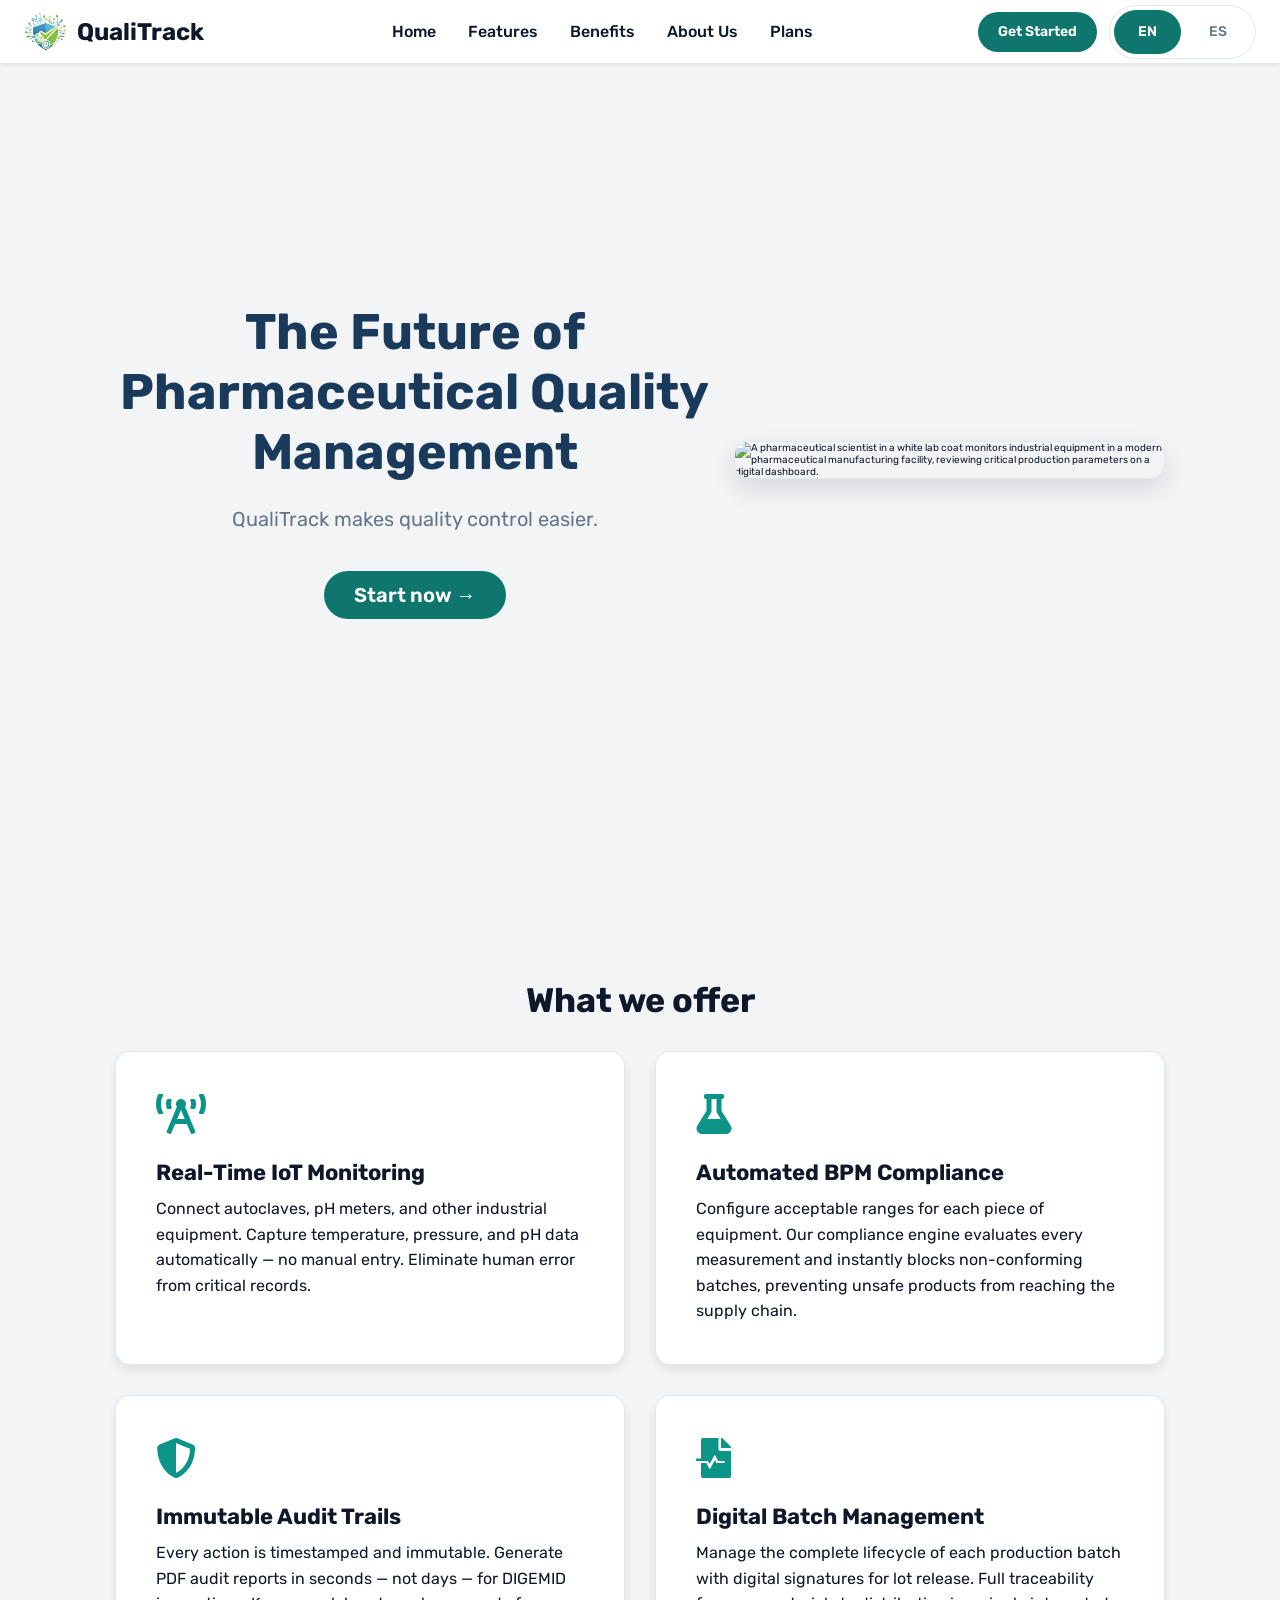
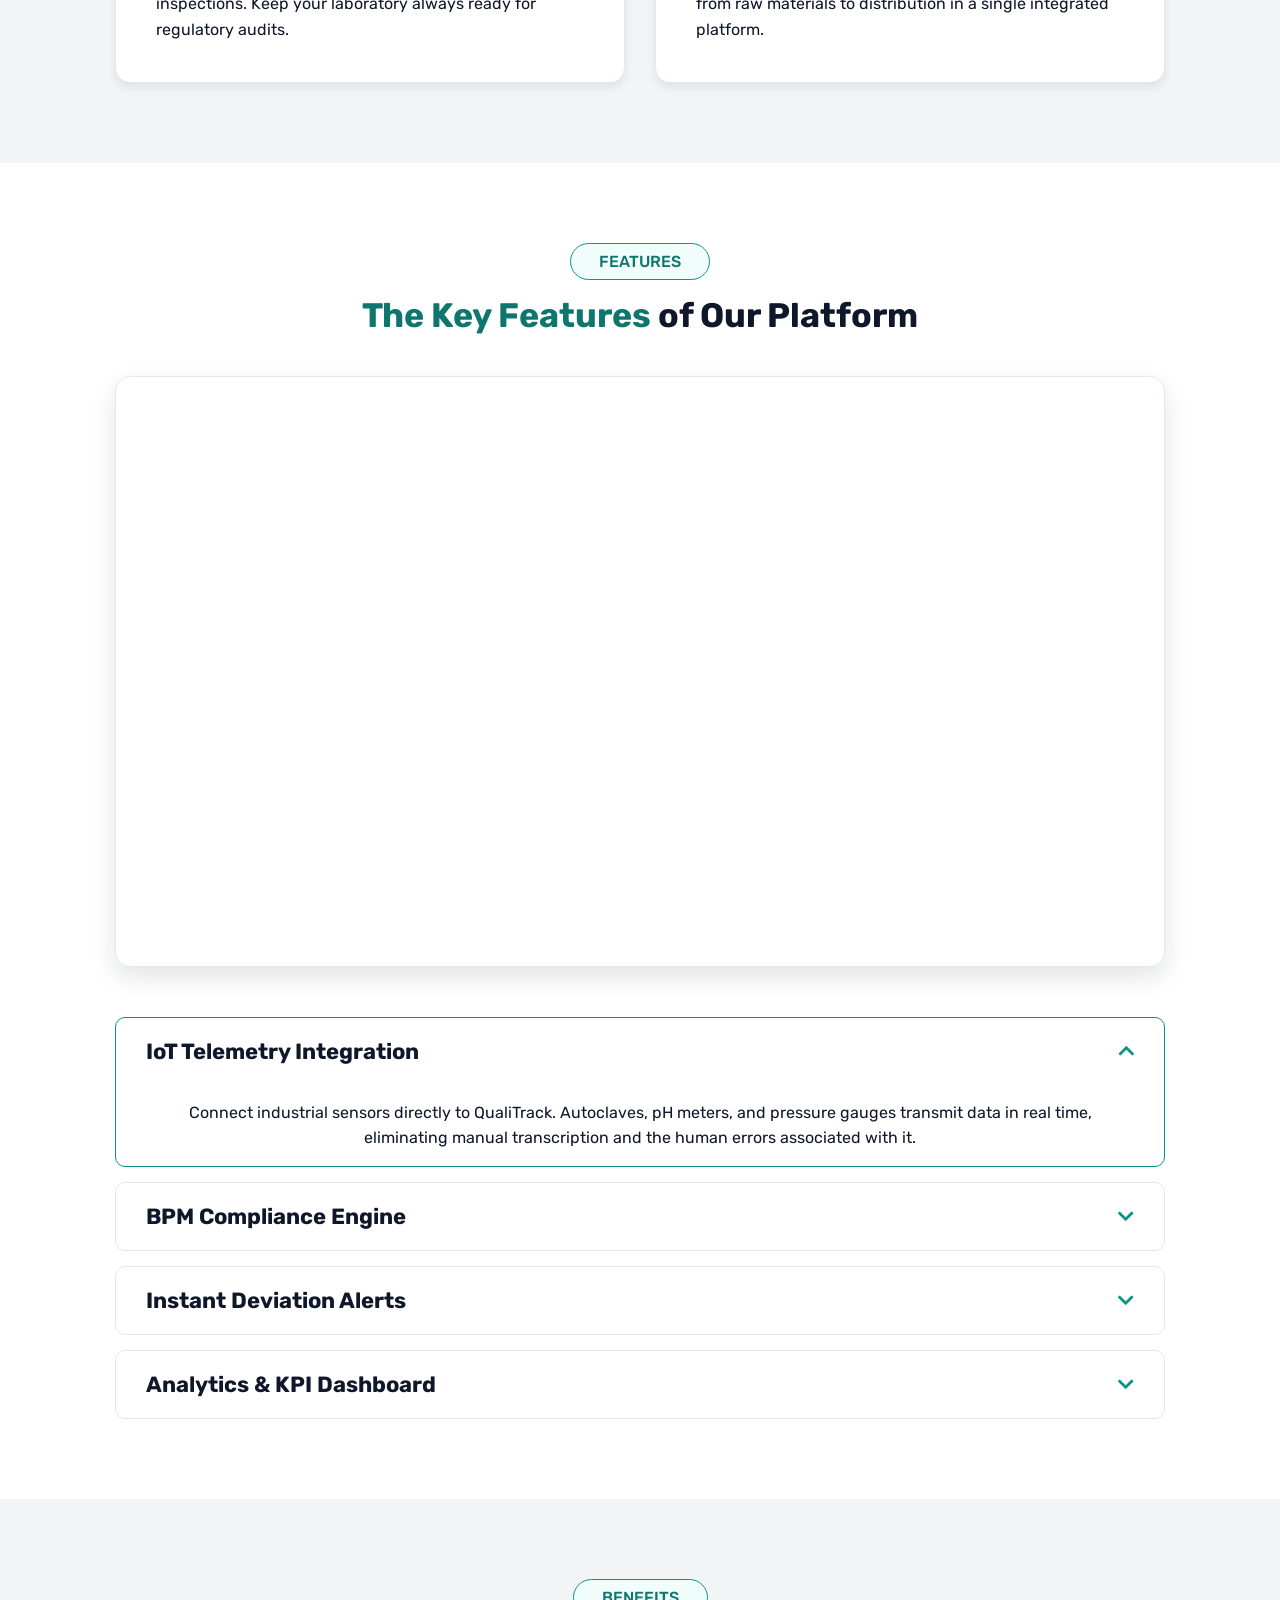
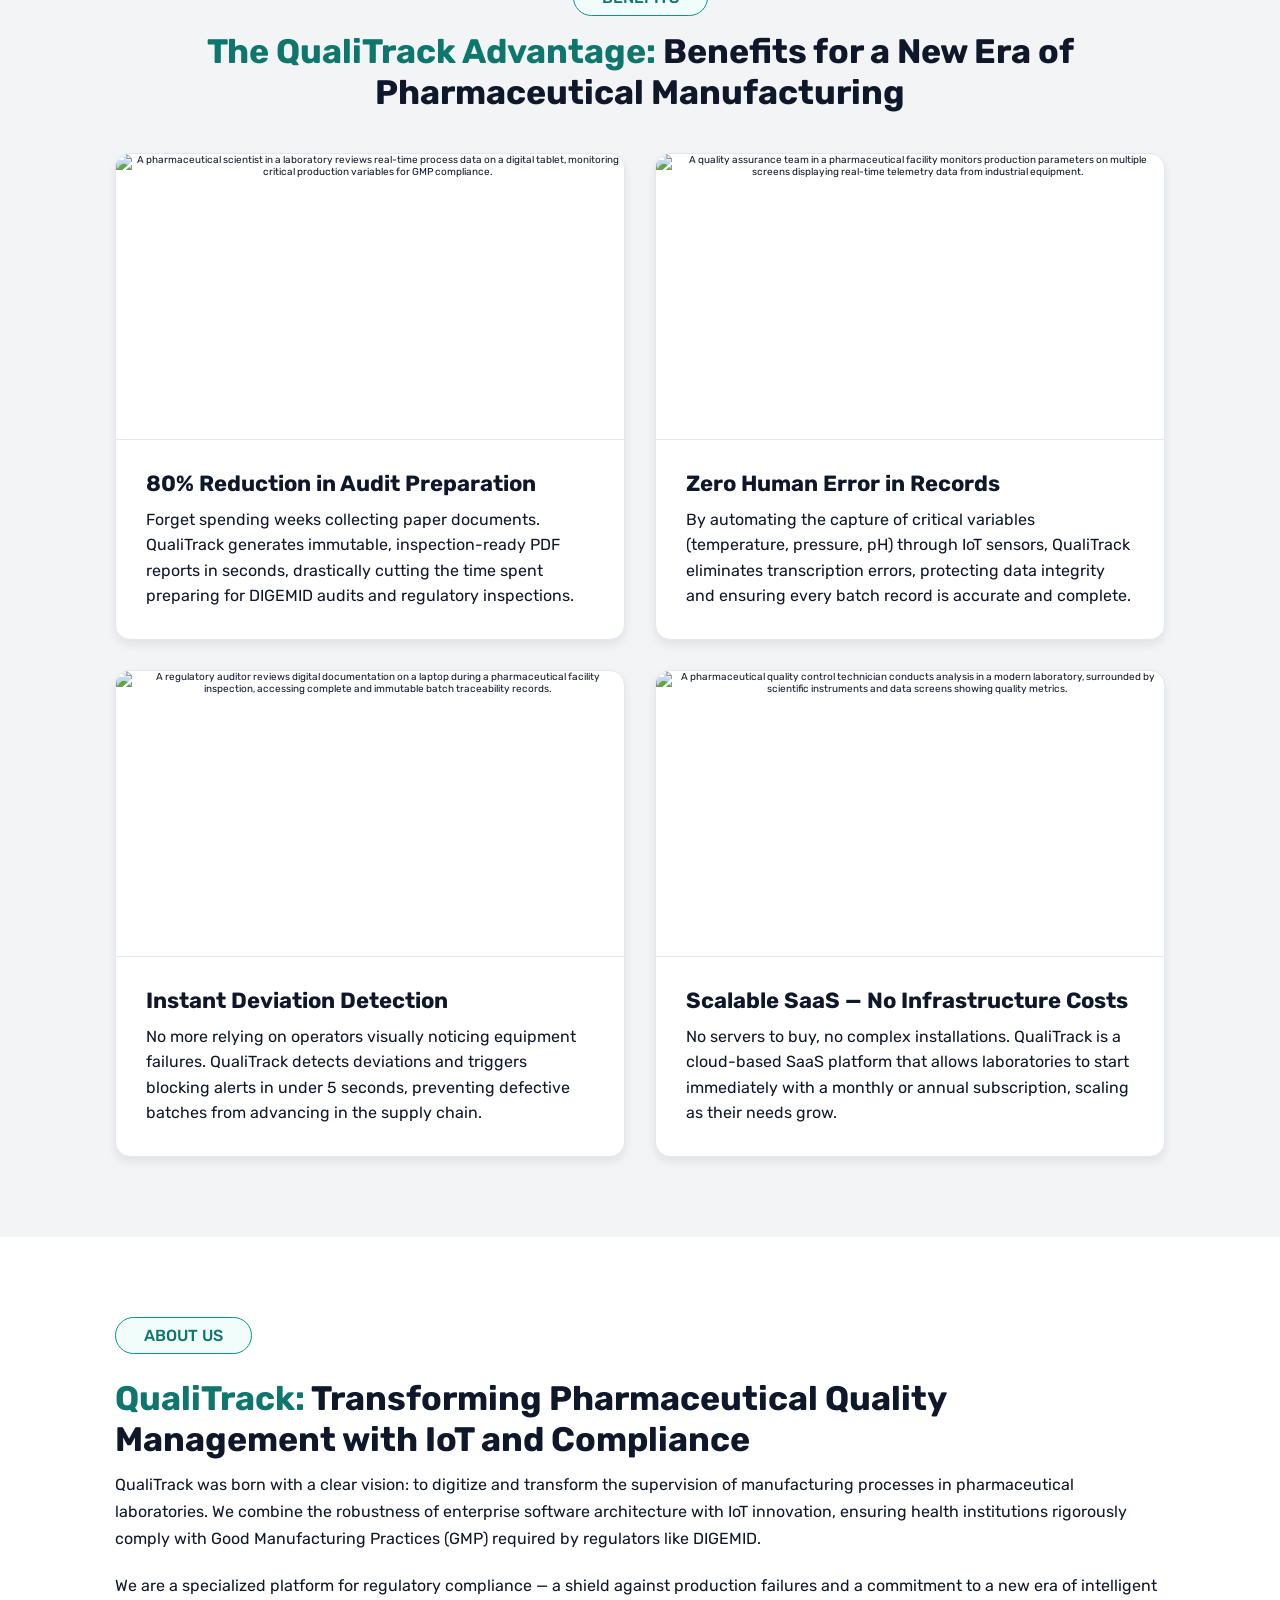
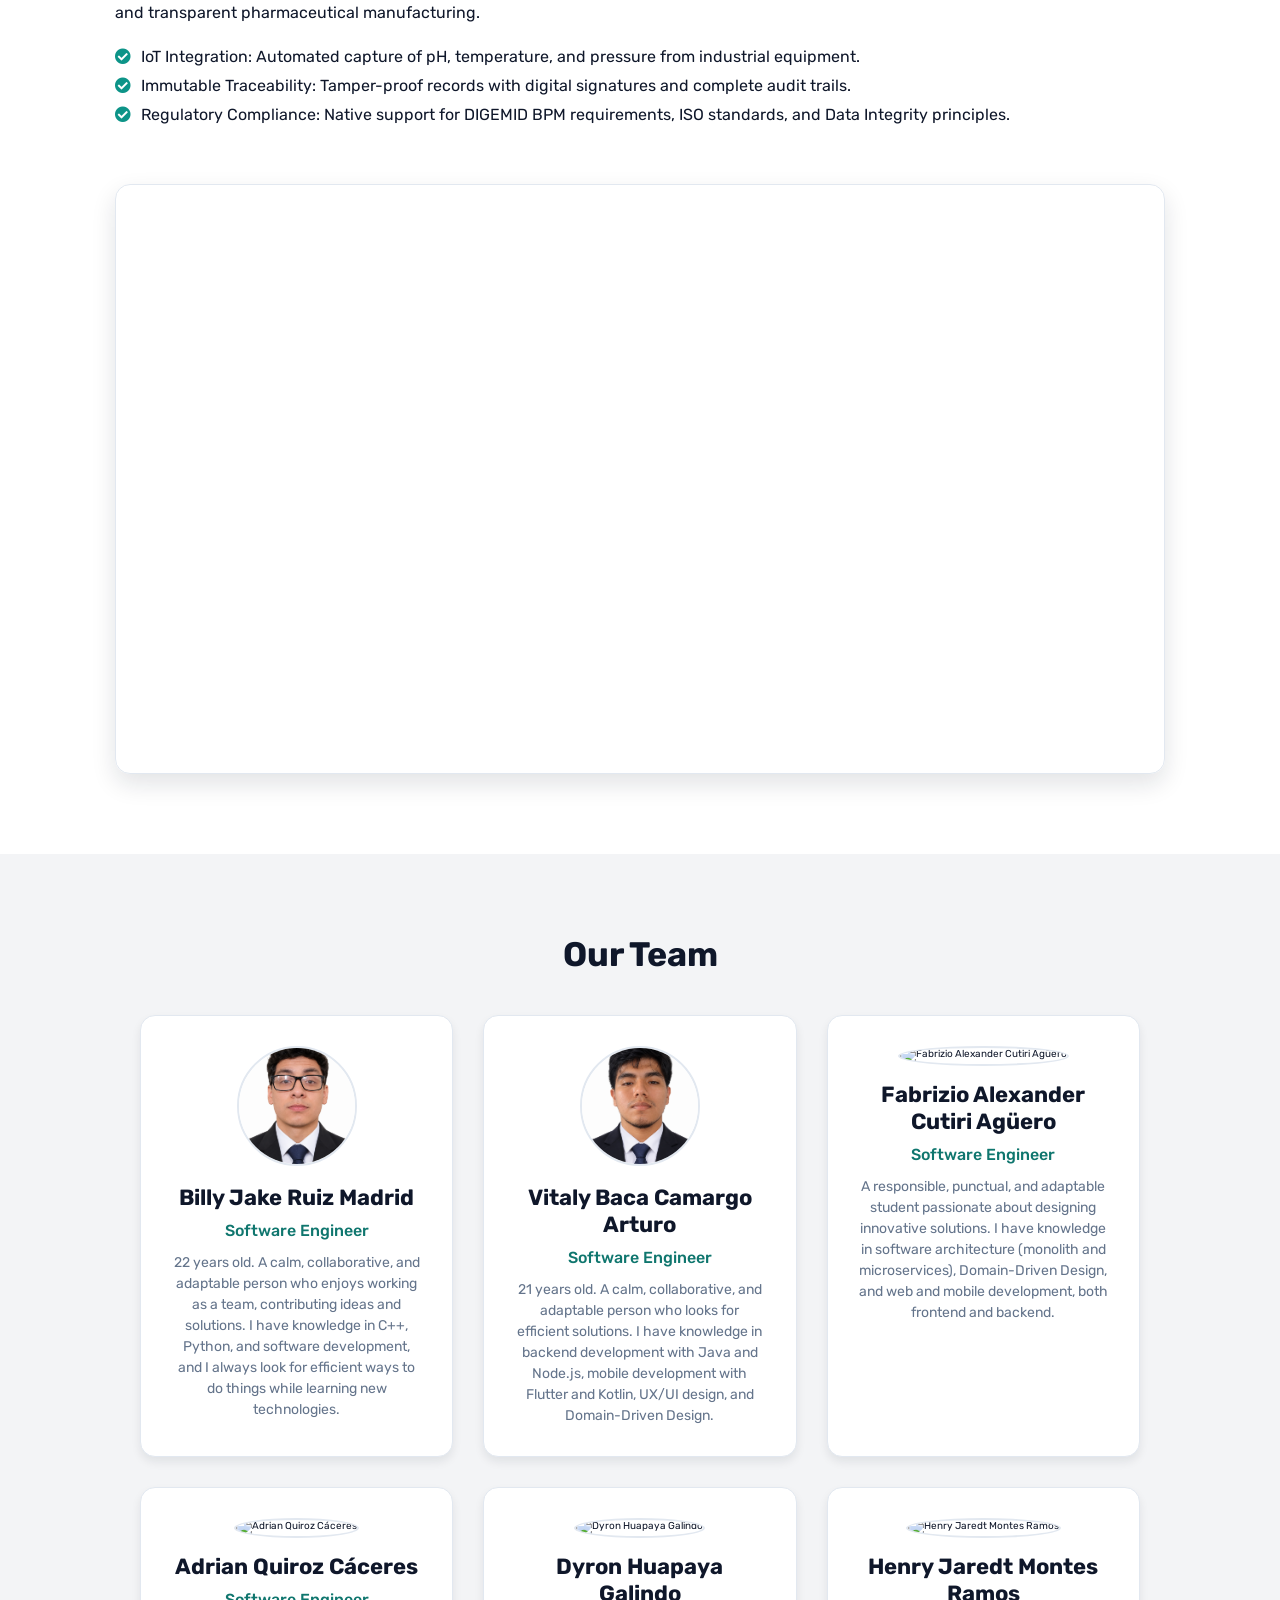
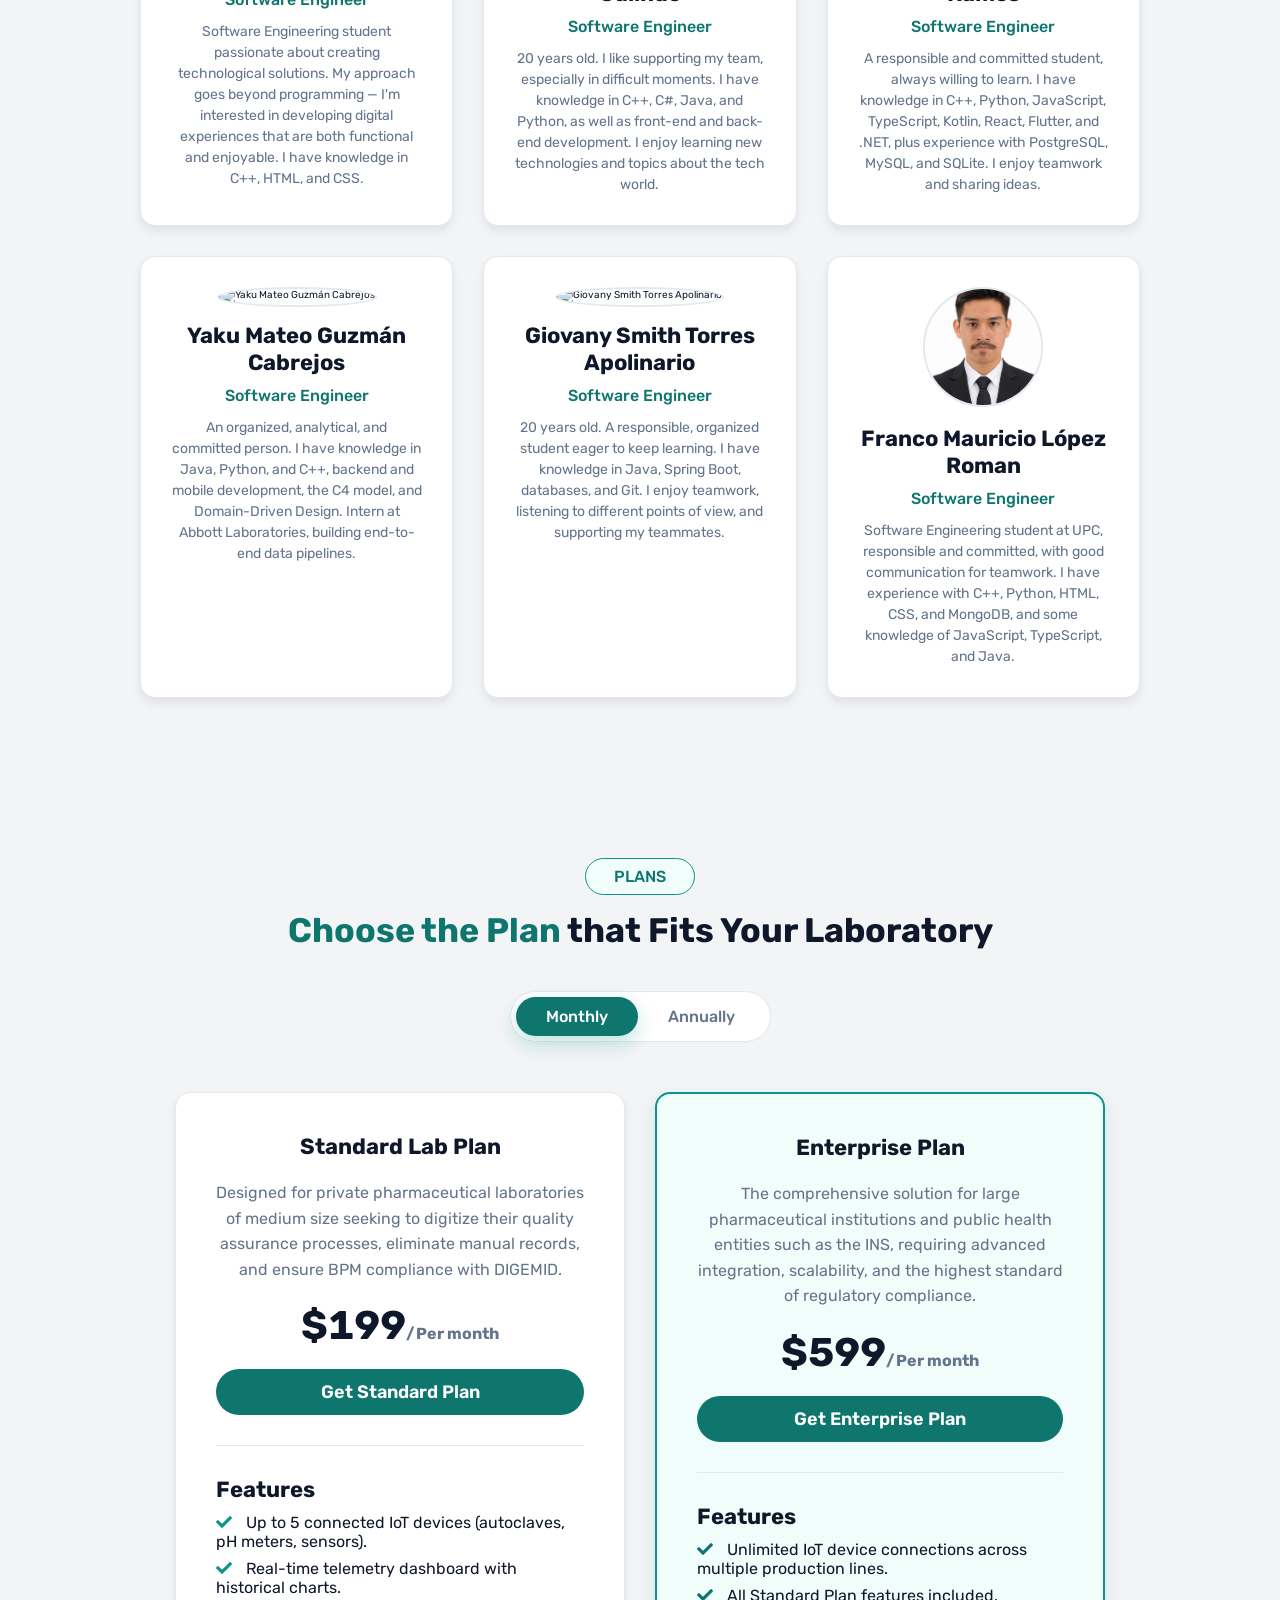
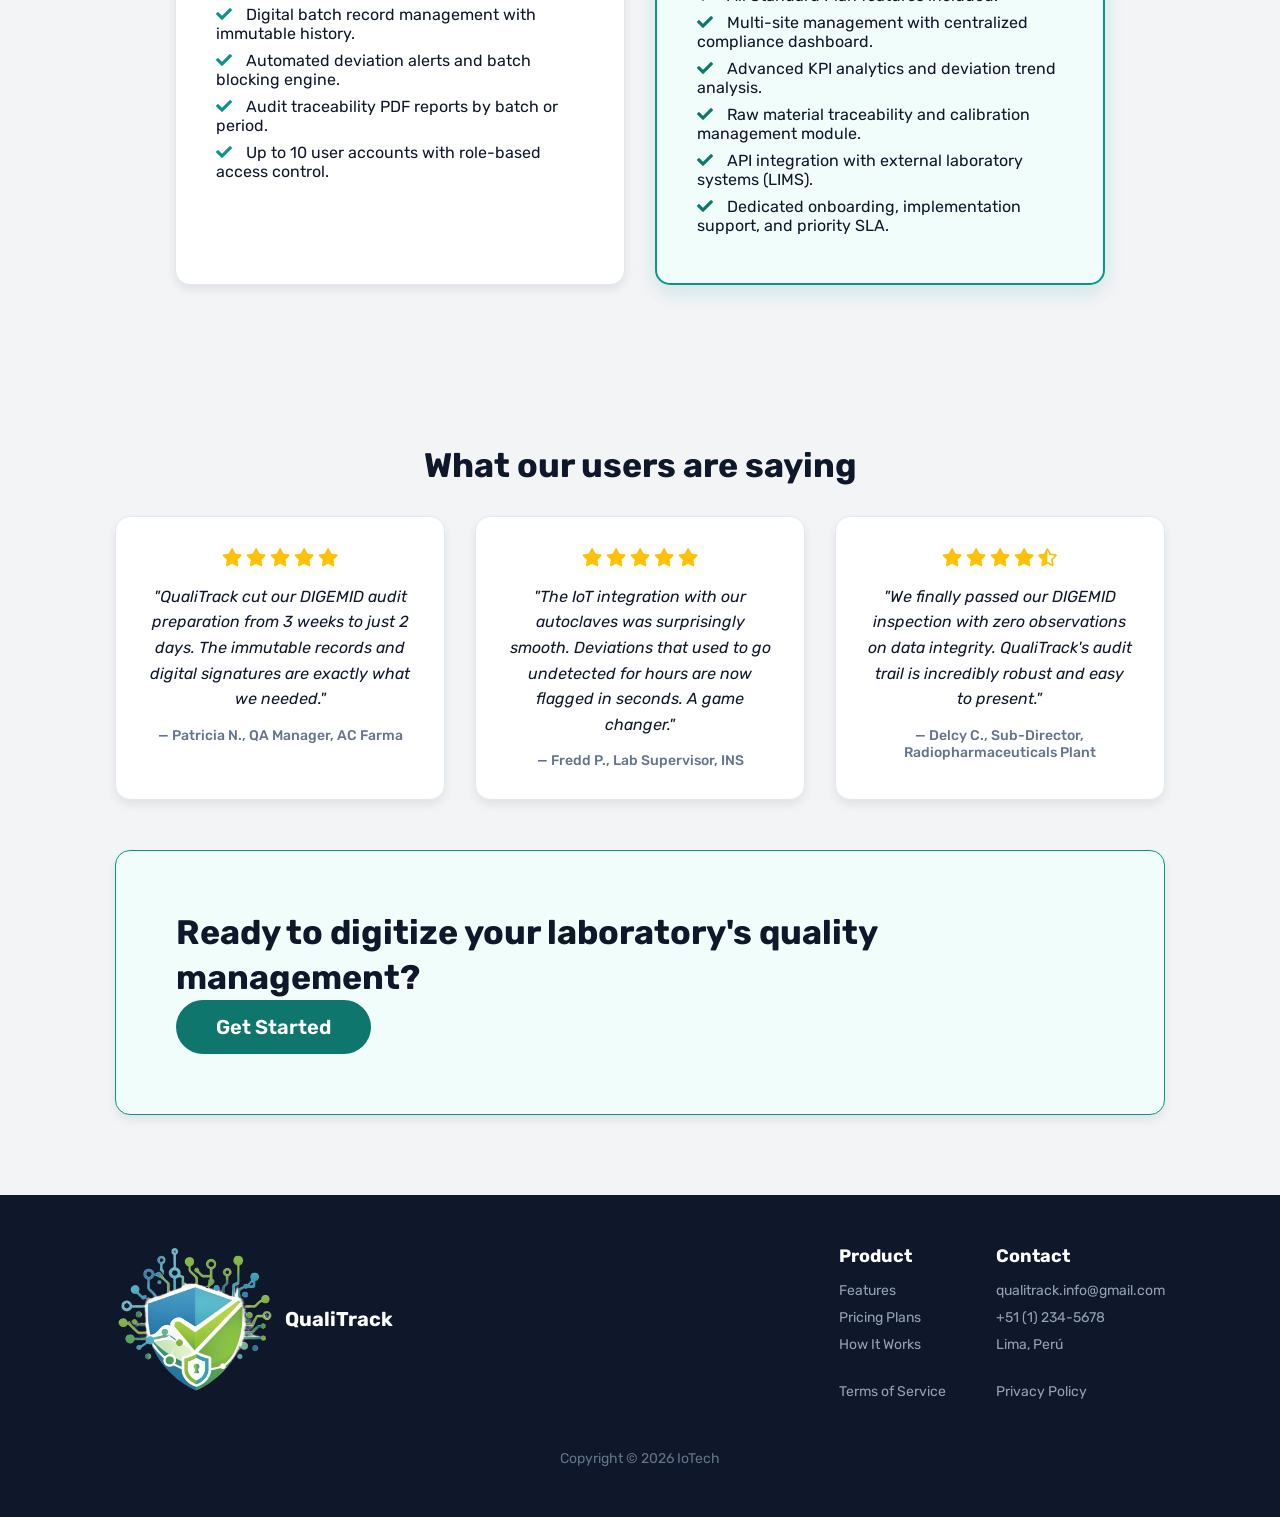
==== public/index.html @ ee2574bc "fix(website): update team image references" ====
<!DOCTYPE html>
<html lang="en">

<head>
    <meta charset="UTF-8"/>
    <meta http-equiv="X-UA-Compatible" content="IE=edge"/>
    <meta name="viewport" content="width=device-width, initial-scale=1.0"/>
    <title>Website - QualiTrack</title>
    <link rel="icon" type="image/png" href="assets/images/the-logo-of-quialitrack.png">
    <link rel="apple-touch-icon" href="assets/images/the-logo-of-quialitrack.png">
    <link rel="stylesheet" href="https://cdnjs.cloudflare.com/ajax/libs/font-awesome/5.15.3/css/all.min.css"/>
    <link rel="preconnect" href="https://fonts.googleapis.com">
    <link rel="preconnect" href="https://fonts.gstatic.com" crossorigin>
    <link
            href="https://fonts.googleapis.com/css2?family=Instrument+Serif:ital@0;1&family=Jost:ital,wght@0,100..900;1,100..900&family=Konkhmer+Sleokchher&family=Lexend&family=Manrope:wght@200..800&family=Rubik:ital,wght@0,300..900;1,300..900&display=swap"
            rel="stylesheet">
    <link rel="stylesheet" href="assets/styles/style.css"/>
</head>

<body>
<!-- Hero Section -->
<div id="header-placeholder"></div>

<!-- Home Section -->
<section class="home" id="home-section">
    <div class="hero-content-wrapper">
        <h1 data-i18n="hero.title">The Future of Pharmaceutical Quality Management</h1>
        <p data-i18n="hero.subtitle">QualiTrack makes quality control easier.
        </p>
        <a href="https://qualitrack-iotech.web.app/" class="button-home" data-i18n="hero.cta">Request a Demo
            →</a>
    </div>
    <div class="image-container">
        <div class="home-image">
            <img src="assets/images/two-female-pharmacists-checking-inventory-with-clipboard.jpg"
                 alt="A pharmaceutical scientist in a white lab coat monitors industrial equipment in a modern pharmaceutical manufacturing facility, reviewing critical production parameters on a digital dashboard.">
        </div>
    </div>
</section>

<!-- What we offer Section -->
<section class="what-we-offer">
    <h1 class="heading" data-i18n="services.heading">What we offer</h1>
    <div class="container">
        <div class="offer-box">
            <div class="icon-container"><i class="fas fa-broadcast-tower"></i></div>
            <h3 data-i18n="services.iotMonitoring.title">Real-Time IoT Telemetry</h3>
            <p data-i18n="services.iotMonitoring.text">QualiTrack integrates directly with industrial equipment sensors
                —autoclaves, pH meters, pressure gauges— to capture critical variables automatically in real time,
                eliminating manual transcription and human error from your production records.</p>
        </div>
        <div class="offer-box">
            <div class="icon-container"><i class="fas fa-flask"></i></div>
            <h3 data-i18n="services.bpmCompliance.title">Digital Batch Record Management</h3>
            <p data-i18n="services.bpmCompliance.text">Create and manage the complete digital lifecycle of each
                pharmaceutical batch. Every variable, alert, and responsible party is linked to an immutable
                record, ready for regulatory review at any time without searching physical documents.</p>
        </div>
        <div class="offer-box">
            <div class="icon-container"><i class="fas fa-shield-alt"></i></div>
            <h3 data-i18n="services.auditTrails.title">GMP Compliance Engine</h3>
            <p data-i18n="services.auditTrails.text">Our intelligent compliance engine continuously monitors all
                production parameters against your configured BPM ranges. When a critical deviation is detected,
                the system automatically triggers alerts and blocks the batch before it advances in the supply
                chain.</p>
        </div>
        <div class="offer-box">
            <div class="icon-container"><i class="fas fa-file-medical-alt"></i></div>
            <h3 data-i18n="services.batchManagement.title">Audit-Ready Reports</h3>
            <p data-i18n="services.batchManagement.text">Generate immutable PDF traceability reports for each batch or
                production period with a single click. Present complete, tamper-proof evidence to DIGEMID
                inspectors in minutes instead of days, reducing audit preparation time by up to 80%.</p>
        </div>
    </div>
</section>

<!-- Features Section -->
<section class="features-accordion" id="features-section">
    <span class="section-button-title" data-i18n="features.button">Features</span>
    <h2 class="section-heading-split">
        <span class="highlight-blue" data-i18n="features.headingLead">The Key Features</span> <span
            data-i18n="features.headingMain">of Our Platform</span>
    </h2>
    <div class="features-container-split">
        <div class="video-container-split">
            <iframe src="" title="QualiTrack Features Video"
                    frameborder="0" allowfullscreen></iframe>
        </div>
        <div class="accordion-container">
            <div class="accordion-item">
                <div class="accordion-title">
                    <h4 data-i18n="features.iotTelemetry.title">IoT Sensor Integration</h4>
                    <i class="fas fa-chevron-down"></i>
                </div>
                <div class="accordion-content">
                    <p data-i18n="features.iotTelemetry.text">Connect your industrial equipment —autoclaves,
                        pH meters, thermometers, and pressure sensors— directly to QualiTrack. Telemetry is
                        captured automatically in real time, completely eliminating the risk of manual
                        transcription errors in critical process variables.</p>
                </div>
            </div>
            <div class="accordion-item">
                <div class="accordion-title">
                    <h4 data-i18n="features.complianceEngine.title">Automated Deviation Alerts & Batch Blocking</h4>
                    <i class="fas fa-chevron-down"></i>
                </div>
                <div class="accordion-content">
                    <p data-i18n="features.complianceEngine.text">When a critical variable exceeds the configured BPM
                        range, our compliance engine reacts instantly: it generates a visual alert for operators,
                        notifies the Quality Assurance Manager, and automatically blocks the batch under
                        investigation to prevent a defective product from advancing in the supply chain.</p>
                </div>
            </div>
            <div class="accordion-item">
                <div class="accordion-title">
                    <h4 data-i18n="features.deviationAlerts.title">Immutable Digital Batch Records</h4>
                    <i class="fas fa-chevron-down"></i>
                </div>
                <div class="accordion-content">
                    <p data-i18n="features.deviationAlerts.text">Every production batch is linked to a complete,
                        tamper-proof digital record containing its full telemetry history, detected alerts,
                        raw materials used, and the responsible QA manager's digital signature. This ensures
                        Data Integrity compliance required by international regulatory agencies.</p>
                </div>
            </div>
            <div class="accordion-item">
                <div class="accordion-title">
                    <h4 data-i18n="features.kpiDashboard.title">Audit Traceability Reports</h4>
                    <i class="fas fa-chevron-down"></i>
                </div>
                <div class="accordion-content">
                    <p data-i18n="features.kpiDashboard.text">Generate immutable PDF reports of any batch or
                        production period in seconds. Our traceability module consolidates telemetry data,
                        compliance events, and responsible parties into a structured document ready for DIGEMID
                        inspections, reducing audit preparation from days to minutes.</p>
                </div>
            </div>
        </div>
    </div>
</section>

<!-- Benefits Section -->
<section class="benefits-section" id="benefits-section">
    <span class="section-button-title" data-i18n="benefits.button">Benefits</span>
    <h2 class="section-heading-split">
        <span class="highlight-blue" data-i18n="benefits.headingLead">The QualiTrack Advantage:</span> <span
            data-i18n="benefits.headingMain">Benefits for a New Era of Pharmaceutical Manufacturing</span>
    </h2>
    <div class="benefits-grid-image">
        <div class="benefit-card-image">
            <div class="card-image-container">
                <img src="assets/images/medical-professionals-reviewing-audit-documents-at-desk.jpg"
                     alt="A pharmaceutical scientist in a laboratory reviews real-time process data on a digital tablet, monitoring critical production variables for GMP compliance.">
            </div>
            <div class="card-content">
                <h3 data-i18n="benefits.auditReduction.title">Elimination of Human Error</h3>
                <p data-i18n="benefits.auditReduction.text">By automating the capture of critical variables
                    (temperature,
                    pressure, pH) directly from sensors, QualiTrack reduces manual transcription errors to
                    virtually zero. Every record is exact, objective, and automatically timestamped.</p>
            </div>
        </div>
        <div class="benefit-card-image">
            <div class="card-image-container">
                <img src="assets/images/smiling-young-female-pharmacist-with-crossed-arms.jpg"
                     alt="A quality assurance team in a pharmaceutical facility monitors production parameters on multiple screens displaying real-time telemetry data from industrial equipment.">
            </div>
            <div class="card-content">
                <h3 data-i18n="benefits.zeroHumanError.title">Real-Time Production Oversight</h3>
                <p data-i18n="benefits.zeroHumanError.text">Supervisors and QA managers can monitor the status of all
                    connected equipment and active batches from any device, at any time. Automatic alerts ensure
                    that deviations are detected and addressed in less than 5 seconds, before they compromise a
                    batch.</p>
            </div>
        </div>
        <div class="benefit-card-image">
            <div class="card-image-container">
                <img src="assets/images/pharmaceutical-manufacturing-line-with-digital-data-overlays.jpg"
                     alt="A regulatory auditor reviews digital documentation on a laptop during a pharmaceutical facility inspection, accessing complete and immutable batch traceability records.">
            </div>
            <div class="card-content">
                <h3 data-i18n="benefits.deviationDetection.title">Effortless DIGEMID Audits</h3>
                <p data-i18n="benefits.deviationDetection.text">Transform your regulatory inspections. With QualiTrack,
                    all
                    batch history, equipment logs, and compliance evidence are centralized and accessible
                    instantly. Reduce audit preparation time by up to 80% and face inspectors with confidence
                    and complete traceability.</p>
            </div>
        </div>
        <div class="benefit-card-image">
            <div class="card-image-container">
                <img src="assets/images/man-interacting-with-futuristic-saas-cloud-interface.jpg"
                     alt="A pharmaceutical quality control technician conducts analysis in a modern laboratory, surrounded by scientific instruments and data screens showing quality metrics.">
            </div>
            <div class="card-content">
                <h3 data-i18n="benefits.scalableSaas.title">Reduced Batch Loss & Cost Savings</h3>
                <p data-i18n="benefits.scalableSaas.text">Early detection of deviations through automated monitoring
                    allows teams to intervene before a batch is definitively compromised. This translates to a
                    significant reduction in product losses due to quality failures and costly regulatory
                    non-compliance penalties.</p>
            </div>
        </div>
    </div>
</section>

<!-- About Us Section -->
<section class="about-us" id="about-section">
    <div class="container-about">
        <div class="content-about">
            <span class="section-button-title" data-i18n="about.button">About Us</span>
            <h2 class="section-heading-split">
                <span class="highlight-blue" data-i18n="about.headingLead">QualiTrack:</span> <span
                    data-i18n="about.headingMain">Transforming Pharmaceutical Quality with IoT and Immutable
                        Data</span>
            </h2>
            <p data-i18n="about.vision">At QualiTrack, we believe that pharmaceutical quality control deserves the
                same level of technological sophistication as the medicines it protects. We have built a SaaS
                platform that integrates IoT telemetry with regulatory management, eliminating manual records
                and providing laboratories with an intelligent, automated quality management system.</p>
            <p data-i18n="about.mission">Our purpose is to be the digital shield of the pharmaceutical industry:
                protecting product integrity, ensuring regulatory compliance with DIGEMID, and enabling a new
                era of intelligent and transparent pharmaceutical manufacturing.</p>
            <ul>
                <li><i class="fas fa-check-circle"></i><span data-i18n="about.iotIntegration"> Data Integrity: Immutable
                            and auditable records that comply with international regulatory requirements.</span></li>
                <li><i class="fas fa-check-circle"></i><span data-i18n="about.traceability"> IoT Integration: Direct
                            connection to autoclaves, pH meters, and sensors for automatic variable capture.</span>
                </li>
                <li><i class="fas fa-check-circle"></i><span data-i18n="about.compliance"> Regulatory Compliance:
                            Immutable audit reports ready for DIGEMID inspections.</span></li>
            </ul>
        </div>
        <div class="video-container">
            <iframe src="" title="QualiTrack About Us Video" frameborder="0" allowfullscreen></iframe>
        </div>
    </div>
</section>

<!-- Our Team Section -->
<section class="our-team">
    <h1 class="heading" data-i18n="team.heading">Our Team</h1>
    <div class="team-grid">
        <div class="team-member">
            <img src="assets/images/qualitrack-team-member-billy-icon.png" alt="Billy Jake Ruiz Madrid">
            <h3>Billy Jake Ruiz Madrid</h3>
            <p data-i18n="team.role">Software Engineer</p>
            <span data-i18n="team.billy"></span>
        </div>
        <div class="team-member">
            <img src="assets/images/qualitrack-team-member-vitaly-icon.jpeg" alt="Vitaly Baca Camargo Arturo">
            <h3>Vitaly Baca Camargo Arturo</h3>
            <p data-i18n="team.role">Software Engineer</p>
            <span data-i18n="team.vitaly"></span>
        </div>
        <div class="team-member">
            <img src="assets/images/qualitrack-team-member-fabrizio-icon.png"
                 alt="Fabrizio Alexander Cutiri Agüero">
            <h3>Fabrizio Alexander Cutiri Agüero</h3>
            <p data-i18n="team.role">Software Engineer</p>
            <span data-i18n="team.fabrizio"></span>
        </div>
        <div class="team-member">
            <img src="assets/images/qualitrack-team-member-adrian-icon.png" alt="Adrian Quiroz Cáceres">
            <h3>Adrian Quiroz Cáceres</h3>
            <p data-i18n="team.role">Software Engineer</p>
            <span data-i18n="team.adrian"></span>
        </div>
        <div class="team-member">
            <img src="assets/images/qualitrack-team-member-dyron-icon.png" alt="Dyron Huapaya Galindo">
            <h3>Dyron Huapaya Galindo</h3>
            <p data-i18n="team.role">Software Engineer</p>
            <span data-i18n="team.dyron"></span>
        </div>
        <div class="team-member">
            <img src="assets/images/qualitrack-team-member-henry-icon.png" alt="Henry Jaredt Montes Ramos">
            <h3>Henry Jaredt Montes Ramos</h3>
            <p data-i18n="team.role">Software Engineer</p>
            <span data-i18n="team.henry"></span>
        </div>
        <div class="team-member">
            <img src="assets/images/qualitrack-team-member-yaku-icon.jpg" alt="Yaku Mateo Guzmán Cabrejos">
            <h3>Yaku Mateo Guzmán Cabrejos</h3>
            <p data-i18n="team.role">Software Engineer</p>
            <span data-i18n="team.yaku"></span>
        </div>
        <div class="team-member">
            <img src="assets/images/qualitrack-team-member-giovany-icon.jpg"
                 alt="Giovany Smith Torres Apolinario">
            <h3>Giovany Smith Torres Apolinario</h3>
            <p data-i18n="team.role">Software Engineer</p>
            <span data-i18n="team.giovany"></span>
        </div>
        <div class="team-member">
            <img src="assets/images/qualitrack-team-member-franco-icon.png" alt="Franco Mauricio López Roman">
            <h3>Franco Mauricio López Roman</h3>
            <p data-i18n="team.role">Software Engineer</p>
            <span data-i18n="team.franco"></span>
        </div>
    </div>
</section>

<!-- Plans Section -->
<section class="plans" id="plans-section">
    <span class="section-button-title" data-i18n="plans.button">Plans</span>

    <h2 class="section-heading-split">
            <span class="highlight-blue" data-i18n="plans.headingLead">
                Choose the Plan
            </span>
        <span data-i18n="plans.headingMain">
                that Fits Your Laboratory
            </span>
    </h2>

    <div class="plan-toggle">
        <button class="toggle-button active" data-plan="monthly" data-i18n="plans.monthly">
            Monthly
        </button>

        <button class="toggle-button" data-plan="annually" data-i18n="plans.annually">
            Annually
        </button>
    </div>

    <div class="plans-container">

        <!-- STANDARD PLAN -->
        <div class="plan-card" data-plan-type="standard">

            <h3 data-i18n="plans.standard.title">
                Standard Lab Plan
            </h3>

            <p class="plan-description" data-i18n="plans.standard.description">
                Designed for private pharmaceutical laboratories of medium size
                seeking to digitize their quality assurance processes,
                eliminate manual records, and ensure BPM compliance with DIGEMID.
            </p>

            <div class="price">
                <p class="monthly-price" data-i18n="plans.standard.price.monthly">
                    $199
                    <span data-i18n="plans.standard.price.monthlyUnit">
                            /Per month
                        </span>
                </p>

                <p class="annually-price" style="display: none;" data-i18n="plans.standard.price.annually">
                    $1,990
                    <span data-i18n="plans.standard.price.annuallyUnit">
                            /Per year
                        </span>
                </p>
            </div>

            <p class="annual-save" style="display: none;" data-i18n="plans.save">
                Save 15% annually
            </p>

            <a href="https://qualitrack-iotech.web.app/iam/sign-up?plan=BASIC&billingCycle=MONTHLY" class="button" target="_blank"
               data-i18n="plans.standard.cta">
                Get Standard Plan
            </a>

            <hr class="plan-divider">

            <div class="features">
                <h4 data-i18n="plans.featuresHeading">Features</h4>

                <ul>
                    <li>
                        <i class="fas fa-check"></i>
                        <span data-i18n="plans.standard.feature1">
                                Up to 5 connected IoT devices (autoclaves, pH meters, sensors).
                            </span>
                    </li>

                    <li>
                        <i class="fas fa-check"></i>
                        <span data-i18n="plans.standard.feature2">
                                Real-time telemetry dashboard with historical charts.
                            </span>
                    </li>

                    <li>
                        <i class="fas fa-check"></i>
                        <span data-i18n="plans.standard.feature3">
                                Digital batch record management with immutable history.
                            </span>
                    </li>

                    <li>
                        <i class="fas fa-check"></i>
                        <span data-i18n="plans.standard.feature4">
                                Automated deviation alerts and batch blocking engine.
                            </span>
                    </li>

                    <li>
                        <i class="fas fa-check"></i>
                        <span data-i18n="plans.standard.feature5">
                                Audit traceability PDF reports by batch or period.
                            </span>
                    </li>

                    <li>
                        <i class="fas fa-check"></i>
                        <span data-i18n="plans.standard.feature6">
                                Up to 10 user accounts with role-based access control.
                            </span>
                    </li>
                </ul>
            </div>
        </div>

        <!-- ENTERPRISE PLAN -->
        <div class="plan-card highlight-card" data-plan-type="enterprise">

            <h3 data-i18n="plans.enterprise.title">
                Enterprise Plan
            </h3>

            <p class="plan-description" data-i18n="plans.enterprise.description">
                The comprehensive solution for large pharmaceutical institutions
                and public health entities such as the INS, requiring advanced
                integration, scalability, and the highest standard of
                regulatory compliance.
            </p>

            <div class="price">
                <p class="monthly-price" data-i18n="plans.enterprise.price.monthly">
                    $599
                    <span data-i18n="plans.enterprise.price.monthlyUnit">
                            /Per month
                        </span>
                </p>

                <p class="annually-price" style="display: none;" data-i18n="plans.enterprise.price.annually">
                    $5,990
                    <span data-i18n="plans.enterprise.price.annuallyUnit">
                            /Per year
                        </span>
                </p>
            </div>

            <p class="annual-save" style="display: none;" data-i18n="plans.save">
                Save 15% annually
            </p>

            <a href="https://qualitrack-iotech.web.app/iam/sign-up?plan=ENTERPRISE&billingCycle=MONTHLY" class="button" target="_blank"
               data-i18n="plans.enterprise.cta">
                Get Enterprise Plan
            </a>

            <hr class="plan-divider">

            <div class="features">
                <h4 data-i18n="plans.featuresHeading">Features</h4>

                <ul>
                    <li>
                        <i class="fas fa-check"></i>
                        <span data-i18n="plans.enterprise.feature1">
                                Unlimited IoT device connections across multiple production lines.
                            </span>
                    </li>

                    <li>
                        <i class="fas fa-check"></i>
                        <span data-i18n="plans.enterprise.feature2">
                                All Standard Plan features included.
                            </span>
                    </li>

                    <li>
                        <i class="fas fa-check"></i>
                        <span data-i18n="plans.enterprise.feature3">
                                Multi-site management with centralized compliance dashboard.
                            </span>
                    </li>

                    <li>
                        <i class="fas fa-check"></i>
                        <span data-i18n="plans.enterprise.feature4">
                                Advanced KPI analytics and deviation trend analysis.
                            </span>
                    </li>

                    <li>
                        <i class="fas fa-check"></i>
                        <span data-i18n="plans.enterprise.feature5">
                                Raw material traceability and calibration management module.
                            </span>
                    </li>

                    <li>
                        <i class="fas fa-check"></i>
                        <span data-i18n="plans.enterprise.feature6">
                                API integration with external laboratory systems (LIMS).
                            </span>
                    </li>

                    <li>
                        <i class="fas fa-check"></i>
                        <span data-i18n="plans.enterprise.feature7">
                                Dedicated onboarding, implementation support, and priority SLA.
                            </span>
                    </li>
                </ul>
            </div>
        </div>

    </div>
</section>

<!-- Testimonials and CTA Section -->
<section class="testimonials-call-to-action">
    <div class="container-reviews">
        <h3 class="reviews-heading" data-i18n="testimonials.heading">What our users are saying</h3>
        <div class="review-grid">
            <div class="review-card">
                <div class="review-stars">
                    <i class="fas fa-star"></i>
                    <i class="fas fa-star"></i>
                    <i class="fas fa-star"></i>
                    <i class="fas fa-star"></i>
                    <i class="fas fa-star"></i>
                </div>
                <p class="review-text" data-i18n="testimonials.patricia.review"></p>
                <p class="reviewer-name" data-i18n="testimonials.patricia.author"></p>
            </div>
            <div class="review-card">
                <div class="review-stars">
                    <i class="fas fa-star"></i>
                    <i class="fas fa-star"></i>
                    <i class="fas fa-star"></i>
                    <i class="fas fa-star"></i>
                    <i class="fas fa-star"></i>
                </div>
                <p class="review-text" data-i18n="testimonials.fredd.review"></p>
                <p class="reviewer-name" data-i18n="testimonials.fredd.author"></p>
            </div>
            <div class="review-card">
                <div class="review-stars">
                    <i class="fas fa-star"></i>
                    <i class="fas fa-star"></i>
                    <i class="fas fa-star"></i>
                    <i class="fas fa-star"></i>
                    <i class="fas fa-star-half-alt"></i>
                </div>
                <p class="review-text" data-i18n="testimonials.delcy.review"></p>
                <p class="reviewer-name" data-i18n="testimonials.delcy.author"></p>
            </div>
        </div>
    </div>

    <div class="container-call-to-action">
        <div class="call-to-action-content">
            <h2 class="call-to-action-heading" data-i18n="cta.heading">Ready to bring your quality control into the digital
                age?</h2>
            <a href="https://qualitrack-iotech.web.app/" class="button subscribe-button"
               data-i18n="cta.button">Request a Demo</a>
        </div>
    </div>
</section>

<!-- Footer Section -->
<div id="footer-placeholder"></div>

<!-- JavaScript Dependencies -->
<script src="assets/scripts/translations/en.js"></script>
<script src="assets/scripts/translations/es.js"></script>
<script src="assets/scripts/main.js" type="module"></script>

</body>

</html>
---- public/assets/styles/style.css ----
@import url('https://fonts.googleapis.com/css2?family=Rubik:ital,wght@0,300..900;1,300..900&display=swap');

:root {
    --fs-display: 5rem;
    --fs-h1: 4rem;
    --fs-h2: 3.4rem;
    --fs-h3: 2.2rem;
    --fs-lead: 2rem;
    --fs-large: 1.8rem;
    --fs-body: 1.6rem;
    --fs-small: 1.4rem;

    --section-padding: 8rem 9%;

    --radius-sm: 1rem;
    --radius-lg: 1.5rem;
    --radius-pill: 5rem;
    --shadow-sm: 0 0.5rem 1rem rgba(15, 23, 42, 0.08);
    --shadow-md: 0 1rem 2.4rem rgba(15, 23, 42, 0.12);
    --shadow-primary: 0 0.8rem 2rem rgba(13, 148, 136, 0.25);
    --lift: translateY(-0.6rem);
}

* {
    margin: 0;
    padding: 0;
    box-sizing: border-box;
    font-family: 'Rubik', sans-serif;
    border: none;
    text-decoration: none;
    letter-spacing: 0;
}

a, button {
    transition: color 0.2s ease, background-color 0.2s ease;
}

a:focus-visible, button:focus-visible, input:focus-visible {
    outline: 3px solid #0d9488;
    outline-offset: 2px;
}

html {
    font-size: 62.5%;
    scroll-behavior: smooth;
    scroll-padding-top: 80px;
    overflow-x: hidden;
}

body {
    background: #f3f4f6;
    color: #0f172a;
}

section {
    padding: var(--section-padding);
    max-width: 1400px;
    margin: 0 auto;
}

.button, .button-home, .legal-back-button {
    display: inline-block;
    padding: 1.2rem 3rem;
    border-radius: var(--radius-pill);
    font-size: var(--fs-large);
    font-weight: 600;
    cursor: pointer;
    transition: background 0.3s ease, color 0.3s ease, transform 0.2s ease, box-shadow 0.3s ease;
}

.button:hover, .button-home:hover, .legal-back-button:hover {
    transform: translateY(-0.2rem);
    box-shadow: 0 0.8rem 2rem rgba(13, 148, 136, 0.25);
}

.heading, .section-heading-split, .testimonials-call-to-action .reviews-heading {
    font-size: var(--fs-h2);
}

.heading, .section-heading-split {
    text-align: center;
    color: #0f172a;
}

.heading {
    margin-bottom: 1rem;
}

.button {
    background: #0f766e;
    color: #ffffff;
}

.button:hover {
    background: #115e59;
}

.section-button-title {
    display: inline-block;
    background-color: #f0fdfa;
    color: #0f766e;
    border: 1px solid #0d9488;
    padding: 0.8rem 2.8rem;
    border-radius: var(--radius-pill);
    font-size: var(--fs-body);
    font-weight: 500;
    text-align: center;
    margin-bottom: 15px;
    text-transform: uppercase;
}

.section-heading-split {
    font-weight: 700;
    margin-bottom: 4rem;
}

.section-heading-split .highlight-blue {
    color: #0f766e;
    font-weight: 700;
}

.offer-box, .benefit-card-image, .team-member, .plan-card, .review-card {
    border: 1px solid #e2e8f0;
    border-radius: var(--radius-lg);
    box-shadow: var(--shadow-sm);
    transition: transform 0.3s ease, box-shadow 0.3s ease, border-color 0.3s ease;
}

.offer-box:hover, .benefit-card-image:hover, .team-member:hover, .plan-card:hover, .review-card:hover {
    transform: var(--lift);
    box-shadow: var(--shadow-md);
    border-color: #0d9488;
}

.what-we-offer .container, .benefits-grid-image {
    display: grid;
    grid-template-columns: repeat(auto-fit, minmax(40rem, 1fr));
    gap: 3rem;
}

.features-accordion, .benefits-section {
    text-align: center;
}

.features-accordion, .about-us {
    background: #ffffff;
    max-width: none;
}

.what-we-offer .offer-box p, .features-accordion .accordion-content p,
.plans .plan-card .plan-description {
    font-size: var(--fs-body);
    color: #0f172a;
    line-height: 1.6;
}

.language-switcher-container {
    display: none;
}

.language-switcher {
    display: inline-flex;
    align-items: center;
    gap: 4px;
    padding: 4px;
    border: 1px solid #e2e8f0;
    border-radius: 999px;
    background: #ffffff;
    overflow: visible;
}

.language-switcher .language-button {
    flex: 0 0 auto;
    border: 0;
    border-radius: 999px;
    background: transparent;
    color: #64748b;
    font-family: inherit;
    font-size: 14px;
    font-weight: 500;
    min-height: 44px;
    line-height: 1;
    padding: 0 24px;
    cursor: pointer;
    transition: background-color 0.2s ease, color 0.2s ease;
}

.language-switcher .language-button:hover:not(.active) {
    background: #f3f4f6;
}

.language-switcher .language-button.active {
    background: #0f766e;
    color: #ffffff;
    font-weight: 600;
}

.language-switcher .language-button:focus-visible {
    outline: 3px solid #0d9488;
    outline-offset: 2px;
    border-radius: 999px;
}

.header {
    position: fixed;
    top: 0;
    left: 0;
    right: 0;
    min-height: 64px;
    padding: 0 24px;
    background: #ffffff;
    display: flex;
    align-items: center;
    z-index: 1000;
    border-bottom: 1px solid #e2e8f0;
    box-shadow: 0 1px 3px rgba(15, 23, 42, 0.08);
    transition: box-shadow 0.2s ease;
}

.header.scrolled {
    box-shadow: 0 4px 12px rgba(15, 23, 42, 0.08);
}

.header .logo {
    display: flex;
    align-items: center;
    gap: 10px;
    margin-right: 24px;
    color: #0f172a;
    font-size: 24px;
    font-weight: 700;
    line-height: 1;
    text-decoration: none;
}

.header .logo img {
    height: 40px;
    width: auto;
    object-fit: contain;
}

.header .logo:focus-visible {
    outline: 3px solid #0d9488;
    outline-offset: 2px;
    border-radius: 8px;
}

.header .menu-wrapper {
    display: flex;
    align-items: center;
    flex-grow: 1;
}

.header .navigation-bar {
    display: flex;
    justify-content: center;
    flex-grow: 1;
    gap: 4px;
}

.header .navigation-bar a {
    padding: 8px 14px;
    border-radius: 8px;
    color: #0f172a;
    font-size: 16px;
    font-weight: 500;
    transition: background-color 0.2s ease, color 0.2s ease;
}

.header .navigation-bar a:hover,
.header .navigation-bar a.active {
    background: #f0fdfa;
    color: #0f766e;
}

.header .buttons {
    display: flex;
    align-items: center;
    gap: 12px;
    margin-left: auto;
}

.header .buttons .sign-up {
    min-height: 40px;
    padding: 8px 20px;
    border-radius: 999px;
    background: #0f766e;
    color: #ffffff;
    font-size: 14px;
    font-weight: 600;
    white-space: nowrap;
    display: inline-flex;
    align-items: center;
    justify-content: center;
}

.header .buttons .sign-up:hover {
    background: #115e59;
}

.header .fa-bars {
    display: none;
    margin-left: 16px;
    color: #0f172a;
    font-size: 24px;
    cursor: pointer;
}

.home {
    min-height: 100vh;
    width: 100%;
    display: flex;
    align-items: center;
    justify-content: space-evenly;
    padding-top: 10rem;
    background: #f3f4f6;
    max-width: none;
}

.home .hero-content-wrapper {
    z-index: 2;
    max-width: 60rem;
    text-align: center;
}

.home h1 {
    font-size: var(--fs-display);
    color: #1a3a5c;
    font-weight: 700;
    line-height: 1.2;
    margin-bottom: 1.5rem;
}

.home p {
    font-size: var(--fs-lead);
    color: #64748b;
    padding: 1rem 0;
    margin-bottom: 3rem;
}

.home .button-home {
    background: #0f766e;
    color: #ffffff;
    font-size: var(--fs-lead);
}

.home .button-home:hover {
    background: #115e59;
}

.home .image-container {
    z-index: 2;
    max-width: 45rem;
    animation: float 3s ease-in-out infinite;
    margin-left: 2rem;
}

.home .image-container .home-image img {
    width: 100%;
    border-radius: var(--radius-lg);
    box-shadow: var(--shadow-md);
    border: 1px solid #e2e8f0;
}

@keyframes float {
    0%,
    100% {
        transform: translateY(0);
    }
    50% {
        transform: translateY(-1rem);
    }
}

.what-we-offer .heading {
    margin-bottom: 3rem;
}

.what-we-offer .offer-box {
    background: #ffffff;
    padding: 4rem;
    text-align: left;
}

.what-we-offer .offer-box .icon-container {
    font-size: 4rem;
    color: #0d9488;
    margin-bottom: 2rem;
}

.what-we-offer .offer-box h3 {
    font-size: var(--fs-h3);
    color: #0f172a;
    font-weight: 700;
    margin-bottom: 1rem;
}

.features-accordion .features-container-split {
    display: flex;
    flex-wrap: wrap;
    align-items: center;
    justify-content: center;
    gap: 5rem;
}

.features-accordion .video-container-split {
    flex: 1 1 50rem;
    aspect-ratio: 16 / 9;
    border-radius: var(--radius-lg);
    overflow: hidden;
    box-shadow: var(--shadow-md);
    animation: float 3s ease-in-out infinite;
    min-width: 40rem;
    border: 1px solid #e2e8f0;
}

.features-accordion .video-container-split iframe {
    width: 100%;
    height: 100%;
}

.features-accordion .accordion-container {
    flex: 1 1 50rem;
    display: flex;
    flex-direction: column;
    gap: 1.5rem;
    min-width: 40rem;
}

.features-accordion .accordion-item {
    background: #ffffff;
    border: 1px solid #e2e8f0;
    border-radius: var(--radius-sm);
    overflow: hidden;
    transition: border-color 0.3s ease, box-shadow 0.3s ease;
}

.features-accordion .accordion-item.active {
    border-color: #0d9488;
}

.features-accordion .accordion-title {
    display: flex;
    justify-content: space-between;
    align-items: center;
    padding: 2rem 3rem;
    cursor: pointer;
}

.features-accordion .accordion-title h4 {
    font-size: var(--fs-h3);
    color: #0f172a;
    font-weight: 700;
}

.features-accordion .accordion-title .fas {
    font-size: 1.8rem;
    color: #0d9488;
    transition: transform 0.3s ease;
}

.features-accordion .accordion-item.active .accordion-title .fas {
    transform: rotate(180deg);
}

.features-accordion .accordion-content {
    max-height: 0;
    overflow: hidden;
    transition: max-height 0.3s ease-out, padding 0.3s ease-out;
    padding: 0 3rem;
}

.features-accordion .accordion-item.active .accordion-content {
    max-height: 20rem;
    padding: 1.5rem 3rem;
}

.benefits-grid-image {
    justify-content: center;
}

.benefit-card-image {
    background: #ffffff;
    overflow: hidden;
}

.card-image-container {
    width: 100%;
    aspect-ratio: 16 / 9;
    overflow: hidden;
    border-bottom: 1px solid #e2e8f0;
}

.card-image-container img {
    width: 100%;
    height: 100%;
    object-fit: cover;
    display: block;
}

.card-content {
    padding: 3rem;
    text-align: left;
}

.card-content h3 {
    font-size: var(--fs-h3);
    color: #0f172a;
    font-weight: 700;
    margin-bottom: 1rem;
}

.card-content p {
    font-size: var(--fs-body);
    color: #0f172a;
    line-height: 1.6;
}

.about-us .container-about {
    display: flex;
    flex-wrap: wrap;
    align-items: center;
    gap: 5rem;
}

.about-us .content-about {
    flex: 1 1 50rem;
    text-align: left;
}

.about-us .content-about .section-button-title,
.about-us .content-about .section-heading-split {
    text-align: left;
}

.about-us .content-about h2 {
    font-size: var(--fs-h2);
    color: #0f172a;
    font-weight: 700;
    margin: 1rem 0;
    line-height: 1.2;
}

.about-us .content-about p {
    font-size: var(--fs-body);
    color: #0f172a;
    line-height: 1.7;
    margin-bottom: 2rem;
}

.about-us .content-about ul {
    list-style: none;
}

.about-us .content-about ul li {
    font-size: var(--fs-body);
    color: #0f172a;
    margin-bottom: 1rem;
}

.about-us .content-about ul li .fas {
    color: #0d9488;
    margin-right: 1rem;
}

.about-us .video-container {
    position: relative;
    flex: 1 1 50rem;
    aspect-ratio: 16 / 9;
    border-radius: var(--radius-lg);
    overflow: hidden;
    box-shadow: var(--shadow-md);
    border: 1px solid #e2e8f0;
}

.about-us .video-container iframe {
    width: 100%;
    height: 100%;
}

.our-team .heading {
    margin-bottom: 4rem;
}

.our-team .team-grid {
    display: flex;
    flex-wrap: wrap;
    justify-content: center;
    gap: 3rem;
    max-width: 100rem;
    margin: 0 auto;
}

.our-team .team-member {
    background: #ffffff;
    padding: 3rem;
    text-align: center;
    flex: 1 1 30rem;
    max-width: 32rem;
}

.our-team .team-member img {
    width: 12rem;
    height: 12rem;
    border-radius: 50%;
    object-fit: cover;
    margin-bottom: 1.5rem;
    border: 2px solid #e2e8f0;
}

.our-team .team-member h3 {
    font-size: var(--fs-h3);
    color: #0f172a;
    font-weight: 700;
    margin-bottom: 1rem;
}

.our-team .team-member p {
    font-size: var(--fs-body);
    color: #0f766e;
    font-weight: 500;
    margin-bottom: 1.2rem;
}

.our-team .team-member span {
    font-size: var(--fs-small);
    color: #64748b;
    line-height: 1.5;
    display: block;
}

.plans {
    text-align: center;
}

.plans .plan-toggle {
    display: flex;
    justify-content: center;
    align-items: center;
    background: #ffffff;
    border-radius: var(--radius-pill);
    padding: 0.5rem;
    width: fit-content;
    margin: 2rem auto 5rem;
    border: 1px solid #e2e8f0;
}

.plans .toggle-button {
    padding: 1rem 3rem;
    border-radius: var(--radius-pill);
    font-size: var(--fs-body);
    cursor: pointer;
    background: transparent;
    color: #64748b;
    font-weight: 500;
    white-space: nowrap;
}

.plans .toggle-button.active {
    background: #0f766e;
    color: #ffffff;
    box-shadow: 0 0.8rem 2rem rgba(13, 148, 136, 0.25);
}

.plans .plans-container {
    display: flex;
    flex-wrap: wrap;
    justify-content: center;
    gap: 3rem;
}

.plans .plan-card {
    background: #ffffff;
    padding: 4rem;
    text-align: center;
    max-width: 45rem;
    flex-grow: 1;
}

.plans .plan-card.highlight-card {
    background: #f0fdfa;
    color: #0f172a;
    border: 2px solid #0d9488;
    box-shadow: 0 0.8rem 2rem rgba(13, 148, 136, 0.15);
}

.plans .plan-card.highlight-card h3, .plans .plan-card.highlight-card .price p,
.plans .plan-card.highlight-card .features h4,
.plans .plan-card.highlight-card .features li {
    color: #0f172a;
}

.plans .plan-card.highlight-card .price span {
    color: #64748b;
}

.plans .plan-card.highlight-card .annual-save, .plans .plan-card.highlight-card .features .fas {
    color: #0f766e;
}

.plans .plan-card h3 {
    font-size: var(--fs-h3);
    color: #0f172a;
    font-weight: 700;
    margin-bottom: 2rem;
}

.plans .plan-card .price p {
    font-size: var(--fs-h1);
    font-weight: 700;
    color: #0f172a;
    font-variant-numeric: tabular-nums;
}

.plans .plan-card .price span {
    font-size: var(--fs-body);
    color: #64748b;
}

.plans .plan-card .annual-save {
    font-size: var(--fs-small);
    color: #0f766e;
    font-weight: bold;
    margin-top: 1rem;
}

.plans .plan-card .button {
    margin-top: 2rem;
    background: #0f766e;
    color: #ffffff;
    width: 100%;
}

.plans .plan-card .button:hover {
    background: #115e59;
}

.plans .plan-card.highlight-card .button {
    background: #0f766e;
    color: #ffffff;
}

.plans .plan-card.highlight-card .button:hover {
    background: #115e59;
    color: #ffffff;
}

.plans .plan-card .features {
    margin-top: 3rem;
    text-align: left;
}

.plans .plan-card .features h4 {
    font-size: var(--fs-h3);
    color: #0f172a;
    font-weight: 700;
    margin-bottom: 1rem;
}

.plans .plan-card .features ul {
    list-style: none;
}

.plans .plan-card .features li {
    font-size: var(--fs-body);
    color: #0f172a;
    margin-bottom: 0.8rem;
}

.plans .plan-card .features .fas {
    color: #0d9488;
    margin-right: 1rem;
}

.plans .plan-card .plan-description {
    margin-bottom: 2rem;
    color: #64748b;
}

.plans .plan-card .plan-divider {
    height: 1px;
    background-color: #e2e8f0;
    margin: 3rem 0;
}

.plans .plan-card.highlight-card .plan-description {
    color: #64748b;
}

.plans .plan-card.highlight-card .plan-divider {
    background-color: #e2e8f0;
}

.testimonials-call-to-action {
    text-align: center;
}

.testimonials-call-to-action .container-call-to-action {
    background: #f0fdfa;
    border: 1px solid #0d9488;
    border-radius: var(--radius-lg);
    padding: 6rem;
    display: flex;
    justify-content: space-between;
    align-items: center;
    gap: 3rem;
    color: #0f172a;
    box-shadow: 0 0.5rem 1rem rgba(15, 23, 42, 0.08);
}

.testimonials-call-to-action .container-call-to-action .call-to-action-content {
    flex: 1 1 60%;
    text-align: left;
}

.testimonials-call-to-action .container-call-to-action .call-to-action-heading {
    font-size: var(--fs-h2);
    font-weight: 700;
    line-height: 1.3;
    color: #0f172a;
}

.testimonials-call-to-action .container-call-to-action .button.subscribe-button {
    background: #0f766e;
    color: #ffffff;
    padding: 1.5rem 4rem;
    font-size: var(--fs-lead);
    white-space: nowrap;
}

.testimonials-call-to-action .container-call-to-action .button.subscribe-button:hover {
    background: #115e59;
}

.testimonials-call-to-action .container-reviews {
    margin-bottom: 5rem;
}

.testimonials-call-to-action .reviews-heading {
    color: #0f172a;
    font-weight: 700;
    margin-bottom: 3rem;
}

.testimonials-call-to-action .review-grid {
    display: grid;
    grid-template-columns: repeat(auto-fit, minmax(30rem, 1fr));
    gap: 3rem;
    justify-content: center;
}

.testimonials-call-to-action .review-card {
    background: #ffffff;
    padding: 3rem;
    text-align: center;
    border: 1px solid #e2e8f0;
}

.testimonials-call-to-action .review-stars {
    color: #ffc107;
    font-size: 1.8rem;
    margin-bottom: 1.5rem;
}

.testimonials-call-to-action .review-text {
    font-size: var(--fs-body);
    color: #0f172a;
    line-height: 1.6;
    font-style: italic;
    margin-bottom: 1.5rem;
}

.testimonials-call-to-action .reviewer-name {
    font-size: var(--fs-small);
    color: #64748b;
    font-weight: 500;
}

.footer {
    background: #0f172a;
    color: #ffffff;
    padding: 5rem 9%;
}

.footer .bottom-footer {
    display: flex;
    justify-content: space-between;
    align-items: flex-start;
    flex-wrap: wrap;
    gap: 3rem;
}

.footer .footer-logo {
    display: flex;
    align-items: center;
    gap: 1rem;
}

.footer .footer-logo img {
    max-width: 16rem;
}

.footer .footer-logo p {
    font-size: var(--fs-lead);
    font-weight: 700;
    color: #ffffff;
}

.footer .footer-links {
    display: grid;
    grid-template-columns: repeat(2, auto);
    column-gap: 5rem;
    row-gap: 2rem;
}

.footer .footer-links .column h4 {
    font-size: var(--fs-large);
    font-weight: 700;
    color: #ffffff;
    margin-bottom: 1.5rem;
}

.footer .footer-links .column a, .footer .footer-links .column p {
    display: block;
    font-size: var(--fs-small);
    color: #94a3b8;
    margin-bottom: 1rem;
}

.footer .footer-links .legal-link {
    font-size: var(--fs-small);
    color: #94a3b8;
}

.footer .footer-links a:hover {
    color: #0d9488;
}

.footer .copyright {
    display: flex;
    justify-content: center;
    align-items: center;
    margin-top: 5rem;
    font-size: var(--fs-small);
    color: #64748b;
    text-align: center;
}

.reveal-hidden {
    opacity: 0;
    transform: translateY(2.5rem);
    transition: opacity 0.55s ease, transform 0.55s ease;
}

.reveal-visible {
    opacity: 1;
    transform: translateY(0);
}

.legal-page-wrapper {
    min-height: 100vh;
    background: #f3f4f6;
    padding-top: 10rem;
    padding-bottom: 8rem;
}

.legal-page-content {
    max-width: 86rem;
    margin: 0 auto;
    padding: 0 3rem;
}

.legal-page-content .back-link {
    display: inline-flex;
    align-items: center;
    gap: 0.6rem;
    font-size: var(--fs-body);
    font-weight: 500;
    color: #0f766e;
    margin-bottom: 4rem;
    transition: opacity 0.2s;
}

.legal-page-content .back-link:hover {
    opacity: 0.75;
    color: #115e59;
}

.legal-page-content h1 {
    font-size: var(--fs-h1);
    font-weight: 700;
    color: #1a3a5c;
    margin-bottom: 0.8rem;
    line-height: 1.2;
}

.legal-page-content .last-updated {
    font-size: var(--fs-small);
    color: #64748b;
    margin-bottom: 5rem;
    display: block;
}

.legal-page-content h2 {
    font-size: var(--fs-h3);
    font-weight: 700;
    color: #0f172a;
    margin-top: 4rem;
    margin-bottom: 1.5rem;
    padding-bottom: 1rem;
    border-bottom: 2px solid #e2e8f0;
}

.legal-page-content p, .legal-page-content ul li {
    font-size: var(--fs-body);
    color: #0f172a;
    line-height: 1.8;
}

.legal-page-content p {
    margin-bottom: 1.5rem;
}

.legal-page-content ul {
    list-style: disc;
    padding-left: 2.5rem;
    margin-bottom: 1.5rem;
}

.legal-page-content ul li {
    margin-bottom: 0.8rem;
}

.legal-page-content a {
    color: #0f766e;
    text-decoration: underline;
}

.legal-page-content a:hover {
    color: #115e59;
}

.legal-page-content .legal-back-button {
    margin-top: 5rem;
    background: #0f766e;
    color: #ffffff;
    font-size: var(--fs-body);
    font-weight: 600;
    text-decoration: none;
}

.legal-page-content .legal-back-button:hover {
    background: #115e59;
}

@media (max-width: 1200px) {
    .header .navigation-bar a {
        padding: 8px 10px;
    }

    .home {
        flex-direction: column;
        text-align: center;
        padding-top: 10rem;
    }

    .home .image-container {
        margin-top: 2rem;
    }

    .what-we-offer .container, .benefits-grid-image {
        grid-template-columns: repeat(auto-fit, minmax(30rem, 1fr));
    }

    .plans-container {
        flex-direction: column;
        align-items: center;
    }

    .plan-card {
        margin-bottom: 2rem;
    }

    .footer .bottom-footer {
        flex-direction: column;
        align-items: center;
        text-align: center;
    }

    .footer .footer-links {
        grid-template-columns: 1fr;
        justify-items: center;
        gap: 2rem;
        margin-top: 2rem;
    }
}

@media (max-width: 991px) {
    html {
        font-size: 55%;
    }

    section {
        padding: 6rem 4%;
    }

    .header {
        padding: 0 16px;
    }

    .header .logo {
        margin-right: 8px;
        font-size: 22px;
    }

    .header .navigation-bar {
        gap: 0;
    }

    .header .navigation-bar a {
        padding: 8px;
        font-size: 15px;
    }

    .header .buttons {
        gap: 8px;
    }

    .header .buttons .sign-up {
        padding: 8px 14px;
    }

    .language-switcher .language-button {
        padding: 0 12px;
    }

    .hero-content-wrapper h1 {
        font-size: 4.5rem;
    }

    .home .hero-content-wrapper {
        padding: 0 2rem;
    }
}

@media (max-width: 768px) {
    .header {
        min-height: 64px;
    }

    .header .fa-bars {
        display: block;
        margin-left: auto;
    }

    .header .menu-wrapper {
        position: absolute;
        top: 100%;
        left: 0;
        right: 0;
        background: #ffffff;
        flex-direction: column;
        align-items: center;
        gap: 1.5rem;
        padding: 20px 16px;
        border-bottom: 1px solid #e2e8f0;
        box-shadow: 0 10px 24px rgba(15, 23, 42, 0.12);
        clip-path: polygon(0 0, 100% 0, 100% 0, 0 0);
        transition: clip-path 0.3s ease-in-out;
        display: none;
        margin-left: 0;
        margin-right: 0;
    }

    .header .menu-wrapper.active {
        clip-path: polygon(0 0, 100% 0, 100% 100%, 0% 100%);
        display: flex;
    }

    .header .navigation-bar {
        flex-direction: column;
        align-items: center;
        width: 100%;
    }

    .header .buttons {
        flex-direction: column;
        width: 100%;
        margin-top: 8px;
        border-top: 1px solid #e2e8f0;
        padding-top: 16px;
        margin-left: 0;
    }

    .header .buttons .language-switcher {
        align-self: center;
    }

    .header .buttons .language-switcher .language-button {
        padding: 0 24px;
    }

    .header .buttons a {
        width: 100%;
        text-align: center;
        margin-bottom: 1rem;
    }

    .header .navigation-bar a {
        width: 100%;
        padding: 12px 16px;
        text-align: center;
        margin: 0;
    }

    .video-container-split, .video-container {
        display: flex;
        justify-content: center;
        align-items: center;
        width: 100%;
        max-width: 100%;
    }

    .video-container iframe, .video-container-split iframe {
        width: 100%;
        height: 30rem;
    }

    .features-container-split {
        flex-direction: column;
    }

    .about-us .container-about {
        flex-direction: column;
    }

    .about-us .content-about {
        text-align: center;
    }

    .what-we-offer .container, .benefits-grid-image {
        grid-template-columns: 1fr;
    }

    .testimonials-call-to-action .container-reviews .review-grid {
        grid-template-columns: 1fr;
        gap: 2rem;
    }

    .testimonials-call-to-action .container-reviews {
        padding: 2rem;
    }

    .footer .footer-logo, .footer .footer-links .column {
        align-items: center;
    }

    .footer .footer-logo img {
        margin-bottom: 1rem;
    }

    .testimonials-call-to-action .container-call-to-action {
        flex-direction: column;
        padding: 4rem 3rem;
    }

    .testimonials-call-to-action .container-call-to-action .call-to-action-content {
        text-align: center;
    }

    .footer {
        padding-bottom: 10rem;
    }
}

@media (max-width: 450px) {
    html {
        font-size: 50%;
    }

    .header {
        padding: 0 16px;
    }

    .header .logo {
        font-size: 20px;
    }

    .header .logo img {
        height: 34px;
    }

    .home .hero-content-wrapper h1 {
        font-size: 3.5rem;
    }
}

@media (prefers-reduced-motion: reduce) {
    html {
        scroll-behavior: auto;
    }

    *, *::before, *::after {
        animation: none !important;
        transition: none !important;
    }

    .reveal-hidden {
        opacity: 1;
        transform: none;
    }
}
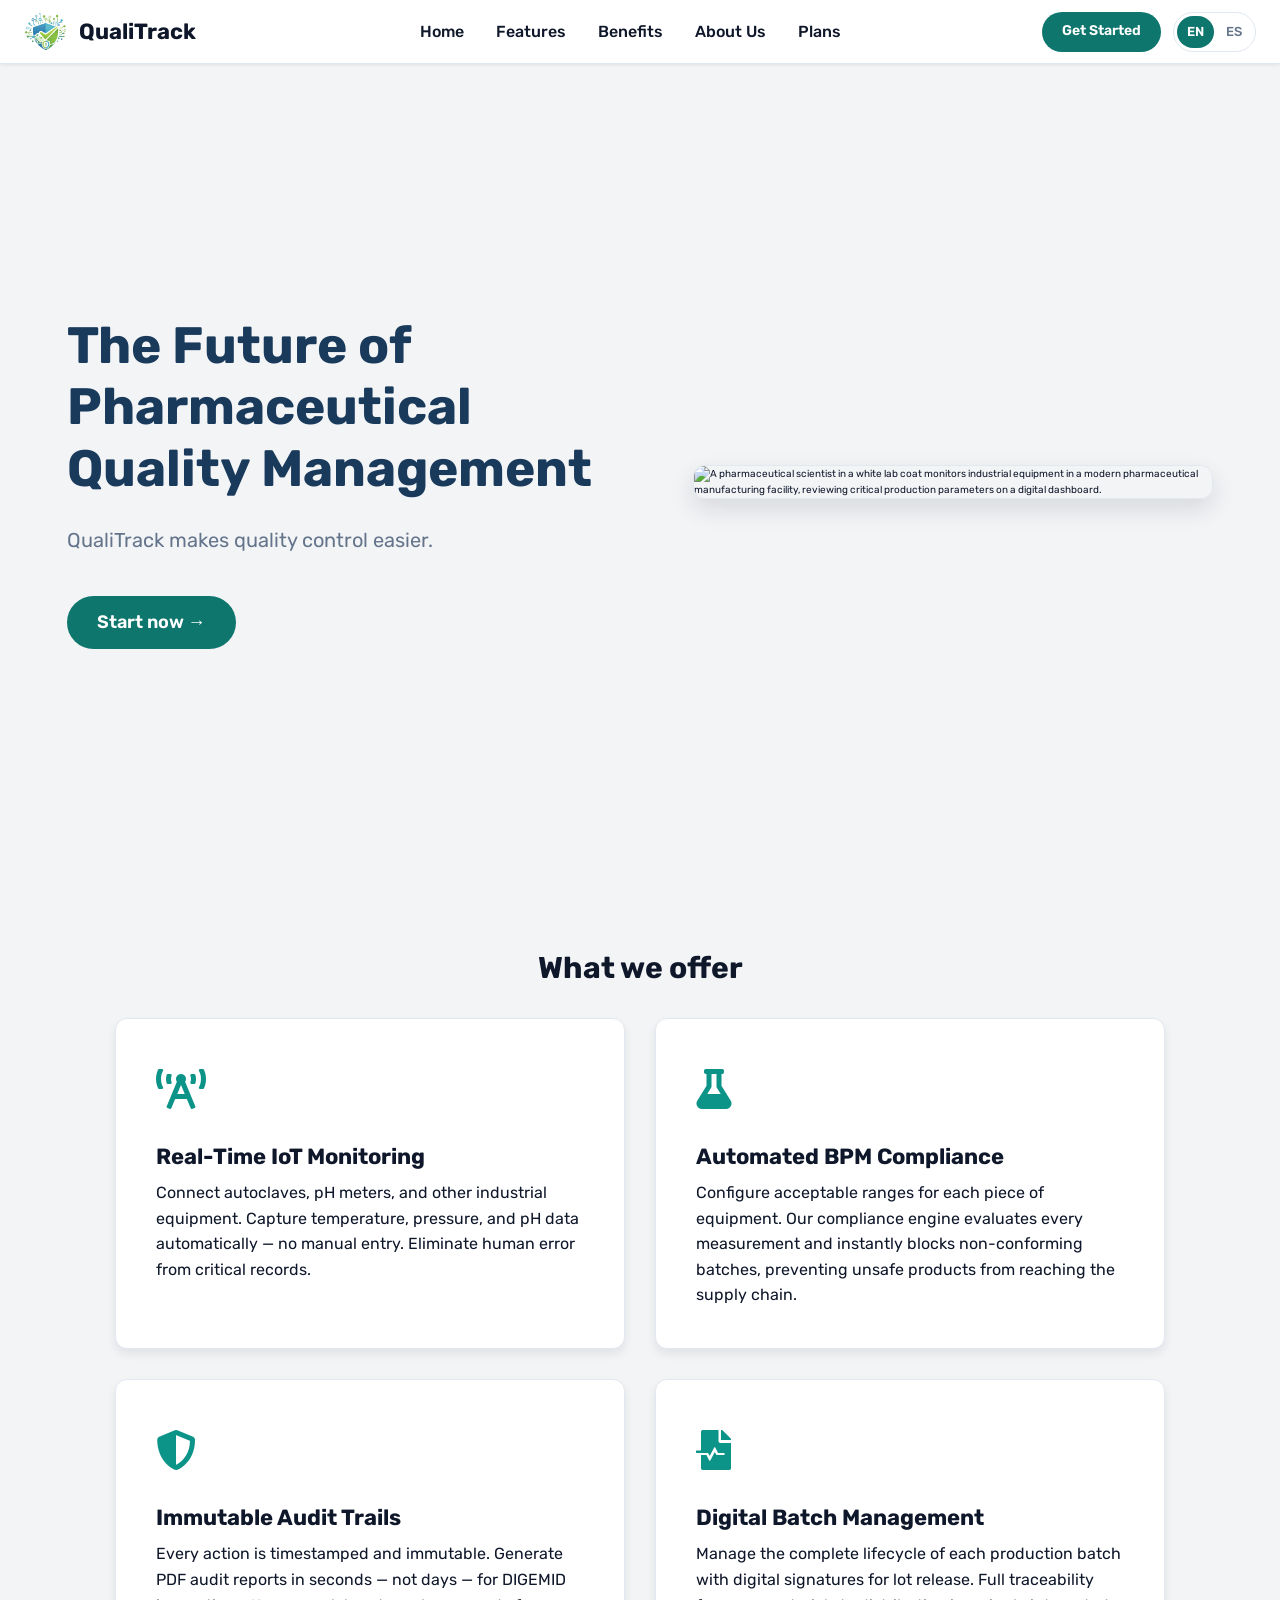
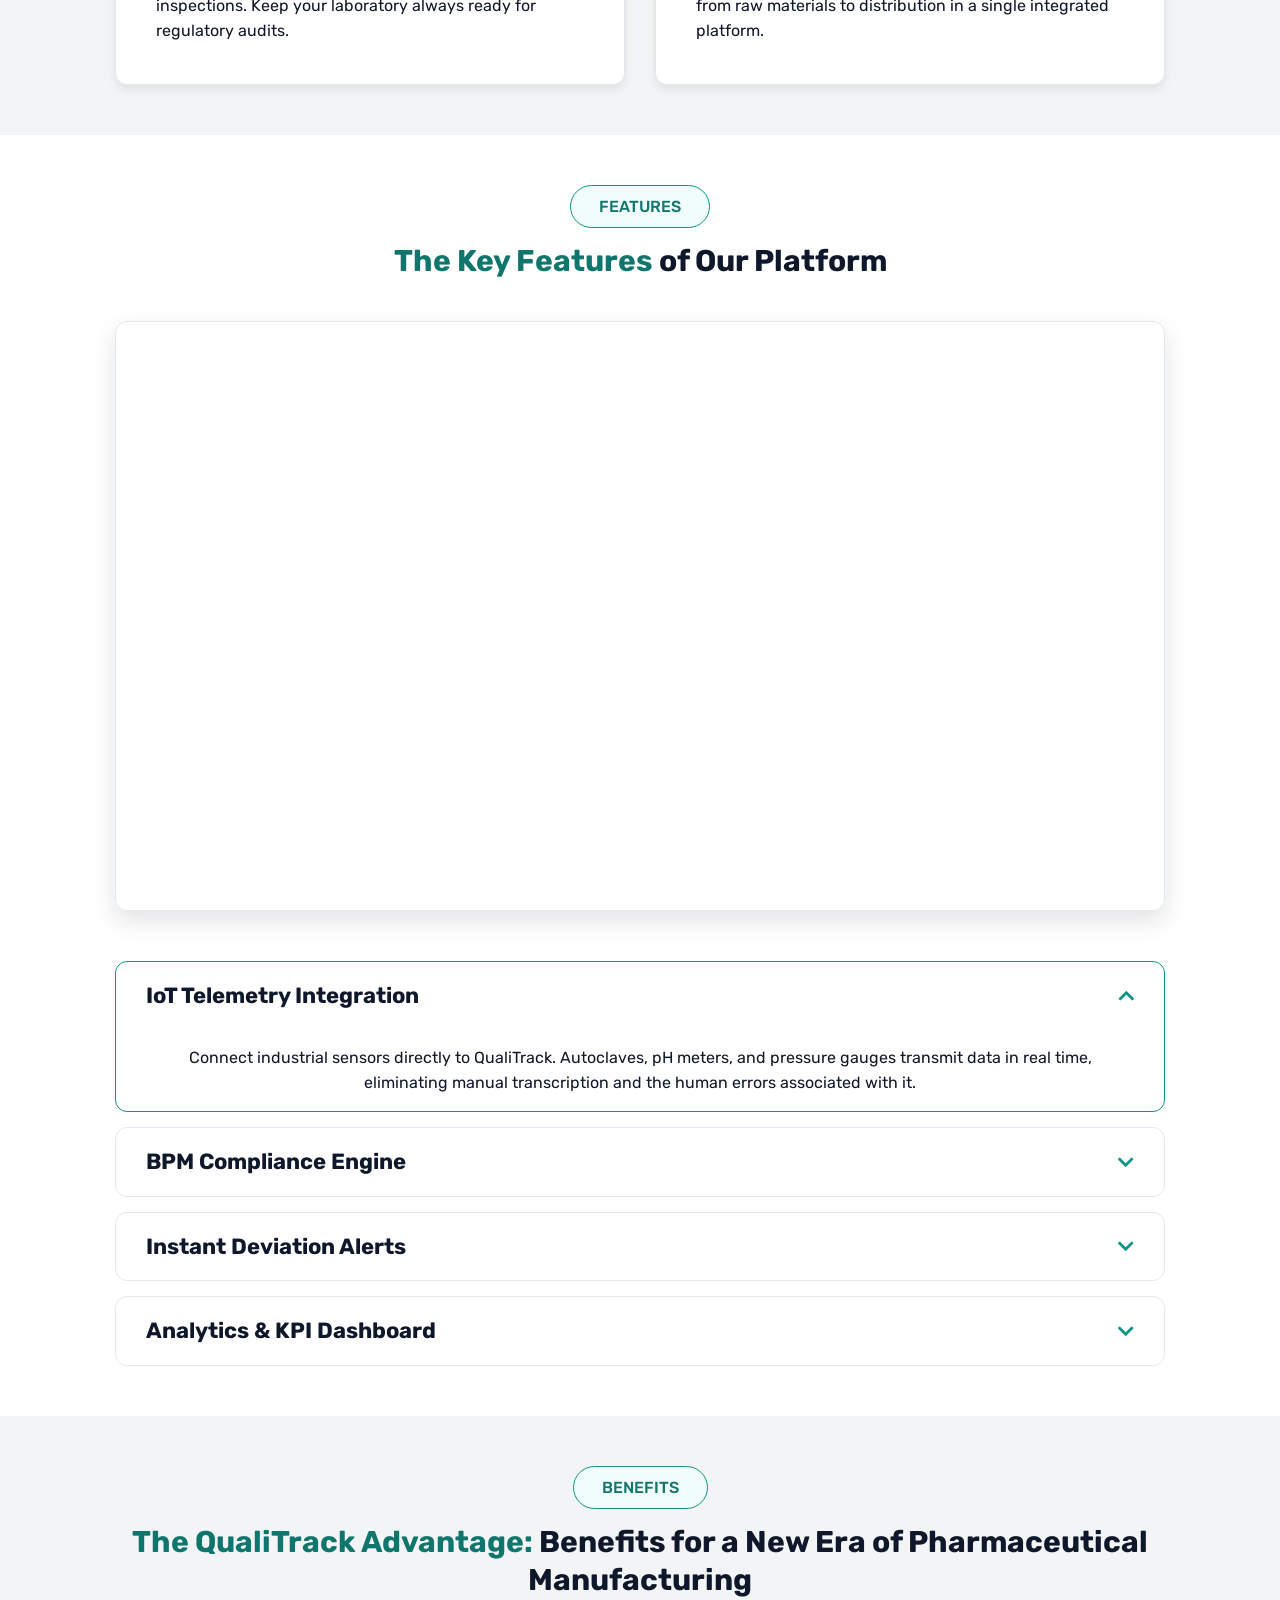
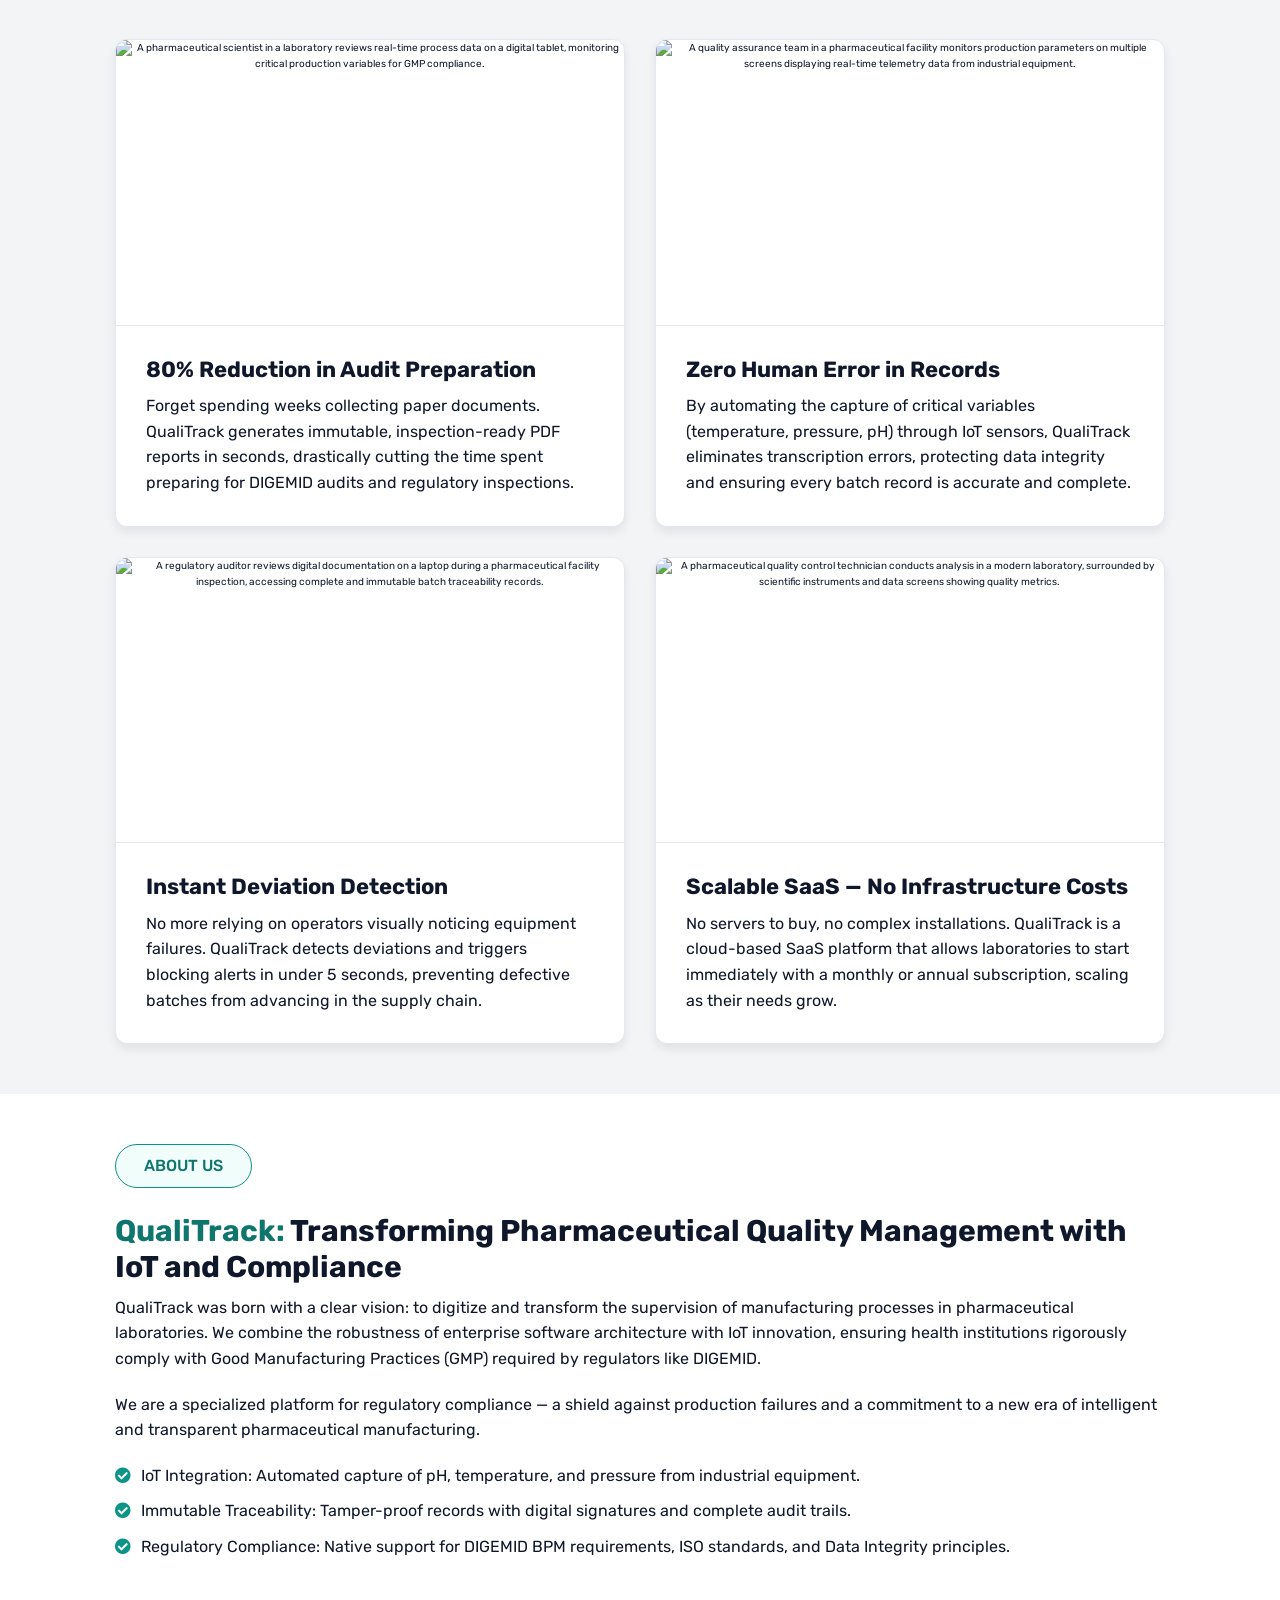
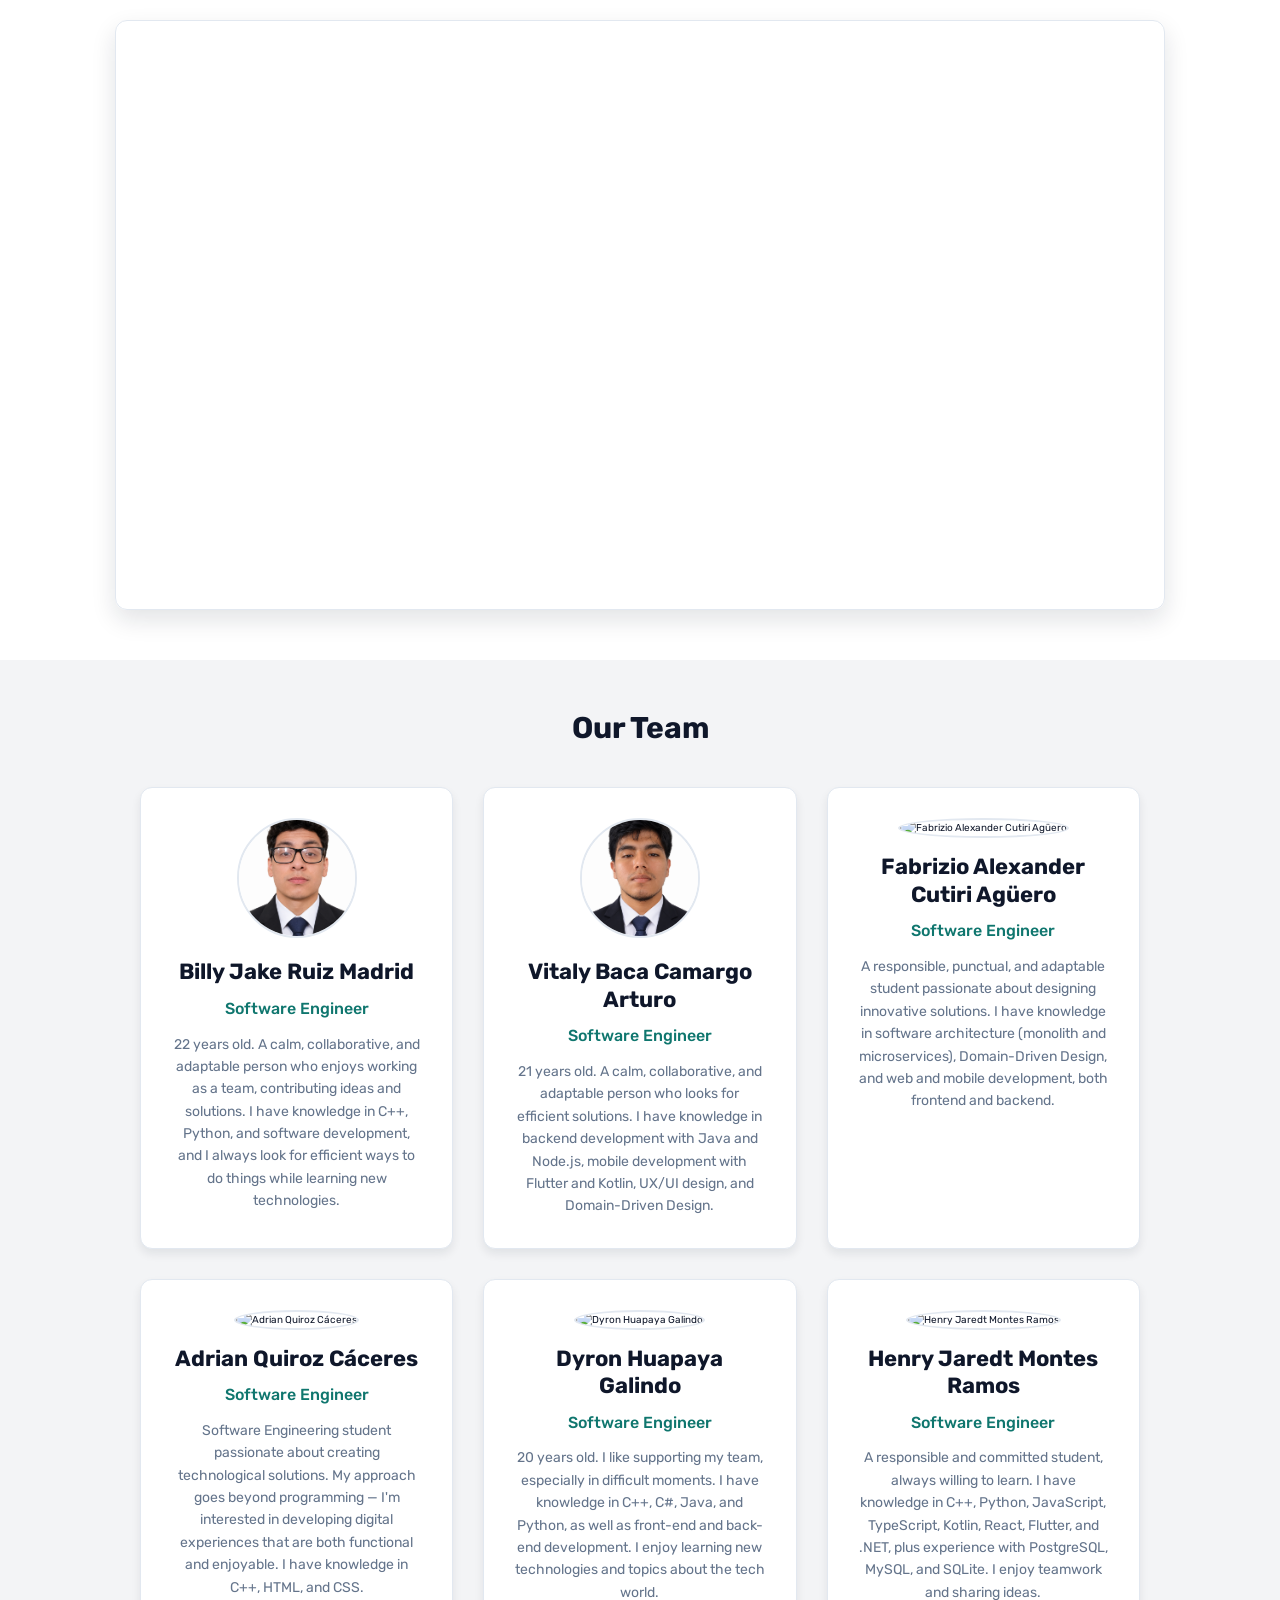
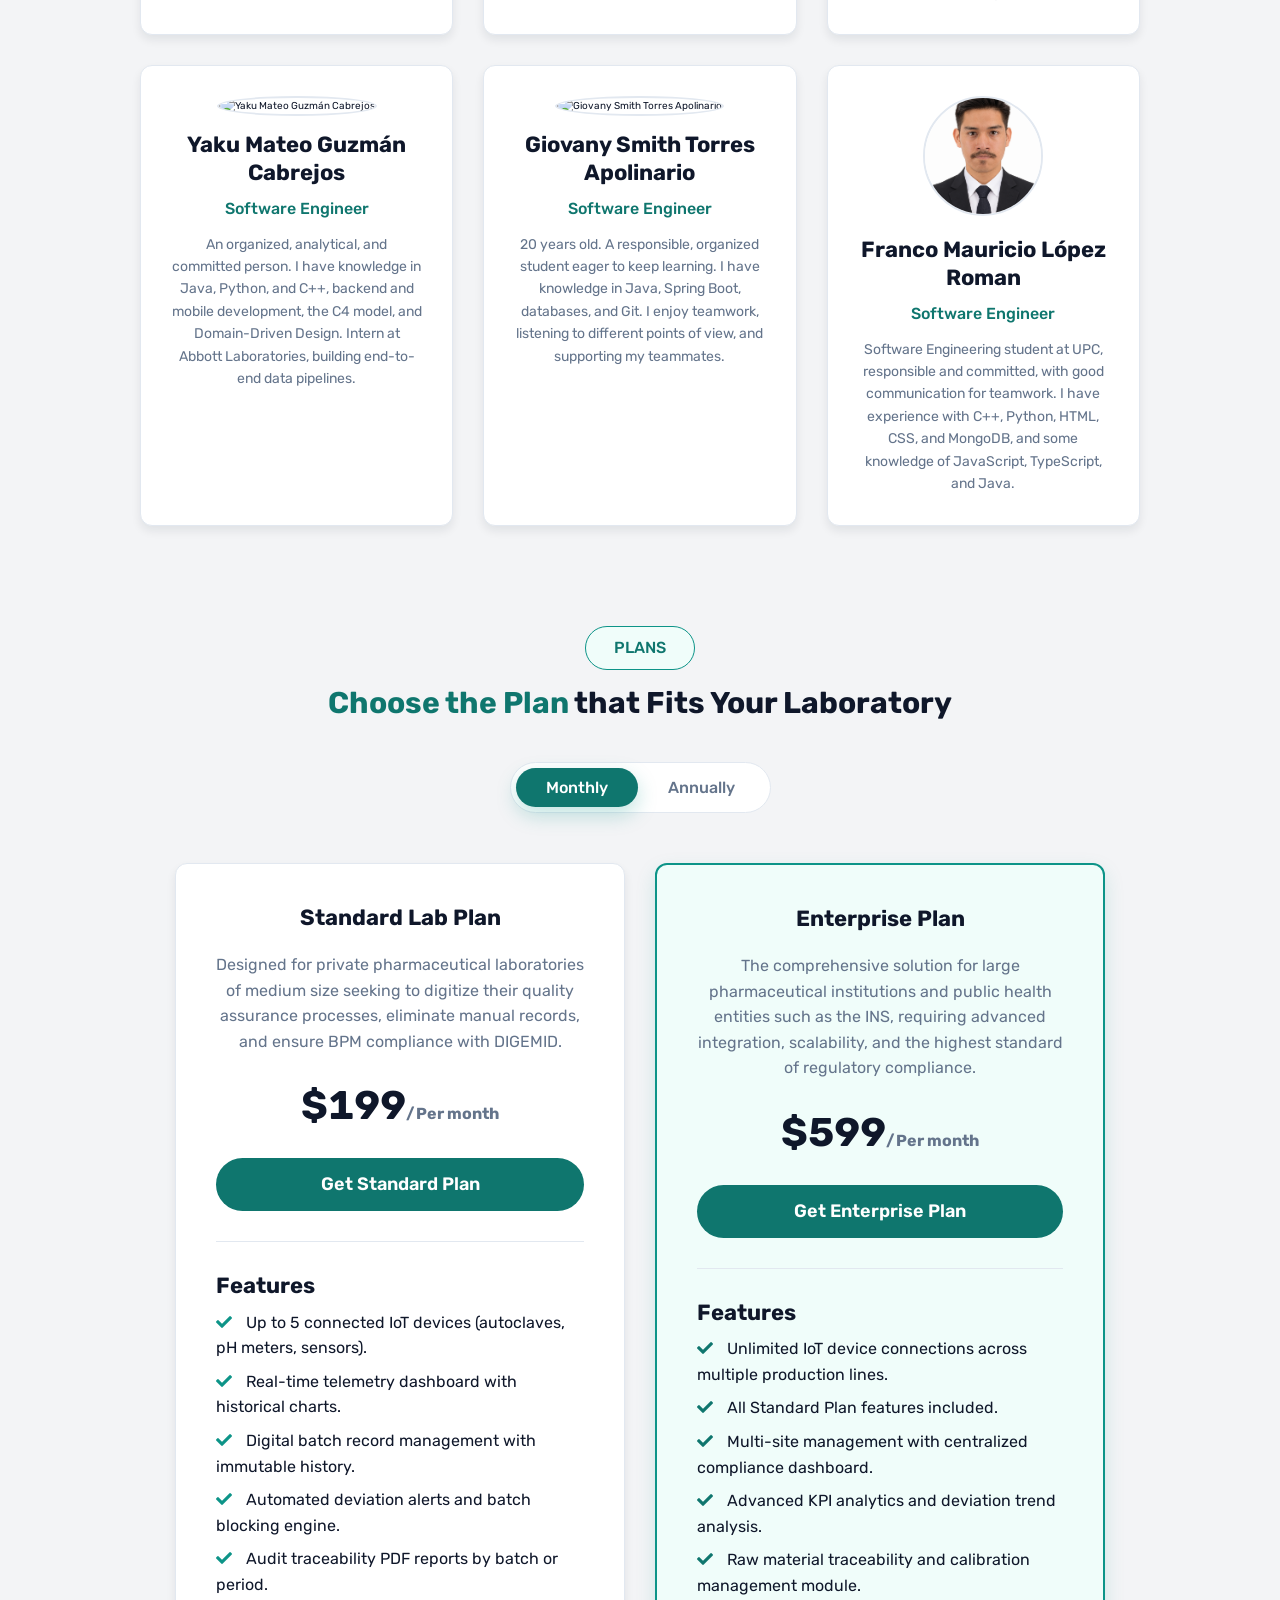
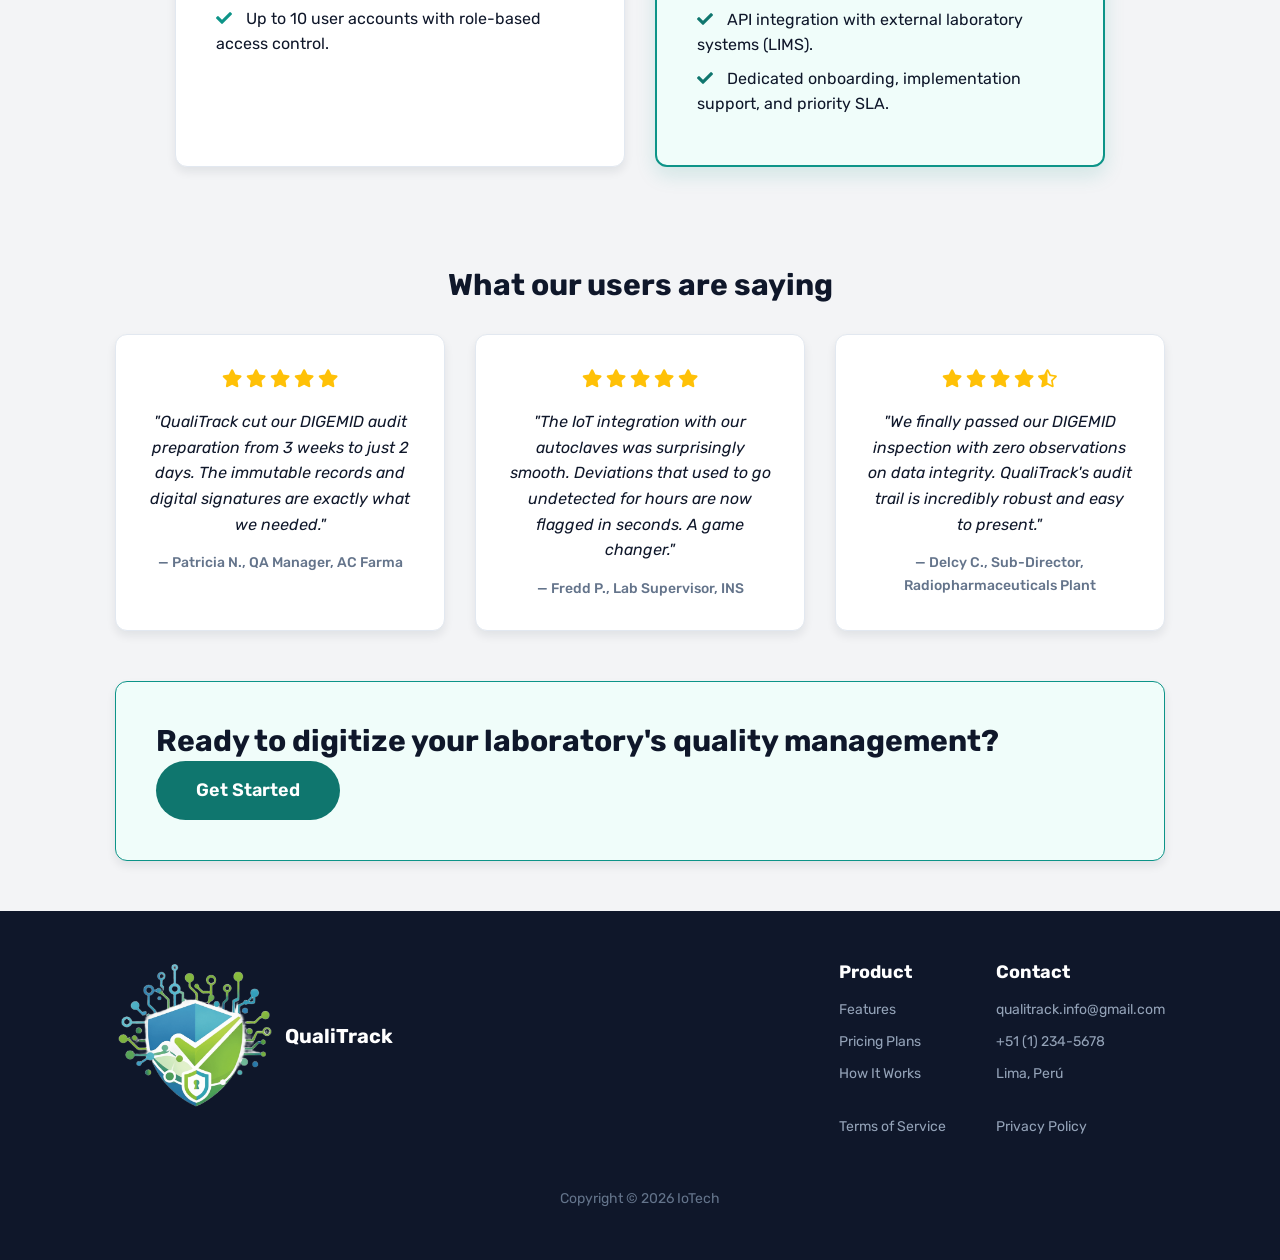
==== commit 7c6d4764: "feat(index): add YouTube video embed for QualiTrack features" ====
--- a/public/index.html
+++ b/public/index.html
@@ -83,8 +83,7 @@
     </h2>
     <div class="features-container-split">
         <div class="video-container-split">
-            <iframe src="" title="QualiTrack Features Video"
-                    frameborder="0" allowfullscreen></iframe>
+            <iframe src="https://www.youtube.com/embed/pD8I8iiFkXQ"></iframe>
         </div>
         <div class="accordion-container">
             <div class="accordion-item">
--- a/public/assets/styles/style.css
+++ b/public/assets/styles/style.css
@@ -1,19 +1,37 @@
 @import url('https://fonts.googleapis.com/css2?family=Rubik:ital,wght@0,300..900;1,300..900&display=swap');
 
 :root {
+    /* Colors of the style guide: teal for identity, slate for text, grays to support */
+    --primary-color: #0d9488;
+    --primary-strong: #0f766e; /* The teal that reaches AA on white: text and filled buttons */
+    --primary-hover: #115e59;
+    --primary-surface: #f0fdfa;
+    --secondary-color: #0f172a;
+    --tertiary-color: #64748b;
+    --text-subtle: #94a3b8;
+    --heading-color: #1a3a5c; /* The technology blue of the logo, for the main title */
+    --bg-light: #f3f4f6;
+    --white: #ffffff;
+    --border-color: #e2e8f0;
+    --success-color: #4caf50;
+    --error-color: #f44336;
+    --warning-color: #ffc107;
+
+    /* Type scale of the style guide (1rem = 10px) */
     --fs-display: 5rem;
     --fs-h1: 4rem;
-    --fs-h2: 3.4rem;
+    --fs-h2: 3rem;
     --fs-h3: 2.2rem;
     --fs-lead: 2rem;
     --fs-large: 1.8rem;
     --fs-body: 1.6rem;
     --fs-small: 1.4rem;
 
-    --section-padding: 8rem 9%;
-
-    --radius-sm: 1rem;
-    --radius-lg: 1.5rem;
+    /* Sections breathe with 5rem above and below; cards use 3rem to 4rem inside */
+    --section-padding: 5rem 9%;
+
+    --radius-sm: 12px;
+    --radius-lg: 12px;
     --radius-pill: 5rem;
     --shadow-sm: 0 0.5rem 1rem rgba(15, 23, 42, 0.08);
     --shadow-md: 0 1rem 2.4rem rgba(15, 23, 42, 0.12);
@@ -36,7 +54,7 @@
 }
 
 a:focus-visible, button:focus-visible, input:focus-visible {
-    outline: 3px solid #0d9488;
+    outline: 3px solid var(--primary-color);
     outline-offset: 2px;
 }
 
@@ -48,8 +66,13 @@
 }
 
 body {
-    background: #f3f4f6;
-    color: #0f172a;
+    background: var(--bg-light);
+    color: var(--secondary-color);
+    line-height: 1.6;
+}
+
+h1, h2, h3, h4 {
+    line-height: 1.25;
 }
 
 section {
@@ -79,7 +102,7 @@
 
 .heading, .section-heading-split {
     text-align: center;
-    color: #0f172a;
+    color: var(--secondary-color);
 }
 
 .heading {
@@ -87,19 +110,19 @@
 }
 
 .button {
-    background: #0f766e;
-    color: #ffffff;
+    background: var(--primary-strong);
+    color: var(--white);
 }
 
 .button:hover {
-    background: #115e59;
+    background: var(--primary-hover);
 }
 
 .section-button-title {
     display: inline-block;
-    background-color: #f0fdfa;
-    color: #0f766e;
-    border: 1px solid #0d9488;
+    background-color: var(--primary-surface);
+    color: var(--primary-strong);
+    border: 1px solid var(--primary-color);
     padding: 0.8rem 2.8rem;
     border-radius: var(--radius-pill);
     font-size: var(--fs-body);
@@ -115,12 +138,12 @@
 }
 
 .section-heading-split .highlight-blue {
-    color: #0f766e;
+    color: var(--primary-strong);
     font-weight: 700;
 }
 
 .offer-box, .benefit-card-image, .team-member, .plan-card, .review-card {
-    border: 1px solid #e2e8f0;
+    border: 1px solid var(--border-color);
     border-radius: var(--radius-lg);
     box-shadow: var(--shadow-sm);
     transition: transform 0.3s ease, box-shadow 0.3s ease, border-color 0.3s ease;
@@ -129,12 +152,12 @@
 .offer-box:hover, .benefit-card-image:hover, .team-member:hover, .plan-card:hover, .review-card:hover {
     transform: var(--lift);
     box-shadow: var(--shadow-md);
-    border-color: #0d9488;
+    border-color: var(--primary-color);
 }
 
 .what-we-offer .container, .benefits-grid-image {
     display: grid;
-    grid-template-columns: repeat(auto-fit, minmax(40rem, 1fr));
+    grid-template-columns: repeat(auto-fit, minmax(min(40rem, 100%), 1fr));
     gap: 3rem;
 }
 
@@ -143,14 +166,14 @@
 }
 
 .features-accordion, .about-us {
-    background: #ffffff;
+    background: var(--white);
     max-width: none;
 }
 
 .what-we-offer .offer-box p, .features-accordion .accordion-content p,
 .plans .plan-card .plan-description {
     font-size: var(--fs-body);
-    color: #0f172a;
+    color: var(--secondary-color);
     line-height: 1.6;
 }
 
@@ -158,14 +181,15 @@
     display: none;
 }
 
+/* Same size as the language switcher of the web app: 40px high, like every control of the header */
 .language-switcher {
     display: inline-flex;
     align-items: center;
-    gap: 4px;
-    padding: 4px;
-    border: 1px solid #e2e8f0;
+    gap: 2px;
+    padding: 3px;
+    border: 1px solid var(--border-color);
     border-radius: 999px;
-    background: #ffffff;
+    background: var(--white);
     overflow: visible;
 }
 
@@ -174,29 +198,30 @@
     border: 0;
     border-radius: 999px;
     background: transparent;
-    color: #64748b;
+    color: var(--tertiary-color);
     font-family: inherit;
-    font-size: 14px;
+    font-size: 13px;
     font-weight: 500;
-    min-height: 44px;
+    min-width: 36px;
+    min-height: 32px;
     line-height: 1;
-    padding: 0 24px;
+    padding: 0 10px;
     cursor: pointer;
     transition: background-color 0.2s ease, color 0.2s ease;
 }
 
 .language-switcher .language-button:hover:not(.active) {
-    background: #f3f4f6;
+    background: var(--bg-light);
 }
 
 .language-switcher .language-button.active {
-    background: #0f766e;
-    color: #ffffff;
+    background: var(--primary-strong);
+    color: var(--white);
     font-weight: 600;
 }
 
 .language-switcher .language-button:focus-visible {
-    outline: 3px solid #0d9488;
+    outline: 3px solid var(--primary-color);
     outline-offset: 2px;
     border-radius: 999px;
 }
@@ -208,11 +233,11 @@
     right: 0;
     min-height: 64px;
     padding: 0 24px;
-    background: #ffffff;
+    background: var(--white);
     display: flex;
     align-items: center;
     z-index: 1000;
-    border-bottom: 1px solid #e2e8f0;
+    border-bottom: 1px solid var(--border-color);
     box-shadow: 0 1px 3px rgba(15, 23, 42, 0.08);
     transition: box-shadow 0.2s ease;
 }
@@ -224,10 +249,10 @@
 .header .logo {
     display: flex;
     align-items: center;
-    gap: 10px;
+    gap: 12px;
     margin-right: 24px;
-    color: #0f172a;
-    font-size: 24px;
+    color: var(--secondary-color);
+    font-size: 22px; /* Like the name of the web app in its header */
     font-weight: 700;
     line-height: 1;
     text-decoration: none;
@@ -240,7 +265,7 @@
 }
 
 .header .logo:focus-visible {
-    outline: 3px solid #0d9488;
+    outline: 3px solid var(--primary-color);
     outline-offset: 2px;
     border-radius: 8px;
 }
@@ -261,7 +286,7 @@
 .header .navigation-bar a {
     padding: 8px 14px;
     border-radius: 8px;
-    color: #0f172a;
+    color: var(--secondary-color);
     font-size: 16px;
     font-weight: 500;
     transition: background-color 0.2s ease, color 0.2s ease;
@@ -269,8 +294,8 @@
 
 .header .navigation-bar a:hover,
 .header .navigation-bar a.active {
-    background: #f0fdfa;
-    color: #0f766e;
+    background: var(--primary-surface);
+    color: var(--primary-strong);
 }
 
 .header .buttons {
@@ -284,8 +309,8 @@
     min-height: 40px;
     padding: 8px 20px;
     border-radius: 999px;
-    background: #0f766e;
-    color: #ffffff;
+    background: var(--primary-strong);
+    color: var(--white);
     font-size: 14px;
     font-weight: 600;
     white-space: nowrap;
@@ -295,37 +320,40 @@
 }
 
 .header .buttons .sign-up:hover {
-    background: #115e59;
+    background: var(--primary-hover);
 }
 
 .header .fa-bars {
     display: none;
     margin-left: 16px;
-    color: #0f172a;
+    color: var(--secondary-color);
     font-size: 24px;
     cursor: pointer;
 }
 
+/* Text and image side by side in a centered band, so a wide screen adds margin around them */
 .home {
+    display: grid;
+    grid-template-columns: minmax(0, 55rem) minmax(0, 52rem);
+    justify-content: center;
+    align-items: center;
+    gap: clamp(4rem, 6vw, 9.6rem);
+    width: 100%;
+    max-width: 128rem;
+    /* Like the web app, the hero fills the first screen under the header and centers its content in it */
     min-height: 100vh;
-    width: 100%;
-    display: flex;
-    align-items: center;
-    justify-content: space-evenly;
-    padding-top: 10rem;
-    background: #f3f4f6;
-    max-width: none;
+    padding: calc(64px + 4rem) 4rem 4rem;
+    background: var(--bg-light);
 }
 
 .home .hero-content-wrapper {
     z-index: 2;
-    max-width: 60rem;
-    text-align: center;
+    text-align: left;
 }
 
 .home h1 {
-    font-size: var(--fs-display);
-    color: #1a3a5c;
+    font-size: clamp(var(--fs-h1), 4vw, 5.6rem); /* Same size as the title of the web app */
+    color: var(--heading-color);
     font-weight: 700;
     line-height: 1.2;
     margin-bottom: 1.5rem;
@@ -333,33 +361,33 @@
 
 .home p {
     font-size: var(--fs-lead);
-    color: #64748b;
+    color: var(--tertiary-color);
     padding: 1rem 0;
     margin-bottom: 3rem;
 }
 
 .home .button-home {
-    background: #0f766e;
-    color: #ffffff;
-    font-size: var(--fs-lead);
+    background: var(--primary-strong);
+    color: var(--white);
+    font-size: var(--fs-large);
 }
 
 .home .button-home:hover {
-    background: #115e59;
+    background: var(--primary-hover);
 }
 
 .home .image-container {
     z-index: 2;
-    max-width: 45rem;
+    width: 100%;
+    max-width: 52rem;
     animation: float 3s ease-in-out infinite;
-    margin-left: 2rem;
 }
 
 .home .image-container .home-image img {
     width: 100%;
     border-radius: var(--radius-lg);
     box-shadow: var(--shadow-md);
-    border: 1px solid #e2e8f0;
+    border: 1px solid var(--border-color);
 }
 
 @keyframes float {
@@ -377,20 +405,20 @@
 }
 
 .what-we-offer .offer-box {
-    background: #ffffff;
+    background: var(--white);
     padding: 4rem;
     text-align: left;
 }
 
 .what-we-offer .offer-box .icon-container {
     font-size: 4rem;
-    color: #0d9488;
+    color: var(--primary-color);
     margin-bottom: 2rem;
 }
 
 .what-we-offer .offer-box h3 {
     font-size: var(--fs-h3);
-    color: #0f172a;
+    color: var(--secondary-color);
     font-weight: 700;
     margin-bottom: 1rem;
 }
@@ -410,8 +438,8 @@
     overflow: hidden;
     box-shadow: var(--shadow-md);
     animation: float 3s ease-in-out infinite;
-    min-width: 40rem;
-    border: 1px solid #e2e8f0;
+    min-width: min(40rem, 100%); /* Never wider than a small phone */
+    border: 1px solid var(--border-color);
 }
 
 .features-accordion .video-container-split iframe {
@@ -424,19 +452,19 @@
     display: flex;
     flex-direction: column;
     gap: 1.5rem;
-    min-width: 40rem;
+    min-width: min(40rem, 100%); /* Never wider than a small phone */
 }
 
 .features-accordion .accordion-item {
-    background: #ffffff;
-    border: 1px solid #e2e8f0;
+    background: var(--white);
+    border: 1px solid var(--border-color);
     border-radius: var(--radius-sm);
     overflow: hidden;
     transition: border-color 0.3s ease, box-shadow 0.3s ease;
 }
 
 .features-accordion .accordion-item.active {
-    border-color: #0d9488;
+    border-color: var(--primary-color);
 }
 
 .features-accordion .accordion-title {
@@ -449,13 +477,13 @@
 
 .features-accordion .accordion-title h4 {
     font-size: var(--fs-h3);
-    color: #0f172a;
+    color: var(--secondary-color);
     font-weight: 700;
 }
 
 .features-accordion .accordion-title .fas {
     font-size: 1.8rem;
-    color: #0d9488;
+    color: var(--primary-color);
     transition: transform 0.3s ease;
 }
 
@@ -480,7 +508,7 @@
 }
 
 .benefit-card-image {
-    background: #ffffff;
+    background: var(--white);
     overflow: hidden;
 }
 
@@ -488,7 +516,7 @@
     width: 100%;
     aspect-ratio: 16 / 9;
     overflow: hidden;
-    border-bottom: 1px solid #e2e8f0;
+    border-bottom: 1px solid var(--border-color);
 }
 
 .card-image-container img {
@@ -505,14 +533,14 @@
 
 .card-content h3 {
     font-size: var(--fs-h3);
-    color: #0f172a;
+    color: var(--secondary-color);
     font-weight: 700;
     margin-bottom: 1rem;
 }
 
 .card-content p {
     font-size: var(--fs-body);
-    color: #0f172a;
+    color: var(--secondary-color);
     line-height: 1.6;
 }
 
@@ -535,7 +563,7 @@
 
 .about-us .content-about h2 {
     font-size: var(--fs-h2);
-    color: #0f172a;
+    color: var(--secondary-color);
     font-weight: 700;
     margin: 1rem 0;
     line-height: 1.2;
@@ -543,8 +571,8 @@
 
 .about-us .content-about p {
     font-size: var(--fs-body);
-    color: #0f172a;
-    line-height: 1.7;
+    color: var(--secondary-color);
+    line-height: 1.6;
     margin-bottom: 2rem;
 }
 
@@ -554,12 +582,12 @@
 
 .about-us .content-about ul li {
     font-size: var(--fs-body);
-    color: #0f172a;
+    color: var(--secondary-color);
     margin-bottom: 1rem;
 }
 
 .about-us .content-about ul li .fas {
-    color: #0d9488;
+    color: var(--primary-color);
     margin-right: 1rem;
 }
 
@@ -570,7 +598,7 @@
     border-radius: var(--radius-lg);
     overflow: hidden;
     box-shadow: var(--shadow-md);
-    border: 1px solid #e2e8f0;
+    border: 1px solid var(--border-color);
 }
 
 .about-us .video-container iframe {
@@ -592,7 +620,7 @@
 }
 
 .our-team .team-member {
-    background: #ffffff;
+    background: var(--white);
     padding: 3rem;
     text-align: center;
     flex: 1 1 30rem;
@@ -605,27 +633,27 @@
     border-radius: 50%;
     object-fit: cover;
     margin-bottom: 1.5rem;
-    border: 2px solid #e2e8f0;
+    border: 2px solid var(--border-color);
 }
 
 .our-team .team-member h3 {
     font-size: var(--fs-h3);
-    color: #0f172a;
+    color: var(--secondary-color);
     font-weight: 700;
     margin-bottom: 1rem;
 }
 
 .our-team .team-member p {
     font-size: var(--fs-body);
-    color: #0f766e;
+    color: var(--primary-strong);
     font-weight: 500;
     margin-bottom: 1.2rem;
 }
 
 .our-team .team-member span {
     font-size: var(--fs-small);
-    color: #64748b;
-    line-height: 1.5;
+    color: var(--tertiary-color);
+    line-height: 1.6;
     display: block;
 }
 
@@ -637,12 +665,12 @@
     display: flex;
     justify-content: center;
     align-items: center;
-    background: #ffffff;
+    background: var(--white);
     border-radius: var(--radius-pill);
     padding: 0.5rem;
     width: fit-content;
     margin: 2rem auto 5rem;
-    border: 1px solid #e2e8f0;
+    border: 1px solid var(--border-color);
 }
 
 .plans .toggle-button {
@@ -651,14 +679,14 @@
     font-size: var(--fs-body);
     cursor: pointer;
     background: transparent;
-    color: #64748b;
+    color: var(--tertiary-color);
     font-weight: 500;
     white-space: nowrap;
 }
 
 .plans .toggle-button.active {
-    background: #0f766e;
-    color: #ffffff;
+    background: var(--primary-strong);
+    color: var(--white);
     box-shadow: 0 0.8rem 2rem rgba(13, 148, 136, 0.25);
 }
 
@@ -670,7 +698,7 @@
 }
 
 .plans .plan-card {
-    background: #ffffff;
+    background: var(--white);
     padding: 4rem;
     text-align: center;
     max-width: 45rem;
@@ -678,29 +706,29 @@
 }
 
 .plans .plan-card.highlight-card {
-    background: #f0fdfa;
-    color: #0f172a;
-    border: 2px solid #0d9488;
+    background: var(--primary-surface);
+    color: var(--secondary-color);
+    border: 2px solid var(--primary-color);
     box-shadow: 0 0.8rem 2rem rgba(13, 148, 136, 0.15);
 }
 
 .plans .plan-card.highlight-card h3, .plans .plan-card.highlight-card .price p,
 .plans .plan-card.highlight-card .features h4,
 .plans .plan-card.highlight-card .features li {
-    color: #0f172a;
+    color: var(--secondary-color);
 }
 
 .plans .plan-card.highlight-card .price span {
-    color: #64748b;
+    color: var(--tertiary-color);
 }
 
 .plans .plan-card.highlight-card .annual-save, .plans .plan-card.highlight-card .features .fas {
-    color: #0f766e;
+    color: var(--primary-strong);
 }
 
 .plans .plan-card h3 {
     font-size: var(--fs-h3);
-    color: #0f172a;
+    color: var(--secondary-color);
     font-weight: 700;
     margin-bottom: 2rem;
 }
@@ -708,41 +736,41 @@
 .plans .plan-card .price p {
     font-size: var(--fs-h1);
     font-weight: 700;
-    color: #0f172a;
+    color: var(--secondary-color);
     font-variant-numeric: tabular-nums;
 }
 
 .plans .plan-card .price span {
     font-size: var(--fs-body);
-    color: #64748b;
+    color: var(--tertiary-color);
 }
 
 .plans .plan-card .annual-save {
     font-size: var(--fs-small);
-    color: #0f766e;
+    color: var(--primary-strong);
     font-weight: bold;
     margin-top: 1rem;
 }
 
 .plans .plan-card .button {
     margin-top: 2rem;
-    background: #0f766e;
-    color: #ffffff;
+    background: var(--primary-strong);
+    color: var(--white);
     width: 100%;
 }
 
 .plans .plan-card .button:hover {
-    background: #115e59;
+    background: var(--primary-hover);
 }
 
 .plans .plan-card.highlight-card .button {
-    background: #0f766e;
-    color: #ffffff;
+    background: var(--primary-strong);
+    color: var(--white);
 }
 
 .plans .plan-card.highlight-card .button:hover {
-    background: #115e59;
-    color: #ffffff;
+    background: var(--primary-hover);
+    color: var(--white);
 }
 
 .plans .plan-card .features {
@@ -752,7 +780,7 @@
 
 .plans .plan-card .features h4 {
     font-size: var(--fs-h3);
-    color: #0f172a;
+    color: var(--secondary-color);
     font-weight: 700;
     margin-bottom: 1rem;
 }
@@ -763,32 +791,32 @@
 
 .plans .plan-card .features li {
     font-size: var(--fs-body);
-    color: #0f172a;
+    color: var(--secondary-color);
     margin-bottom: 0.8rem;
 }
 
 .plans .plan-card .features .fas {
-    color: #0d9488;
+    color: var(--primary-color);
     margin-right: 1rem;
 }
 
 .plans .plan-card .plan-description {
     margin-bottom: 2rem;
-    color: #64748b;
+    color: var(--tertiary-color);
 }
 
 .plans .plan-card .plan-divider {
     height: 1px;
-    background-color: #e2e8f0;
+    background-color: var(--border-color);
     margin: 3rem 0;
 }
 
 .plans .plan-card.highlight-card .plan-description {
-    color: #64748b;
+    color: var(--tertiary-color);
 }
 
 .plans .plan-card.highlight-card .plan-divider {
-    background-color: #e2e8f0;
+    background-color: var(--border-color);
 }
 
 .testimonials-call-to-action {
@@ -796,15 +824,15 @@
 }
 
 .testimonials-call-to-action .container-call-to-action {
-    background: #f0fdfa;
-    border: 1px solid #0d9488;
+    background: var(--primary-surface);
+    border: 1px solid var(--primary-color);
     border-radius: var(--radius-lg);
-    padding: 6rem;
+    padding: 4rem;
     display: flex;
     justify-content: space-between;
     align-items: center;
     gap: 3rem;
-    color: #0f172a;
+    color: var(--secondary-color);
     box-shadow: 0 0.5rem 1rem rgba(15, 23, 42, 0.08);
 }
 
@@ -817,19 +845,19 @@
     font-size: var(--fs-h2);
     font-weight: 700;
     line-height: 1.3;
-    color: #0f172a;
+    color: var(--secondary-color);
 }
 
 .testimonials-call-to-action .container-call-to-action .button.subscribe-button {
-    background: #0f766e;
-    color: #ffffff;
+    background: var(--primary-strong);
+    color: var(--white);
     padding: 1.5rem 4rem;
-    font-size: var(--fs-lead);
+    font-size: var(--fs-large);
     white-space: nowrap;
 }
 
 .testimonials-call-to-action .container-call-to-action .button.subscribe-button:hover {
-    background: #115e59;
+    background: var(--primary-hover);
 }
 
 .testimonials-call-to-action .container-reviews {
@@ -837,34 +865,34 @@
 }
 
 .testimonials-call-to-action .reviews-heading {
-    color: #0f172a;
+    color: var(--secondary-color);
     font-weight: 700;
     margin-bottom: 3rem;
 }
 
 .testimonials-call-to-action .review-grid {
     display: grid;
-    grid-template-columns: repeat(auto-fit, minmax(30rem, 1fr));
+    grid-template-columns: repeat(auto-fit, minmax(min(30rem, 100%), 1fr));
     gap: 3rem;
     justify-content: center;
 }
 
 .testimonials-call-to-action .review-card {
-    background: #ffffff;
+    background: var(--white);
     padding: 3rem;
     text-align: center;
-    border: 1px solid #e2e8f0;
+    border: 1px solid var(--border-color);
 }
 
 .testimonials-call-to-action .review-stars {
-    color: #ffc107;
+    color: var(--warning-color);
     font-size: 1.8rem;
     margin-bottom: 1.5rem;
 }
 
 .testimonials-call-to-action .review-text {
     font-size: var(--fs-body);
-    color: #0f172a;
+    color: var(--secondary-color);
     line-height: 1.6;
     font-style: italic;
     margin-bottom: 1.5rem;
@@ -872,13 +900,13 @@
 
 .testimonials-call-to-action .reviewer-name {
     font-size: var(--fs-small);
-    color: #64748b;
+    color: var(--tertiary-color);
     font-weight: 500;
 }
 
 .footer {
-    background: #0f172a;
-    color: #ffffff;
+    background: var(--secondary-color);
+    color: var(--white);
     padding: 5rem 9%;
 }
 
@@ -903,7 +931,7 @@
 .footer .footer-logo p {
     font-size: var(--fs-lead);
     font-weight: 700;
-    color: #ffffff;
+    color: var(--white);
 }
 
 .footer .footer-links {
@@ -916,24 +944,24 @@
 .footer .footer-links .column h4 {
     font-size: var(--fs-large);
     font-weight: 700;
-    color: #ffffff;
+    color: var(--white);
     margin-bottom: 1.5rem;
 }
 
 .footer .footer-links .column a, .footer .footer-links .column p {
     display: block;
     font-size: var(--fs-small);
-    color: #94a3b8;
+    color: var(--text-subtle);
     margin-bottom: 1rem;
 }
 
 .footer .footer-links .legal-link {
     font-size: var(--fs-small);
-    color: #94a3b8;
+    color: var(--text-subtle);
 }
 
 .footer .footer-links a:hover {
-    color: #0d9488;
+    color: var(--primary-color);
 }
 
 .footer .copyright {
@@ -942,7 +970,7 @@
     align-items: center;
     margin-top: 5rem;
     font-size: var(--fs-small);
-    color: #64748b;
+    color: var(--tertiary-color);
     text-align: center;
 }
 
@@ -959,7 +987,7 @@
 
 .legal-page-wrapper {
     min-height: 100vh;
-    background: #f3f4f6;
+    background: var(--bg-light);
     padding-top: 10rem;
     padding-bottom: 8rem;
 }
@@ -976,27 +1004,27 @@
     gap: 0.6rem;
     font-size: var(--fs-body);
     font-weight: 500;
-    color: #0f766e;
+    color: var(--primary-strong);
     margin-bottom: 4rem;
     transition: opacity 0.2s;
 }
 
 .legal-page-content .back-link:hover {
     opacity: 0.75;
-    color: #115e59;
+    color: var(--primary-hover);
 }
 
 .legal-page-content h1 {
     font-size: var(--fs-h1);
     font-weight: 700;
-    color: #1a3a5c;
+    color: var(--heading-color);
     margin-bottom: 0.8rem;
     line-height: 1.2;
 }
 
 .legal-page-content .last-updated {
     font-size: var(--fs-small);
-    color: #64748b;
+    color: var(--tertiary-color);
     margin-bottom: 5rem;
     display: block;
 }
@@ -1004,16 +1032,16 @@
 .legal-page-content h2 {
     font-size: var(--fs-h3);
     font-weight: 700;
-    color: #0f172a;
+    color: var(--secondary-color);
     margin-top: 4rem;
     margin-bottom: 1.5rem;
     padding-bottom: 1rem;
-    border-bottom: 2px solid #e2e8f0;
+    border-bottom: 2px solid var(--border-color);
 }
 
 .legal-page-content p, .legal-page-content ul li {
     font-size: var(--fs-body);
-    color: #0f172a;
+    color: var(--secondary-color);
     line-height: 1.8;
 }
 
@@ -1032,25 +1060,25 @@
 }
 
 .legal-page-content a {
-    color: #0f766e;
+    color: var(--primary-strong);
     text-decoration: underline;
 }
 
 .legal-page-content a:hover {
-    color: #115e59;
+    color: var(--primary-hover);
 }
 
 .legal-page-content .legal-back-button {
     margin-top: 5rem;
-    background: #0f766e;
-    color: #ffffff;
+    background: var(--primary-strong);
+    color: var(--white);
     font-size: var(--fs-body);
     font-weight: 600;
     text-decoration: none;
 }
 
 .legal-page-content .legal-back-button:hover {
-    background: #115e59;
+    background: var(--primary-hover);
 }
 
 @media (max-width: 1200px) {
@@ -1058,18 +1086,8 @@
         padding: 8px 10px;
     }
 
-    .home {
-        flex-direction: column;
-        text-align: center;
-        padding-top: 10rem;
-    }
-
-    .home .image-container {
-        margin-top: 2rem;
-    }
-
     .what-we-offer .container, .benefits-grid-image {
-        grid-template-columns: repeat(auto-fit, minmax(30rem, 1fr));
+        grid-template-columns: repeat(auto-fit, minmax(min(30rem, 100%), 1fr));
     }
 
     .plans-container {
@@ -1101,7 +1119,13 @@
     }
 
     section {
-        padding: 6rem 4%;
+        padding: 5rem 4%;
+    }
+
+    .home {
+        grid-template-columns: minmax(0, 1fr);
+        min-height: 0;
+        padding: calc(64px + 3rem) 4% 5rem;
     }
 
     .header {
@@ -1130,16 +1154,19 @@
         padding: 8px 14px;
     }
 
-    .language-switcher .language-button {
-        padding: 0 12px;
-    }
-
     .hero-content-wrapper h1 {
         font-size: 4.5rem;
     }
 
     .home .hero-content-wrapper {
-        padding: 0 2rem;
+        padding: 0;
+    }
+
+    /* Once the hero stacks, its call to action sits in the middle of the screen */
+    .home .button-home {
+        display: block;
+        width: fit-content;
+        margin: 0 auto;
     }
 }
 
@@ -1158,12 +1185,12 @@
         top: 100%;
         left: 0;
         right: 0;
-        background: #ffffff;
+        background: var(--white);
         flex-direction: column;
         align-items: center;
         gap: 1.5rem;
         padding: 20px 16px;
-        border-bottom: 1px solid #e2e8f0;
+        border-bottom: 1px solid var(--border-color);
         box-shadow: 0 10px 24px rgba(15, 23, 42, 0.12);
         clip-path: polygon(0 0, 100% 0, 100% 0, 0 0);
         transition: clip-path 0.3s ease-in-out;
@@ -1187,7 +1214,7 @@
         flex-direction: column;
         width: 100%;
         margin-top: 8px;
-        border-top: 1px solid #e2e8f0;
+        border-top: 1px solid var(--border-color);
         padding-top: 16px;
         margin-left: 0;
     }
@@ -1291,7 +1318,7 @@
     }
 
     .home .hero-content-wrapper h1 {
-        font-size: 3.5rem;
+        font-size: 4.5rem;
     }
 }
 
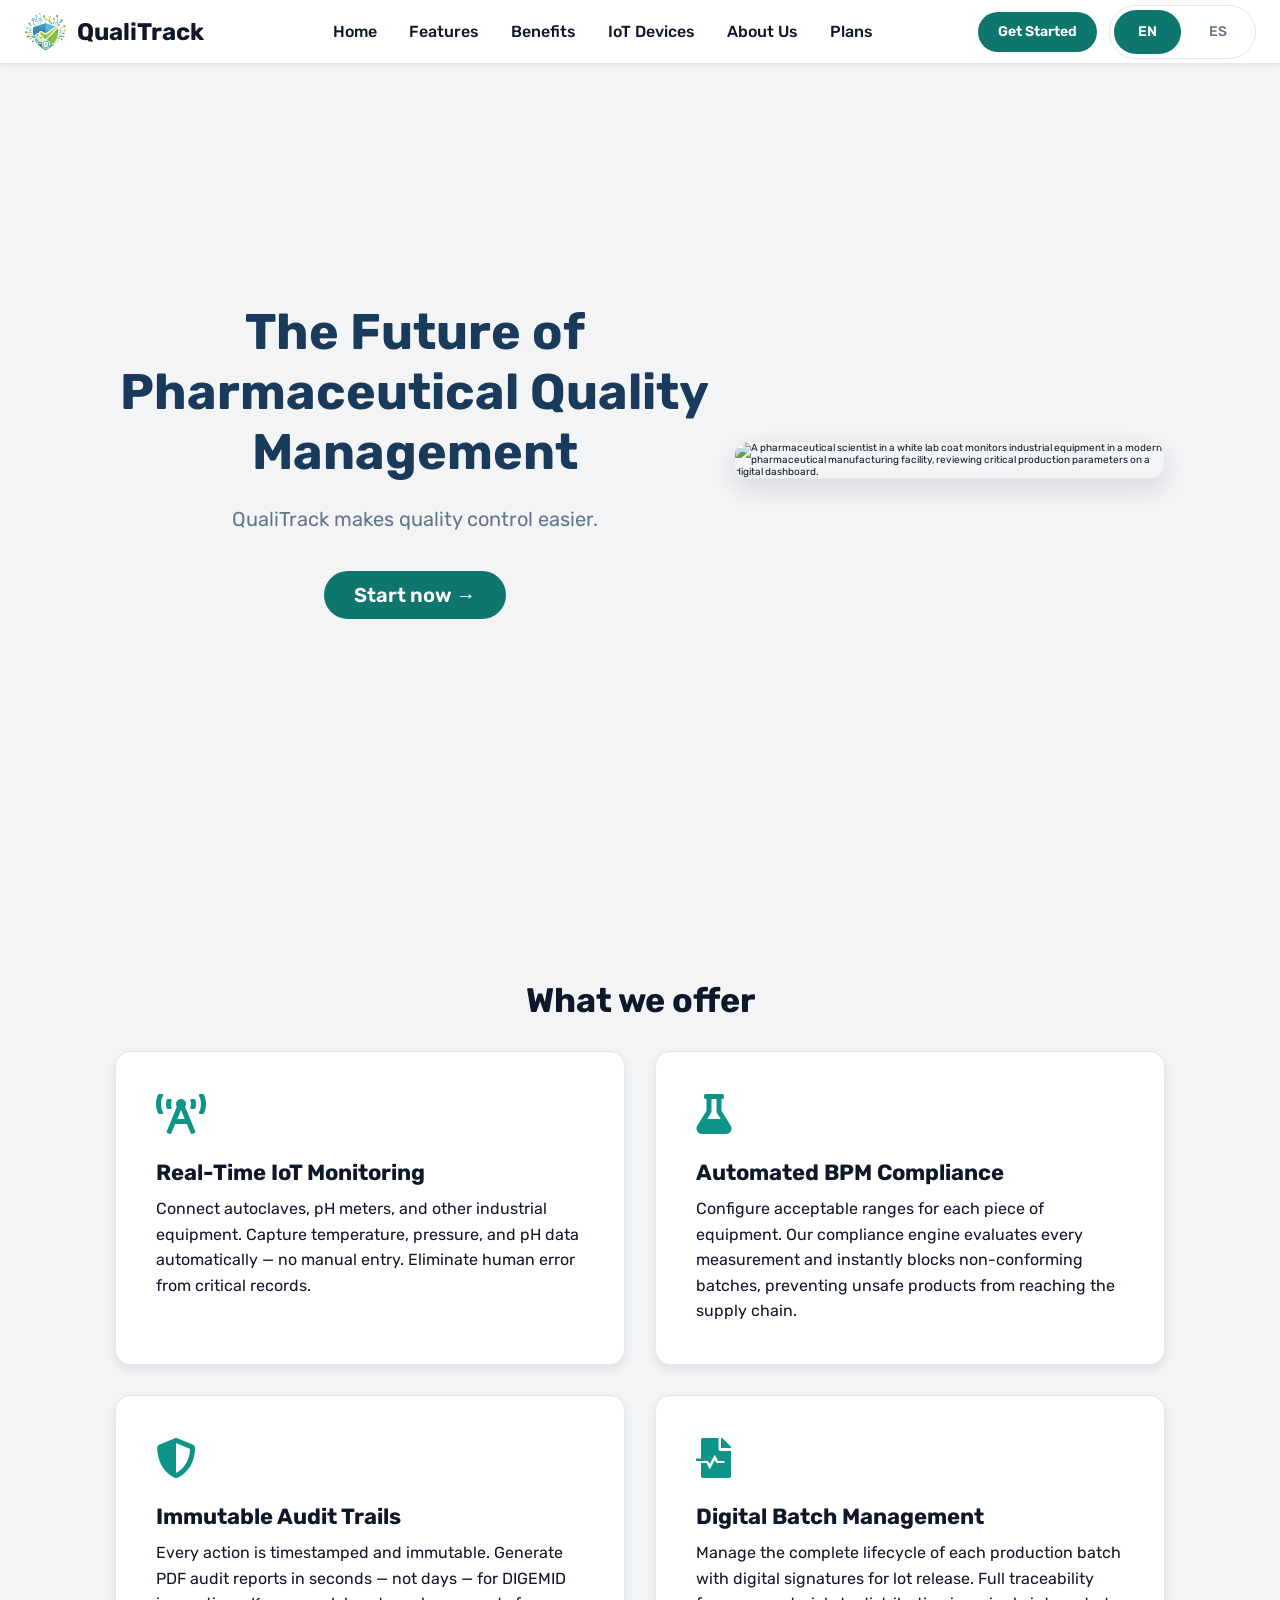
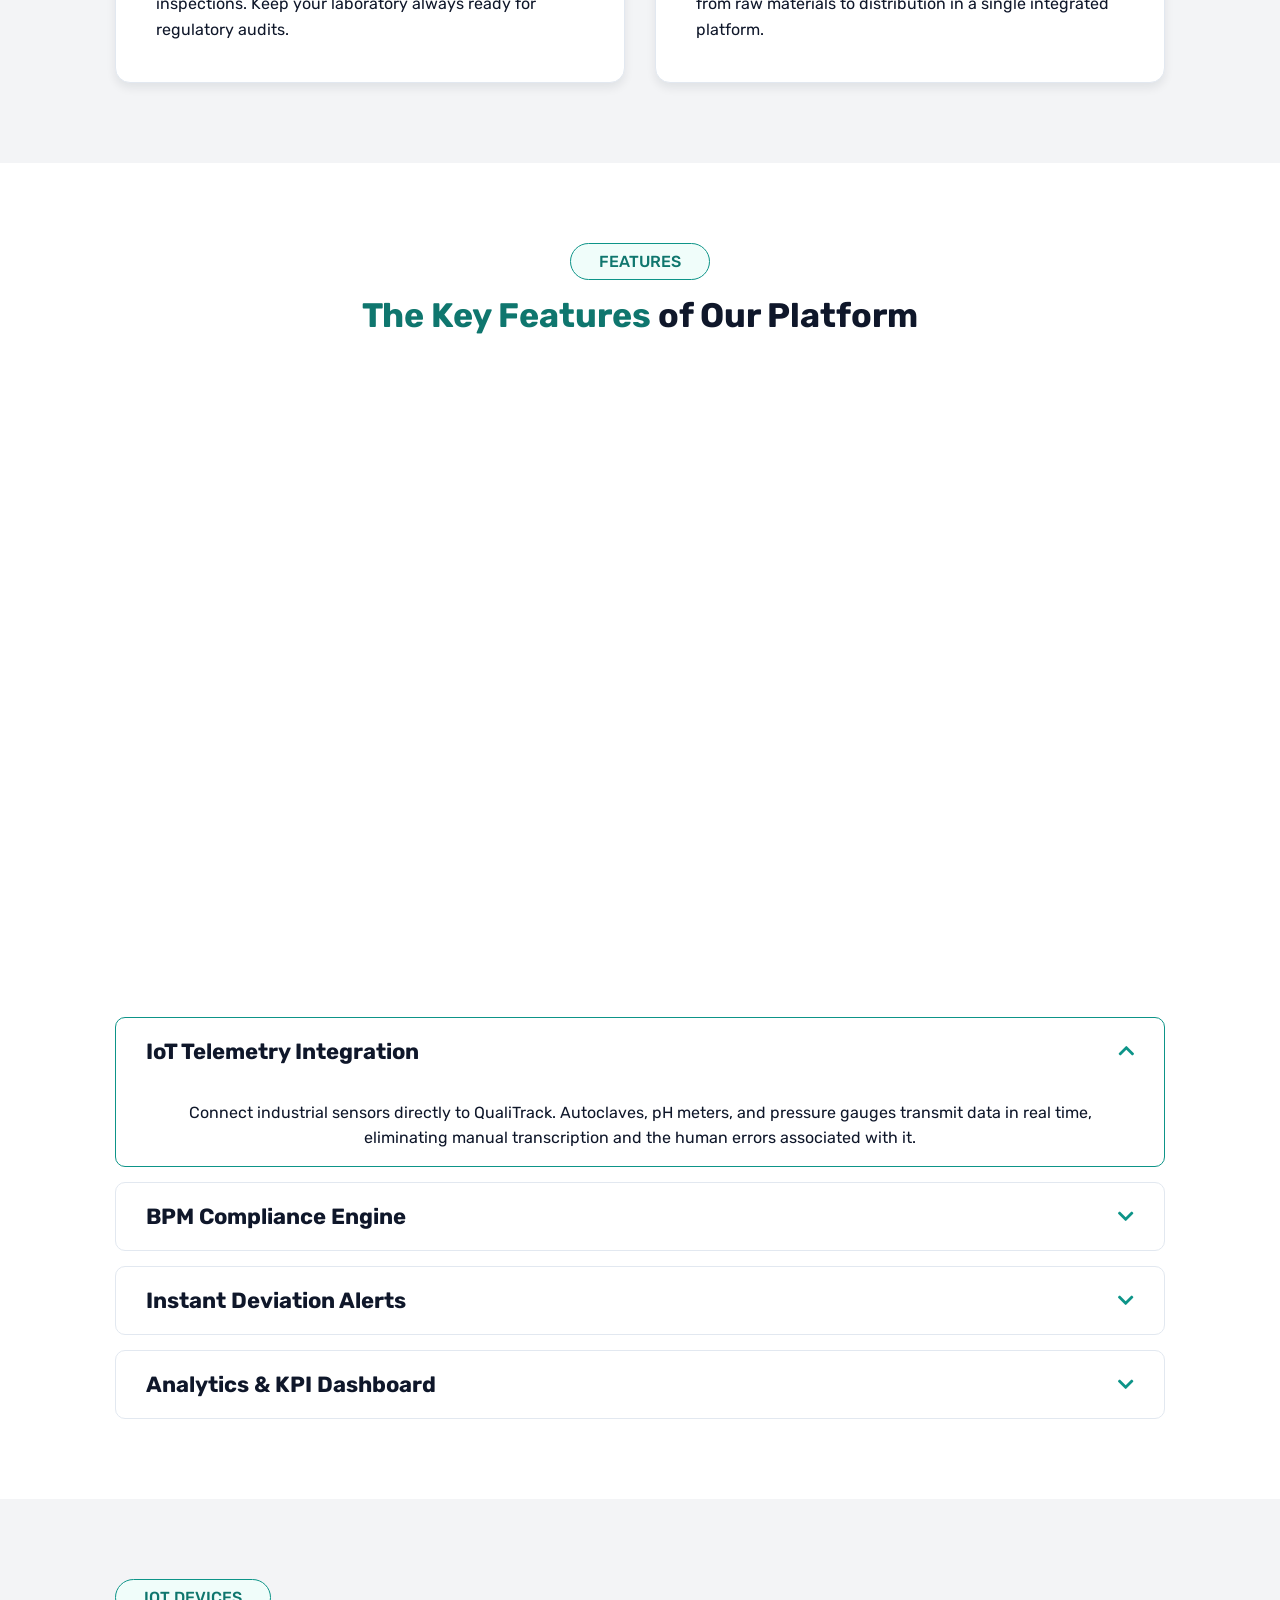
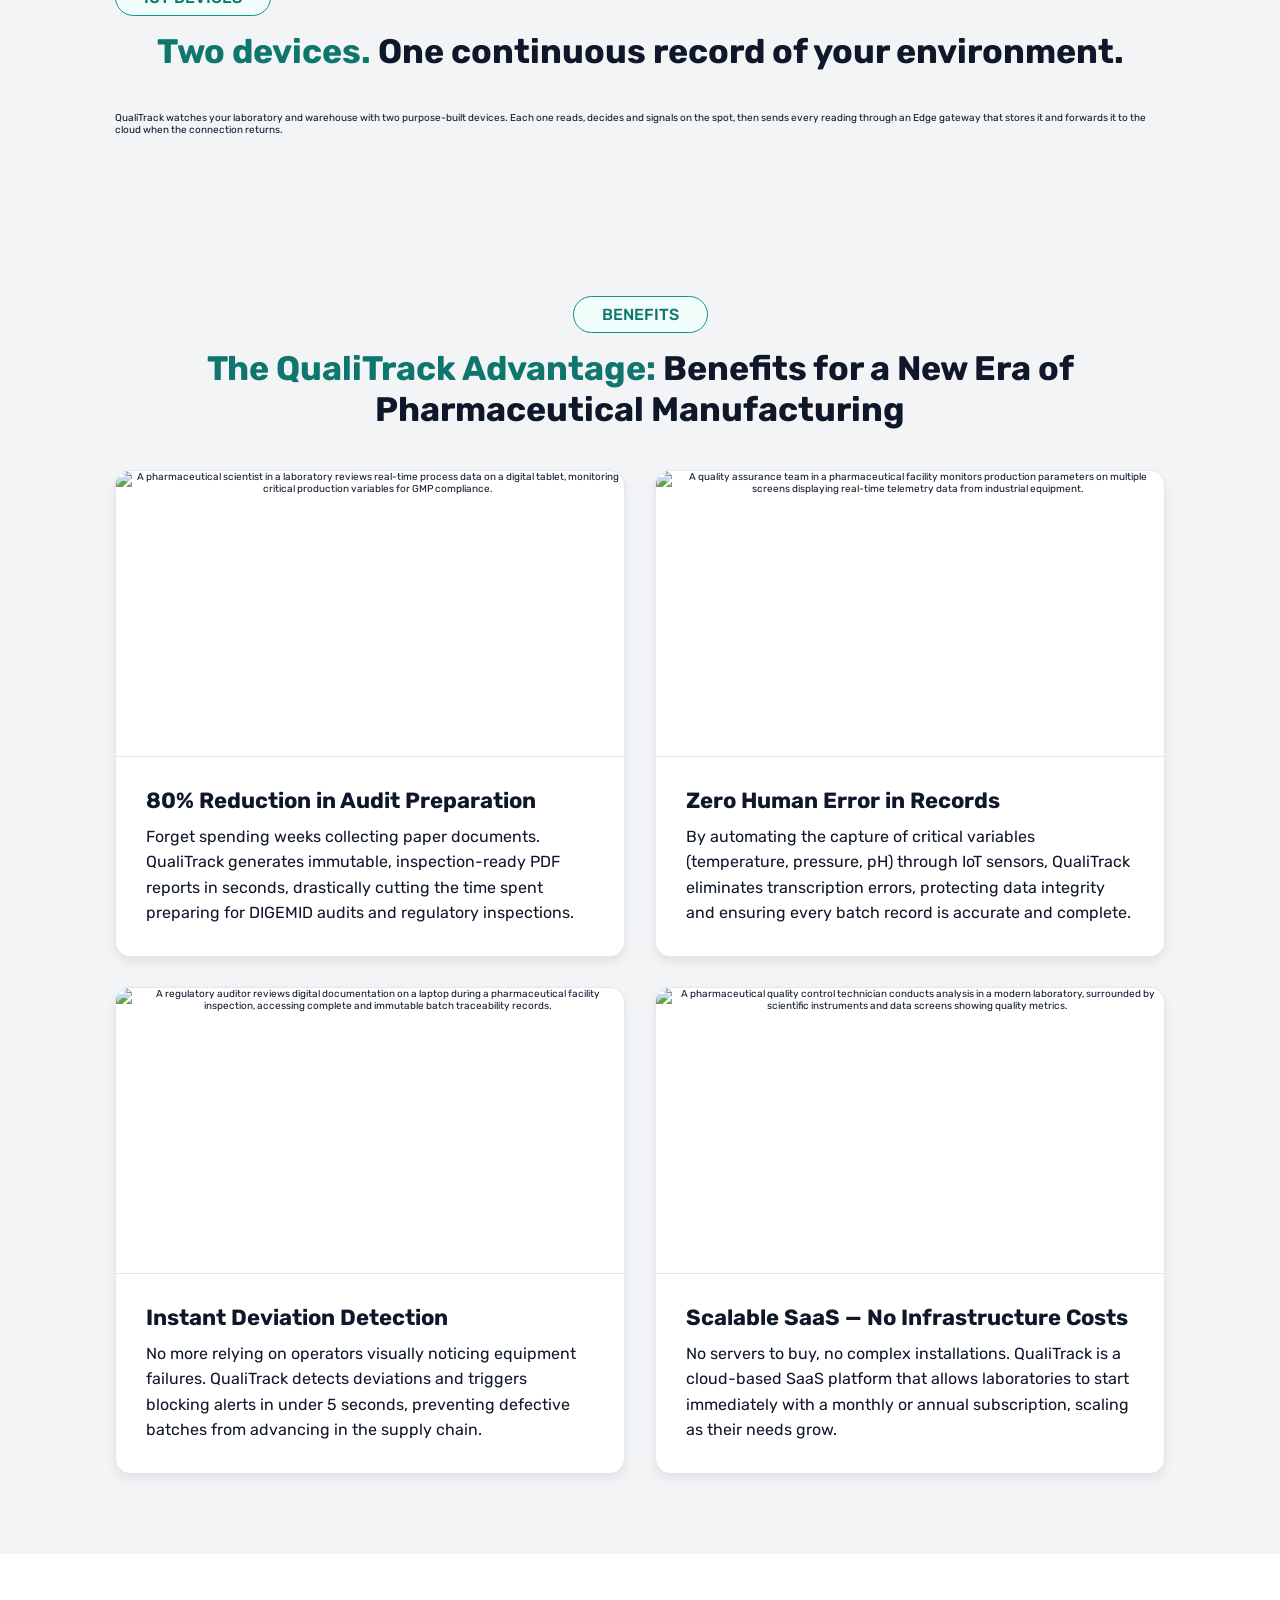
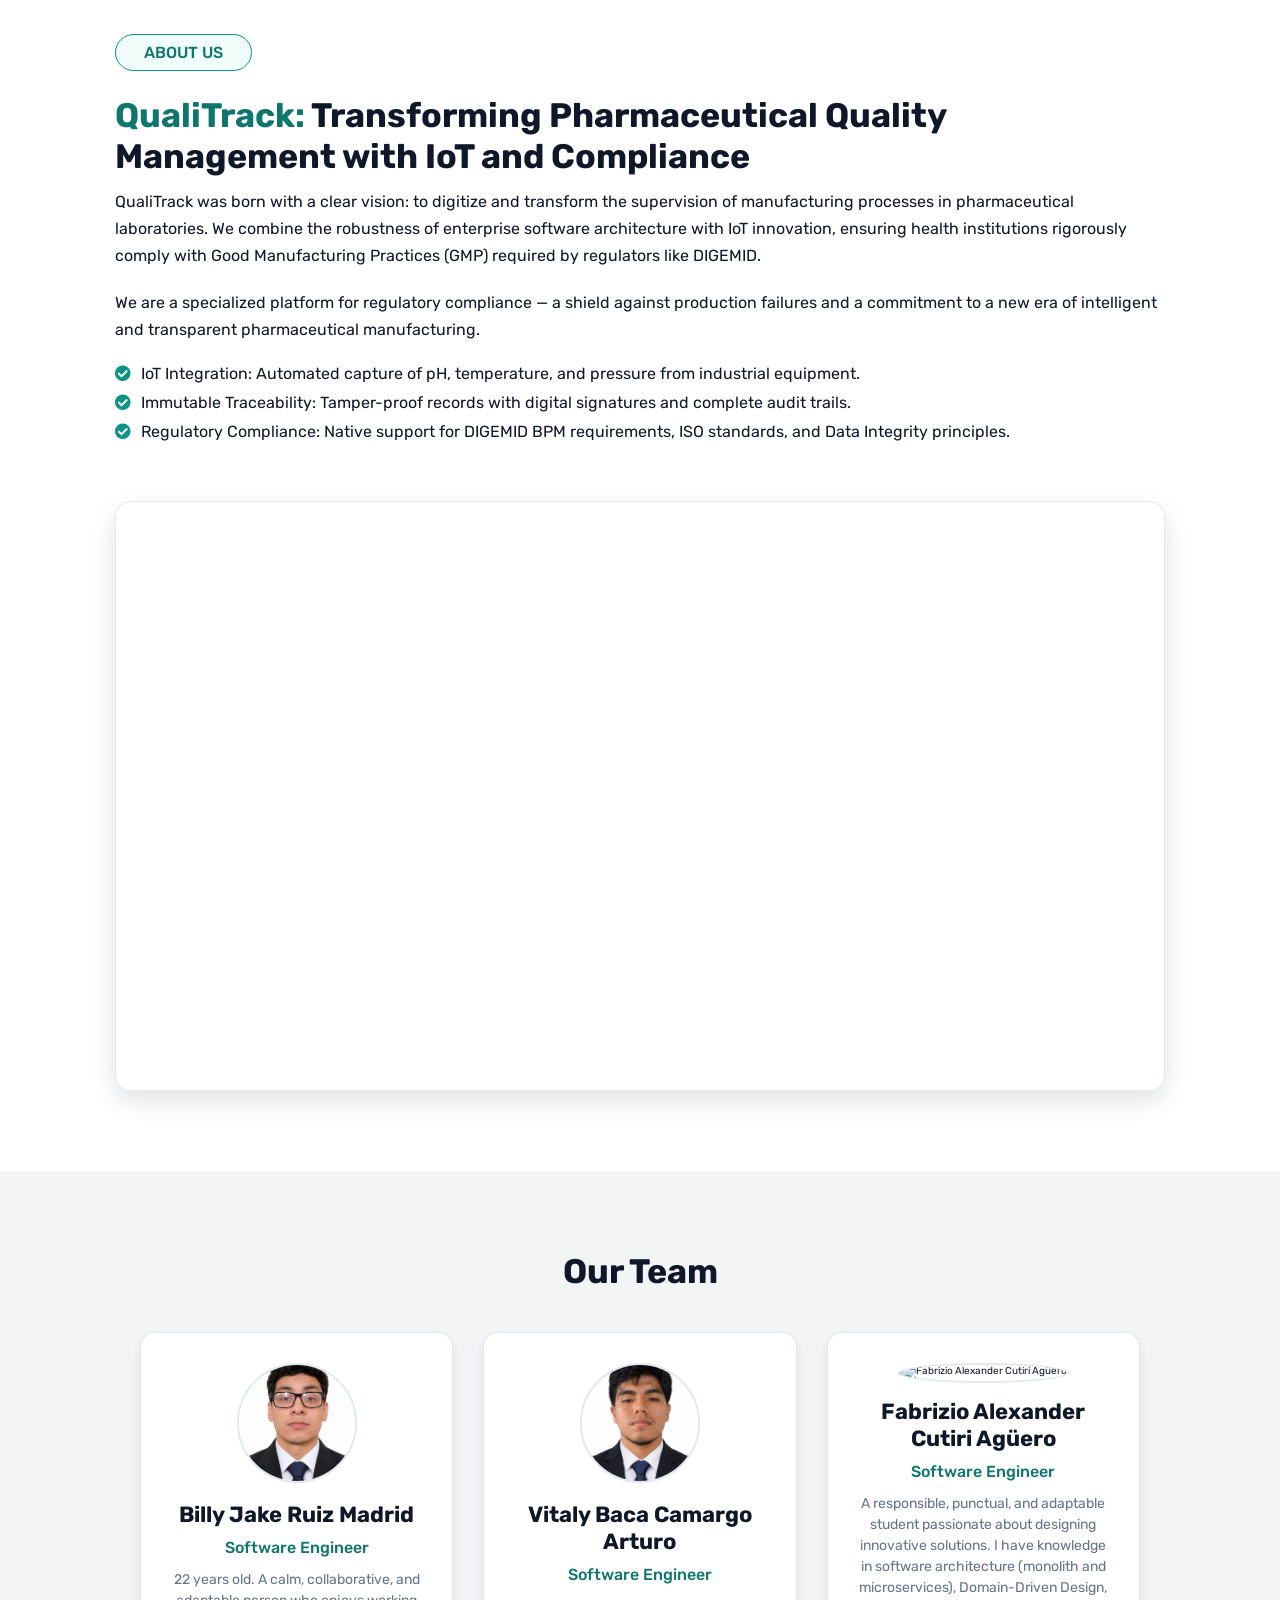
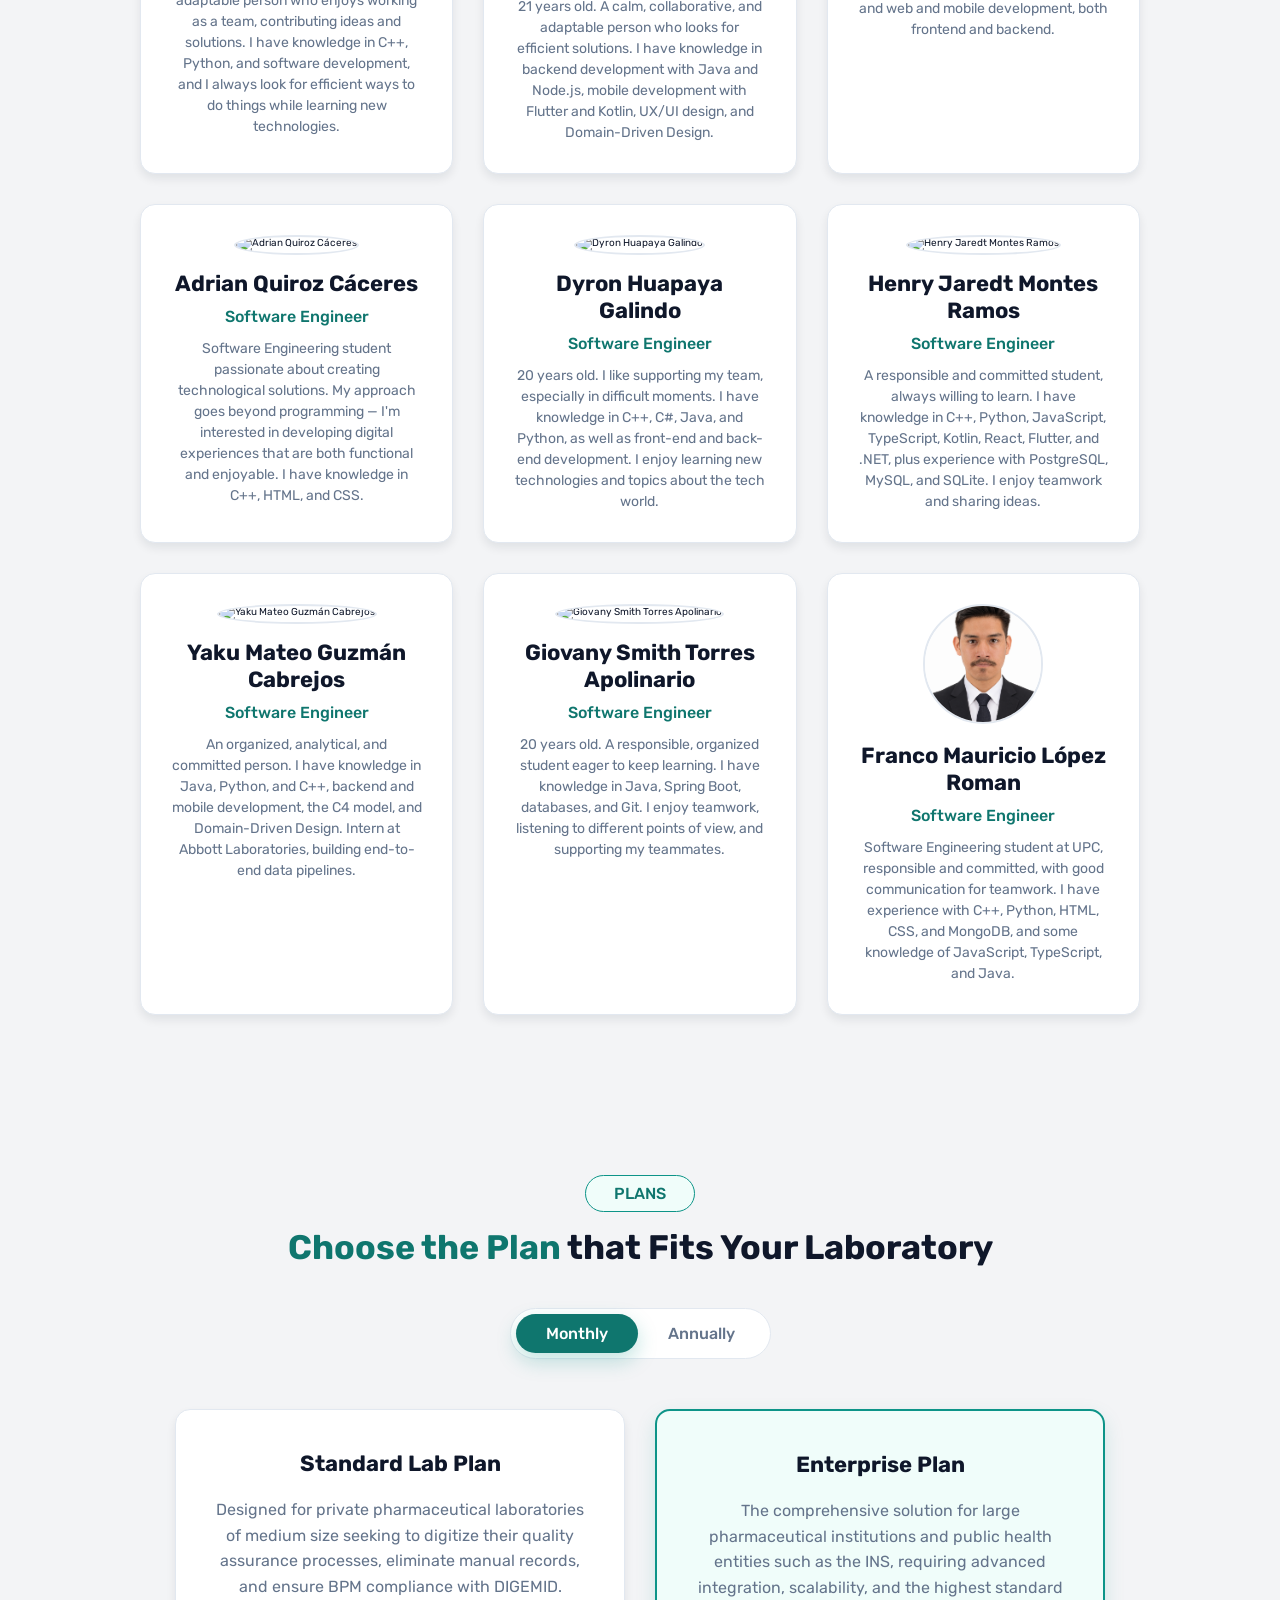
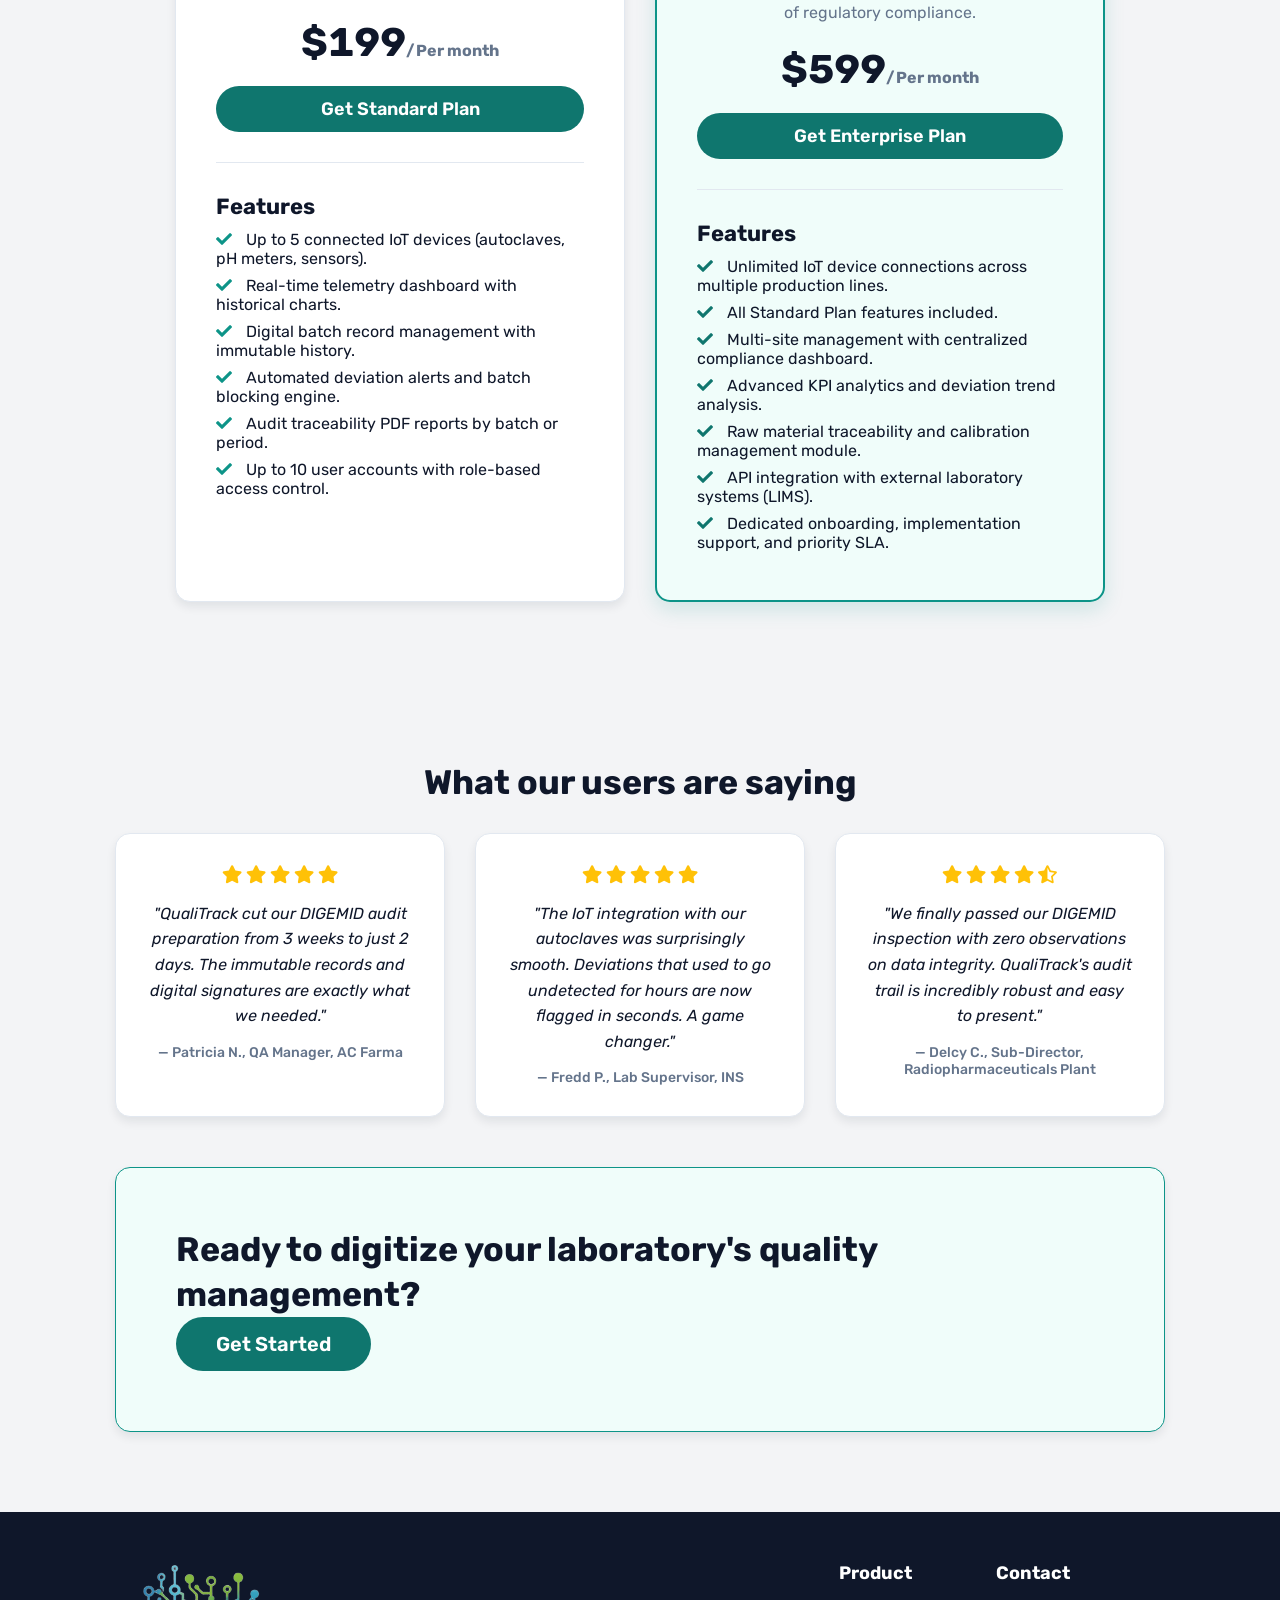
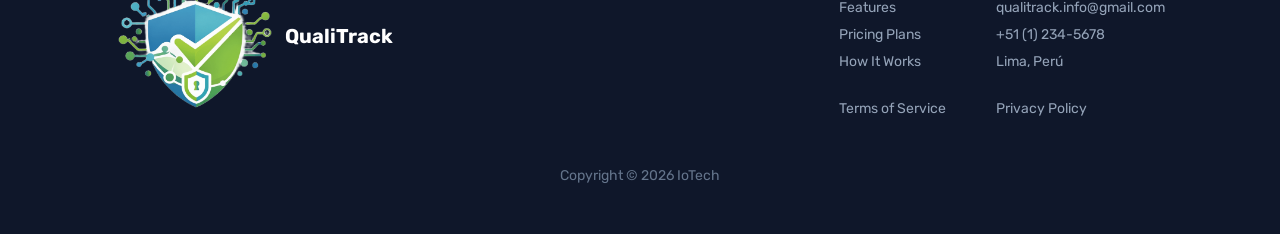
==== commit 42b8f00a: "feat(index): add IoT Devices section with introductory content" ====
--- a/public/index.html
+++ b/public/index.html
@@ -135,6 +135,20 @@
                 </div>
             </div>
         </div>
+    </div>
+</section>
+
+<!-- IoT Devices Section -->
+<section class="devices" id="devices-section">
+    <div class="devices-inner">
+        <span class="section-button-title" data-i18n="devices.button">IoT Devices</span>
+        <h2 class="section-heading-split">
+            <span class="highlight-blue" data-i18n="devices.headingLead">Two devices.</span>
+            <span data-i18n="devices.headingMain">One continuous record of your environment.</span>
+        </h2>
+        <p class="devices-intro" data-i18n="devices.intro">
+            QualiTrack watches your laboratory and warehouse with two purpose-built devices. Each one reads, decides and signals on the spot, then sends every reading through an Edge gateway that stores it and forwards it to the cloud when the connection returns.
+        </p>
     </div>
 </section>
 
--- a/public/assets/styles/style.css
+++ b/public/assets/styles/style.css
@@ -1,37 +1,19 @@
 @import url('https://fonts.googleapis.com/css2?family=Rubik:ital,wght@0,300..900;1,300..900&display=swap');
 
 :root {
-    /* Colors of the style guide: teal for identity, slate for text, grays to support */
-    --primary-color: #0d9488;
-    --primary-strong: #0f766e; /* The teal that reaches AA on white: text and filled buttons */
-    --primary-hover: #115e59;
-    --primary-surface: #f0fdfa;
-    --secondary-color: #0f172a;
-    --tertiary-color: #64748b;
-    --text-subtle: #94a3b8;
-    --heading-color: #1a3a5c; /* The technology blue of the logo, for the main title */
-    --bg-light: #f3f4f6;
-    --white: #ffffff;
-    --border-color: #e2e8f0;
-    --success-color: #4caf50;
-    --error-color: #f44336;
-    --warning-color: #ffc107;
-
-    /* Type scale of the style guide (1rem = 10px) */
     --fs-display: 5rem;
     --fs-h1: 4rem;
-    --fs-h2: 3rem;
+    --fs-h2: 3.4rem;
     --fs-h3: 2.2rem;
     --fs-lead: 2rem;
     --fs-large: 1.8rem;
     --fs-body: 1.6rem;
     --fs-small: 1.4rem;
 
-    /* Sections breathe with 5rem above and below; cards use 3rem to 4rem inside */
-    --section-padding: 5rem 9%;
-
-    --radius-sm: 12px;
-    --radius-lg: 12px;
+    --section-padding: 8rem 9%;
+
+    --radius-sm: 1rem;
+    --radius-lg: 1.5rem;
     --radius-pill: 5rem;
     --shadow-sm: 0 0.5rem 1rem rgba(15, 23, 42, 0.08);
     --shadow-md: 0 1rem 2.4rem rgba(15, 23, 42, 0.12);
@@ -54,7 +36,7 @@
 }
 
 a:focus-visible, button:focus-visible, input:focus-visible {
-    outline: 3px solid var(--primary-color);
+    outline: 3px solid #0d9488;
     outline-offset: 2px;
 }
 
@@ -66,13 +48,8 @@
 }
 
 body {
-    background: var(--bg-light);
-    color: var(--secondary-color);
-    line-height: 1.6;
-}
-
-h1, h2, h3, h4 {
-    line-height: 1.25;
+    background: #f3f4f6;
+    color: #0f172a;
 }
 
 section {
@@ -102,7 +79,7 @@
 
 .heading, .section-heading-split {
     text-align: center;
-    color: var(--secondary-color);
+    color: #0f172a;
 }
 
 .heading {
@@ -110,19 +87,19 @@
 }
 
 .button {
-    background: var(--primary-strong);
-    color: var(--white);
+    background: #0f766e;
+    color: #ffffff;
 }
 
 .button:hover {
-    background: var(--primary-hover);
+    background: #115e59;
 }
 
 .section-button-title {
     display: inline-block;
-    background-color: var(--primary-surface);
-    color: var(--primary-strong);
-    border: 1px solid var(--primary-color);
+    background-color: #f0fdfa;
+    color: #0f766e;
+    border: 1px solid #0d9488;
     padding: 0.8rem 2.8rem;
     border-radius: var(--radius-pill);
     font-size: var(--fs-body);
@@ -138,12 +115,12 @@
 }
 
 .section-heading-split .highlight-blue {
-    color: var(--primary-strong);
+    color: #0f766e;
     font-weight: 700;
 }
 
 .offer-box, .benefit-card-image, .team-member, .plan-card, .review-card {
-    border: 1px solid var(--border-color);
+    border: 1px solid #e2e8f0;
     border-radius: var(--radius-lg);
     box-shadow: var(--shadow-sm);
     transition: transform 0.3s ease, box-shadow 0.3s ease, border-color 0.3s ease;
@@ -152,12 +129,12 @@
 .offer-box:hover, .benefit-card-image:hover, .team-member:hover, .plan-card:hover, .review-card:hover {
     transform: var(--lift);
     box-shadow: var(--shadow-md);
-    border-color: var(--primary-color);
+    border-color: #0d9488;
 }
 
 .what-we-offer .container, .benefits-grid-image {
     display: grid;
-    grid-template-columns: repeat(auto-fit, minmax(min(40rem, 100%), 1fr));
+    grid-template-columns: repeat(auto-fit, minmax(40rem, 1fr));
     gap: 3rem;
 }
 
@@ -166,14 +143,14 @@
 }
 
 .features-accordion, .about-us {
-    background: var(--white);
+    background: #ffffff;
     max-width: none;
 }
 
 .what-we-offer .offer-box p, .features-accordion .accordion-content p,
 .plans .plan-card .plan-description {
     font-size: var(--fs-body);
-    color: var(--secondary-color);
+    color: #0f172a;
     line-height: 1.6;
 }
 
@@ -181,15 +158,14 @@
     display: none;
 }
 
-/* Same size as the language switcher of the web app: 40px high, like every control of the header */
 .language-switcher {
     display: inline-flex;
     align-items: center;
-    gap: 2px;
-    padding: 3px;
-    border: 1px solid var(--border-color);
+    gap: 4px;
+    padding: 4px;
+    border: 1px solid #e2e8f0;
     border-radius: 999px;
-    background: var(--white);
+    background: #ffffff;
     overflow: visible;
 }
 
@@ -198,30 +174,29 @@
     border: 0;
     border-radius: 999px;
     background: transparent;
-    color: var(--tertiary-color);
+    color: #64748b;
     font-family: inherit;
-    font-size: 13px;
+    font-size: 14px;
     font-weight: 500;
-    min-width: 36px;
-    min-height: 32px;
+    min-height: 44px;
     line-height: 1;
-    padding: 0 10px;
+    padding: 0 24px;
     cursor: pointer;
     transition: background-color 0.2s ease, color 0.2s ease;
 }
 
 .language-switcher .language-button:hover:not(.active) {
-    background: var(--bg-light);
+    background: #f3f4f6;
 }
 
 .language-switcher .language-button.active {
-    background: var(--primary-strong);
-    color: var(--white);
+    background: #0f766e;
+    color: #ffffff;
     font-weight: 600;
 }
 
 .language-switcher .language-button:focus-visible {
-    outline: 3px solid var(--primary-color);
+    outline: 3px solid #0d9488;
     outline-offset: 2px;
     border-radius: 999px;
 }
@@ -233,11 +208,11 @@
     right: 0;
     min-height: 64px;
     padding: 0 24px;
-    background: var(--white);
+    background: #ffffff;
     display: flex;
     align-items: center;
     z-index: 1000;
-    border-bottom: 1px solid var(--border-color);
+    border-bottom: 1px solid #e2e8f0;
     box-shadow: 0 1px 3px rgba(15, 23, 42, 0.08);
     transition: box-shadow 0.2s ease;
 }
@@ -249,10 +224,10 @@
 .header .logo {
     display: flex;
     align-items: center;
-    gap: 12px;
+    gap: 10px;
     margin-right: 24px;
-    color: var(--secondary-color);
-    font-size: 22px; /* Like the name of the web app in its header */
+    color: #0f172a;
+    font-size: 24px;
     font-weight: 700;
     line-height: 1;
     text-decoration: none;
@@ -265,7 +240,7 @@
 }
 
 .header .logo:focus-visible {
-    outline: 3px solid var(--primary-color);
+    outline: 3px solid #0d9488;
     outline-offset: 2px;
     border-radius: 8px;
 }
@@ -286,7 +261,7 @@
 .header .navigation-bar a {
     padding: 8px 14px;
     border-radius: 8px;
-    color: var(--secondary-color);
+    color: #0f172a;
     font-size: 16px;
     font-weight: 500;
     transition: background-color 0.2s ease, color 0.2s ease;
@@ -294,8 +269,8 @@
 
 .header .navigation-bar a:hover,
 .header .navigation-bar a.active {
-    background: var(--primary-surface);
-    color: var(--primary-strong);
+    background: #f0fdfa;
+    color: #0f766e;
 }
 
 .header .buttons {
@@ -309,8 +284,8 @@
     min-height: 40px;
     padding: 8px 20px;
     border-radius: 999px;
-    background: var(--primary-strong);
-    color: var(--white);
+    background: #0f766e;
+    color: #ffffff;
     font-size: 14px;
     font-weight: 600;
     white-space: nowrap;
@@ -320,40 +295,37 @@
 }
 
 .header .buttons .sign-up:hover {
-    background: var(--primary-hover);
+    background: #115e59;
 }
 
 .header .fa-bars {
     display: none;
     margin-left: 16px;
-    color: var(--secondary-color);
+    color: #0f172a;
     font-size: 24px;
     cursor: pointer;
 }
 
-/* Text and image side by side in a centered band, so a wide screen adds margin around them */
 .home {
-    display: grid;
-    grid-template-columns: minmax(0, 55rem) minmax(0, 52rem);
-    justify-content: center;
-    align-items: center;
-    gap: clamp(4rem, 6vw, 9.6rem);
+    min-height: 100vh;
     width: 100%;
-    max-width: 128rem;
-    /* Like the web app, the hero fills the first screen under the header and centers its content in it */
-    min-height: 100vh;
-    padding: calc(64px + 4rem) 4rem 4rem;
-    background: var(--bg-light);
+    display: flex;
+    align-items: center;
+    justify-content: space-evenly;
+    padding-top: 10rem;
+    background: #f3f4f6;
+    max-width: none;
 }
 
 .home .hero-content-wrapper {
     z-index: 2;
-    text-align: left;
+    max-width: 60rem;
+    text-align: center;
 }
 
 .home h1 {
-    font-size: clamp(var(--fs-h1), 4vw, 5.6rem); /* Same size as the title of the web app */
-    color: var(--heading-color);
+    font-size: var(--fs-display);
+    color: #1a3a5c;
     font-weight: 700;
     line-height: 1.2;
     margin-bottom: 1.5rem;
@@ -361,33 +333,33 @@
 
 .home p {
     font-size: var(--fs-lead);
-    color: var(--tertiary-color);
+    color: #64748b;
     padding: 1rem 0;
     margin-bottom: 3rem;
 }
 
 .home .button-home {
-    background: var(--primary-strong);
-    color: var(--white);
-    font-size: var(--fs-large);
+    background: #0f766e;
+    color: #ffffff;
+    font-size: var(--fs-lead);
 }
 
 .home .button-home:hover {
-    background: var(--primary-hover);
+    background: #115e59;
 }
 
 .home .image-container {
     z-index: 2;
-    width: 100%;
-    max-width: 52rem;
+    max-width: 45rem;
     animation: float 3s ease-in-out infinite;
+    margin-left: 2rem;
 }
 
 .home .image-container .home-image img {
     width: 100%;
     border-radius: var(--radius-lg);
     box-shadow: var(--shadow-md);
-    border: 1px solid var(--border-color);
+    border: 1px solid #e2e8f0;
 }
 
 @keyframes float {
@@ -405,20 +377,20 @@
 }
 
 .what-we-offer .offer-box {
-    background: var(--white);
+    background: #ffffff;
     padding: 4rem;
     text-align: left;
 }
 
 .what-we-offer .offer-box .icon-container {
     font-size: 4rem;
-    color: var(--primary-color);
+    color: #0d9488;
     margin-bottom: 2rem;
 }
 
 .what-we-offer .offer-box h3 {
     font-size: var(--fs-h3);
-    color: var(--secondary-color);
+    color: #0f172a;
     font-weight: 700;
     margin-bottom: 1rem;
 }
@@ -437,14 +409,17 @@
     border-radius: var(--radius-lg);
     overflow: hidden;
     box-shadow: var(--shadow-md);
-    animation: float 3s ease-in-out infinite;
-    min-width: min(40rem, 100%); /* Never wider than a small phone */
-    border: 1px solid var(--border-color);
+    animation: float 2s ease-in-out infinite;
+    min-width: min(40rem, 100%);
+    box-shadow: var(--shadow-md), 0 0 0 1px var(--border-color);
 }
 
 .features-accordion .video-container-split iframe {
+    display: block;
     width: 100%;
     height: 100%;
+    aspect-ratio: 16 / 9;
+    border: 0;
 }
 
 .features-accordion .accordion-container {
@@ -452,19 +427,19 @@
     display: flex;
     flex-direction: column;
     gap: 1.5rem;
-    min-width: min(40rem, 100%); /* Never wider than a small phone */
+    min-width: 40rem;
 }
 
 .features-accordion .accordion-item {
-    background: var(--white);
-    border: 1px solid var(--border-color);
+    background: #ffffff;
+    border: 1px solid #e2e8f0;
     border-radius: var(--radius-sm);
     overflow: hidden;
     transition: border-color 0.3s ease, box-shadow 0.3s ease;
 }
 
 .features-accordion .accordion-item.active {
-    border-color: var(--primary-color);
+    border-color: #0d9488;
 }
 
 .features-accordion .accordion-title {
@@ -477,13 +452,13 @@
 
 .features-accordion .accordion-title h4 {
     font-size: var(--fs-h3);
-    color: var(--secondary-color);
+    color: #0f172a;
     font-weight: 700;
 }
 
 .features-accordion .accordion-title .fas {
     font-size: 1.8rem;
-    color: var(--primary-color);
+    color: #0d9488;
     transition: transform 0.3s ease;
 }
 
@@ -508,7 +483,7 @@
 }
 
 .benefit-card-image {
-    background: var(--white);
+    background: #ffffff;
     overflow: hidden;
 }
 
@@ -516,7 +491,7 @@
     width: 100%;
     aspect-ratio: 16 / 9;
     overflow: hidden;
-    border-bottom: 1px solid var(--border-color);
+    border-bottom: 1px solid #e2e8f0;
 }
 
 .card-image-container img {
@@ -533,14 +508,14 @@
 
 .card-content h3 {
     font-size: var(--fs-h3);
-    color: var(--secondary-color);
+    color: #0f172a;
     font-weight: 700;
     margin-bottom: 1rem;
 }
 
 .card-content p {
     font-size: var(--fs-body);
-    color: var(--secondary-color);
+    color: #0f172a;
     line-height: 1.6;
 }
 
@@ -563,7 +538,7 @@
 
 .about-us .content-about h2 {
     font-size: var(--fs-h2);
-    color: var(--secondary-color);
+    color: #0f172a;
     font-weight: 700;
     margin: 1rem 0;
     line-height: 1.2;
@@ -571,8 +546,8 @@
 
 .about-us .content-about p {
     font-size: var(--fs-body);
-    color: var(--secondary-color);
-    line-height: 1.6;
+    color: #0f172a;
+    line-height: 1.7;
     margin-bottom: 2rem;
 }
 
@@ -582,12 +557,12 @@
 
 .about-us .content-about ul li {
     font-size: var(--fs-body);
-    color: var(--secondary-color);
+    color: #0f172a;
     margin-bottom: 1rem;
 }
 
 .about-us .content-about ul li .fas {
-    color: var(--primary-color);
+    color: #0d9488;
     margin-right: 1rem;
 }
 
@@ -598,7 +573,7 @@
     border-radius: var(--radius-lg);
     overflow: hidden;
     box-shadow: var(--shadow-md);
-    border: 1px solid var(--border-color);
+    border: 1px solid #e2e8f0;
 }
 
 .about-us .video-container iframe {
@@ -620,7 +595,7 @@
 }
 
 .our-team .team-member {
-    background: var(--white);
+    background: #ffffff;
     padding: 3rem;
     text-align: center;
     flex: 1 1 30rem;
@@ -633,27 +608,27 @@
     border-radius: 50%;
     object-fit: cover;
     margin-bottom: 1.5rem;
-    border: 2px solid var(--border-color);
+    border: 2px solid #e2e8f0;
 }
 
 .our-team .team-member h3 {
     font-size: var(--fs-h3);
-    color: var(--secondary-color);
+    color: #0f172a;
     font-weight: 700;
     margin-bottom: 1rem;
 }
 
 .our-team .team-member p {
     font-size: var(--fs-body);
-    color: var(--primary-strong);
+    color: #0f766e;
     font-weight: 500;
     margin-bottom: 1.2rem;
 }
 
 .our-team .team-member span {
     font-size: var(--fs-small);
-    color: var(--tertiary-color);
-    line-height: 1.6;
+    color: #64748b;
+    line-height: 1.5;
     display: block;
 }
 
@@ -665,12 +640,12 @@
     display: flex;
     justify-content: center;
     align-items: center;
-    background: var(--white);
+    background: #ffffff;
     border-radius: var(--radius-pill);
     padding: 0.5rem;
     width: fit-content;
     margin: 2rem auto 5rem;
-    border: 1px solid var(--border-color);
+    border: 1px solid #e2e8f0;
 }
 
 .plans .toggle-button {
@@ -679,14 +654,14 @@
     font-size: var(--fs-body);
     cursor: pointer;
     background: transparent;
-    color: var(--tertiary-color);
+    color: #64748b;
     font-weight: 500;
     white-space: nowrap;
 }
 
 .plans .toggle-button.active {
-    background: var(--primary-strong);
-    color: var(--white);
+    background: #0f766e;
+    color: #ffffff;
     box-shadow: 0 0.8rem 2rem rgba(13, 148, 136, 0.25);
 }
 
@@ -698,7 +673,7 @@
 }
 
 .plans .plan-card {
-    background: var(--white);
+    background: #ffffff;
     padding: 4rem;
     text-align: center;
     max-width: 45rem;
@@ -706,29 +681,29 @@
 }
 
 .plans .plan-card.highlight-card {
-    background: var(--primary-surface);
-    color: var(--secondary-color);
-    border: 2px solid var(--primary-color);
+    background: #f0fdfa;
+    color: #0f172a;
+    border: 2px solid #0d9488;
     box-shadow: 0 0.8rem 2rem rgba(13, 148, 136, 0.15);
 }
 
 .plans .plan-card.highlight-card h3, .plans .plan-card.highlight-card .price p,
 .plans .plan-card.highlight-card .features h4,
 .plans .plan-card.highlight-card .features li {
-    color: var(--secondary-color);
+    color: #0f172a;
 }
 
 .plans .plan-card.highlight-card .price span {
-    color: var(--tertiary-color);
+    color: #64748b;
 }
 
 .plans .plan-card.highlight-card .annual-save, .plans .plan-card.highlight-card .features .fas {
-    color: var(--primary-strong);
+    color: #0f766e;
 }
 
 .plans .plan-card h3 {
     font-size: var(--fs-h3);
-    color: var(--secondary-color);
+    color: #0f172a;
     font-weight: 700;
     margin-bottom: 2rem;
 }
@@ -736,41 +711,41 @@
 .plans .plan-card .price p {
     font-size: var(--fs-h1);
     font-weight: 700;
-    color: var(--secondary-color);
+    color: #0f172a;
     font-variant-numeric: tabular-nums;
 }
 
 .plans .plan-card .price span {
     font-size: var(--fs-body);
-    color: var(--tertiary-color);
+    color: #64748b;
 }
 
 .plans .plan-card .annual-save {
     font-size: var(--fs-small);
-    color: var(--primary-strong);
+    color: #0f766e;
     font-weight: bold;
     margin-top: 1rem;
 }
 
 .plans .plan-card .button {
     margin-top: 2rem;
-    background: var(--primary-strong);
-    color: var(--white);
+    background: #0f766e;
+    color: #ffffff;
     width: 100%;
 }
 
 .plans .plan-card .button:hover {
-    background: var(--primary-hover);
+    background: #115e59;
 }
 
 .plans .plan-card.highlight-card .button {
-    background: var(--primary-strong);
-    color: var(--white);
+    background: #0f766e;
+    color: #ffffff;
 }
 
 .plans .plan-card.highlight-card .button:hover {
-    background: var(--primary-hover);
-    color: var(--white);
+    background: #115e59;
+    color: #ffffff;
 }
 
 .plans .plan-card .features {
@@ -780,7 +755,7 @@
 
 .plans .plan-card .features h4 {
     font-size: var(--fs-h3);
-    color: var(--secondary-color);
+    color: #0f172a;
     font-weight: 700;
     margin-bottom: 1rem;
 }
@@ -791,32 +766,32 @@
 
 .plans .plan-card .features li {
     font-size: var(--fs-body);
-    color: var(--secondary-color);
+    color: #0f172a;
     margin-bottom: 0.8rem;
 }
 
 .plans .plan-card .features .fas {
-    color: var(--primary-color);
+    color: #0d9488;
     margin-right: 1rem;
 }
 
 .plans .plan-card .plan-description {
     margin-bottom: 2rem;
-    color: var(--tertiary-color);
+    color: #64748b;
 }
 
 .plans .plan-card .plan-divider {
     height: 1px;
-    background-color: var(--border-color);
+    background-color: #e2e8f0;
     margin: 3rem 0;
 }
 
 .plans .plan-card.highlight-card .plan-description {
-    color: var(--tertiary-color);
+    color: #64748b;
 }
 
 .plans .plan-card.highlight-card .plan-divider {
-    background-color: var(--border-color);
+    background-color: #e2e8f0;
 }
 
 .testimonials-call-to-action {
@@ -824,15 +799,15 @@
 }
 
 .testimonials-call-to-action .container-call-to-action {
-    background: var(--primary-surface);
-    border: 1px solid var(--primary-color);
+    background: #f0fdfa;
+    border: 1px solid #0d9488;
     border-radius: var(--radius-lg);
-    padding: 4rem;
+    padding: 6rem;
     display: flex;
     justify-content: space-between;
     align-items: center;
     gap: 3rem;
-    color: var(--secondary-color);
+    color: #0f172a;
     box-shadow: 0 0.5rem 1rem rgba(15, 23, 42, 0.08);
 }
 
@@ -845,19 +820,19 @@
     font-size: var(--fs-h2);
     font-weight: 700;
     line-height: 1.3;
-    color: var(--secondary-color);
+    color: #0f172a;
 }
 
 .testimonials-call-to-action .container-call-to-action .button.subscribe-button {
-    background: var(--primary-strong);
-    color: var(--white);
+    background: #0f766e;
+    color: #ffffff;
     padding: 1.5rem 4rem;
-    font-size: var(--fs-large);
+    font-size: var(--fs-lead);
     white-space: nowrap;
 }
 
 .testimonials-call-to-action .container-call-to-action .button.subscribe-button:hover {
-    background: var(--primary-hover);
+    background: #115e59;
 }
 
 .testimonials-call-to-action .container-reviews {
@@ -865,34 +840,34 @@
 }
 
 .testimonials-call-to-action .reviews-heading {
-    color: var(--secondary-color);
+    color: #0f172a;
     font-weight: 700;
     margin-bottom: 3rem;
 }
 
 .testimonials-call-to-action .review-grid {
     display: grid;
-    grid-template-columns: repeat(auto-fit, minmax(min(30rem, 100%), 1fr));
+    grid-template-columns: repeat(auto-fit, minmax(30rem, 1fr));
     gap: 3rem;
     justify-content: center;
 }
 
 .testimonials-call-to-action .review-card {
-    background: var(--white);
+    background: #ffffff;
     padding: 3rem;
     text-align: center;
-    border: 1px solid var(--border-color);
+    border: 1px solid #e2e8f0;
 }
 
 .testimonials-call-to-action .review-stars {
-    color: var(--warning-color);
+    color: #ffc107;
     font-size: 1.8rem;
     margin-bottom: 1.5rem;
 }
 
 .testimonials-call-to-action .review-text {
     font-size: var(--fs-body);
-    color: var(--secondary-color);
+    color: #0f172a;
     line-height: 1.6;
     font-style: italic;
     margin-bottom: 1.5rem;
@@ -900,13 +875,13 @@
 
 .testimonials-call-to-action .reviewer-name {
     font-size: var(--fs-small);
-    color: var(--tertiary-color);
+    color: #64748b;
     font-weight: 500;
 }
 
 .footer {
-    background: var(--secondary-color);
-    color: var(--white);
+    background: #0f172a;
+    color: #ffffff;
     padding: 5rem 9%;
 }
 
@@ -931,7 +906,7 @@
 .footer .footer-logo p {
     font-size: var(--fs-lead);
     font-weight: 700;
-    color: var(--white);
+    color: #ffffff;
 }
 
 .footer .footer-links {
@@ -944,24 +919,24 @@
 .footer .footer-links .column h4 {
     font-size: var(--fs-large);
     font-weight: 700;
-    color: var(--white);
+    color: #ffffff;
     margin-bottom: 1.5rem;
 }
 
 .footer .footer-links .column a, .footer .footer-links .column p {
     display: block;
     font-size: var(--fs-small);
-    color: var(--text-subtle);
+    color: #94a3b8;
     margin-bottom: 1rem;
 }
 
 .footer .footer-links .legal-link {
     font-size: var(--fs-small);
-    color: var(--text-subtle);
+    color: #94a3b8;
 }
 
 .footer .footer-links a:hover {
-    color: var(--primary-color);
+    color: #0d9488;
 }
 
 .footer .copyright {
@@ -970,7 +945,7 @@
     align-items: center;
     margin-top: 5rem;
     font-size: var(--fs-small);
-    color: var(--tertiary-color);
+    color: #64748b;
     text-align: center;
 }
 
@@ -987,7 +962,7 @@
 
 .legal-page-wrapper {
     min-height: 100vh;
-    background: var(--bg-light);
+    background: #f3f4f6;
     padding-top: 10rem;
     padding-bottom: 8rem;
 }
@@ -1004,27 +979,27 @@
     gap: 0.6rem;
     font-size: var(--fs-body);
     font-weight: 500;
-    color: var(--primary-strong);
+    color: #0f766e;
     margin-bottom: 4rem;
     transition: opacity 0.2s;
 }
 
 .legal-page-content .back-link:hover {
     opacity: 0.75;
-    color: var(--primary-hover);
+    color: #115e59;
 }
 
 .legal-page-content h1 {
     font-size: var(--fs-h1);
     font-weight: 700;
-    color: var(--heading-color);
+    color: #1a3a5c;
     margin-bottom: 0.8rem;
     line-height: 1.2;
 }
 
 .legal-page-content .last-updated {
     font-size: var(--fs-small);
-    color: var(--tertiary-color);
+    color: #64748b;
     margin-bottom: 5rem;
     display: block;
 }
@@ -1032,16 +1007,16 @@
 .legal-page-content h2 {
     font-size: var(--fs-h3);
     font-weight: 700;
-    color: var(--secondary-color);
+    color: #0f172a;
     margin-top: 4rem;
     margin-bottom: 1.5rem;
     padding-bottom: 1rem;
-    border-bottom: 2px solid var(--border-color);
+    border-bottom: 2px solid #e2e8f0;
 }
 
 .legal-page-content p, .legal-page-content ul li {
     font-size: var(--fs-body);
-    color: var(--secondary-color);
+    color: #0f172a;
     line-height: 1.8;
 }
 
@@ -1060,25 +1035,25 @@
 }
 
 .legal-page-content a {
-    color: var(--primary-strong);
+    color: #0f766e;
     text-decoration: underline;
 }
 
 .legal-page-content a:hover {
-    color: var(--primary-hover);
+    color: #115e59;
 }
 
 .legal-page-content .legal-back-button {
     margin-top: 5rem;
-    background: var(--primary-strong);
-    color: var(--white);
+    background: #0f766e;
+    color: #ffffff;
     font-size: var(--fs-body);
     font-weight: 600;
     text-decoration: none;
 }
 
 .legal-page-content .legal-back-button:hover {
-    background: var(--primary-hover);
+    background: #115e59;
 }
 
 @media (max-width: 1200px) {
@@ -1086,8 +1061,18 @@
         padding: 8px 10px;
     }
 
+    .home {
+        flex-direction: column;
+        text-align: center;
+        padding-top: 10rem;
+    }
+
+    .home .image-container {
+        margin-top: 2rem;
+    }
+
     .what-we-offer .container, .benefits-grid-image {
-        grid-template-columns: repeat(auto-fit, minmax(min(30rem, 100%), 1fr));
+        grid-template-columns: repeat(auto-fit, minmax(30rem, 1fr));
     }
 
     .plans-container {
@@ -1119,13 +1104,7 @@
     }
 
     section {
-        padding: 5rem 4%;
-    }
-
-    .home {
-        grid-template-columns: minmax(0, 1fr);
-        min-height: 0;
-        padding: calc(64px + 3rem) 4% 5rem;
+        padding: 6rem 4%;
     }
 
     .header {
@@ -1154,19 +1133,16 @@
         padding: 8px 14px;
     }
 
+    .language-switcher .language-button {
+        padding: 0 12px;
+    }
+
     .hero-content-wrapper h1 {
         font-size: 4.5rem;
     }
 
     .home .hero-content-wrapper {
-        padding: 0;
-    }
-
-    /* Once the hero stacks, its call to action sits in the middle of the screen */
-    .home .button-home {
-        display: block;
-        width: fit-content;
-        margin: 0 auto;
+        padding: 0 2rem;
     }
 }
 
@@ -1185,12 +1161,12 @@
         top: 100%;
         left: 0;
         right: 0;
-        background: var(--white);
+        background: #ffffff;
         flex-direction: column;
         align-items: center;
         gap: 1.5rem;
         padding: 20px 16px;
-        border-bottom: 1px solid var(--border-color);
+        border-bottom: 1px solid #e2e8f0;
         box-shadow: 0 10px 24px rgba(15, 23, 42, 0.12);
         clip-path: polygon(0 0, 100% 0, 100% 0, 0 0);
         transition: clip-path 0.3s ease-in-out;
@@ -1214,7 +1190,7 @@
         flex-direction: column;
         width: 100%;
         margin-top: 8px;
-        border-top: 1px solid var(--border-color);
+        border-top: 1px solid #e2e8f0;
         padding-top: 16px;
         margin-left: 0;
     }
@@ -1250,7 +1226,7 @@
 
     .video-container iframe, .video-container-split iframe {
         width: 100%;
-        height: 30rem;
+        height: 100%;
     }
 
     .features-container-split {
@@ -1318,7 +1294,7 @@
     }
 
     .home .hero-content-wrapper h1 {
-        font-size: 4.5rem;
+        font-size: 3.5rem;
     }
 }
 
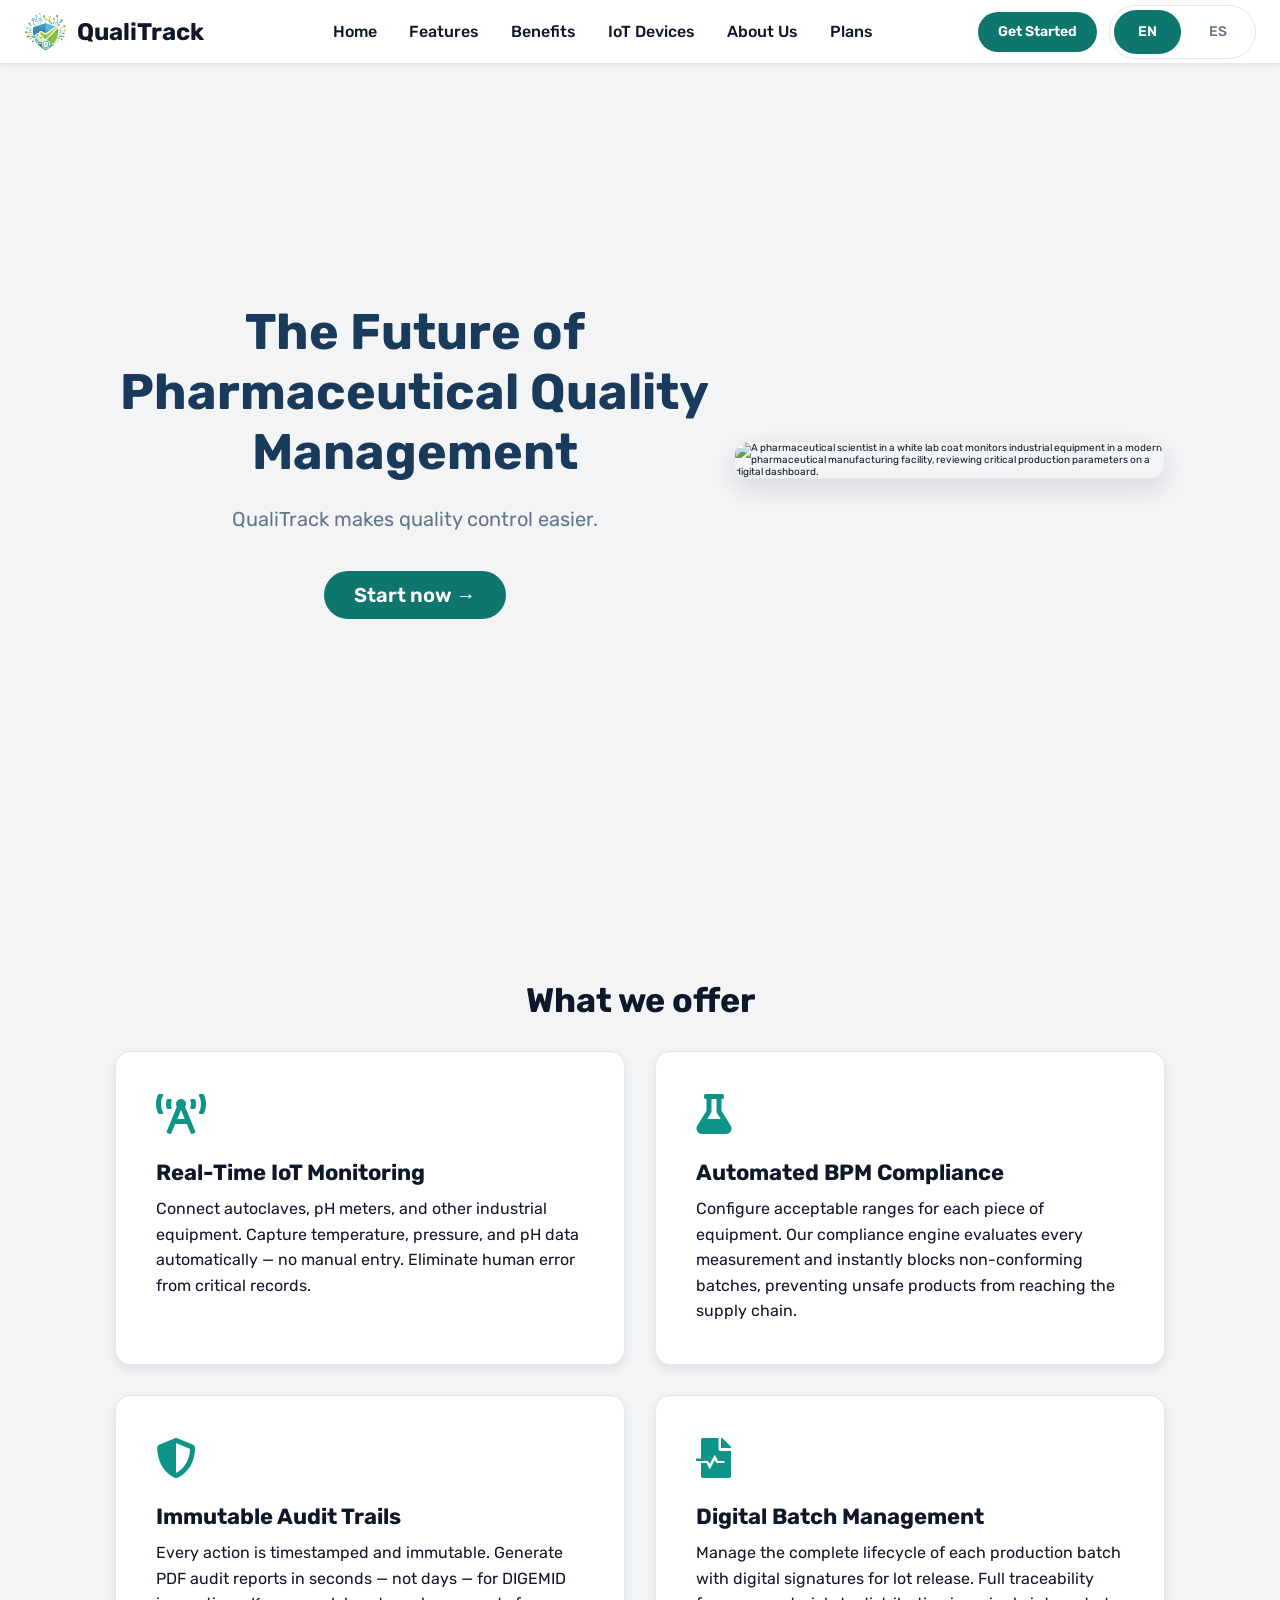
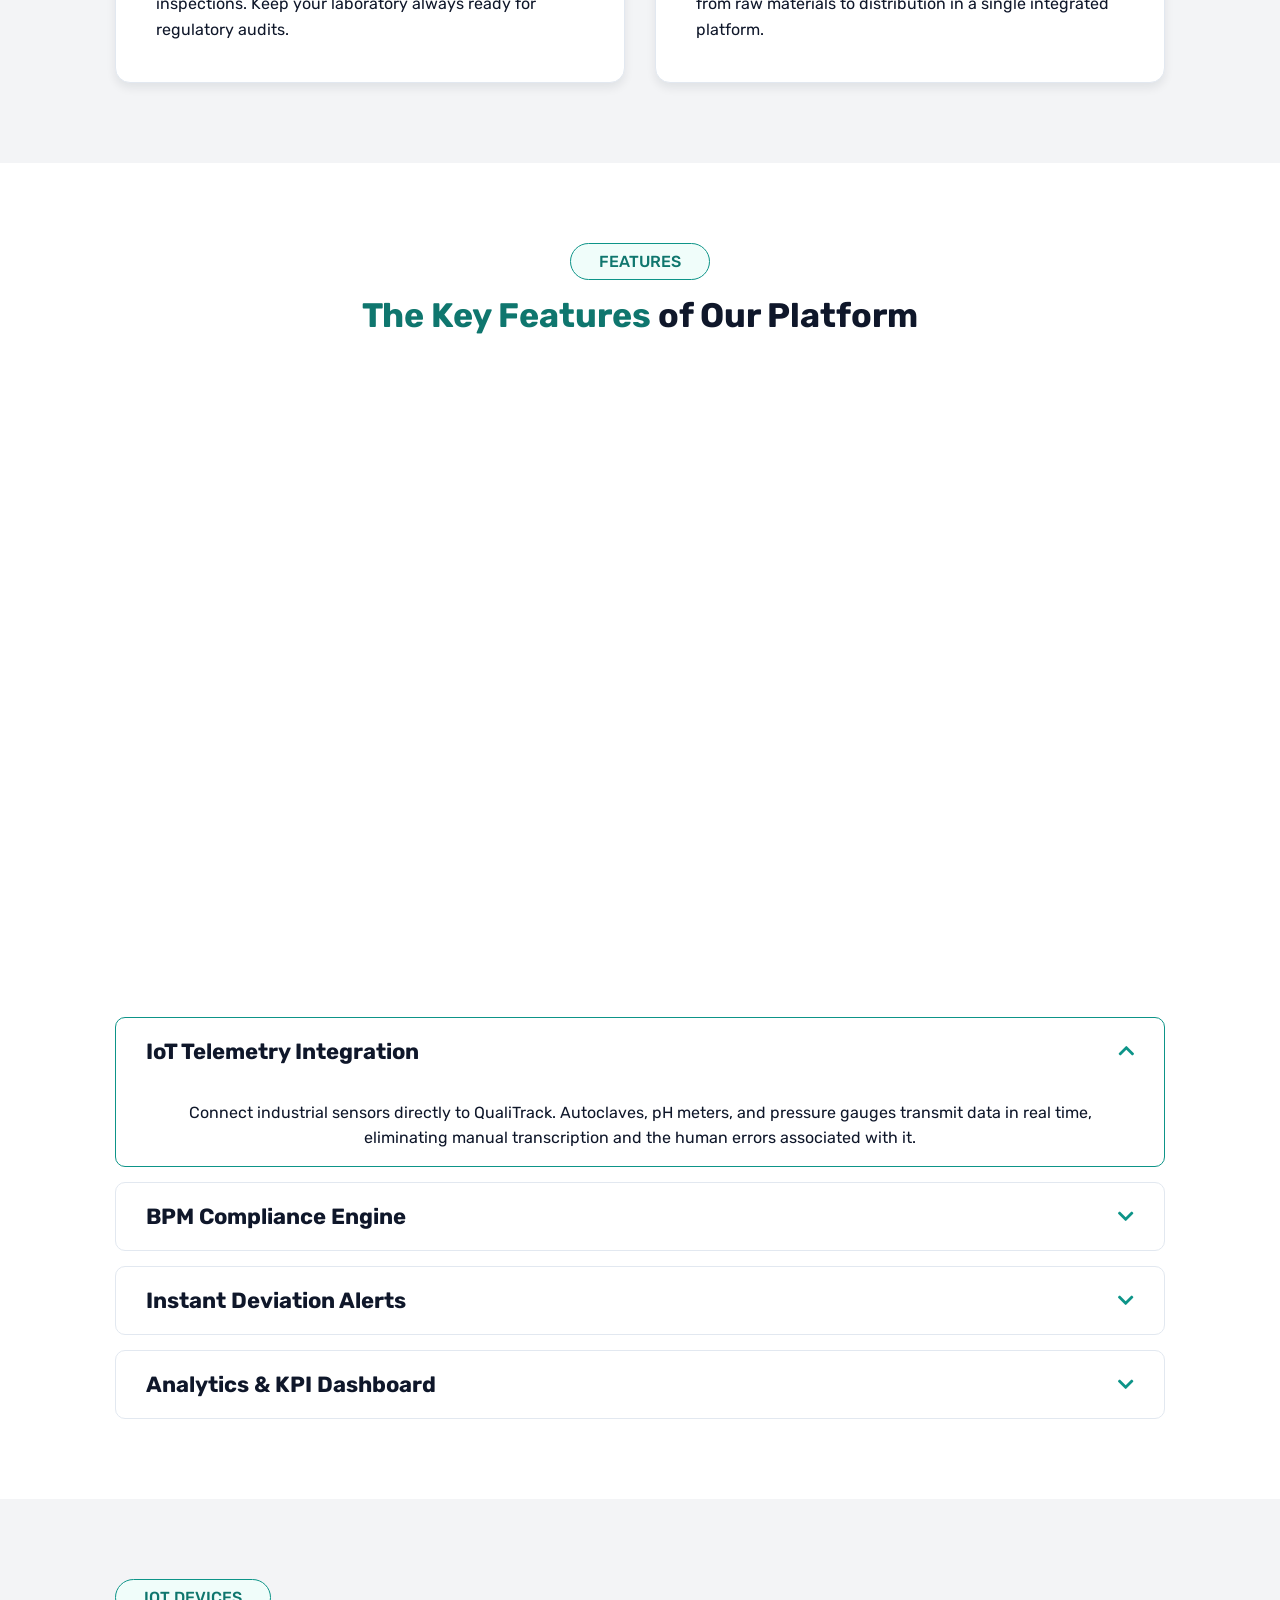
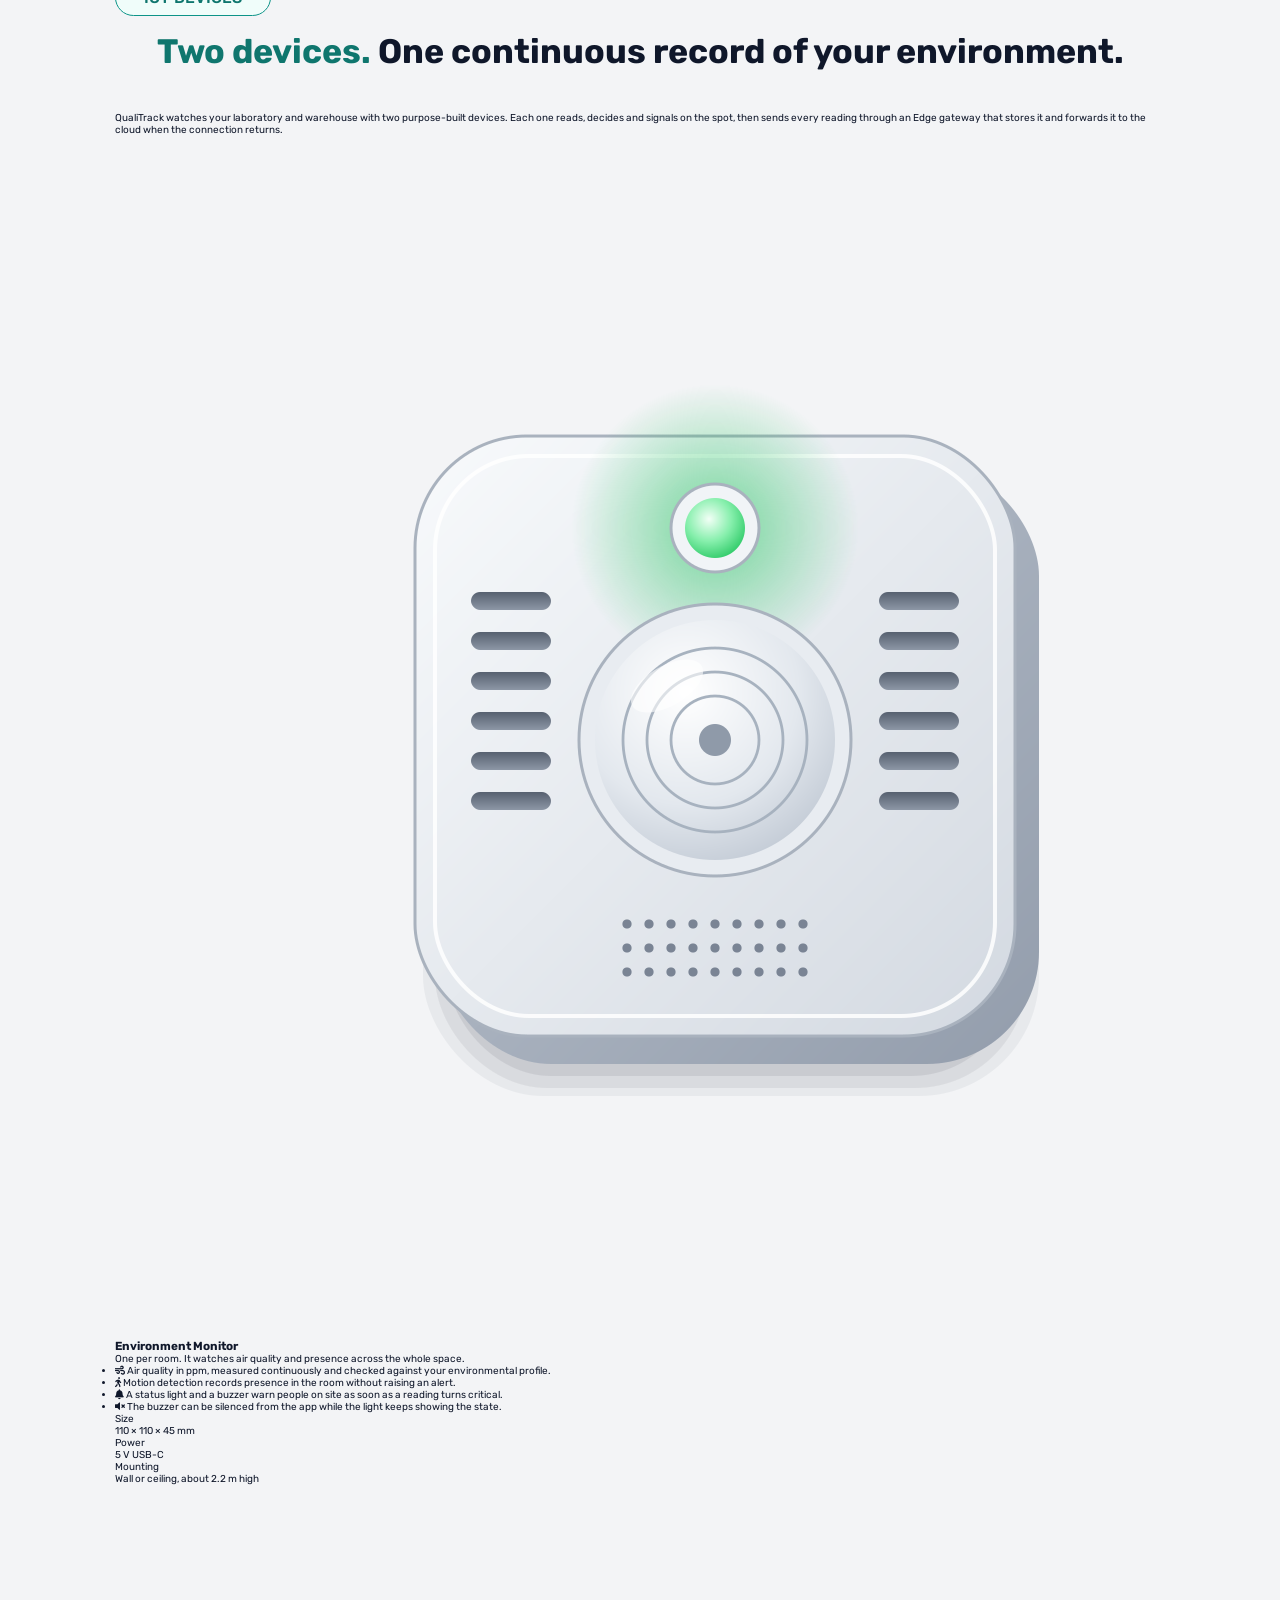
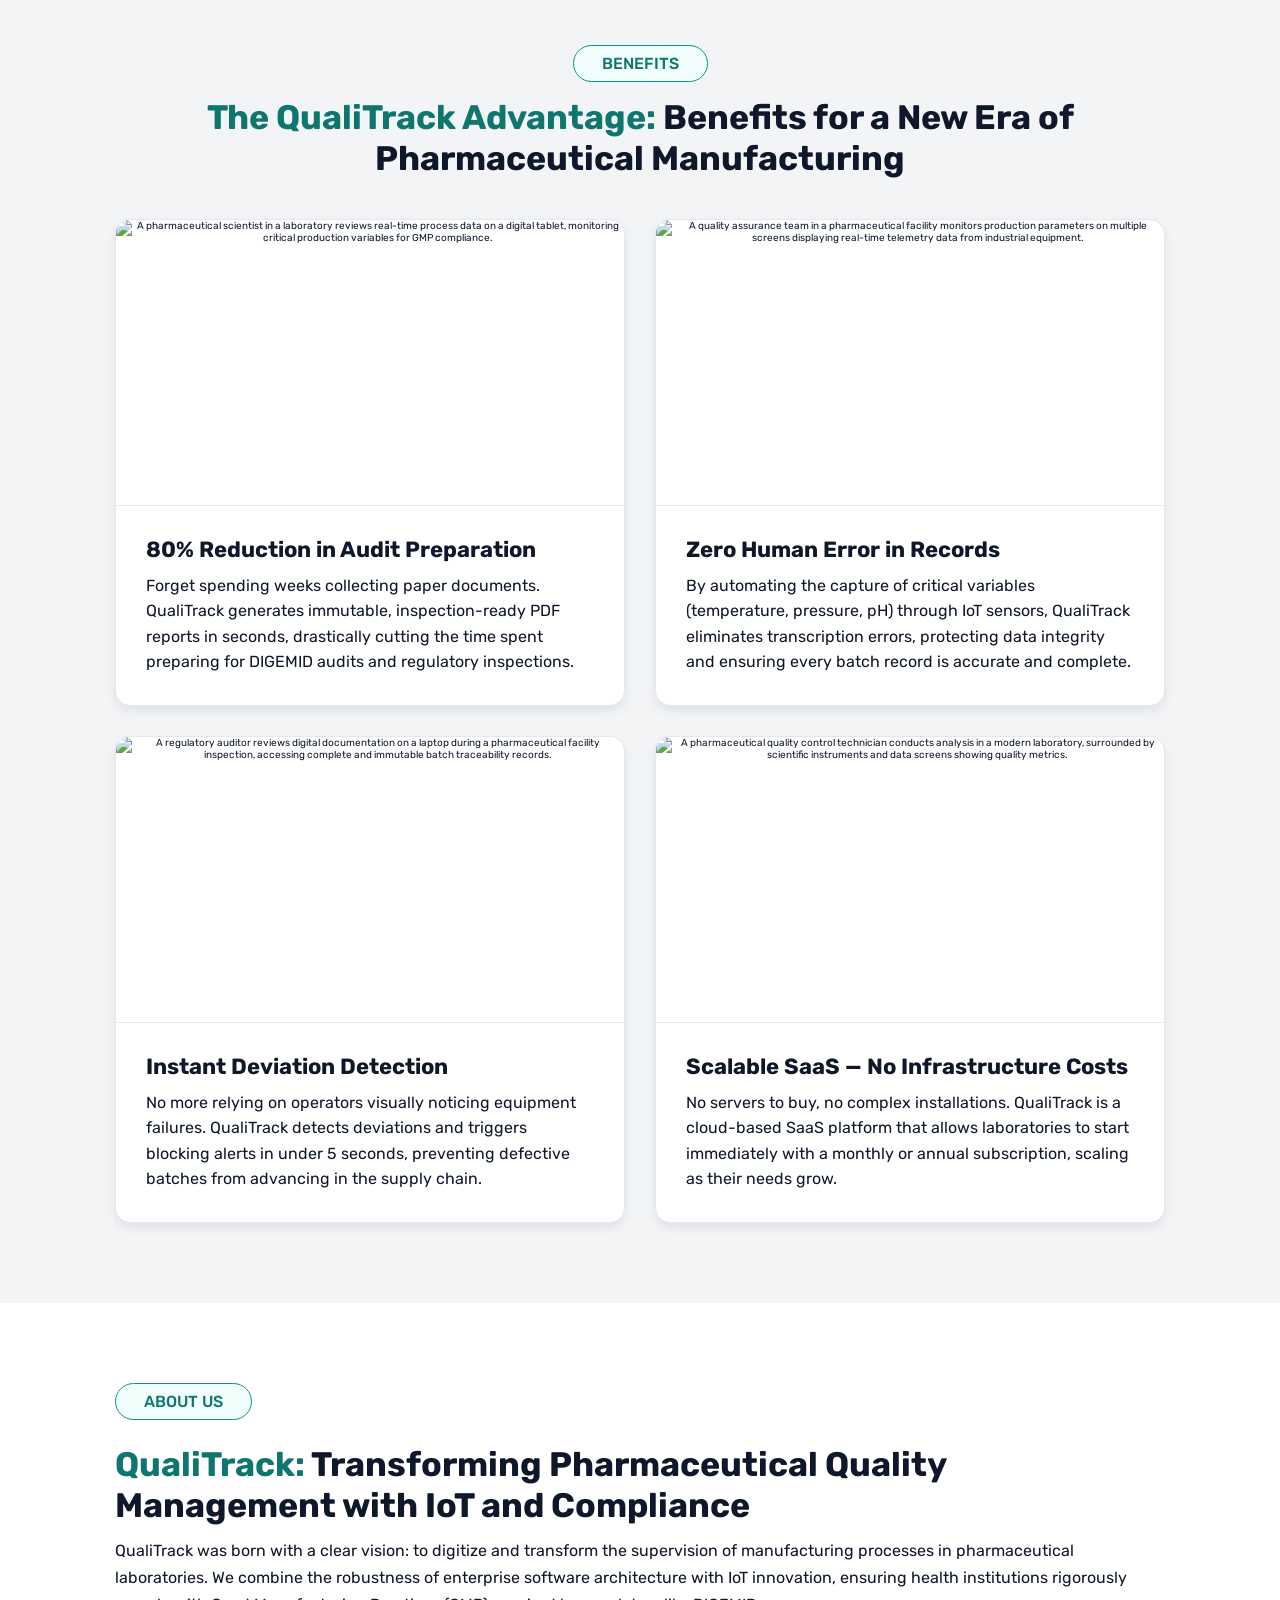
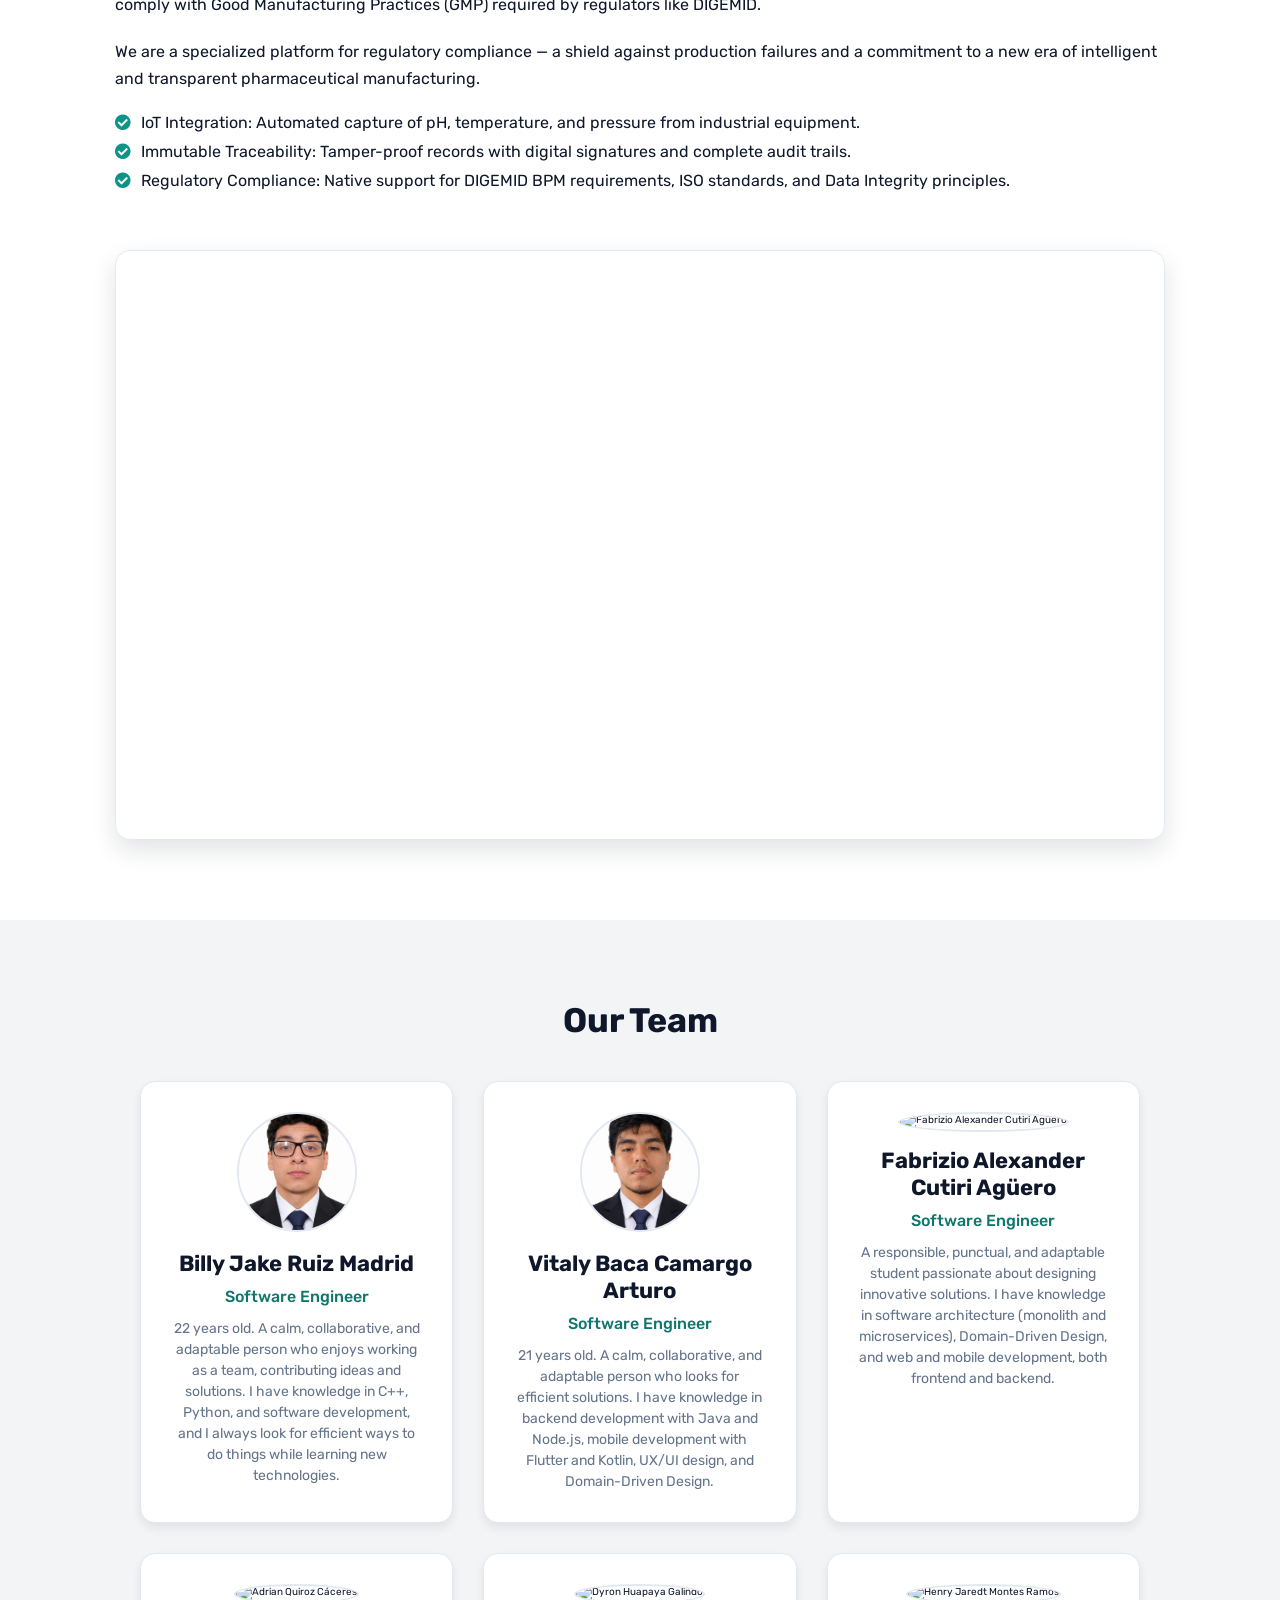
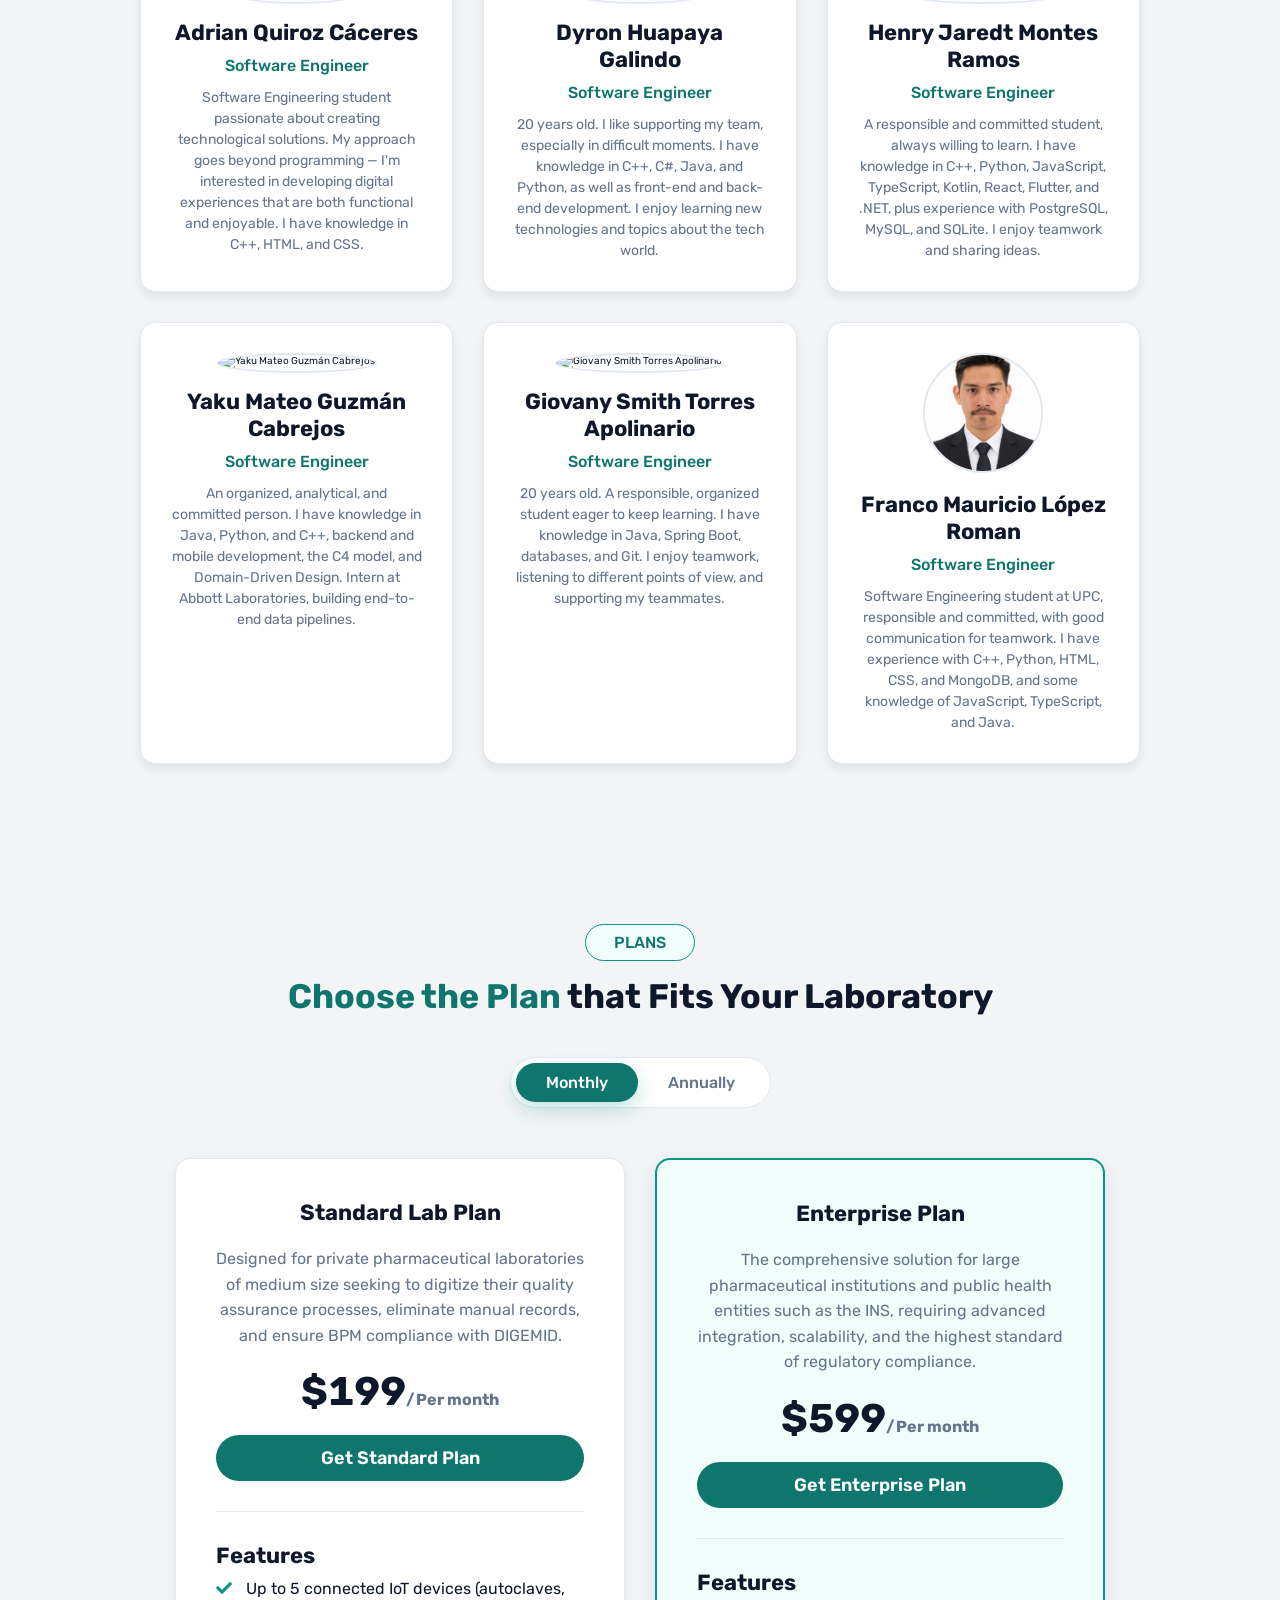
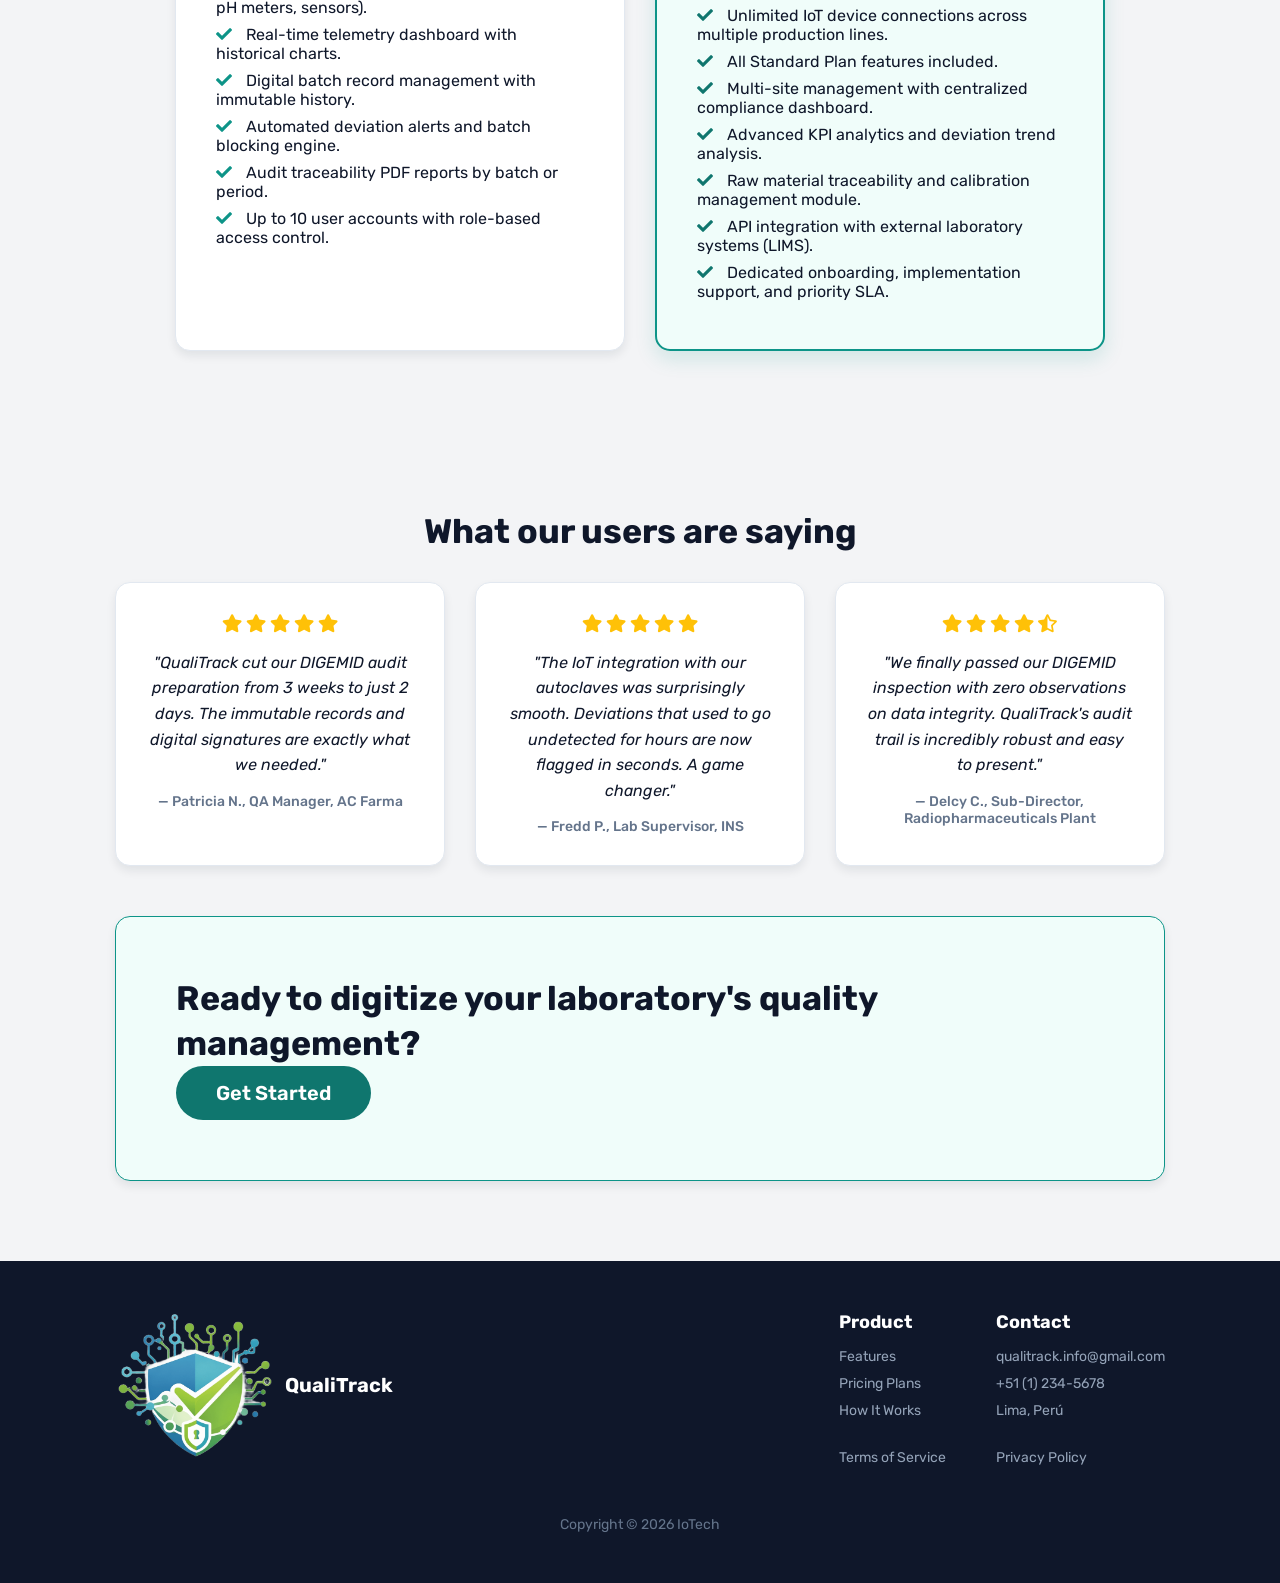
==== commit 61a0bec6: "feat: add IoT Devices Environment Monitor section with detailed descriptions" ====
--- a/public/index.html
+++ b/public/index.html
@@ -149,6 +149,56 @@
         <p class="devices-intro" data-i18n="devices.intro">
             QualiTrack watches your laboratory and warehouse with two purpose-built devices. Each one reads, decides and signals on the spot, then sends every reading through an Edge gateway that stores it and forwards it to the cloud when the connection returns.
         </p>
+
+        <!-- Device 1: Environment Monitor -->
+        <article class="device">
+            <div class="device-media">
+                <img src="assets/images/qualitrack-environment-monitor.png"
+                     width="1200"
+                     height="1200"
+                     loading="lazy"
+                     alt="Sketch of the QualiTrack Environment Monitor: a compact square housing with a status light, a motion sensor lens, air vents and a buzzer grille."
+                     data-i18n-alt="devices.environment.alt">
+            </div>
+            <div class="device-body">
+                <h3 data-i18n="devices.environment.title">Environment Monitor</h3>
+                <p class="device-tagline" data-i18n="devices.environment.tagline">
+                    One per room. It watches air quality and presence across the whole space.
+                </p>
+                <ul class="device-features">
+                    <li>
+                        <i class="fas fa-wind" aria-hidden="true"></i>
+                        <span data-i18n="devices.environment.feature1">Air quality in ppm, measured continuously and checked against your environmental profile.</span>
+                    </li>
+                    <li>
+                        <i class="fas fa-walking" aria-hidden="true"></i>
+                        <span data-i18n="devices.environment.feature2">Motion detection records presence in the room without raising an alert.</span>
+                    </li>
+                    <li>
+                        <i class="fas fa-bell" aria-hidden="true"></i>
+                        <span data-i18n="devices.environment.feature3">A status light and a buzzer warn people on site as soon as a reading turns critical.</span>
+                    </li>
+                    <li>
+                        <i class="fas fa-volume-mute" aria-hidden="true"></i>
+                        <span data-i18n="devices.environment.feature4">The buzzer can be silenced from the app while the light keeps showing the state.</span>
+                    </li>
+                </ul>
+                <dl class="device-specs">
+                    <div>
+                        <dt data-i18n="devices.environment.sizeLabel">Size</dt>
+                        <dd data-i18n="devices.environment.sizeValue">110 × 110 × 45 mm</dd>
+                    </div>
+                    <div>
+                        <dt data-i18n="devices.environment.powerLabel">Power</dt>
+                        <dd data-i18n="devices.environment.powerValue">5 V USB-C</dd>
+                    </div>
+                    <div>
+                        <dt data-i18n="devices.environment.mountLabel">Mounting</dt>
+                        <dd data-i18n="devices.environment.mountValue">Wall or ceiling, about 2.2 m high</dd>
+                    </div>
+                </dl>
+            </div>
+        </article>
     </div>
 </section>
 
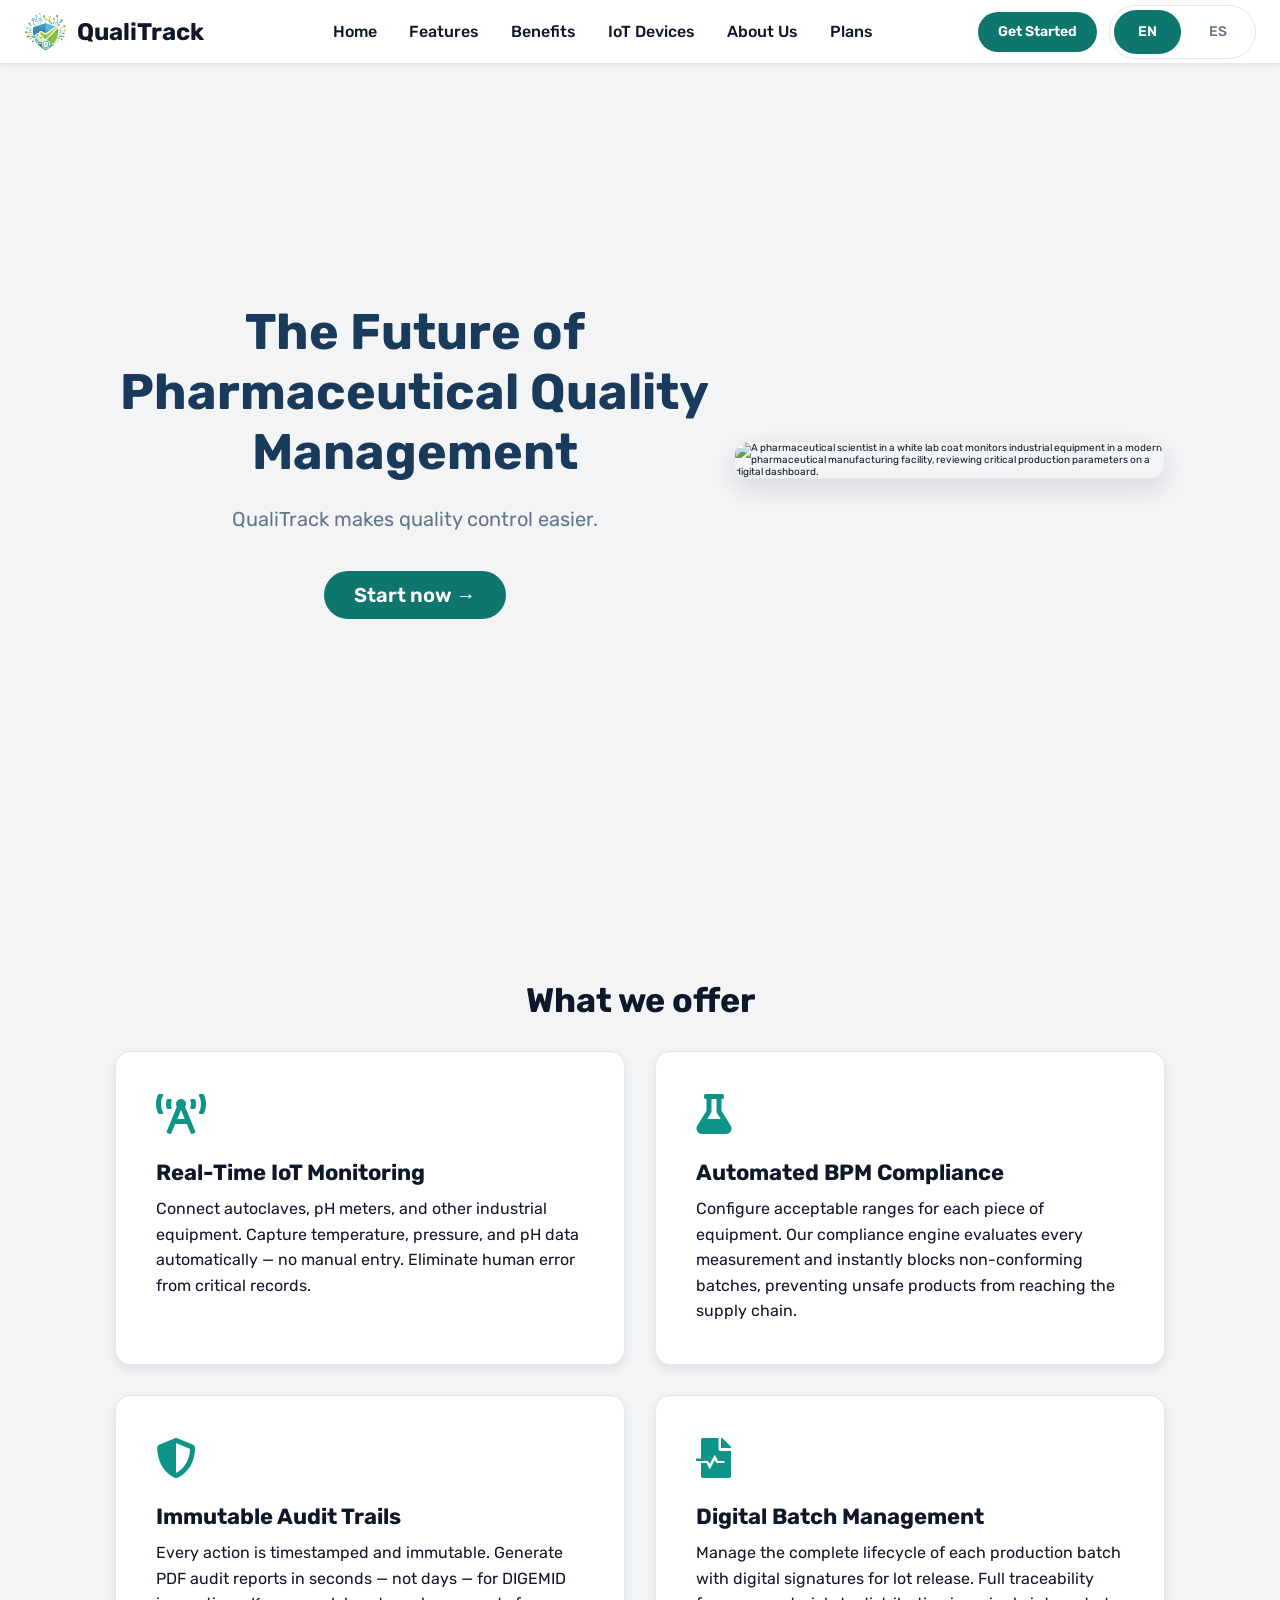
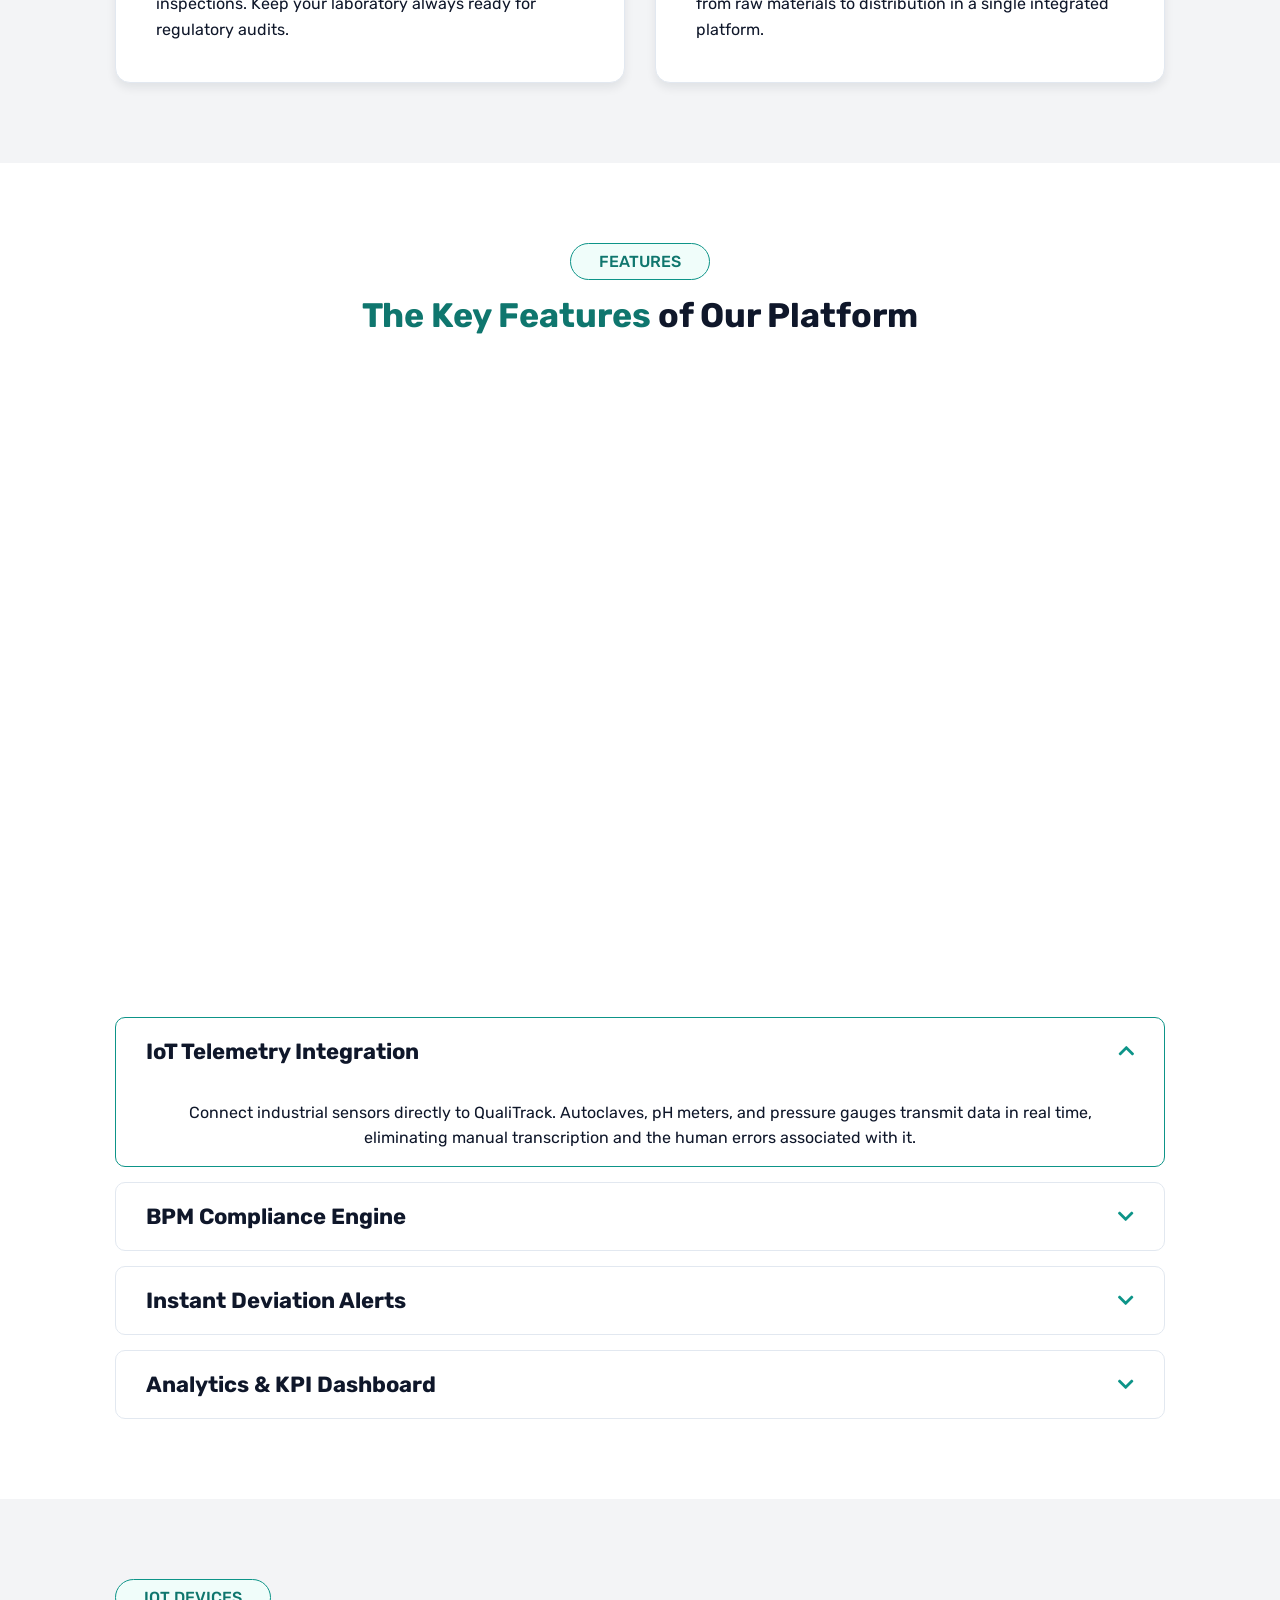
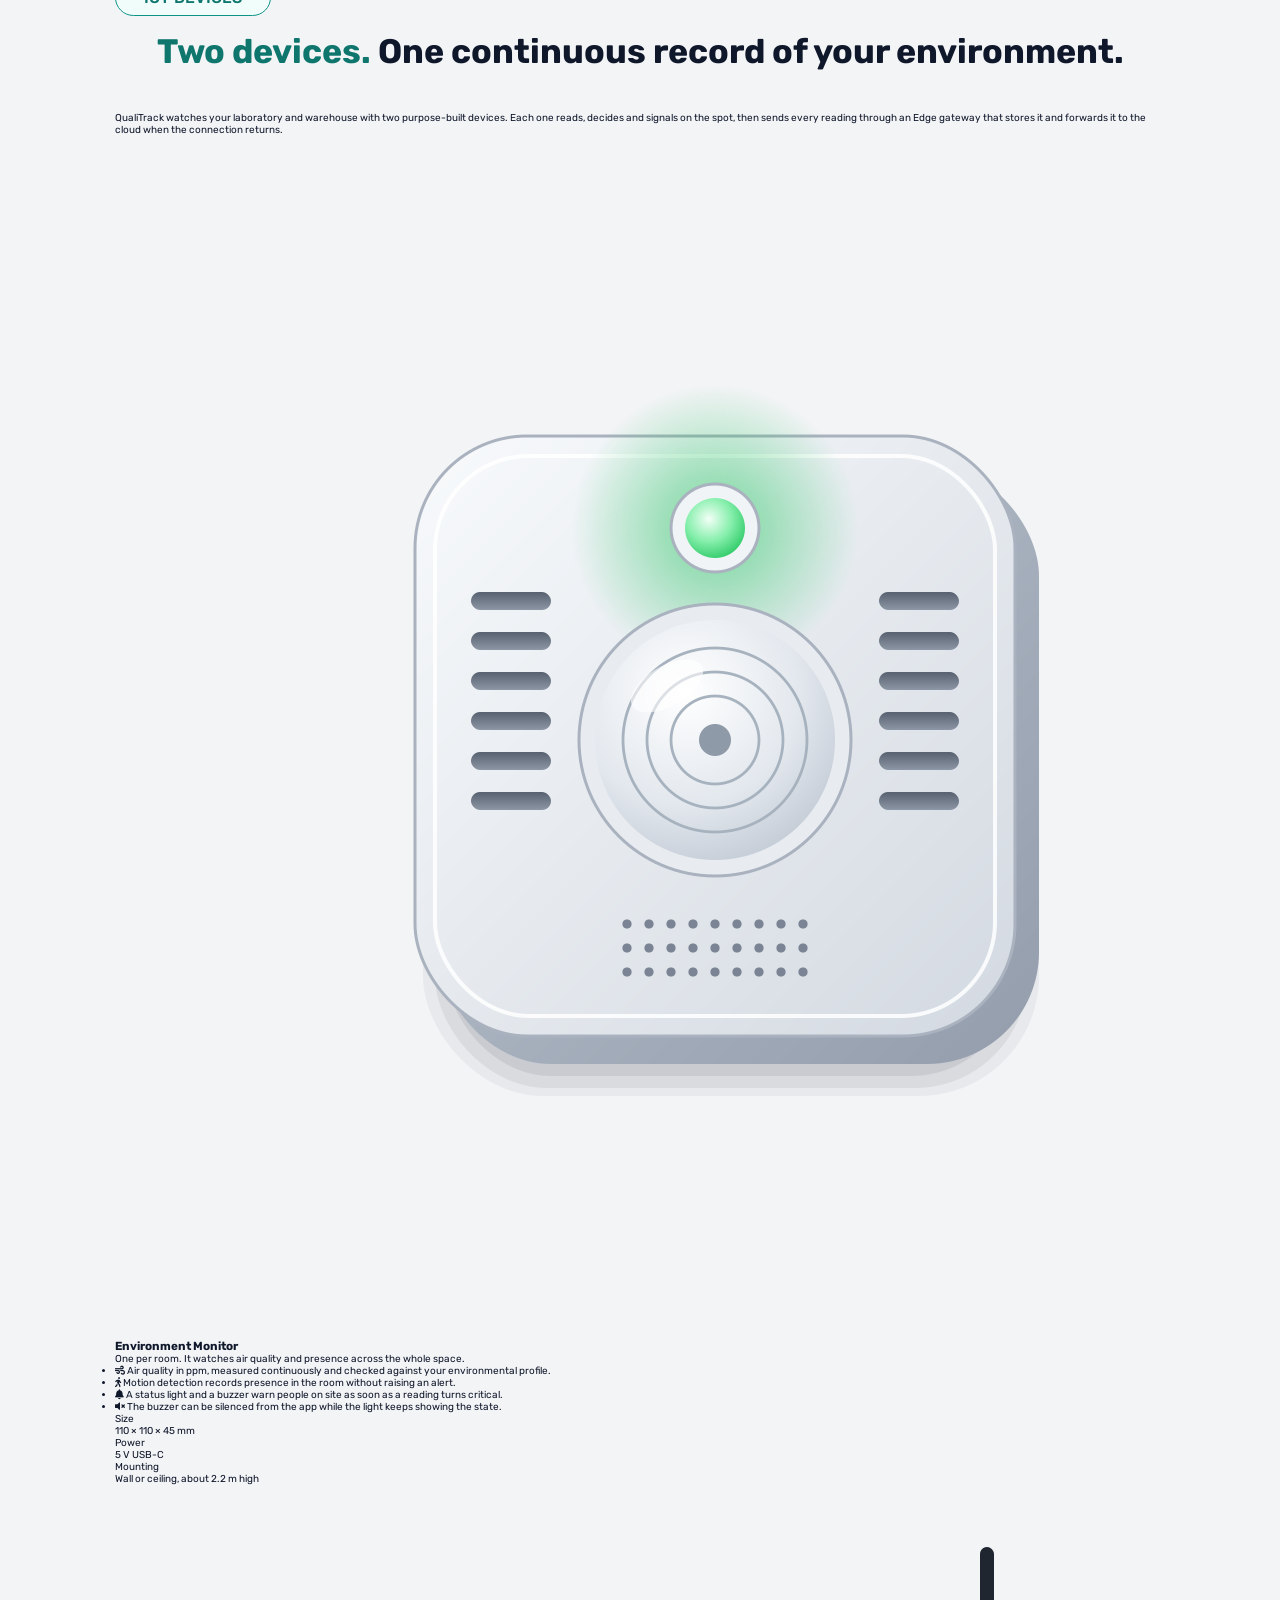
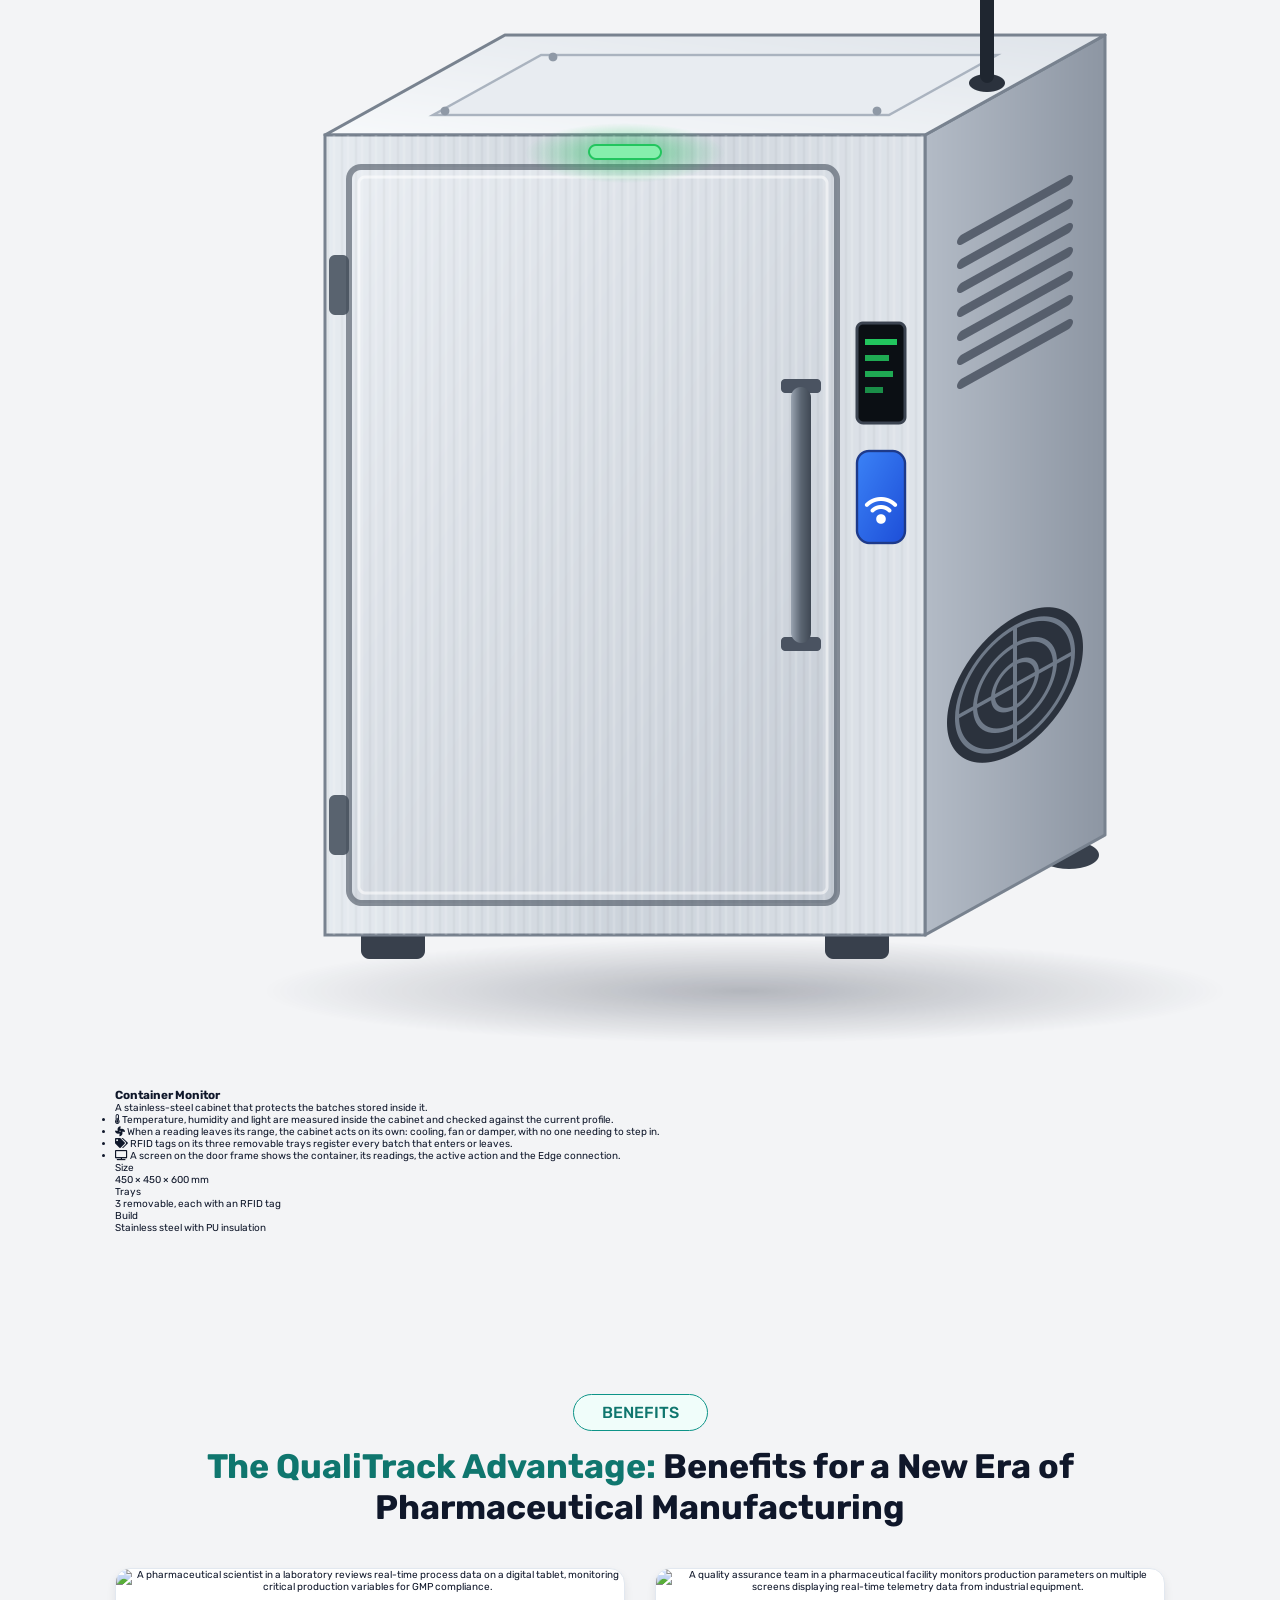
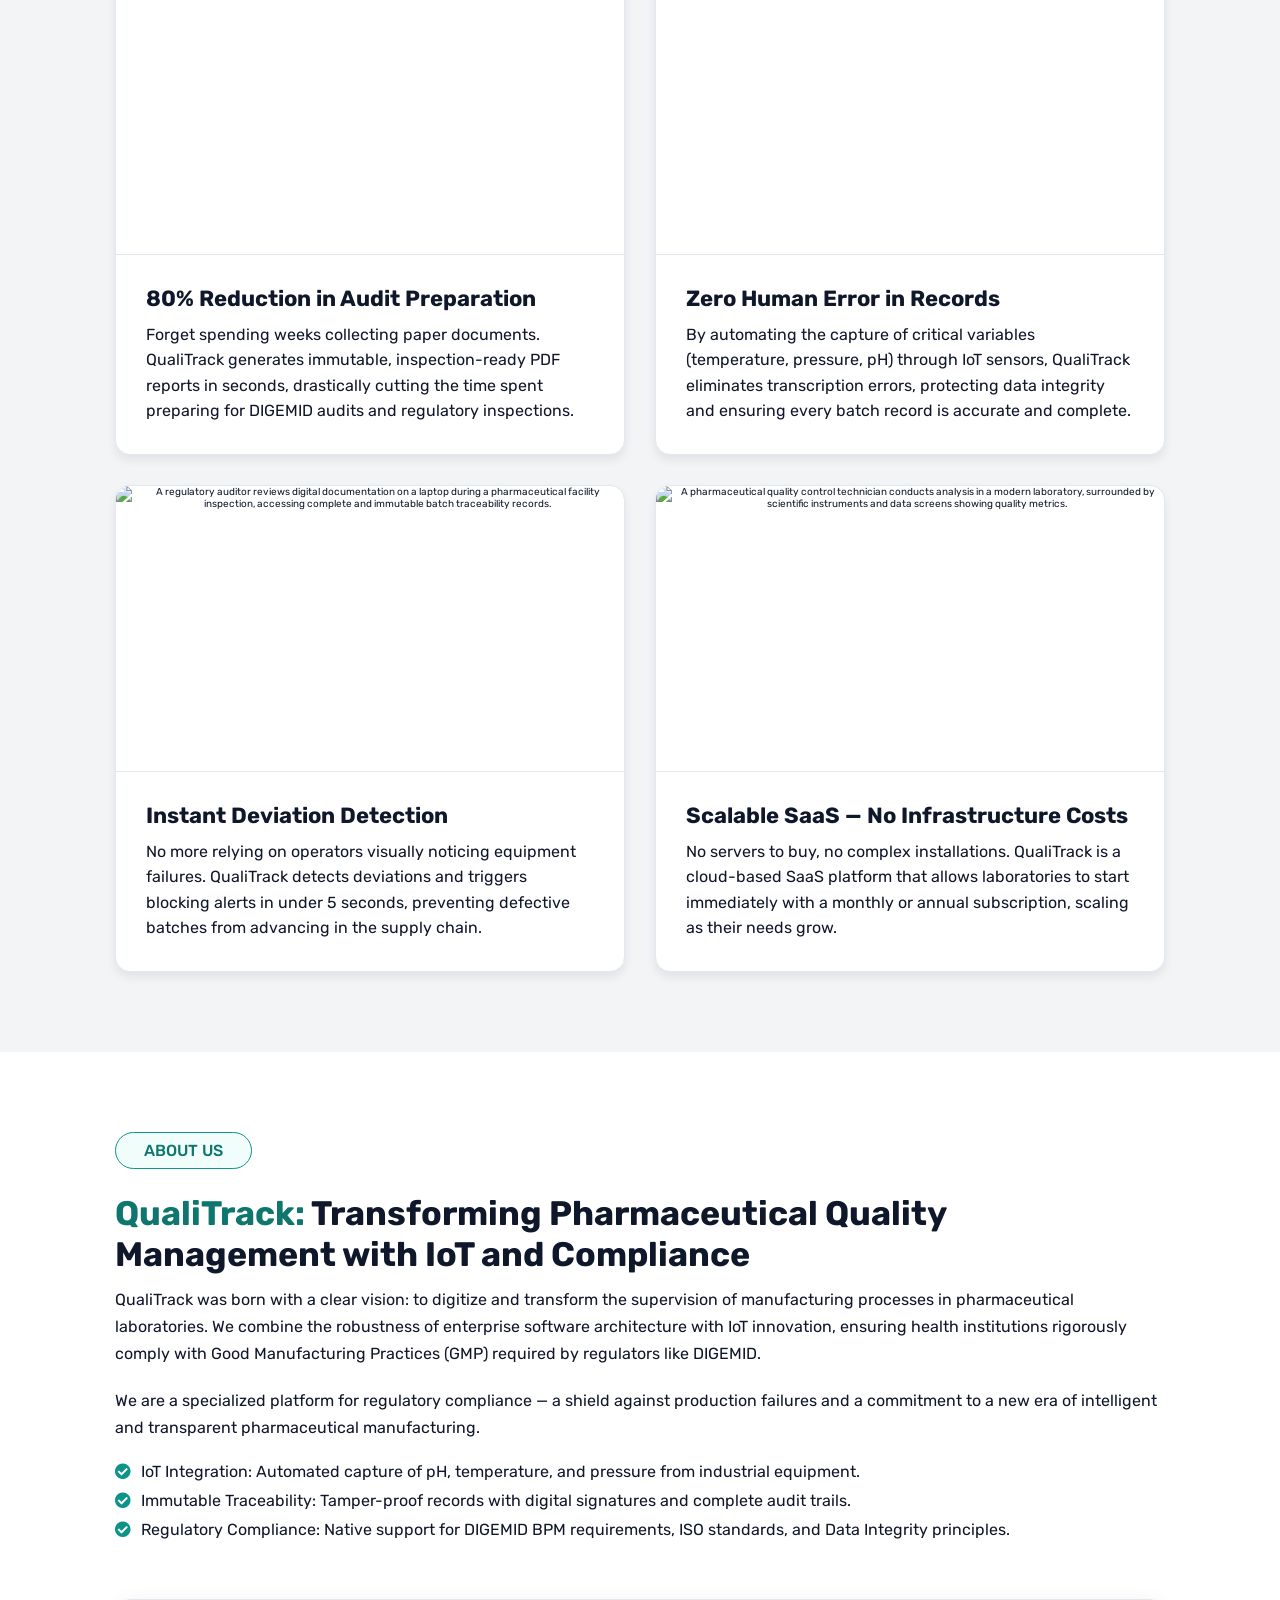
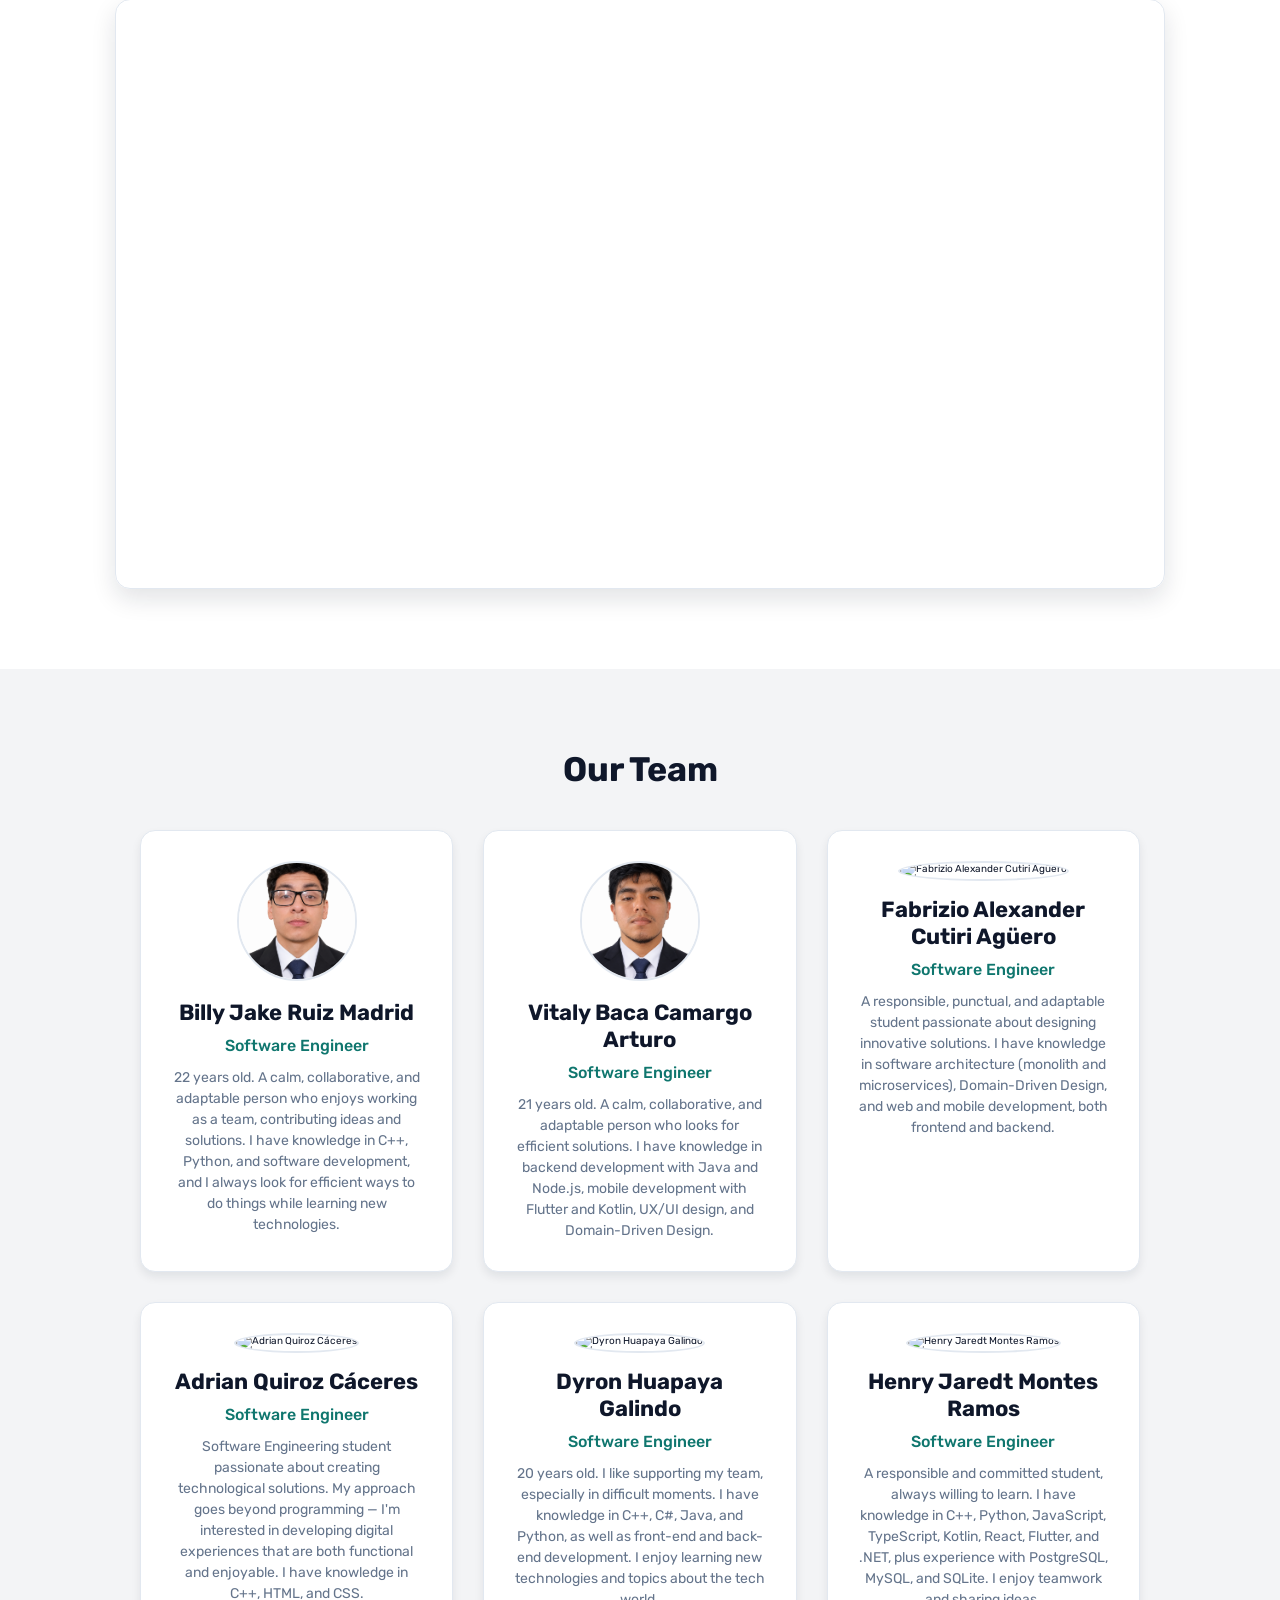
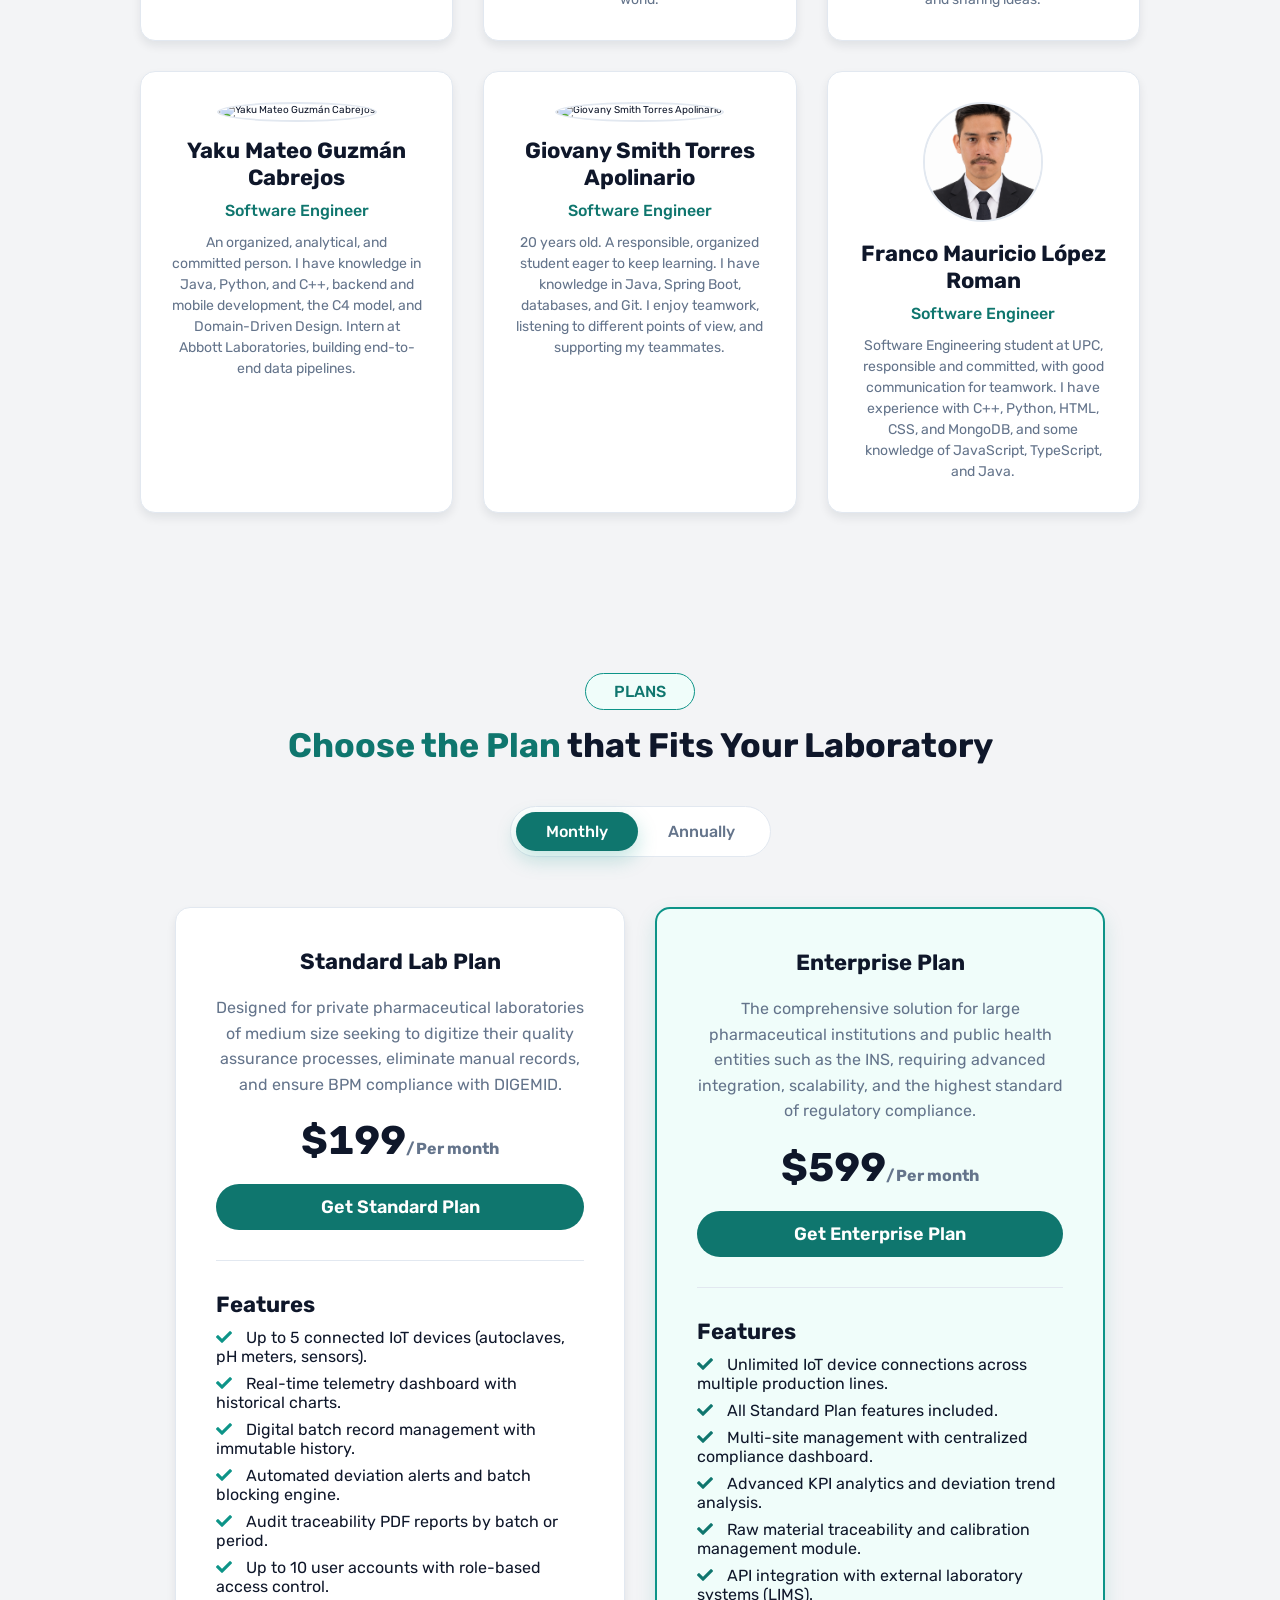
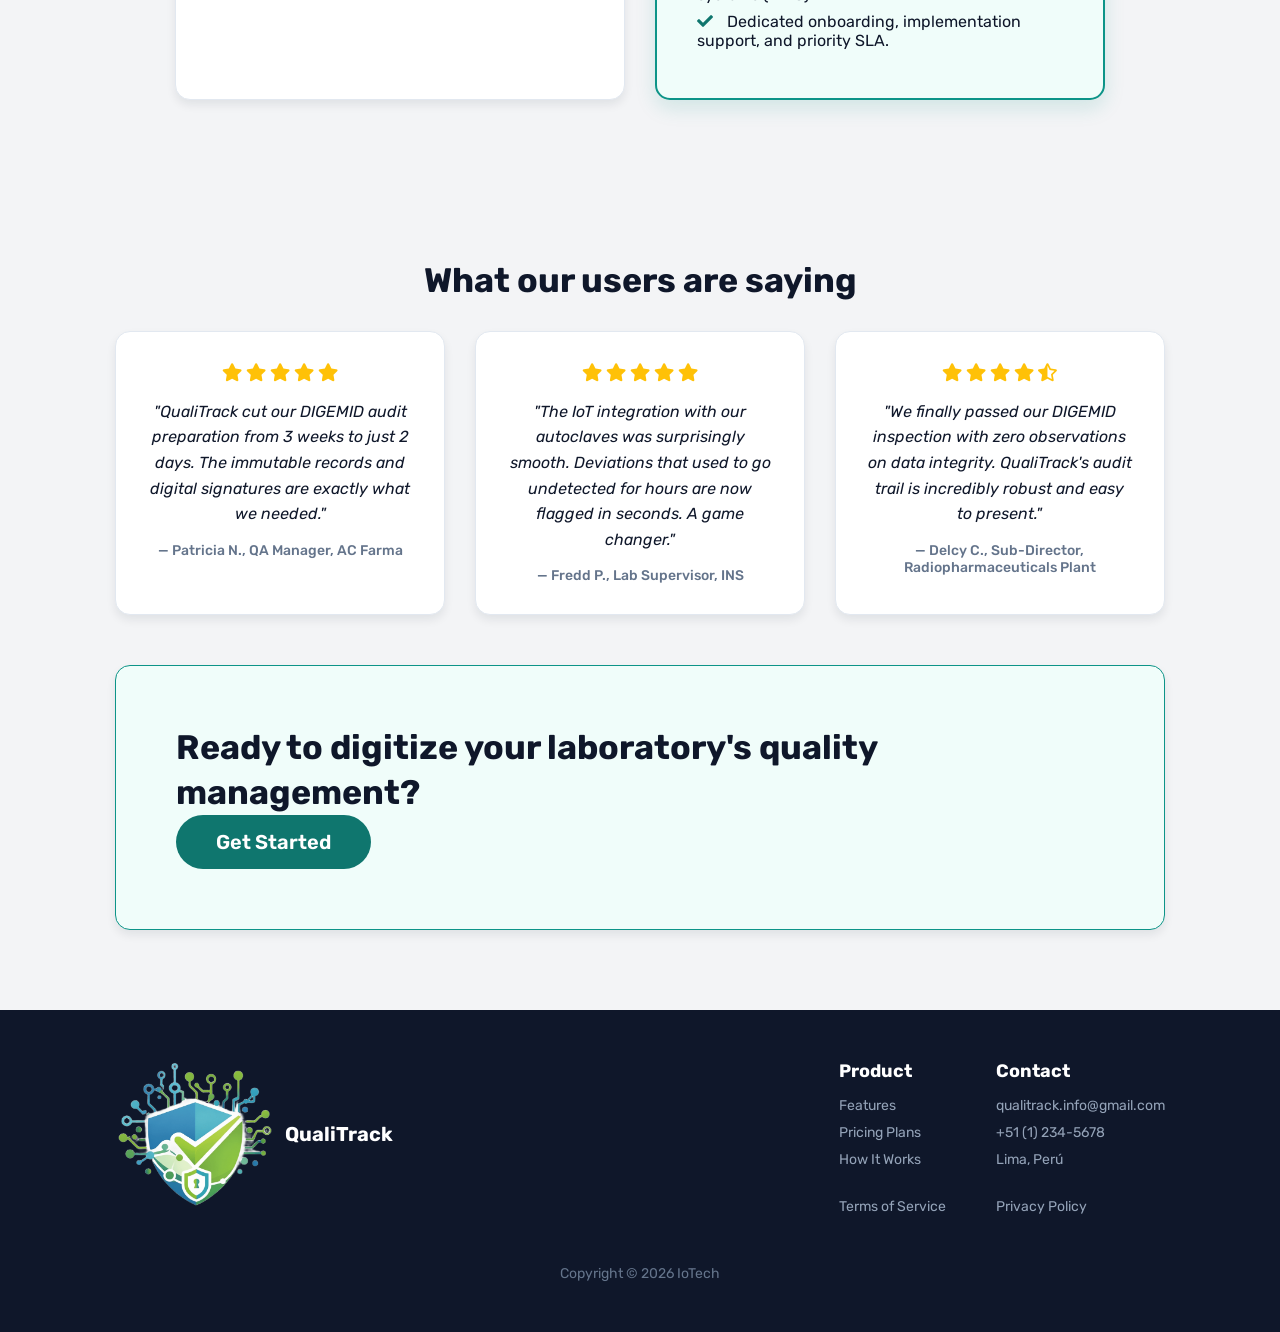
==== commit d924e329: "feat: add Container Monitor device section with detailed features and specifications" ====
--- a/public/index.html
+++ b/public/index.html
@@ -199,6 +199,58 @@
                 </dl>
             </div>
         </article>
+
+        <!-- Device 2: Container Monitor -->
+        <article class="device device-reverse">
+            <div class="device-media">
+                <img src="assets/images/qualitrack-container-monitor.png"
+                     width="1200"
+                     height="1200"
+                     loading="lazy"
+                     alt="Sketch of the QualiTrack Container Monitor: a stainless-steel cabinet with a status light on top, an RFID reader and screen on the door frame, and a fan on the side."
+                     data-i18n-alt="devices.container.alt">
+            </div>
+            <div class="device-body">
+                <h3 data-i18n="devices.container.title">Container Monitor</h3>
+                <p class="device-tagline" data-i18n="devices.container.tagline">
+                    A stainless-steel cabinet that protects the batches stored inside it.
+                </p>
+                <ul class="device-features">
+                    <li>
+                        <i class="fas fa-thermometer-half" aria-hidden="true"></i>
+                        <span data-i18n="devices.container.feature1">Temperature, humidity and light are measured inside the cabinet and checked against the current profile.</span>
+                    </li>
+                    <li>
+                        <i class="fas fa-fan" aria-hidden="true"></i>
+                        <span data-i18n="devices.container.feature2">When a reading leaves its range, the cabinet acts on its own: cooling, fan or damper, with no one needing to step in.</span>
+                    </li>
+                    <li>
+                        <i class="fas fa-tags" aria-hidden="true"></i>
+                        <span data-i18n="devices.container.feature3">RFID tags on its three removable trays register every batch that enters or leaves.</span>
+                    </li>
+                    <li>
+                        <i class="fas fa-tv" aria-hidden="true"></i>
+                        <span data-i18n="devices.container.feature4">A screen on the door frame shows the container, its readings, the active action and the Edge connection.</span>
+                    </li>
+                </ul>
+                <dl class="device-specs">
+                    <div>
+                        <dt data-i18n="devices.container.sizeLabel">Size</dt>
+                        <dd data-i18n="devices.container.sizeValue">450 × 450 × 600 mm</dd>
+                    </div>
+                    <div>
+                        <dt data-i18n="devices.container.traysLabel">Trays</dt>
+                        <dd data-i18n="devices.container.traysValue">3 removable, each with an RFID tag</dd>
+                    </div>
+                    <div>
+                        <dt data-i18n="devices.container.buildLabel">Build</dt>
+                        <dd data-i18n="devices.container.buildValue">Stainless steel with PU insulation</dd>
+                    </div>
+                </dl>
+            </div>
+        </article>
+
+
     </div>
 </section>
 
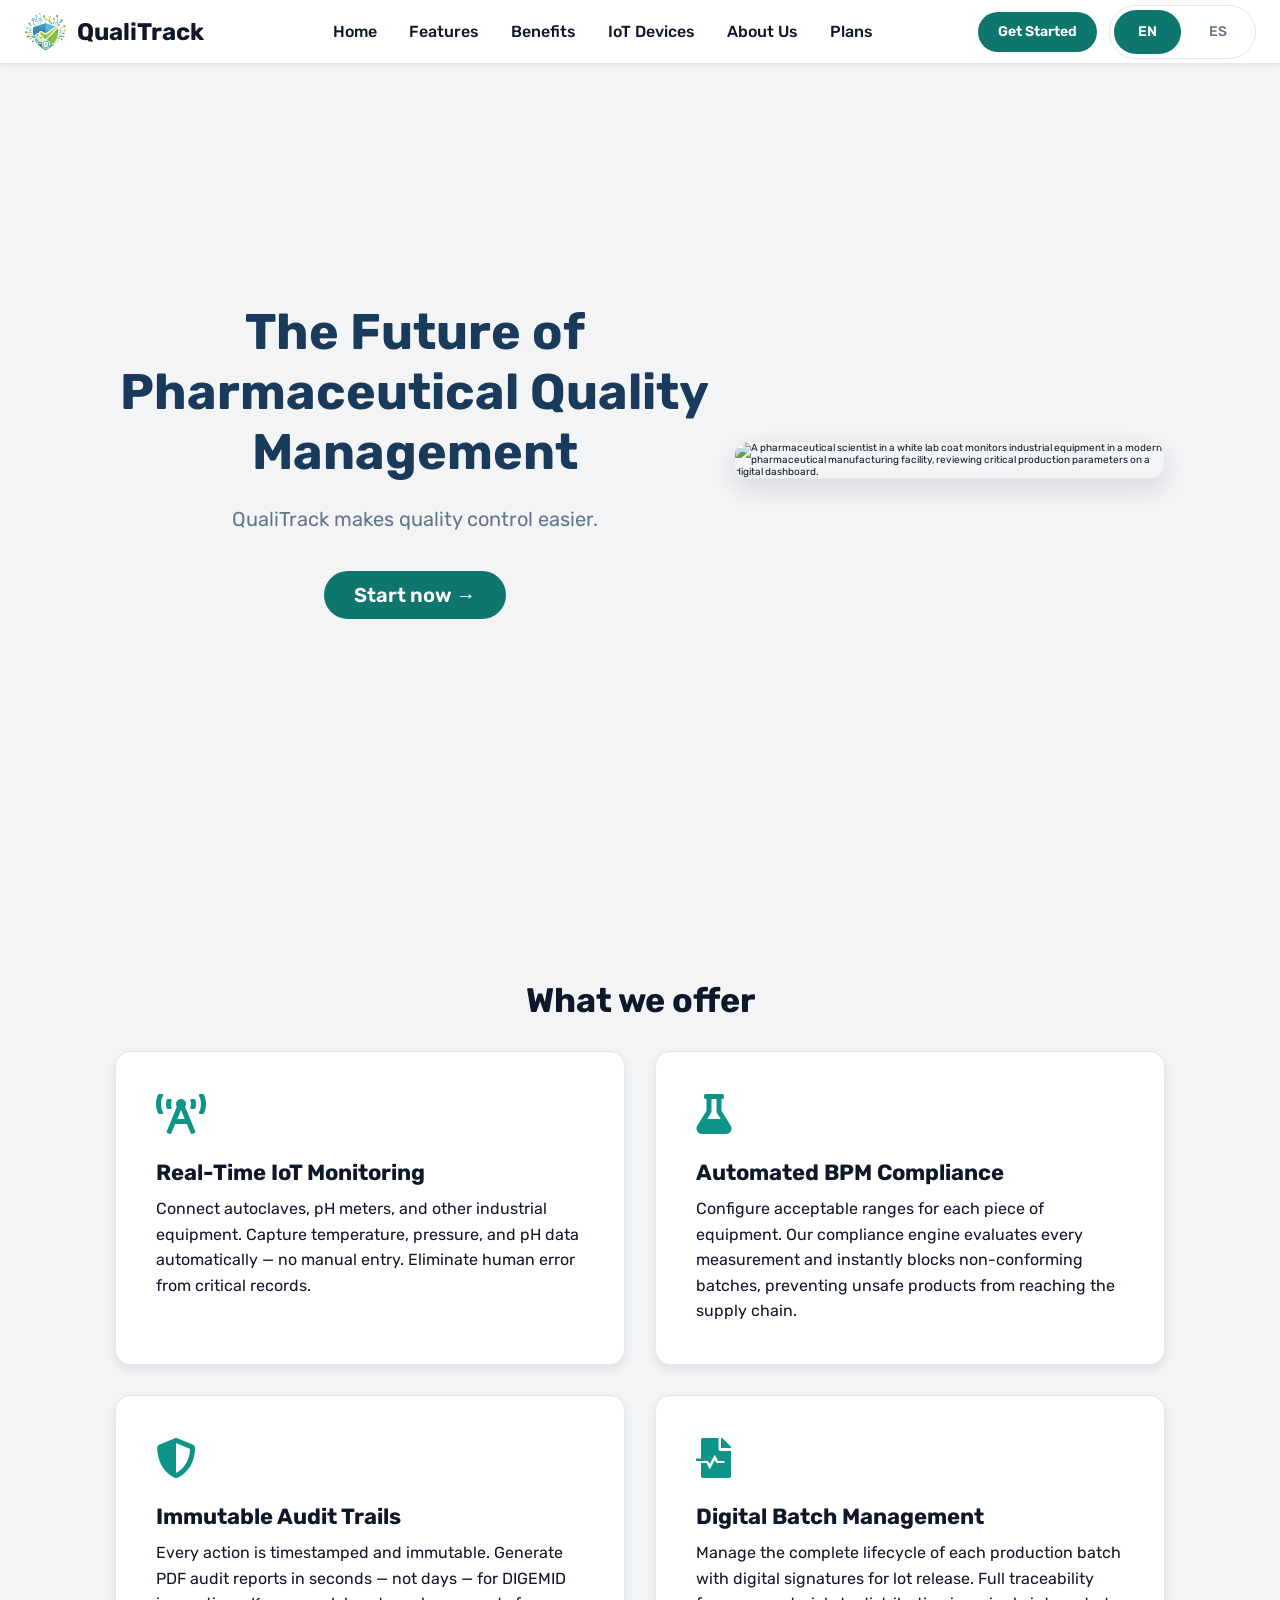
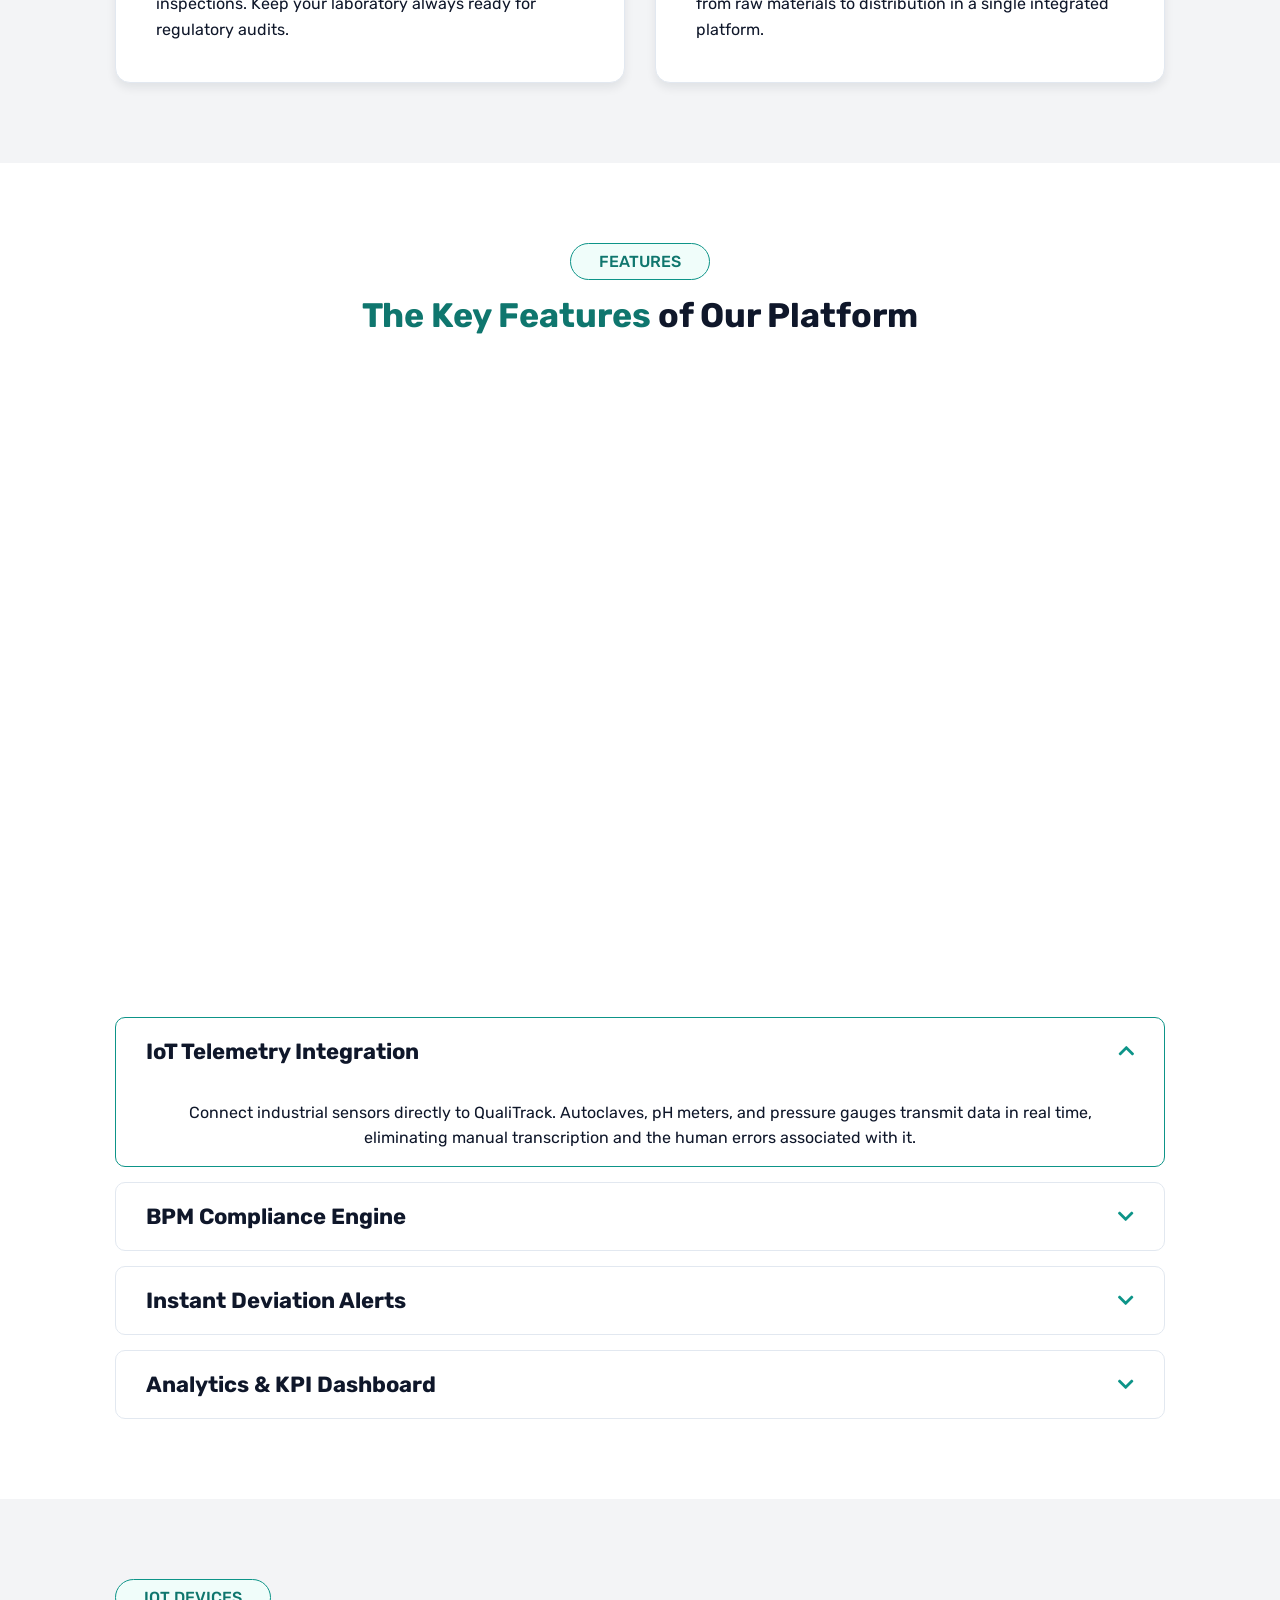
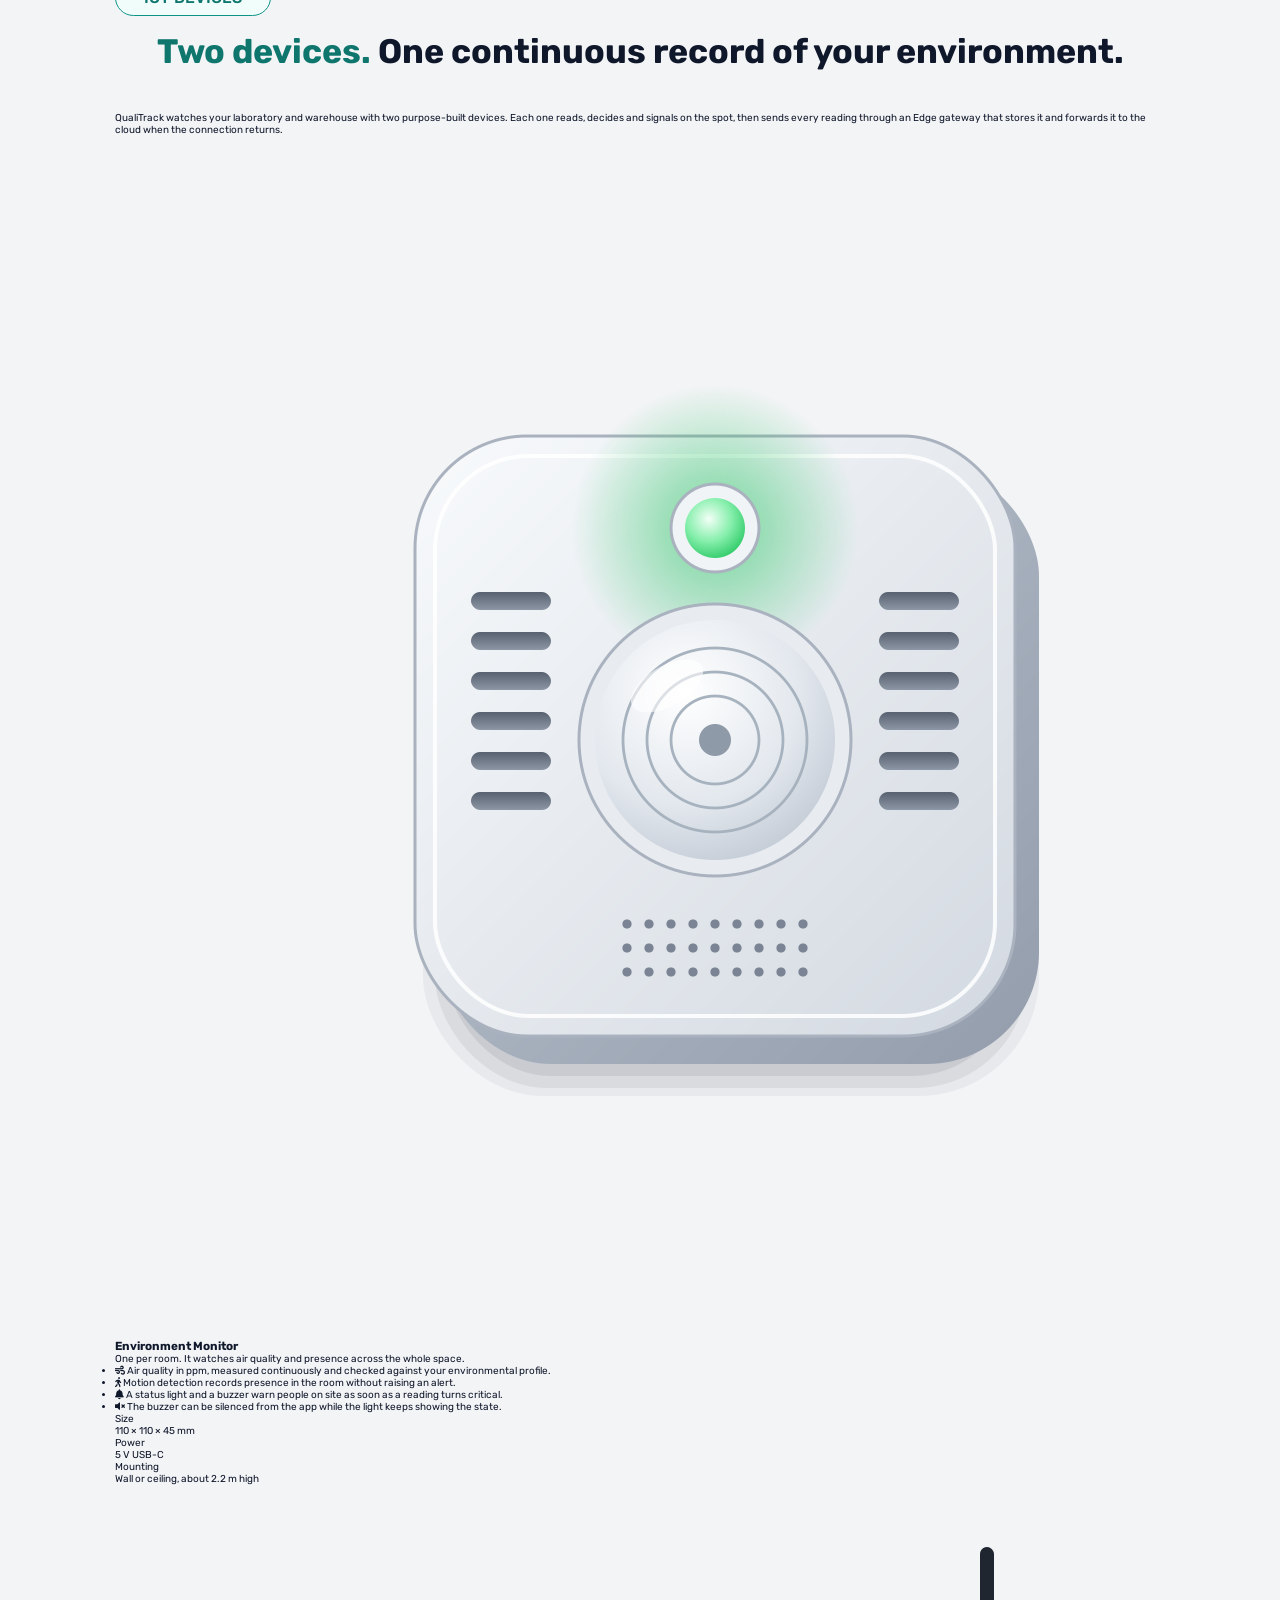
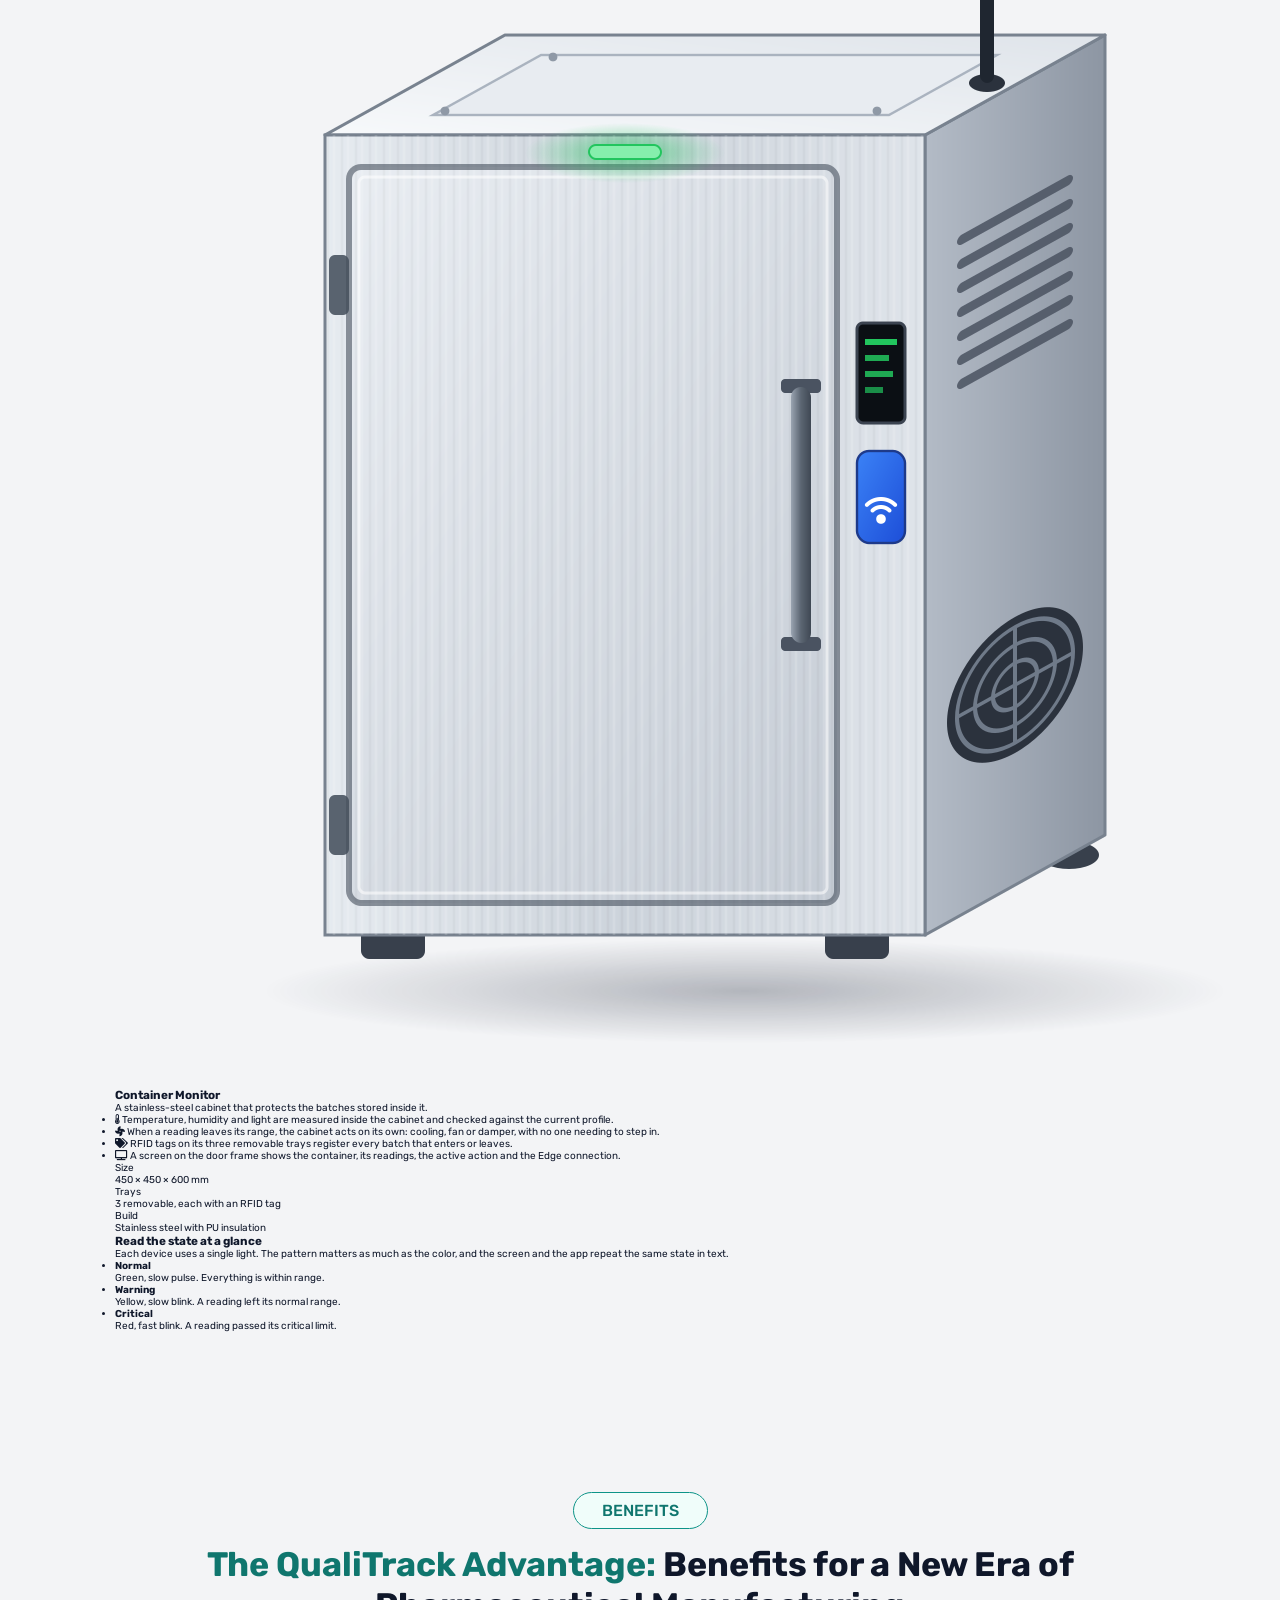
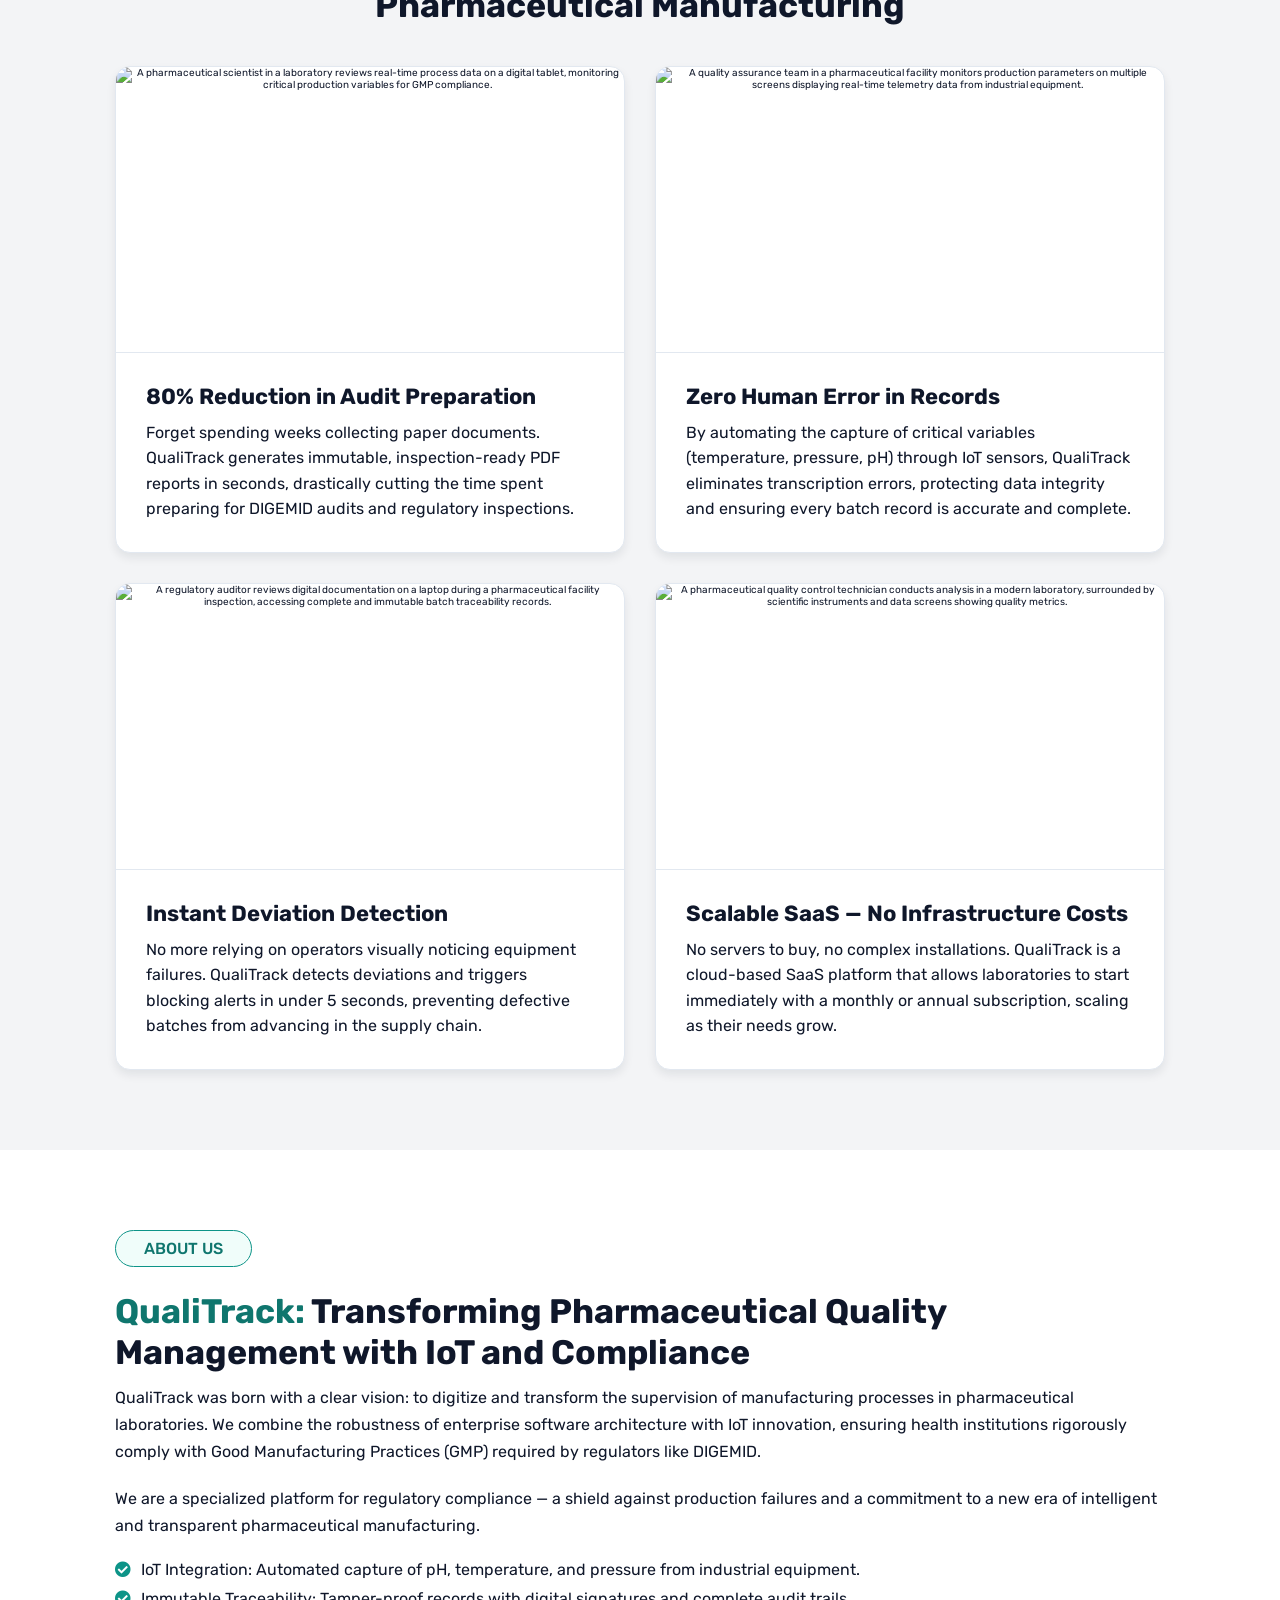
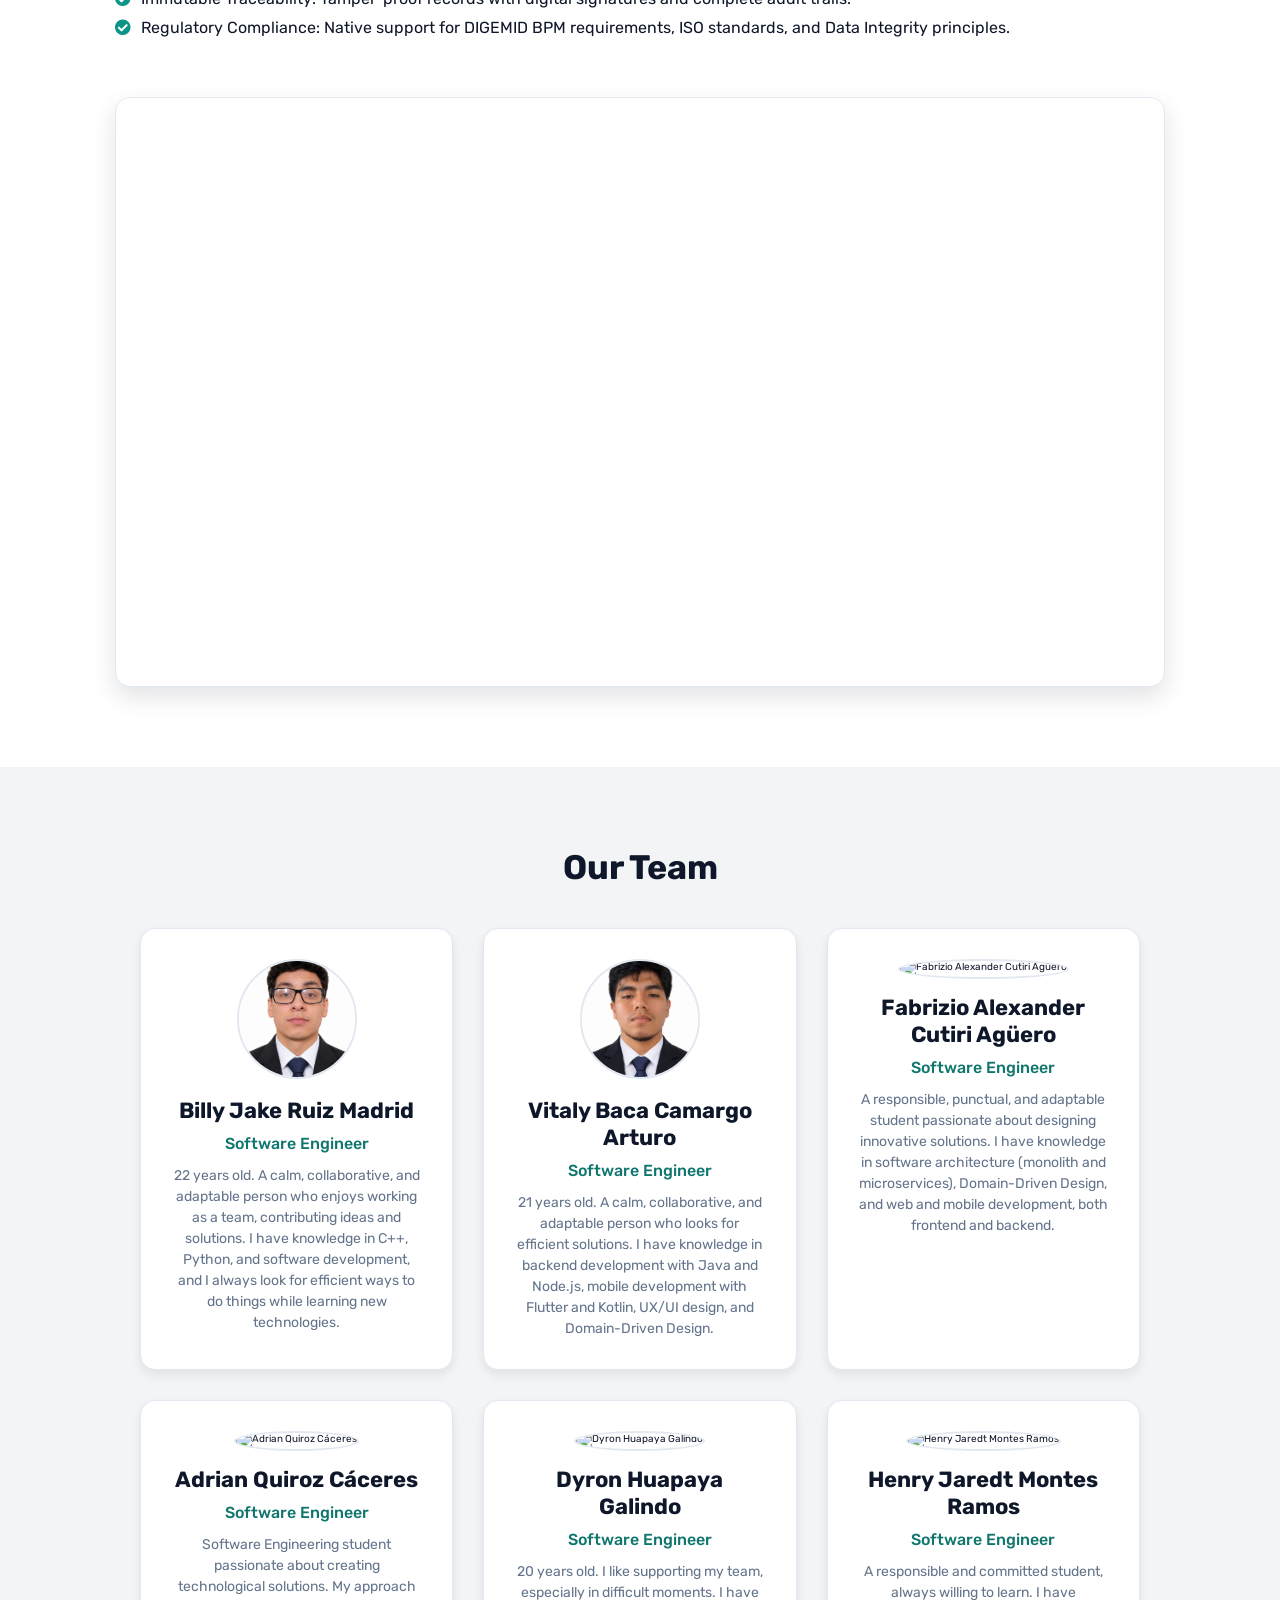
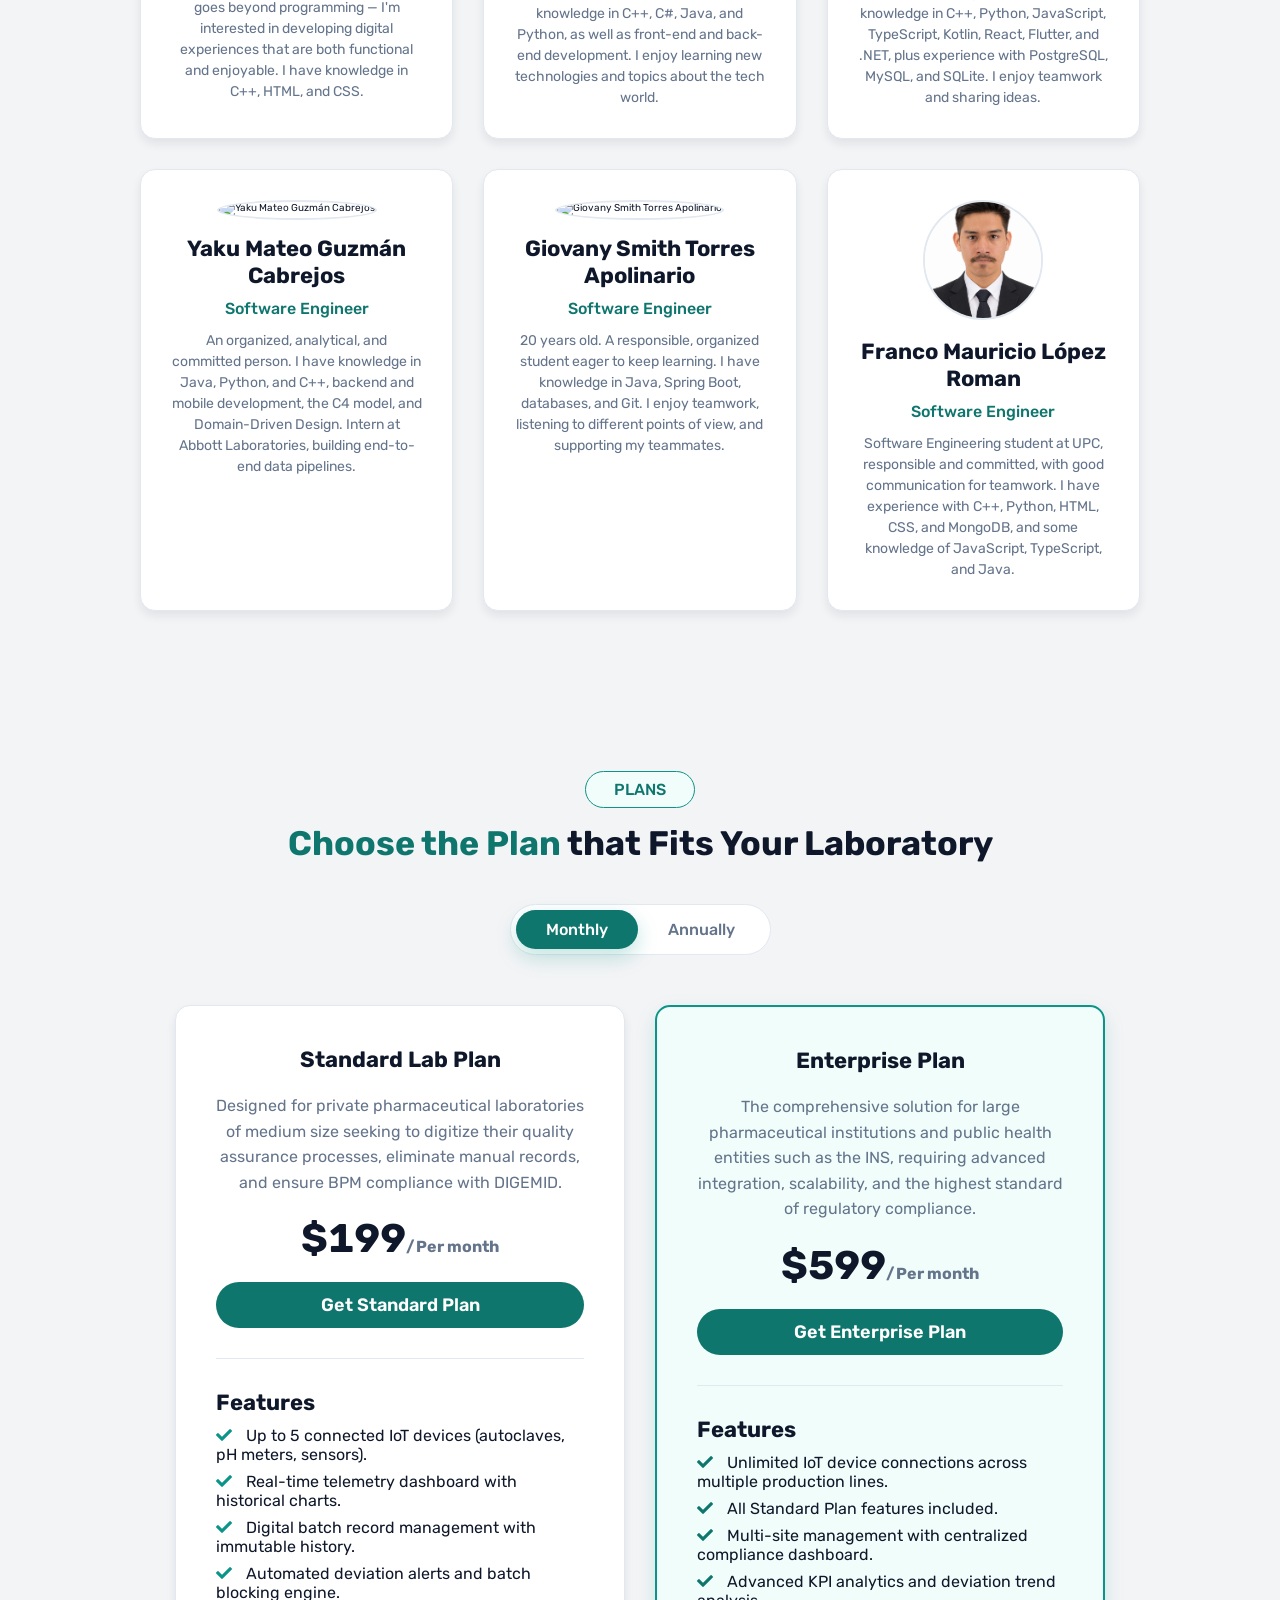
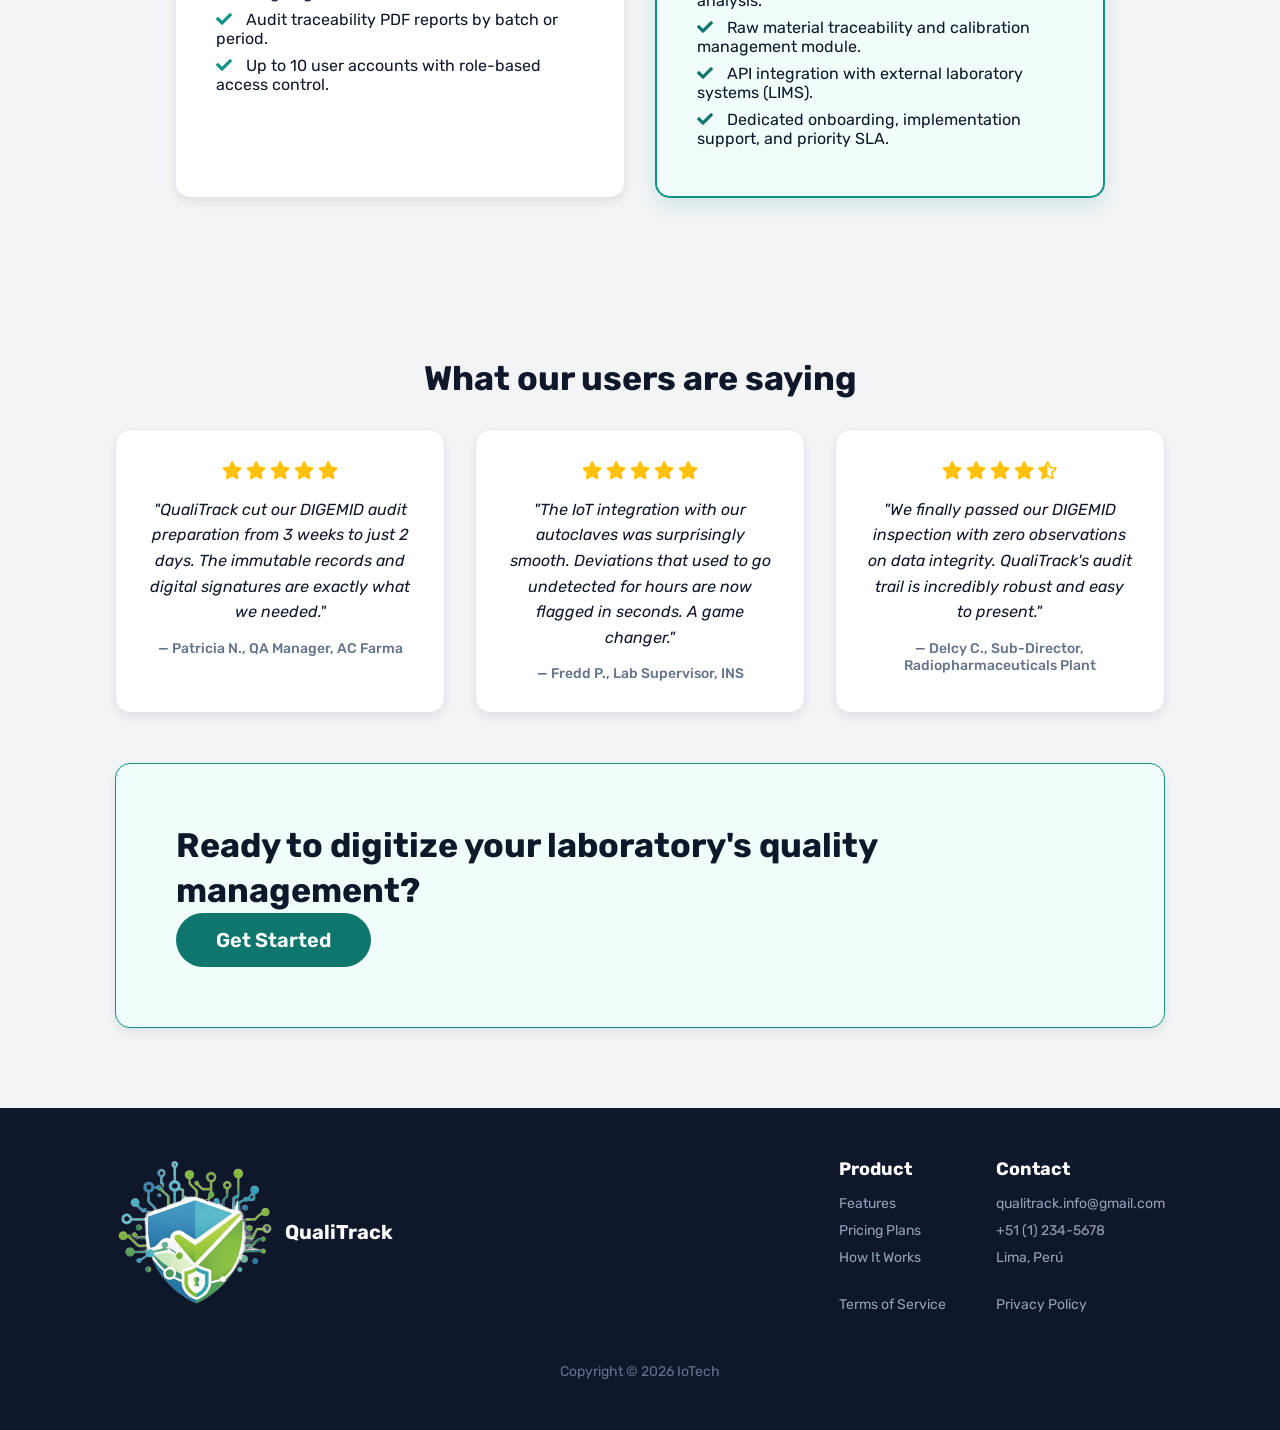
==== commit e844ffa6: "feat: add LED state indicators section with descriptions for normal, warning, and critical states" ====
--- a/public/index.html
+++ b/public/index.html
@@ -250,7 +250,36 @@
             </div>
         </article>
 
-
+        <!-- LED -->
+        <div class="led-legend">
+            <h3 data-i18n="devices.led.title">Read the state at a glance</h3>
+            <p data-i18n="devices.led.intro">
+                Each device uses a single light. The pattern matters as much as the color, and the screen and the app repeat the same state in text.
+            </p>
+            <ul class="led-states">
+                <li class="led-normal">
+                    <span class="led-dot led-normal" aria-hidden="true"></span>
+                    <div>
+                        <strong data-i18n="devices.led.normal.name">Normal</strong>
+                        <p data-i18n="devices.led.normal.text">Green, slow pulse. Everything is within range.</p>
+                    </div>
+                </li>
+                <li class="led-warning">
+                    <span class="led-dot led-warning" aria-hidden="true"></span>
+                    <div>
+                        <strong data-i18n="devices.led.warning.name">Warning</strong>
+                        <p data-i18n="devices.led.warning.text">Yellow, slow blink. A reading left its normal range.</p>
+                    </div>
+                </li>
+                <li class="led-critical">
+                    <span class="led-dot led-critical" aria-hidden="true"></span>
+                    <div>
+                        <strong data-i18n="devices.led.critical.name">Critical</strong>
+                        <p data-i18n="devices.led.critical.text">Red, fast blink. A reading passed its critical limit.</p>
+                    </div>
+                </li>
+            </ul>
+        </div>
     </div>
 </section>
 
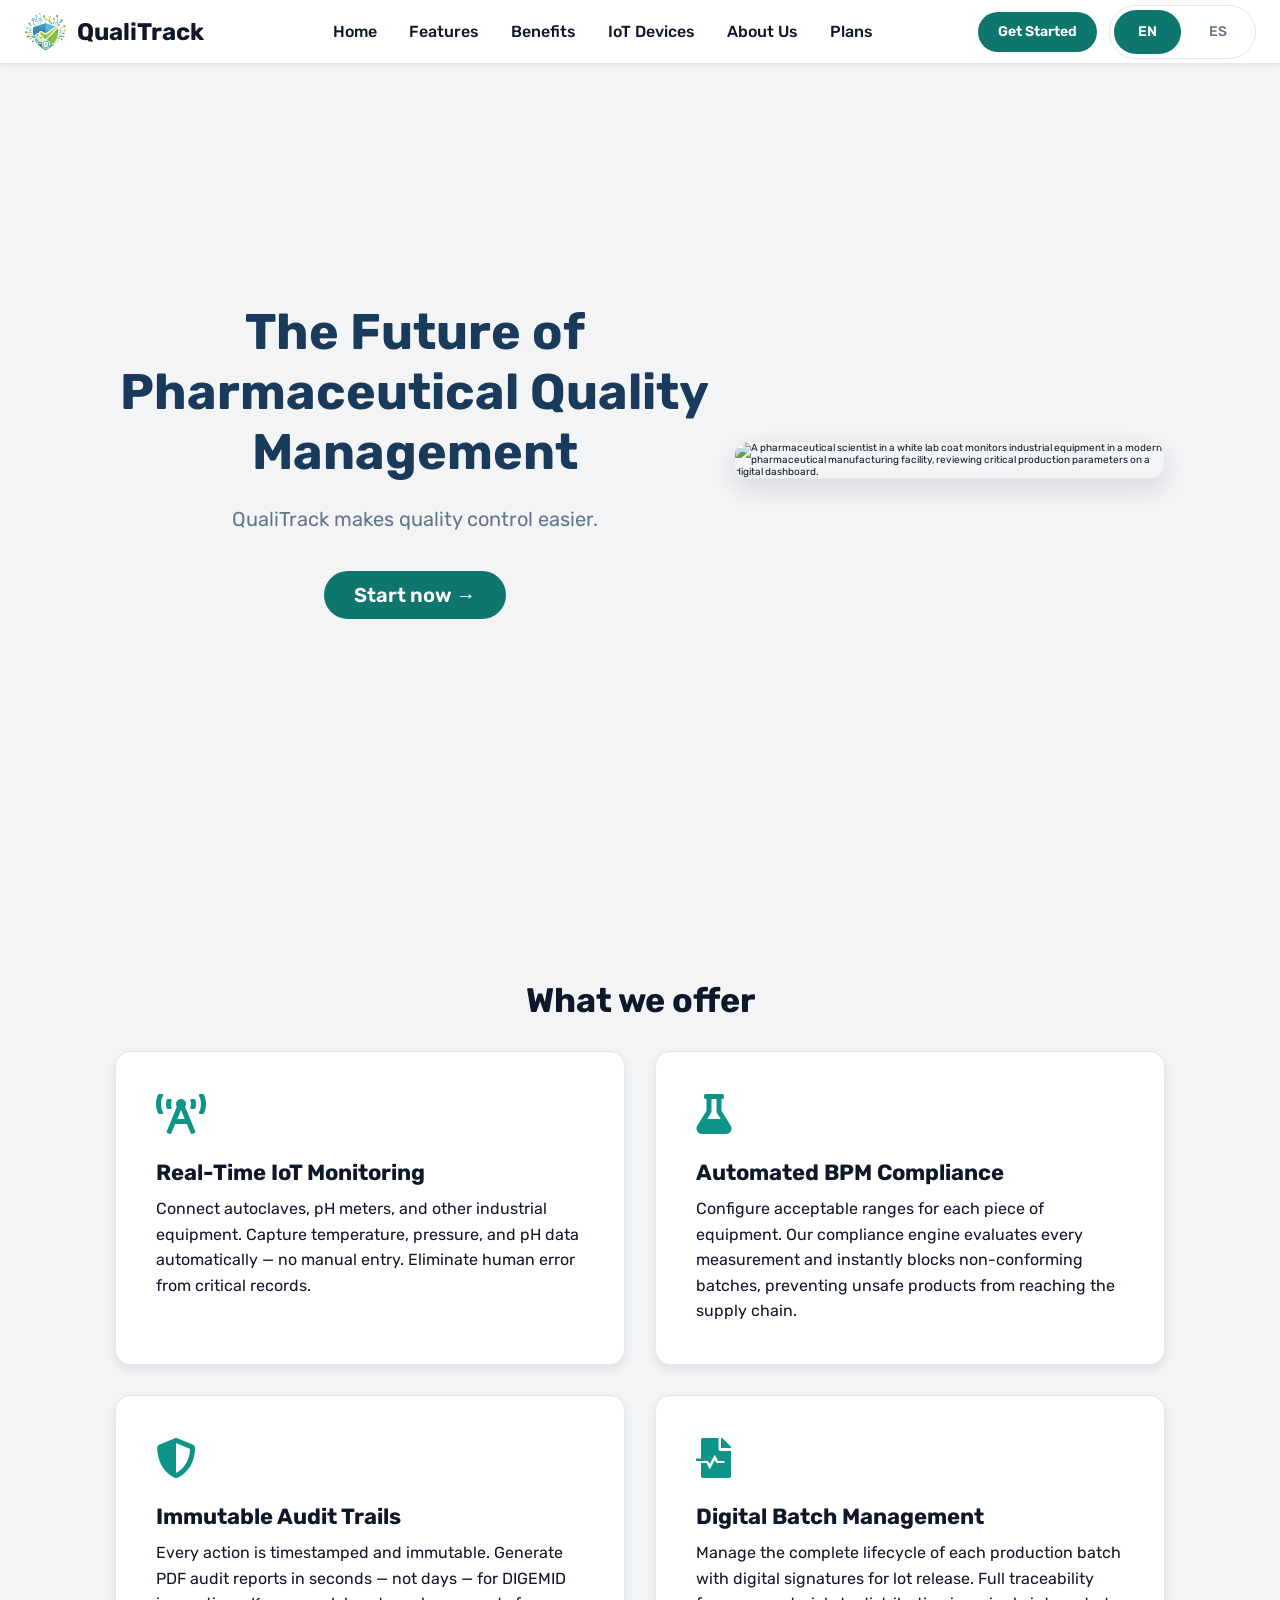
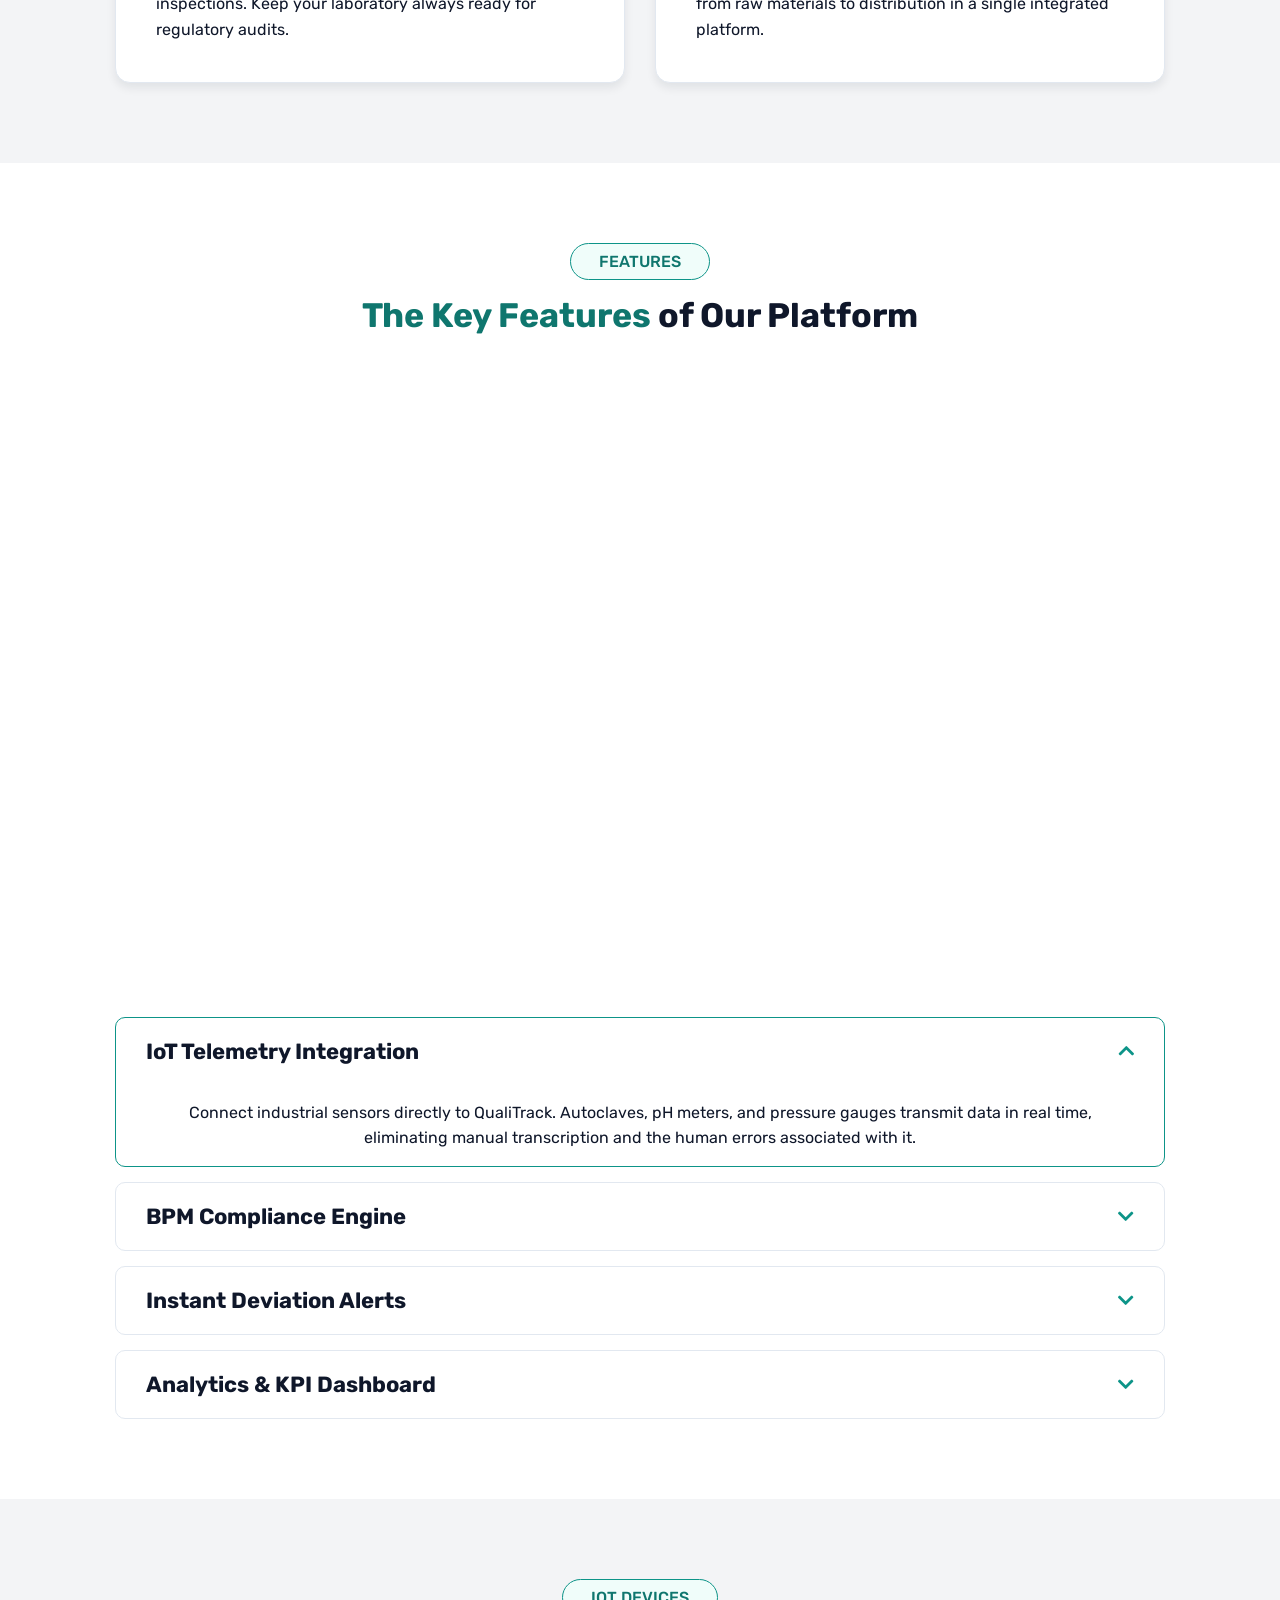
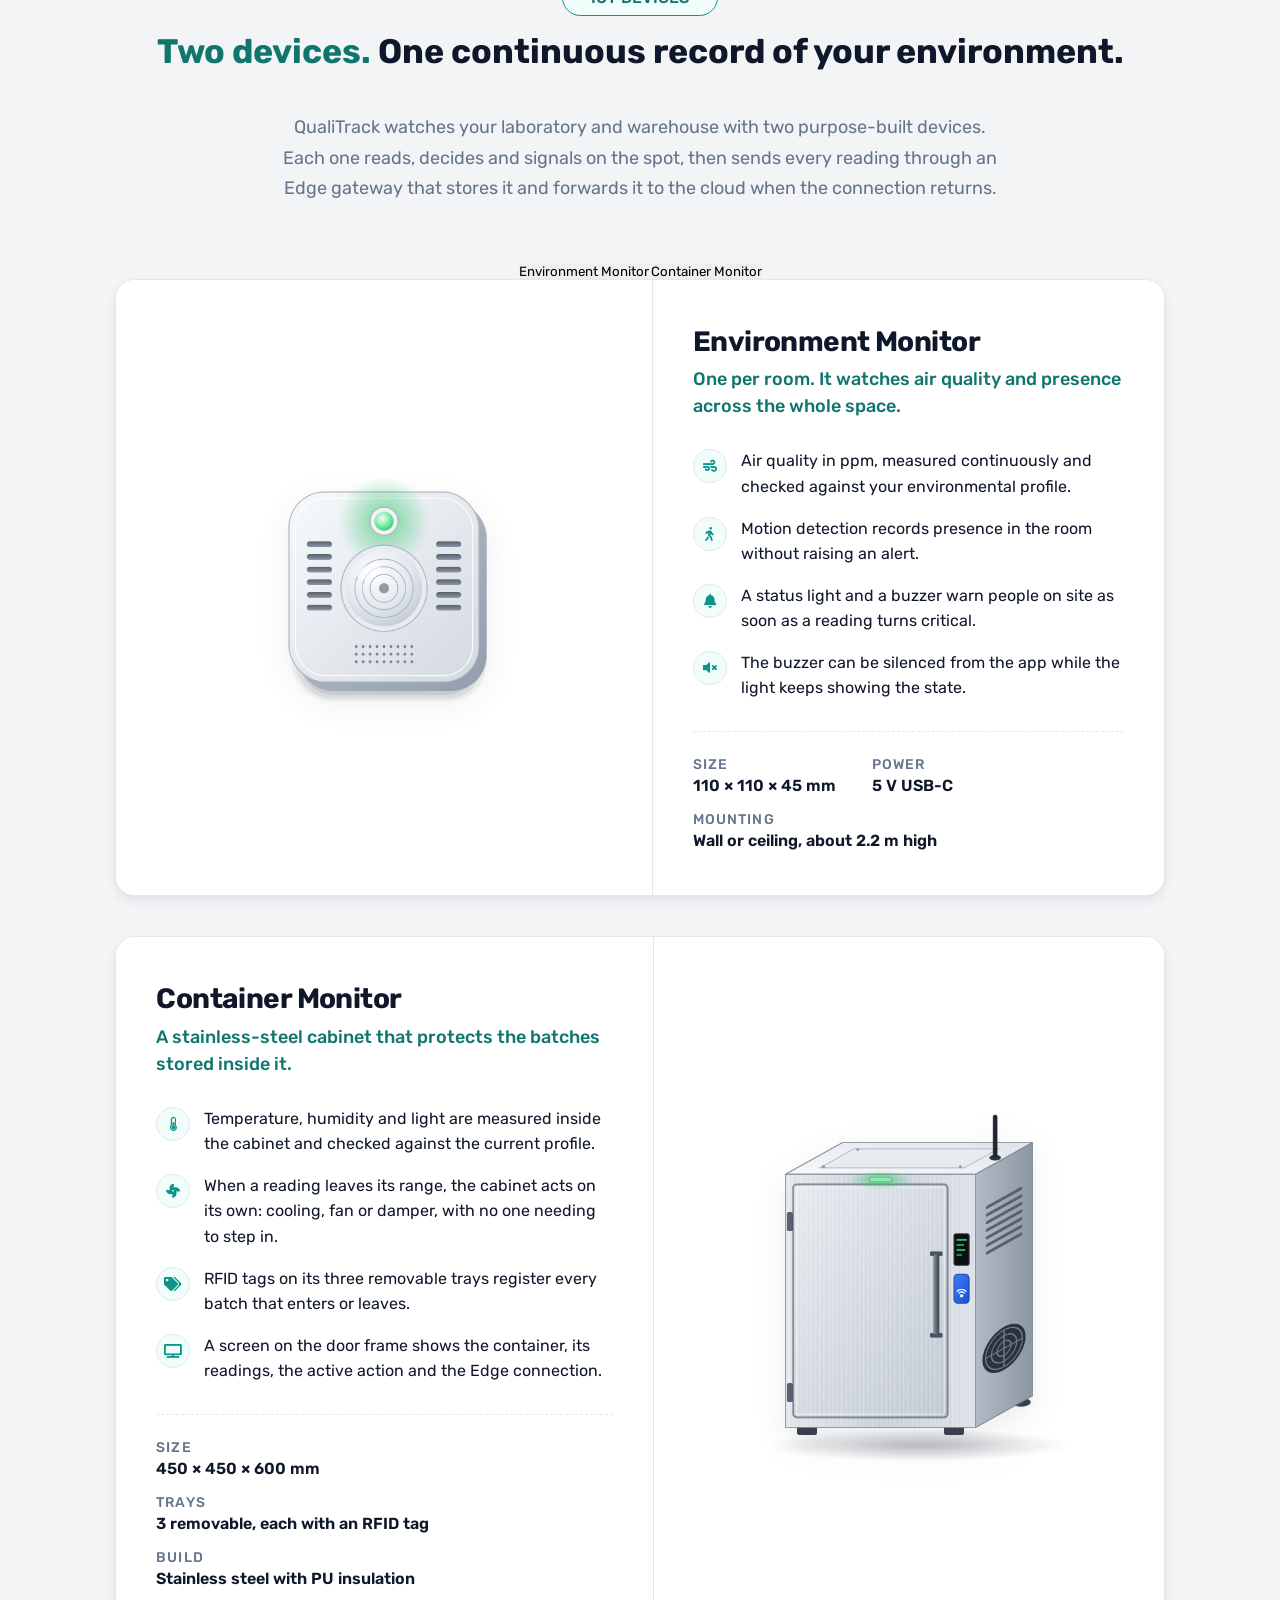
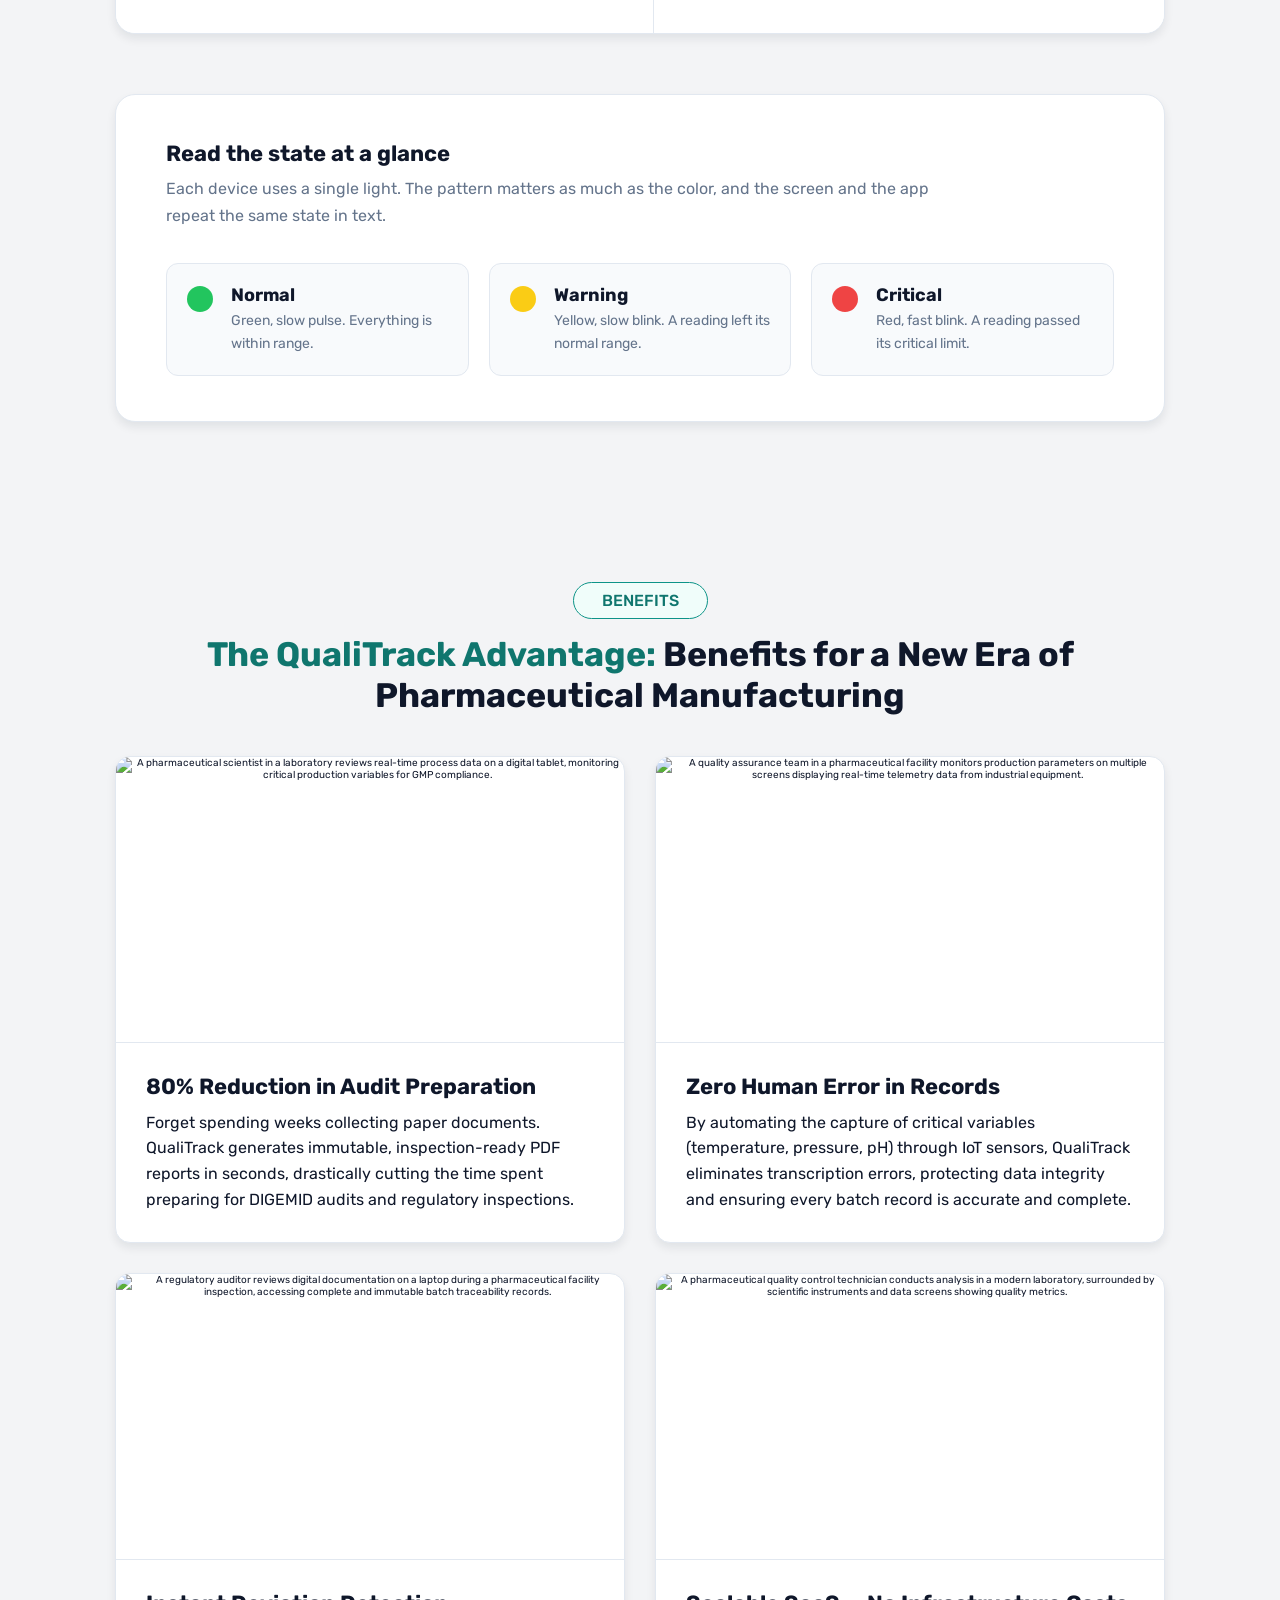
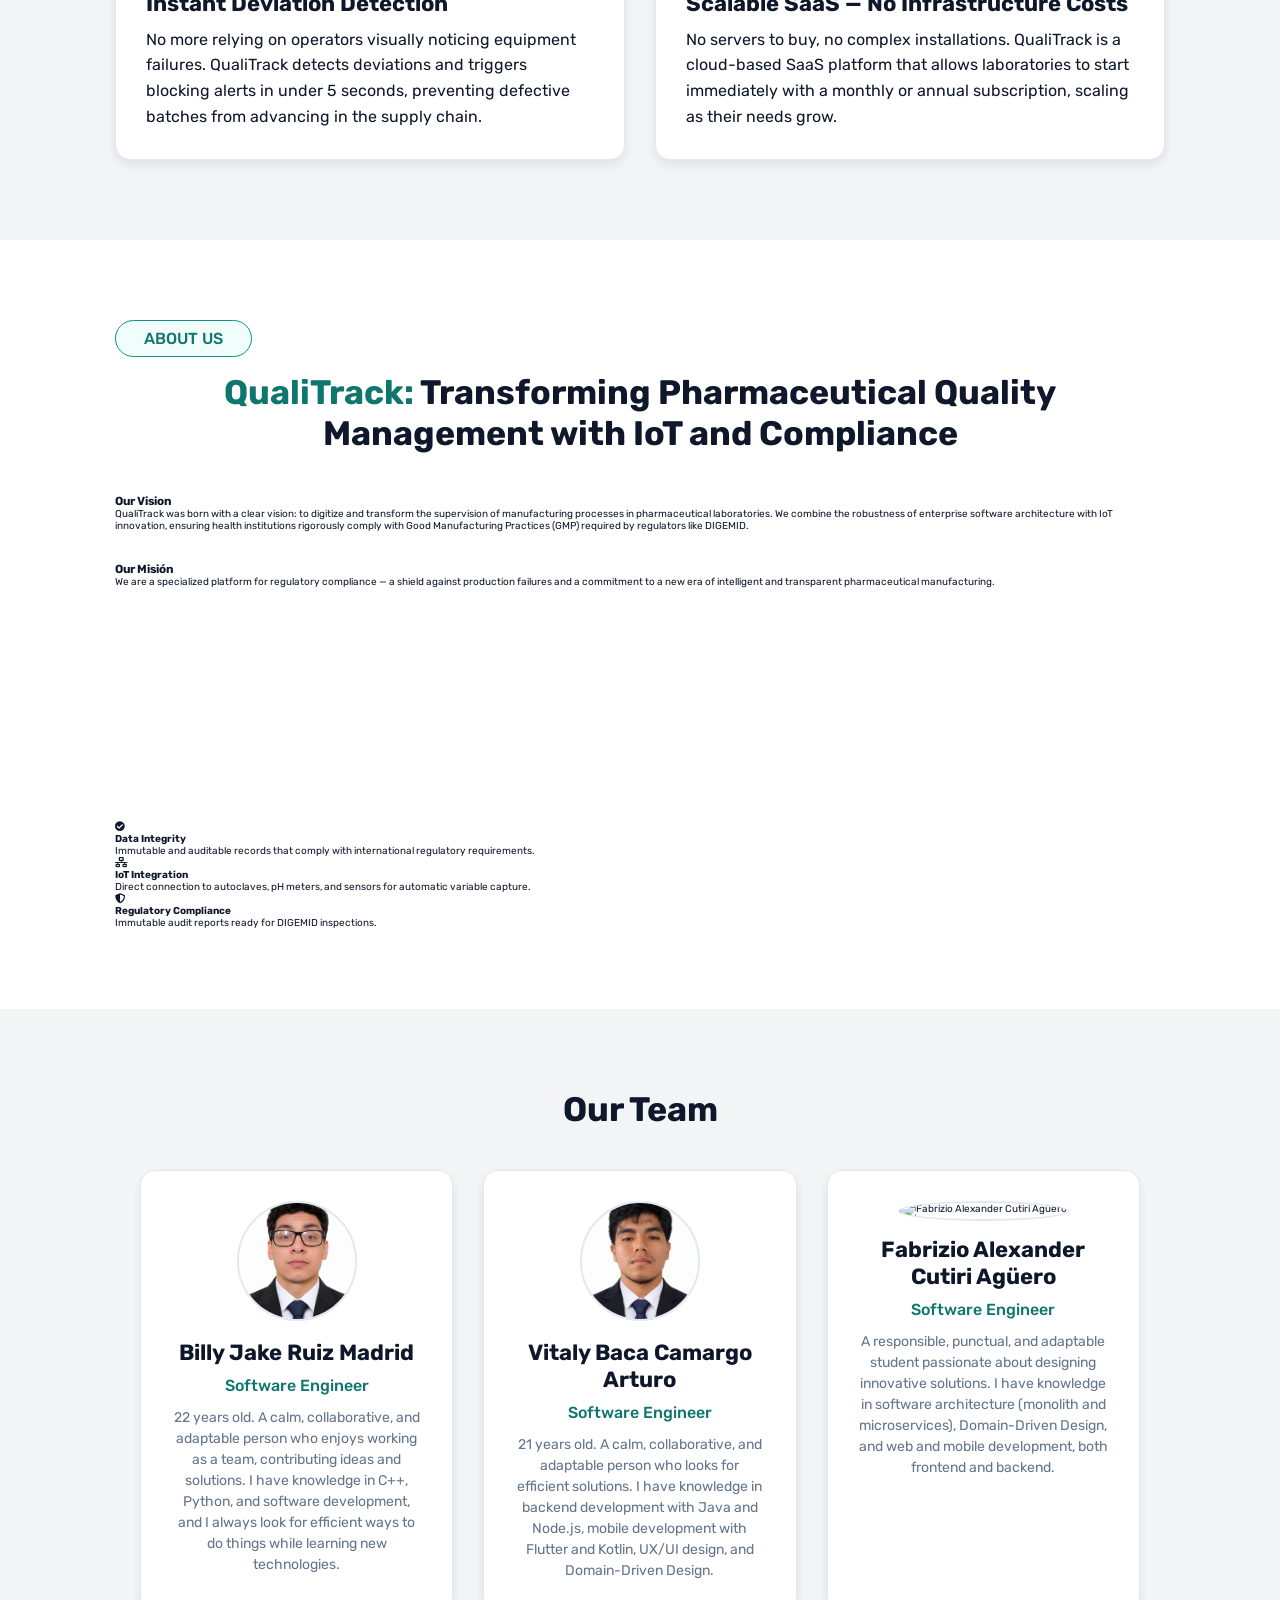
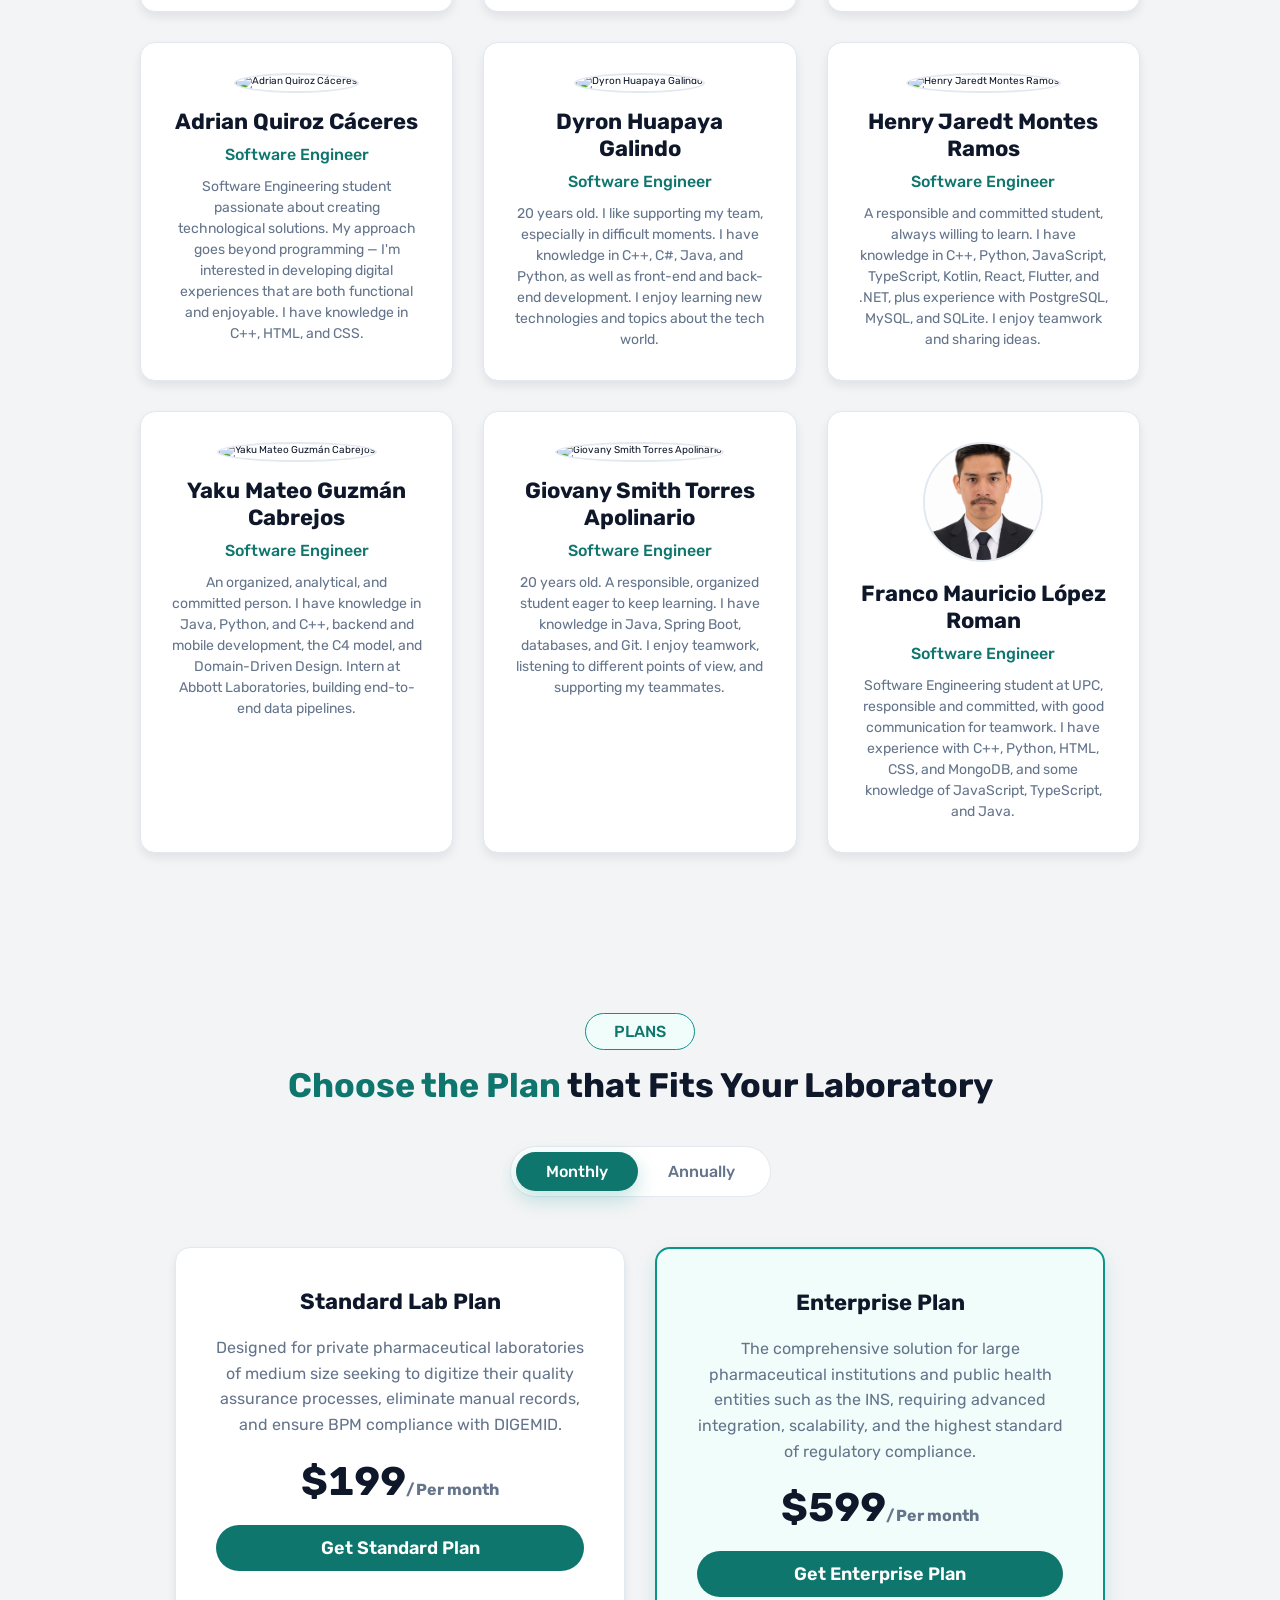
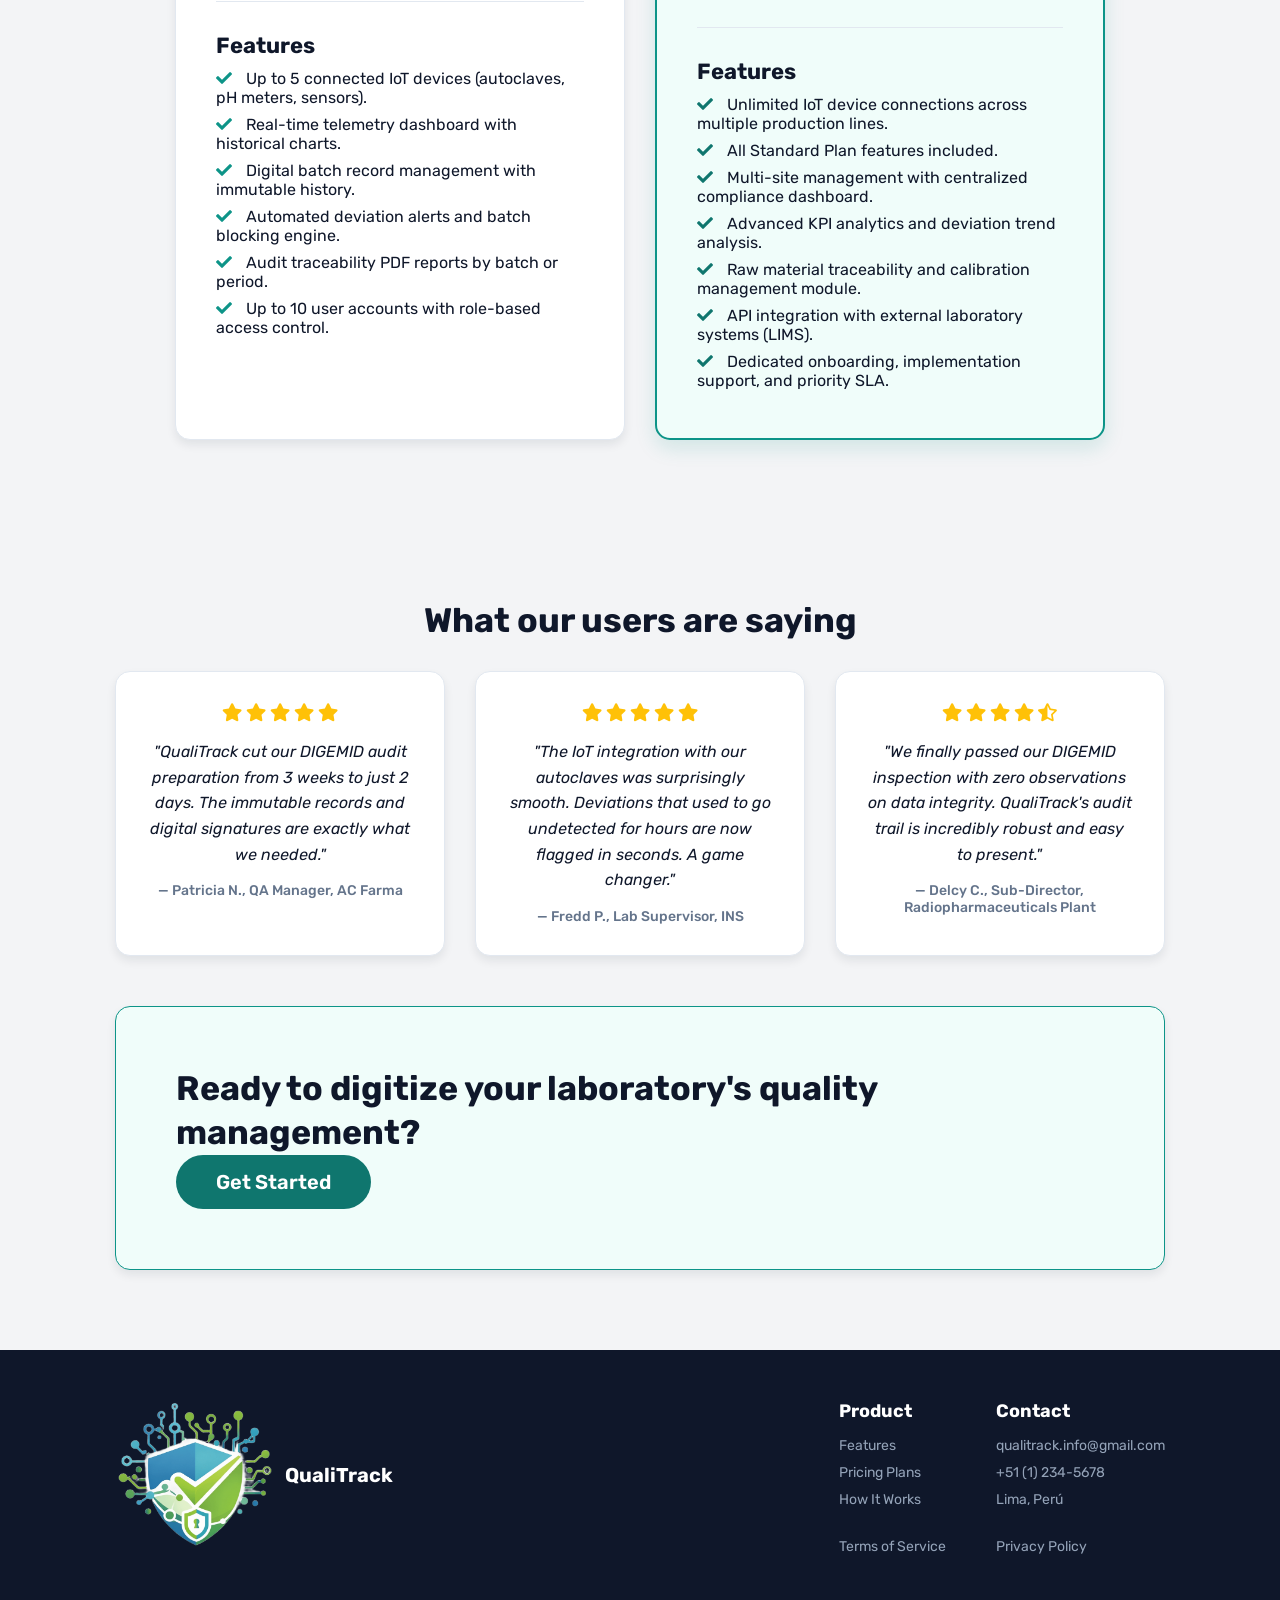
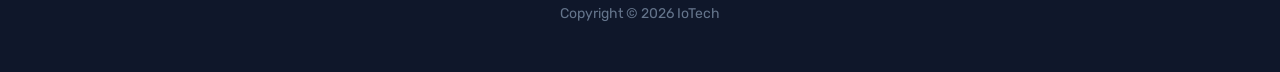
==== commit 439a0169: "refactor: refactor device display with toggle functionality for mobile view" ====
--- a/public/index.html
+++ b/public/index.html
@@ -83,7 +83,7 @@
     </h2>
     <div class="features-container-split">
         <div class="video-container-split">
-            <iframe src="https://www.youtube.com/embed/pD8I8iiFkXQ"></iframe>
+            <iframe src="https://www.youtube.com/embed/pD8I8iiFkXQ" title="QualiTrack Video" frameborder="0" allowfullscreen></iframe>
         </div>
         <div class="accordion-container">
             <div class="accordion-item">
@@ -150,105 +150,118 @@
             QualiTrack watches your laboratory and warehouse with two purpose-built devices. Each one reads, decides and signals on the spot, then sends every reading through an Edge gateway that stores it and forwards it to the cloud when the connection returns.
         </p>
 
-        <!-- Device 1: Environment Monitor -->
-        <article class="device">
-            <div class="device-media">
-                <img src="assets/images/qualitrack-environment-monitor.png"
-                     width="1200"
-                     height="1200"
-                     loading="lazy"
-                     alt="Sketch of the QualiTrack Environment Monitor: a compact square housing with a status light, a motion sensor lens, air vents and a buzzer grille."
-                     data-i18n-alt="devices.environment.alt">
-            </div>
-            <div class="device-body">
-                <h3 data-i18n="devices.environment.title">Environment Monitor</h3>
-                <p class="device-tagline" data-i18n="devices.environment.tagline">
-                    One per room. It watches air quality and presence across the whole space.
-                </p>
-                <ul class="device-features">
-                    <li>
-                        <i class="fas fa-wind" aria-hidden="true"></i>
-                        <span data-i18n="devices.environment.feature1">Air quality in ppm, measured continuously and checked against your environmental profile.</span>
-                    </li>
-                    <li>
-                        <i class="fas fa-walking" aria-hidden="true"></i>
-                        <span data-i18n="devices.environment.feature2">Motion detection records presence in the room without raising an alert.</span>
-                    </li>
-                    <li>
-                        <i class="fas fa-bell" aria-hidden="true"></i>
-                        <span data-i18n="devices.environment.feature3">A status light and a buzzer warn people on site as soon as a reading turns critical.</span>
-                    </li>
-                    <li>
-                        <i class="fas fa-volume-mute" aria-hidden="true"></i>
-                        <span data-i18n="devices.environment.feature4">The buzzer can be silenced from the app while the light keeps showing the state.</span>
-                    </li>
-                </ul>
-                <dl class="device-specs">
-                    <div>
-                        <dt data-i18n="devices.environment.sizeLabel">Size</dt>
-                        <dd data-i18n="devices.environment.sizeValue">110 × 110 × 45 mm</dd>
-                    </div>
-                    <div>
-                        <dt data-i18n="devices.environment.powerLabel">Power</dt>
-                        <dd data-i18n="devices.environment.powerValue">5 V USB-C</dd>
-                    </div>
-                    <div>
-                        <dt data-i18n="devices.environment.mountLabel">Mounting</dt>
-                        <dd data-i18n="devices.environment.mountValue">Wall or ceiling, about 2.2 m high</dd>
-                    </div>
-                </dl>
-            </div>
-        </article>
-
-        <!-- Device 2: Container Monitor -->
-        <article class="device device-reverse">
-            <div class="device-media">
-                <img src="assets/images/qualitrack-container-monitor.png"
-                     width="1200"
-                     height="1200"
-                     loading="lazy"
-                     alt="Sketch of the QualiTrack Container Monitor: a stainless-steel cabinet with a status light on top, an RFID reader and screen on the door frame, and a fan on the side."
-                     data-i18n-alt="devices.container.alt">
-            </div>
-            <div class="device-body">
-                <h3 data-i18n="devices.container.title">Container Monitor</h3>
-                <p class="device-tagline" data-i18n="devices.container.tagline">
-                    A stainless-steel cabinet that protects the batches stored inside it.
-                </p>
-                <ul class="device-features">
-                    <li>
-                        <i class="fas fa-thermometer-half" aria-hidden="true"></i>
-                        <span data-i18n="devices.container.feature1">Temperature, humidity and light are measured inside the cabinet and checked against the current profile.</span>
-                    </li>
-                    <li>
-                        <i class="fas fa-fan" aria-hidden="true"></i>
-                        <span data-i18n="devices.container.feature2">When a reading leaves its range, the cabinet acts on its own: cooling, fan or damper, with no one needing to step in.</span>
-                    </li>
-                    <li>
-                        <i class="fas fa-tags" aria-hidden="true"></i>
-                        <span data-i18n="devices.container.feature3">RFID tags on its three removable trays register every batch that enters or leaves.</span>
-                    </li>
-                    <li>
-                        <i class="fas fa-tv" aria-hidden="true"></i>
-                        <span data-i18n="devices.container.feature4">A screen on the door frame shows the container, its readings, the active action and the Edge connection.</span>
-                    </li>
-                </ul>
-                <dl class="device-specs">
-                    <div>
-                        <dt data-i18n="devices.container.sizeLabel">Size</dt>
-                        <dd data-i18n="devices.container.sizeValue">450 × 450 × 600 mm</dd>
-                    </div>
-                    <div>
-                        <dt data-i18n="devices.container.traysLabel">Trays</dt>
-                        <dd data-i18n="devices.container.traysValue">3 removable, each with an RFID tag</dd>
-                    </div>
-                    <div>
-                        <dt data-i18n="devices.container.buildLabel">Build</dt>
-                        <dd data-i18n="devices.container.buildValue">Stainless steel with PU insulation</dd>
-                    </div>
-                </dl>
-            </div>
-        </article>
+        <!-- Selector de dispositivo (solo visible en móvil) -->
+        <div class="device-toggle" role="tablist" aria-label="IoT Devices">
+            <button type="button" class="device-toggle-button active" role="tab" aria-selected="true"
+                    aria-controls="device-environment" data-i18n="devices.environment.title">Environment Monitor
+            </button>
+            <button type="button" class="device-toggle-button" role="tab" aria-selected="false"
+                    aria-controls="device-container" data-i18n="devices.container.title">Container Monitor
+            </button>
+        </div>
+
+        <div class="devices-carousel">
+            <!-- Device 1: Environment Monitor -->
+            <article class="device is-active" id="device-environment" role="tabpanel">
+                <div class="device-media">
+                    <img src="assets/images/qualitrack-environment-monitor.png"
+                         width="1200"
+                         height="1200"
+                         loading="lazy"
+                         alt="Sketch of the QualiTrack Environment Monitor: a compact square housing with a status light, a motion sensor lens, air vents and a buzzer grille."
+                         data-i18n-alt="devices.environment.alt">
+                </div>
+                <div class="device-body">
+                    <h3 data-i18n="devices.environment.title">Environment Monitor</h3>
+                    <p class="device-tagline" data-i18n="devices.environment.tagline">
+                        One per room. It watches air quality and presence across the whole space.
+                    </p>
+                    <ul class="device-features">
+                        <li>
+                            <i class="fas fa-wind" aria-hidden="true"></i>
+                            <span data-i18n="devices.environment.feature1">Air quality in ppm, measured continuously and checked against your environmental profile.</span>
+                        </li>
+                        <li>
+                            <i class="fas fa-walking" aria-hidden="true"></i>
+                            <span data-i18n="devices.environment.feature2">Motion detection records presence in the room without raising an alert.</span>
+                        </li>
+                        <li>
+                            <i class="fas fa-bell" aria-hidden="true"></i>
+                            <span data-i18n="devices.environment.feature3">A status light and a buzzer warn people on site as soon as a reading turns critical.</span>
+                        </li>
+                        <li>
+                            <i class="fas fa-volume-mute" aria-hidden="true"></i>
+                            <span data-i18n="devices.environment.feature4">The buzzer can be silenced from the app while the light keeps showing the state.</span>
+                        </li>
+                    </ul>
+                    <dl class="device-specs">
+                        <div>
+                            <dt data-i18n="devices.environment.sizeLabel">Size</dt>
+                            <dd data-i18n="devices.environment.sizeValue">110 × 110 × 45 mm</dd>
+                        </div>
+                        <div>
+                            <dt data-i18n="devices.environment.powerLabel">Power</dt>
+                            <dd data-i18n="devices.environment.powerValue">5 V USB-C</dd>
+                        </div>
+                        <div>
+                            <dt data-i18n="devices.environment.mountLabel">Mounting</dt>
+                            <dd data-i18n="devices.environment.mountValue">Wall or ceiling, about 2.2 m high</dd>
+                        </div>
+                    </dl>
+                </div>
+            </article>
+
+            <!-- Device 2: Container Monitor -->
+            <article class="device device-reverse" id="device-container" role="tabpanel">
+                <div class="device-media">
+                    <img src="assets/images/qualitrack-container-monitor.png"
+                         width="1200"
+                         height="1200"
+                         loading="lazy"
+                         alt="Sketch of the QualiTrack Container Monitor: a stainless-steel cabinet with a status light on top, an RFID reader and screen on the door frame, and a fan on the side."
+                         data-i18n-alt="devices.container.alt">
+                </div>
+                <div class="device-body">
+                    <h3 data-i18n="devices.container.title">Container Monitor</h3>
+                    <p class="device-tagline" data-i18n="devices.container.tagline">
+                        A stainless-steel cabinet that protects the batches stored inside it.
+                    </p>
+                    <ul class="device-features">
+                        <li>
+                            <i class="fas fa-thermometer-half" aria-hidden="true"></i>
+                            <span data-i18n="devices.container.feature1">Temperature, humidity and light are measured inside the cabinet and checked against the current profile.</span>
+                        </li>
+                        <li>
+                            <i class="fas fa-fan" aria-hidden="true"></i>
+                            <span data-i18n="devices.container.feature2">When a reading leaves its range, the cabinet acts on its own: cooling, fan or damper, with no one needing to step in.</span>
+                        </li>
+                        <li>
+                            <i class="fas fa-tags" aria-hidden="true"></i>
+                            <span data-i18n="devices.container.feature3">RFID tags on its three removable trays register every batch that enters or leaves.</span>
+                        </li>
+                        <li>
+                            <i class="fas fa-tv" aria-hidden="true"></i>
+                            <span data-i18n="devices.container.feature4">A screen on the door frame shows the container, its readings, the active action and the Edge connection.</span>
+                        </li>
+                    </ul>
+                    <dl class="device-specs">
+                        <div>
+                            <dt data-i18n="devices.container.sizeLabel">Size</dt>
+                            <dd data-i18n="devices.container.sizeValue">450 × 450 × 600 mm</dd>
+                        </div>
+                        <div>
+                            <dt data-i18n="devices.container.traysLabel">Trays</dt>
+                            <dd data-i18n="devices.container.traysValue">3 removable, each with an RFID tag</dd>
+                        </div>
+                        <div>
+                            <dt data-i18n="devices.container.buildLabel">Build</dt>
+                            <dd data-i18n="devices.container.buildValue">Stainless steel with PU insulation</dd>
+                        </div>
+                    </dl>
+                </div>
+            </article>
+
+        </div>
 
         <!-- LED -->
         <div class="led-legend">
@@ -349,33 +362,53 @@
 
 <!-- About Us Section -->
 <section class="about-us" id="about-section">
-    <div class="container-about">
-        <div class="content-about">
+    <div class="about-inner">
+        <!-- Título de la sección -->
+        <div class="about-header">
             <span class="section-button-title" data-i18n="about.button">About Us</span>
             <h2 class="section-heading-split">
-                <span class="highlight-blue" data-i18n="about.headingLead">QualiTrack:</span> <span
-                    data-i18n="about.headingMain">Transforming Pharmaceutical Quality with IoT and Immutable
-                        Data</span>
+                <span class="highlight-blue" data-i18n="about.headingLead">QualiTrack:</span>
+                <span data-i18n="about.headingMain">Transforming Pharmaceutical Quality with IoT and Immutable Data</span>
             </h2>
-            <p data-i18n="about.vision">At QualiTrack, we believe that pharmaceutical quality control deserves the
-                same level of technological sophistication as the medicines it protects. We have built a SaaS
-                platform that integrates IoT telemetry with regulatory management, eliminating manual records
-                and providing laboratories with an intelligent, automated quality management system.</p>
-            <p data-i18n="about.mission">Our purpose is to be the digital shield of the pharmaceutical industry:
-                protecting product integrity, ensuring regulatory compliance with DIGEMID, and enabling a new
-                era of intelligent and transparent pharmaceutical manufacturing.</p>
-            <ul>
-                <li><i class="fas fa-check-circle"></i><span data-i18n="about.iotIntegration"> Data Integrity: Immutable
-                            and auditable records that comply with international regulatory requirements.</span></li>
-                <li><i class="fas fa-check-circle"></i><span data-i18n="about.traceability"> IoT Integration: Direct
-                            connection to autoclaves, pH meters, and sensors for automatic variable capture.</span>
-                </li>
-                <li><i class="fas fa-check-circle"></i><span data-i18n="about.compliance"> Regulatory Compliance:
-                            Immutable audit reports ready for DIGEMID inspections.</span></li>
-            </ul>
-        </div>
-        <div class="video-container">
-            <iframe src="" title="QualiTrack About Us Video" frameborder="0" allowfullscreen></iframe>
+        </div>
+
+        <div class="features-container-split" style="margin-bottom: 8rem;">
+            <div class="about-text-col" style="flex: 1 1 50rem;">
+                <h3 data-i18n="about.visionTitle">Our Vision</h3>
+                <p data-i18n="about.vision">At QualiTrack, we believe that pharmaceutical quality control deserves the same level of technological sophistication as the medicines it protects. We have built a SaaS platform that integrates IoT telemetry with regulatory management, eliminating manual records and providing laboratories with an intelligent, automated quality management system.</p>
+
+                <h3 style="margin-top: 3rem;" data-i18n="about.missionTitle">Our Mission</h3>
+                <p data-i18n="about.mission">Our purpose is to be the digital shield of the pharmaceutical industry: protecting product integrity, ensuring regulatory compliance with DIGEMID, and enabling a new era of intelligent and transparent pharmaceutical manufacturing.</p>
+            </div>
+
+            <div class="video-container-split">
+                <iframe src="" title="QualiTrack Video" frameborder="0" allowfullscreen></iframe>
+            </div>
+
+        </div>
+
+        <div class="about-pillars">
+            <div class="pillar">
+                <div class="pillar-icon"><i class="fas fa-check-circle"></i></div>
+                <div class="pillar-text">
+                    <h4 data-i18n="about.iotIntegration.title">Data Integrity</h4>
+                    <p data-i18n="about.iotIntegration.text">Immutable and auditable records that comply with international regulatory requirements.</p>
+                </div>
+            </div>
+            <div class="pillar">
+                <div class="pillar-icon"><i class="fas fa-network-wired"></i></div>
+                <div class="pillar-text">
+                    <h4 data-i18n="about.traceability.title">IoT Integration</h4>
+                    <p data-i18n="about.traceability.text">Direct connection to autoclaves, pH meters, and sensors for automatic variable capture.</p>
+                </div>
+            </div>
+            <div class="pillar">
+                <div class="pillar-icon"><i class="fas fa-shield-alt"></i></div>
+                <div class="pillar-text">
+                    <h4 data-i18n="about.compliance.title">Regulatory Compliance</h4>
+                    <p data-i18n="about.compliance.text">Immutable audit reports ready for DIGEMID inspections.</p>
+                </div>
+            </div>
         </div>
     </div>
 </section>
--- a/public/assets/styles/style.css
+++ b/public/assets/styles/style.css
@@ -879,6 +879,280 @@
     font-weight: 500;
 }
 
+/* ============================================
+   IOT DEVICES SECTION (Diseño limpio, sin animaciones)
+   ============================================ */
+
+.devices {
+    background: #f3f4f6; /* Mismo fondo base que el resto del landing */
+    max-width: none;
+    padding: var(--section-padding);
+}
+
+.devices .devices-inner {
+    max-width: 120rem;
+    margin: 0 auto;
+    display: flex;
+    flex-direction: column;
+    align-items: center;
+}
+
+.devices .devices-inner > .section-button-title,
+.devices .devices-inner > .section-heading-split {
+    text-align: center;
+}
+
+.devices .section-heading-split {
+    display: inline-block;
+    width: 100%;
+    text-align: center;
+}
+
+.devices .devices-intro {
+    max-width: 72rem;
+    margin: 0 auto 6rem;
+    font-size: var(--fs-large);
+    color: #64748b; /* Gris de la paleta */
+    line-height: 1.7;
+    text-align: center;
+}
+
+/* --- Tarjeta de dispositivo --- */
+.devices .device {
+    display: grid;
+    grid-template-columns: minmax(0, 1.05fr) minmax(0, 1fr);
+    gap: 0;
+    align-items: stretch;
+    margin-bottom: 4rem;
+    width: 100%;
+    background: #ffffff;
+    border: 1px solid #e2e8f0;
+    border-radius: 2rem;
+    box-shadow: var(--shadow-sm);
+    overflow: hidden;
+    transition: box-shadow 0.3s ease, border-color 0.3s ease; /* Solo hover, sin movimiento */
+}
+
+.devices .device:hover {
+    box-shadow: var(--shadow-md);
+    border-color: #0d9488;
+}
+
+/* --- Media (imagen) --- */
+.devices .device-media {
+    position: relative;
+    display: grid;
+    place-items: center;
+    padding: 4rem;
+    background: #ffffff; /* Fondo limpio y blanco, sin gradientes ni cuadrículas */
+    overflow: hidden;
+    min-height: 100%;
+    border-right: 1px solid #e2e8f0;
+}
+
+.devices .device-reverse .device-media {
+    border-right: none;
+    border-left: 1px solid #e2e8f0;
+}
+
+.devices .device-media img {
+    position: relative;
+    z-index: 1;
+    display: block;
+    width: 100%;
+    max-width: 38rem; /* Un poco más pequeño para que respire mejor */
+    height: auto;
+    /* Sombra suave en la imagen para que resalte en fondo blanco */
+    filter: drop-shadow(0 1rem 1.5rem rgba(15, 23, 42, 0.08));
+}
+
+/* Orden invertido */
+.devices .device-reverse .device-media {
+    order: 2;
+}
+
+.devices .device-reverse .device-body {
+    order: 1;
+}
+
+/* --- Cuerpo del dispositivo --- */
+.devices .device-body {
+    padding: 4.5rem 4rem;
+    display: flex;
+    flex-direction: column;
+    justify-content: center;
+    background: #ffffff;
+    text-align: left;
+}
+
+.devices .device-body h3 {
+    font-size: 2.8rem;
+    font-weight: 700;
+    color: #0f172a;
+    margin-bottom: 0.8rem;
+    line-height: 1.2;
+    letter-spacing: -0.02em;
+}
+
+.devices .device-tagline {
+    font-size: var(--fs-large);
+    color: #0f766e; /* Tu verde principal */
+    font-weight: 500;
+    margin-bottom: 2.8rem;
+    line-height: 1.5;
+}
+
+/* Lista de features */
+.devices .device-features {
+    list-style: none;
+    display: grid;
+    gap: 1.6rem;
+    margin-bottom: 3rem;
+    padding: 0;
+}
+
+.devices .device-features li {
+    display: flex;
+    gap: 1.4rem;
+    align-items: flex-start;
+    font-size: var(--fs-body);
+    color: #0f172a;
+    line-height: 1.6;
+}
+
+.devices .device-features .fas {
+    flex: none;
+    display: grid;
+    place-items: center;
+    width: 3.4rem;
+    height: 3.4rem;
+    margin-top: 0.1rem;
+    font-size: 1.4rem;
+    color: #0d9488;
+    background: #f0fdfa; /* Tu fondo claro verde */
+    border-radius: 50%;
+    border: 1px solid #e2e8f0;
+}
+
+/* Specs */
+.devices .device-specs {
+    display: flex;
+    flex-wrap: wrap;
+    gap: 1.6rem 3.6rem;
+    padding-top: 2.4rem;
+    border-top: 1px dashed #e2e8f0;
+    margin: 0;
+}
+
+.devices .device-specs > div {
+    display: flex;
+    flex-direction: column;
+    gap: 0.3rem;
+}
+
+.devices .device-specs dt {
+    font-size: var(--fs-small);
+    color: #64748b;
+    text-transform: uppercase;
+    letter-spacing: 0.08em;
+    font-weight: 500;
+}
+
+.devices .device-specs dd {
+    font-size: var(--fs-body);
+    font-weight: 600;
+    color: #0f172a;
+    margin: 0;
+}
+
+/* --- Leyenda LED --- */
+.devices .led-legend {
+    width: 100%;
+    margin-top: 2rem;
+    padding: 4.5rem 5rem;
+    background: #ffffff; /* Fondo blanco como el resto de tarjetas */
+    border: 1px solid #e2e8f0; /* Borde sutil */
+    border-radius: 2rem;
+    box-shadow: var(--shadow-sm);
+    color: #0f172a;
+    text-align: left;
+    position: relative;
+}
+
+.devices .led-legend h3 {
+    font-size: var(--fs-h3);
+    font-weight: 700;
+    color: #0f172a;
+    margin-bottom: 0.8rem;
+}
+
+.devices .led-legend > p {
+    max-width: 78rem;
+    margin-bottom: 3.4rem;
+    font-size: var(--fs-body);
+    color: #64748b;
+    line-height: 1.7;
+}
+
+.devices .led-states {
+    list-style: none;
+    display: grid;
+    grid-template-columns: repeat(auto-fit, minmax(min(26rem, 100%), 1fr));
+    gap: 2rem;
+    padding: 0;
+    margin: 0;
+}
+
+.devices .led-states li {
+    display: flex;
+    gap: 1.8rem;
+    align-items: flex-start;
+    padding: 2rem;
+    background: #f8fafc; /* Fondo gris muy suave de tu paleta */
+    border: 1px solid #e2e8f0;
+    border-radius: 1.2rem;
+}
+
+.devices .led-dot {
+    flex: none;
+    width: 2.6rem;
+    height: 2.6rem;
+    margin-top: 0.2rem;
+    border-radius: 50%;
+    /* Se eliminó el box-shadow brillante y la animación ledPulse */
+}
+
+.devices .led-normal {
+    --led: #22c55e;
+}
+
+.devices .led-warning {
+    --led: #facc15;
+}
+
+.devices .led-critical {
+    --led: #ef4444;
+}
+
+.devices .led-states .led-dot {
+    background: var(--led);
+}
+
+.devices .led-states strong {
+    display: block;
+    font-size: var(--fs-large);
+    font-weight: 700;
+    color: #0f172a;
+    margin-bottom: 0.4rem;
+}
+
+.devices .led-states p {
+    font-size: var(--fs-small);
+    color: #64748b;
+    line-height: 1.6;
+    margin: 0;
+}
+
 .footer {
     background: #0f172a;
     color: #ffffff;
@@ -1144,6 +1418,32 @@
     .home .hero-content-wrapper {
         padding: 0 2rem;
     }
+
+    .devices .device {
+        grid-template-columns: 1fr;
+    }
+
+    .devices .device-reverse .device-media,
+    .devices .device-reverse .device-body {
+        order: 0;
+    }
+
+    .devices .device-media {
+        min-height: 32rem;
+        padding: 3rem;
+        border-right: none;
+        border-left: none;
+        border-bottom: 1px solid #e2e8f0;
+    }
+
+    .devices .device-reverse .device-media {
+        border-bottom: 1px solid #e2e8f0;
+    }
+
+    .devices .device-body {
+        padding: 4rem 3rem;
+    }
+
 }
 
 @media (max-width: 768px) {
@@ -1274,6 +1574,24 @@
     .footer {
         padding-bottom: 10rem;
     }
+
+    .devices .devices-intro {
+        margin-bottom: 4rem;
+    }
+
+    .devices .device {
+        margin-bottom: 3rem;
+        border-radius: 1.6rem;
+    }
+
+    .devices .device-body h3 {
+        font-size: 2.4rem;
+    }
+
+    .devices .led-legend {
+        padding: 3rem 2.5rem;
+        border-radius: 1.6rem;
+    }
 }
 
 @media (max-width: 450px) {
@@ -1312,4 +1630,11 @@
         opacity: 1;
         transform: none;
     }
+
+    .devices .led-dot,
+    .devices .device,
+    .devices .device-media img {
+        animation: none !important;
+        transition: none !important;
+    }
 }
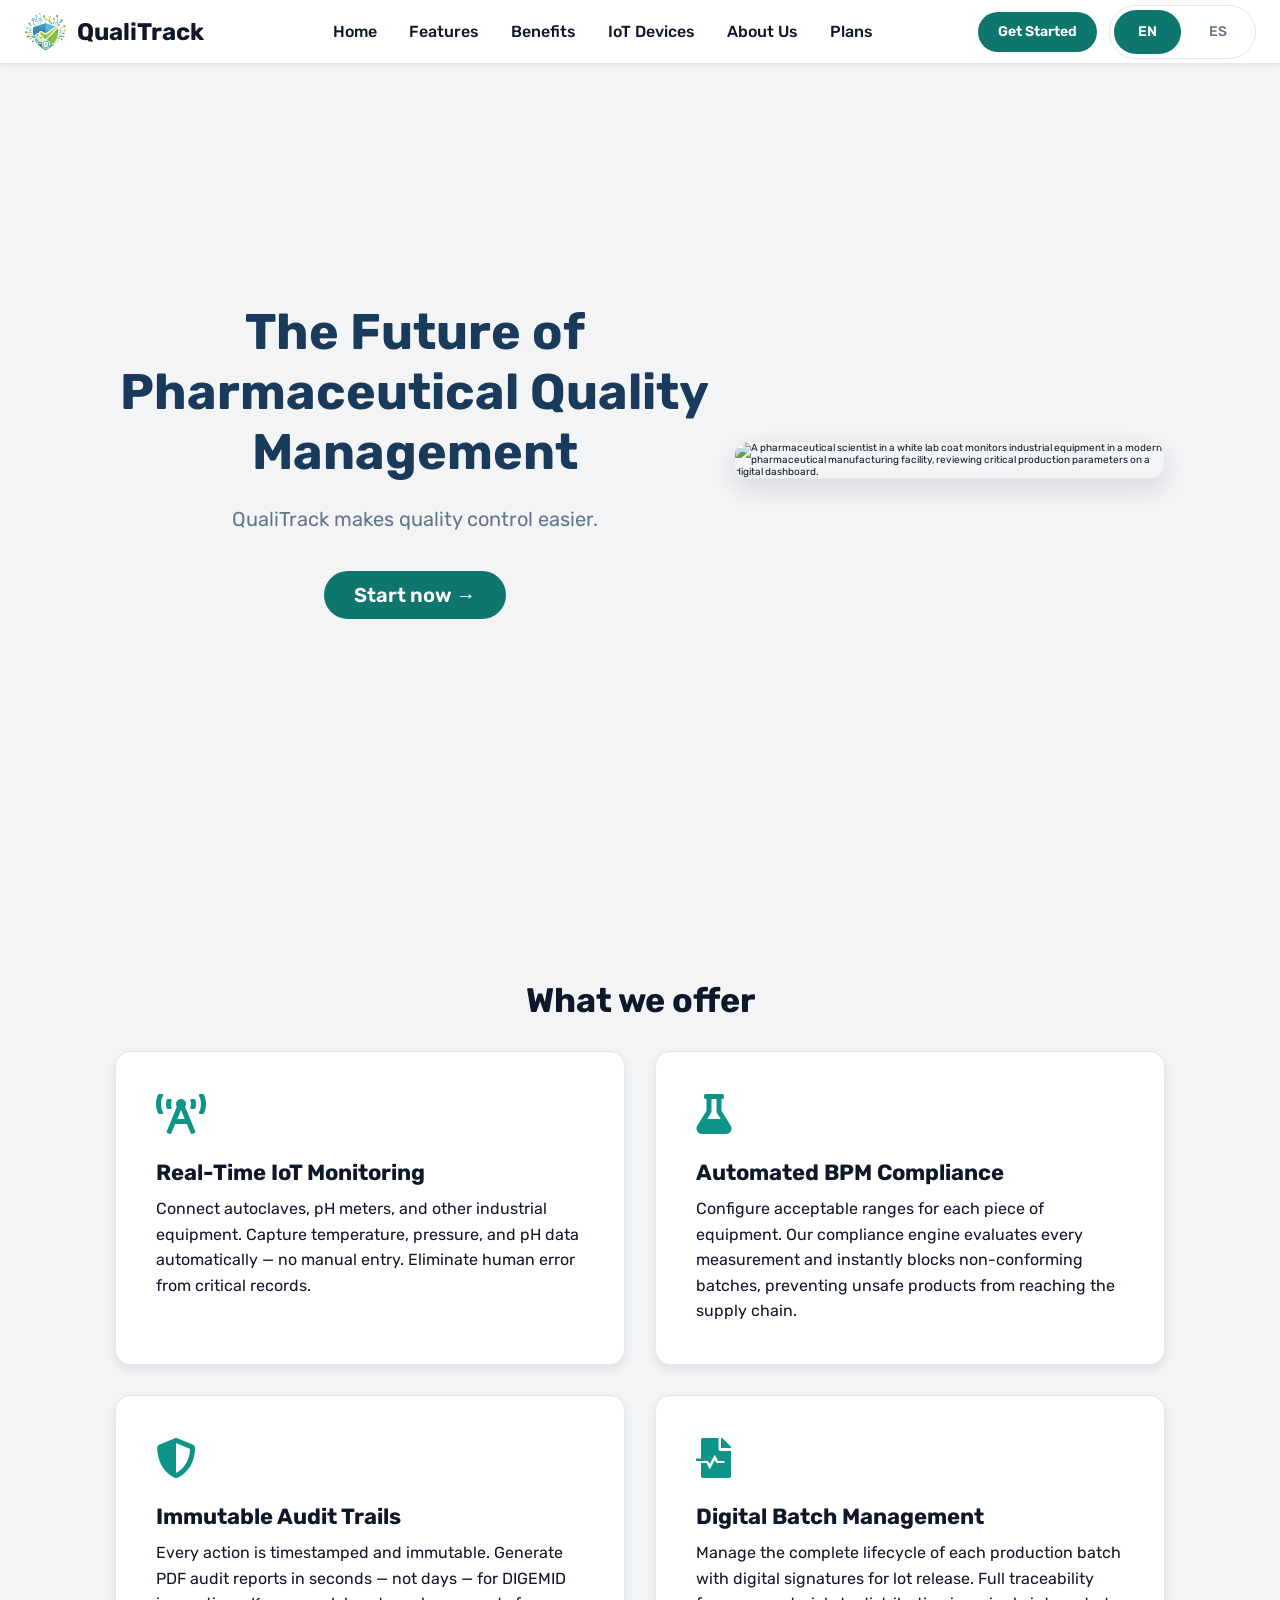
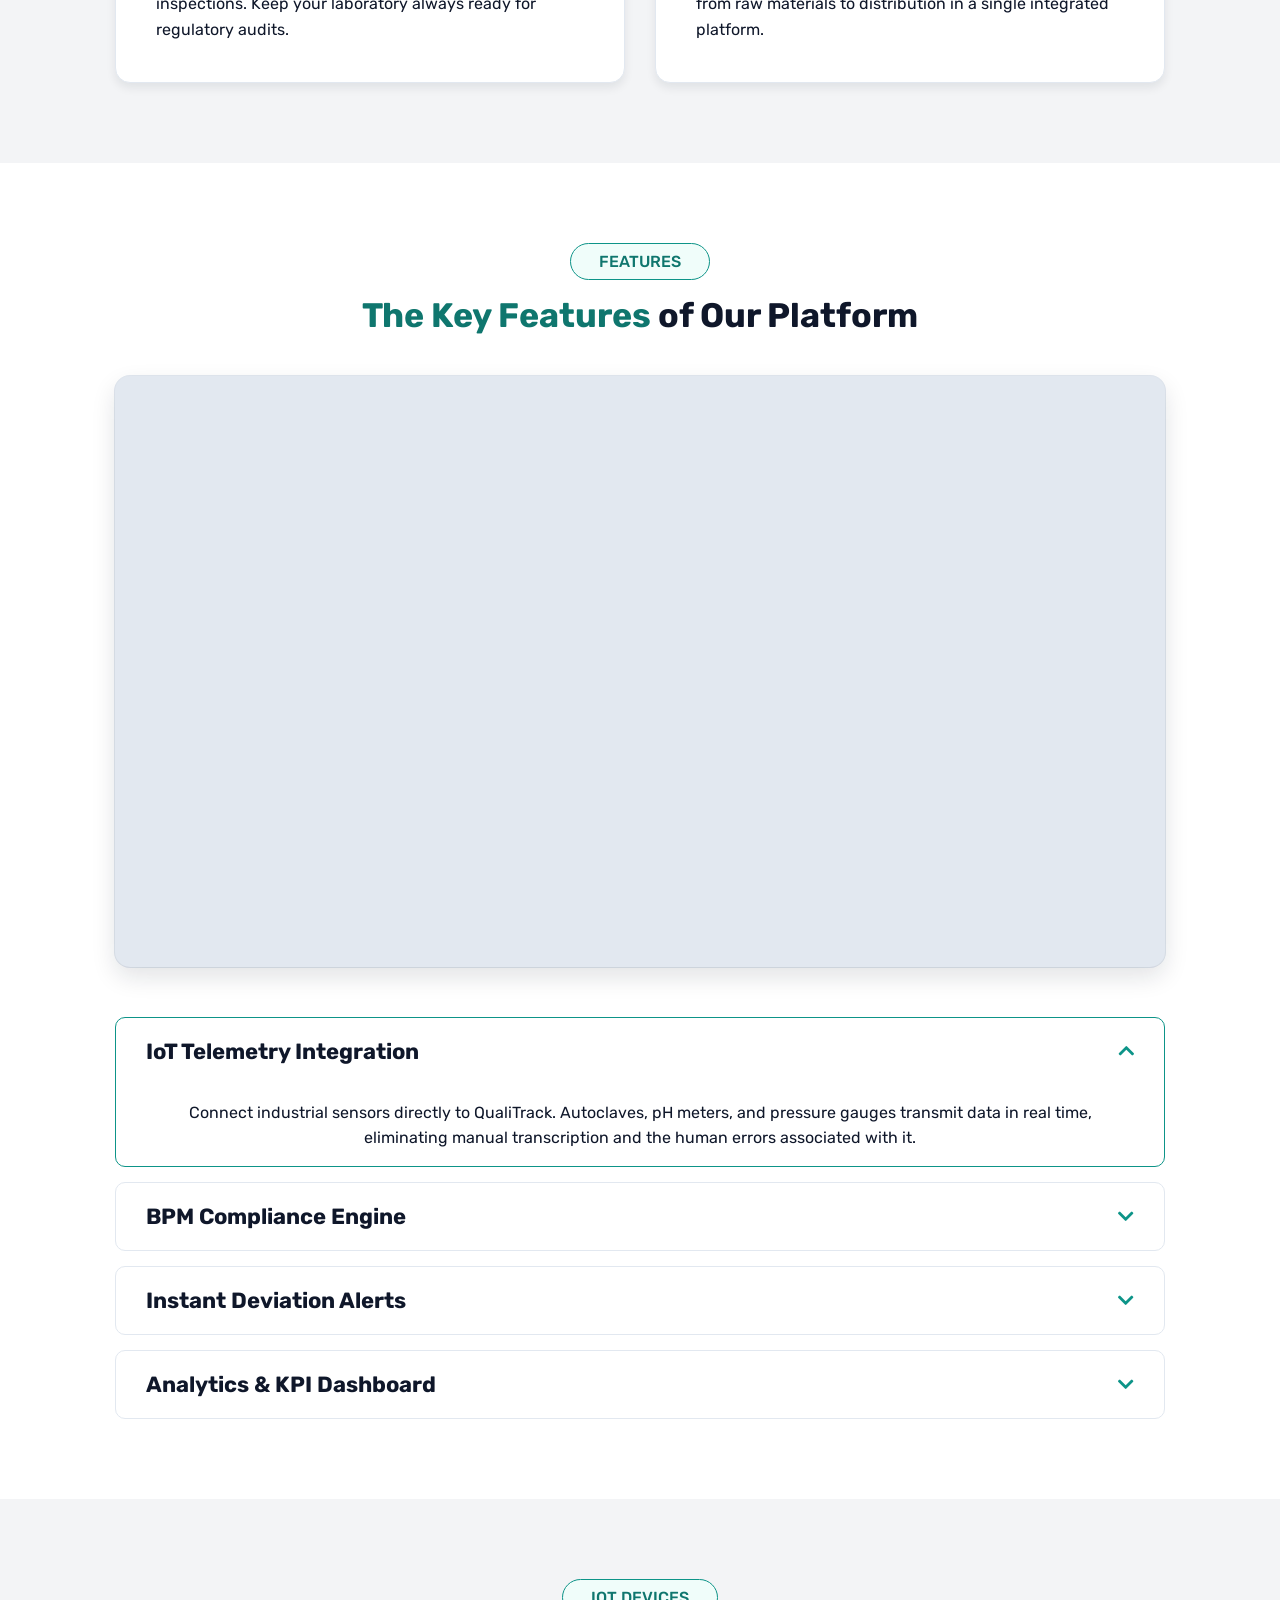
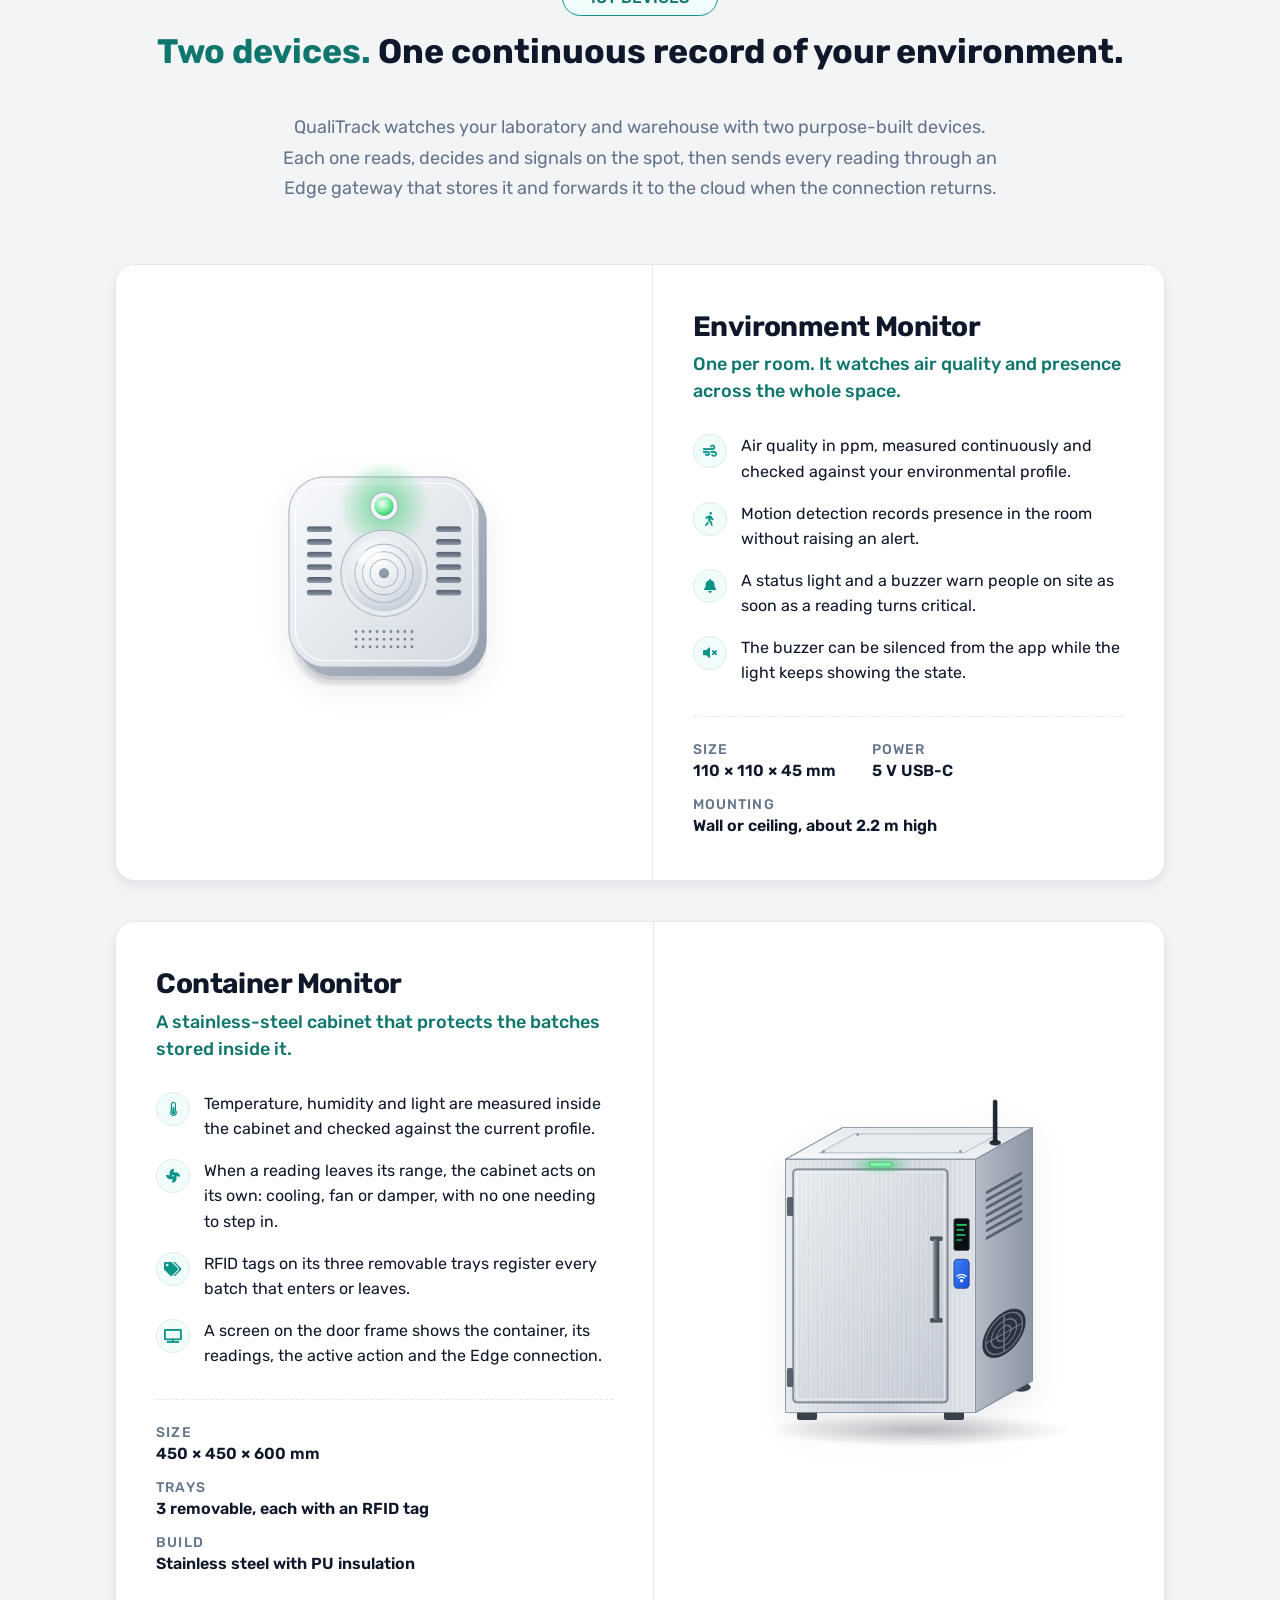
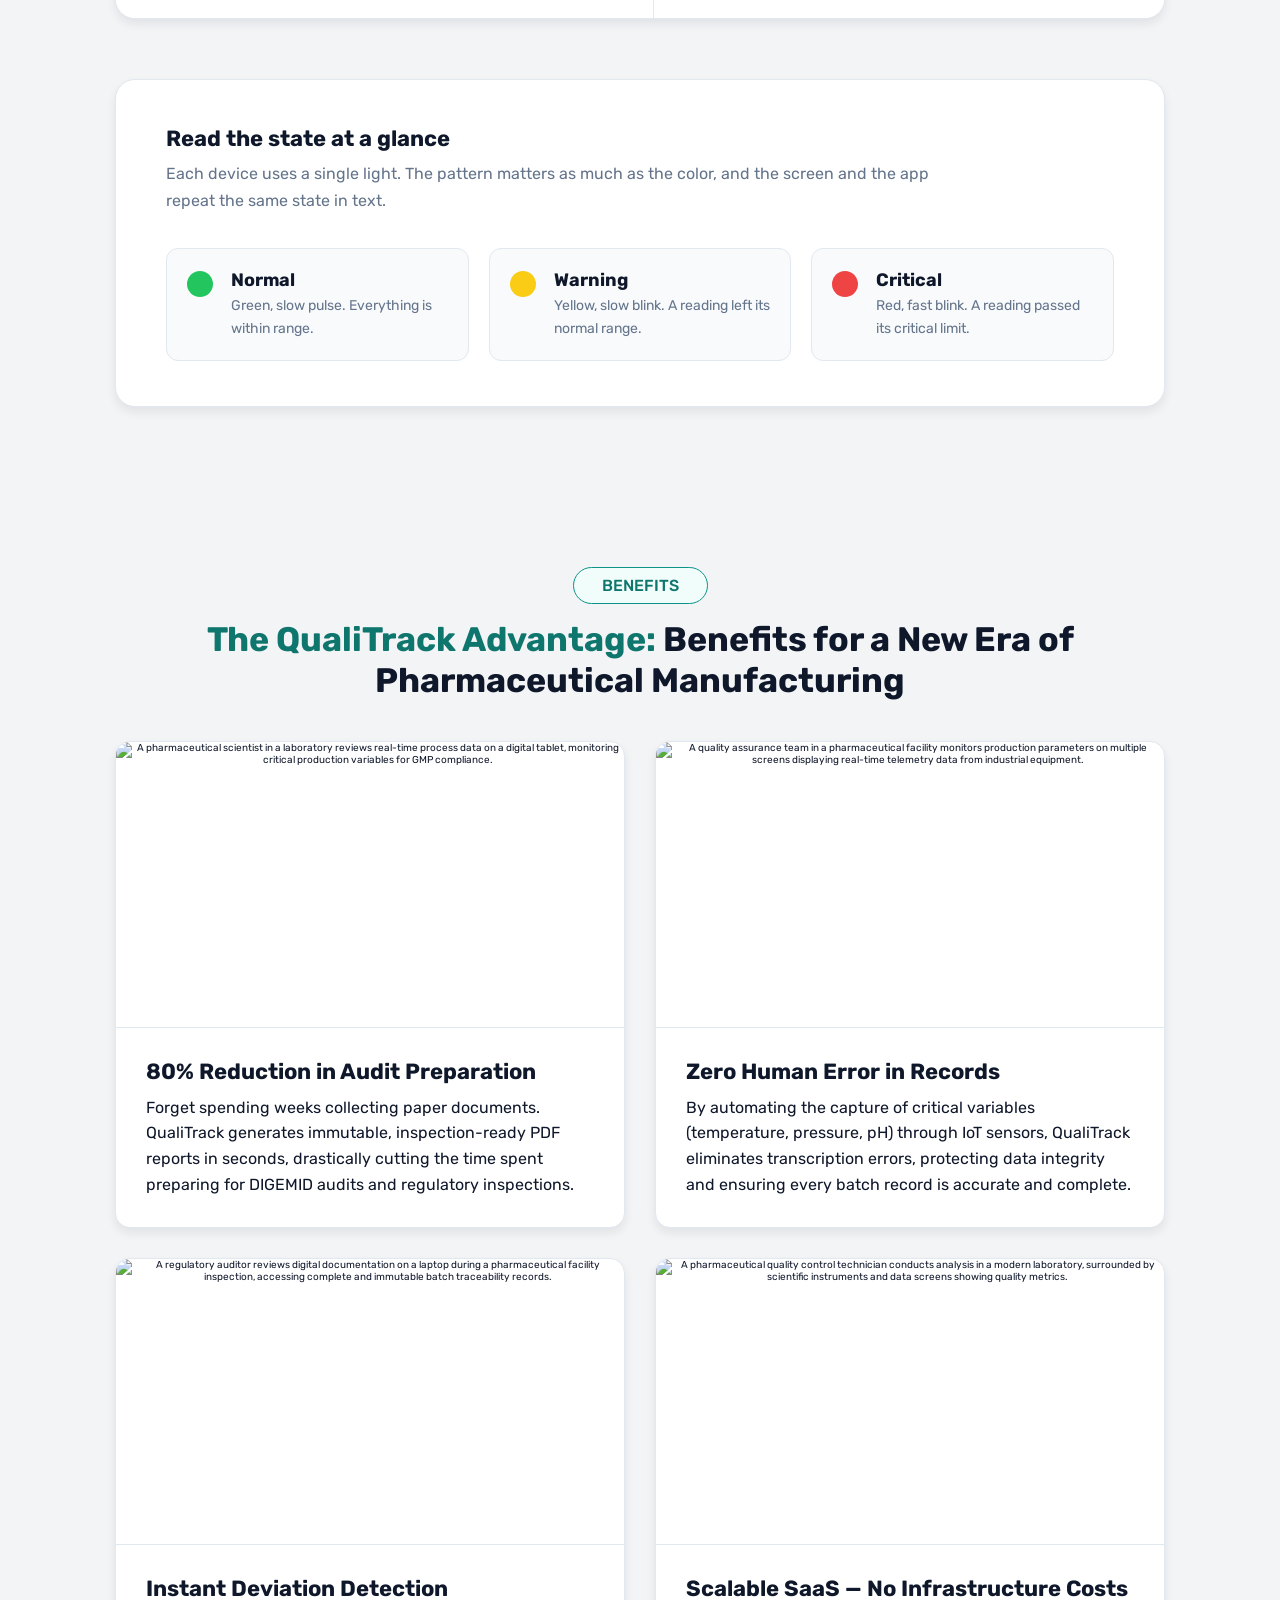
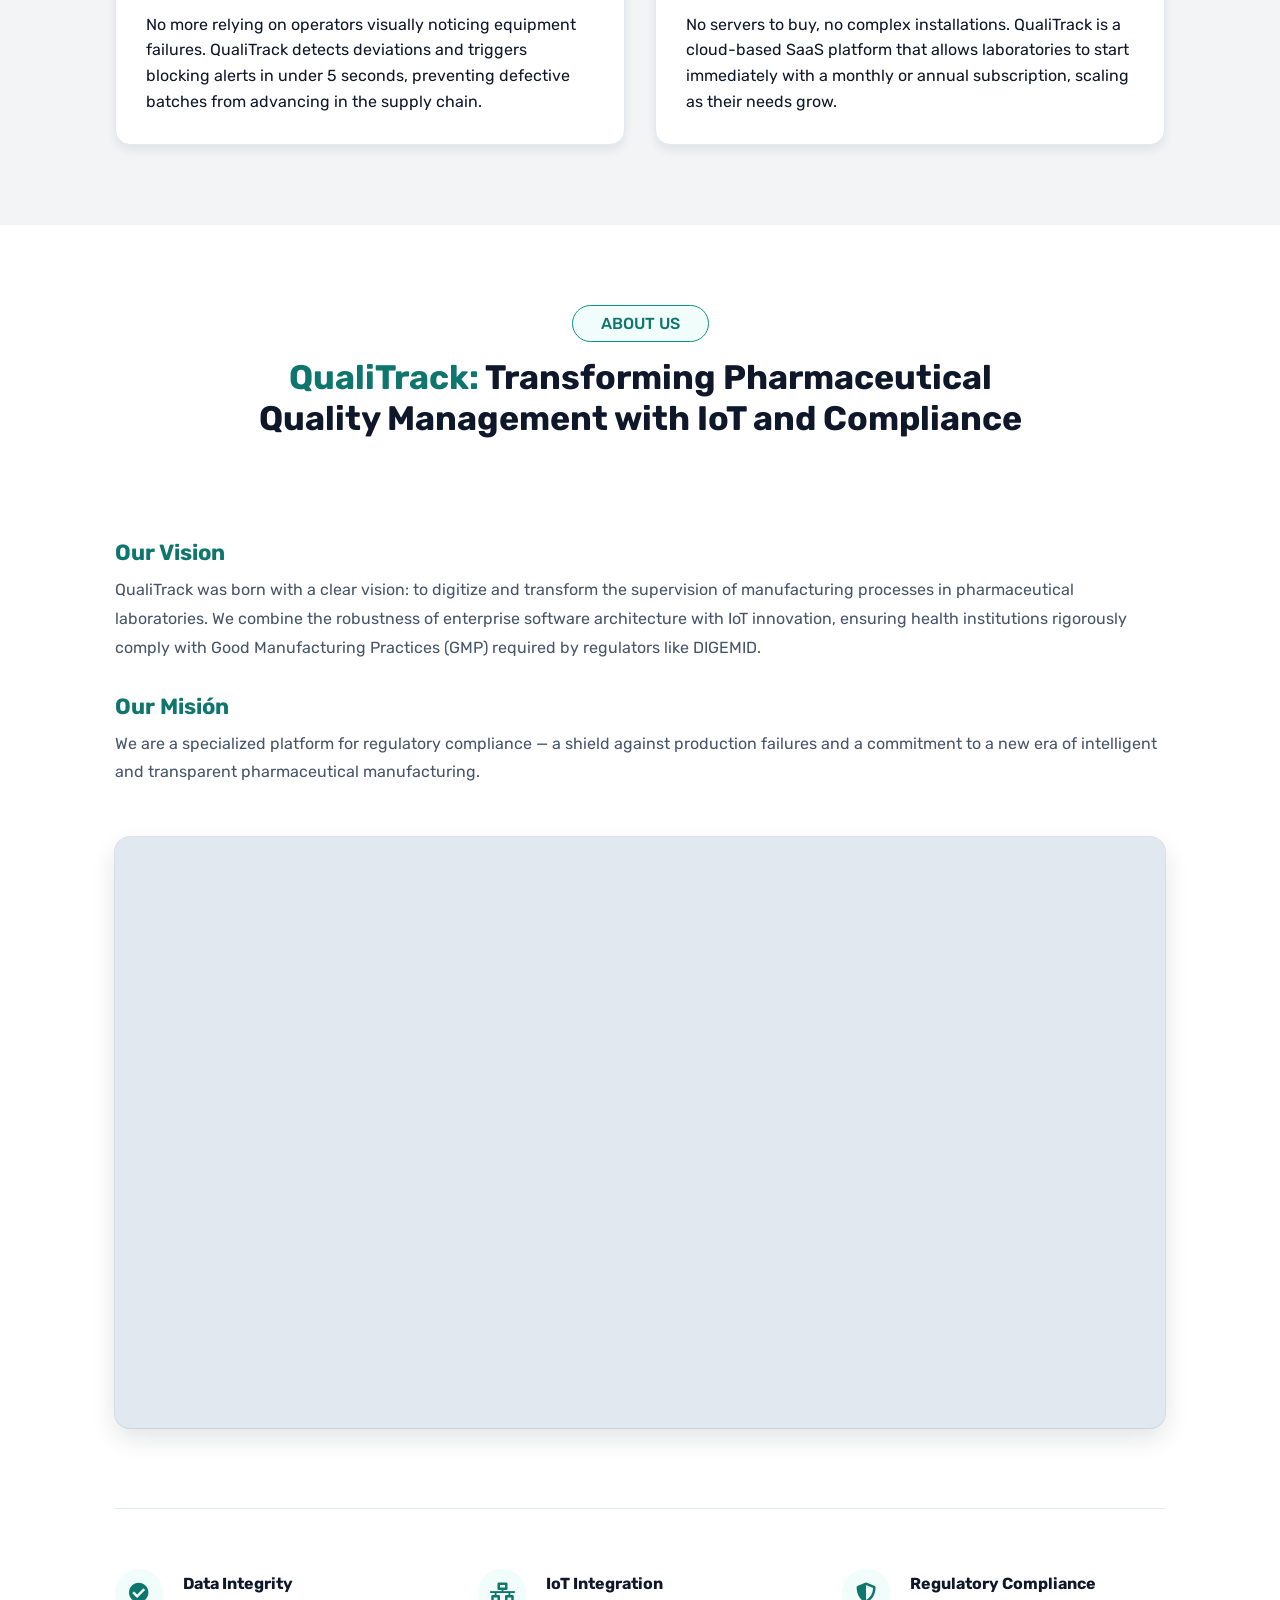
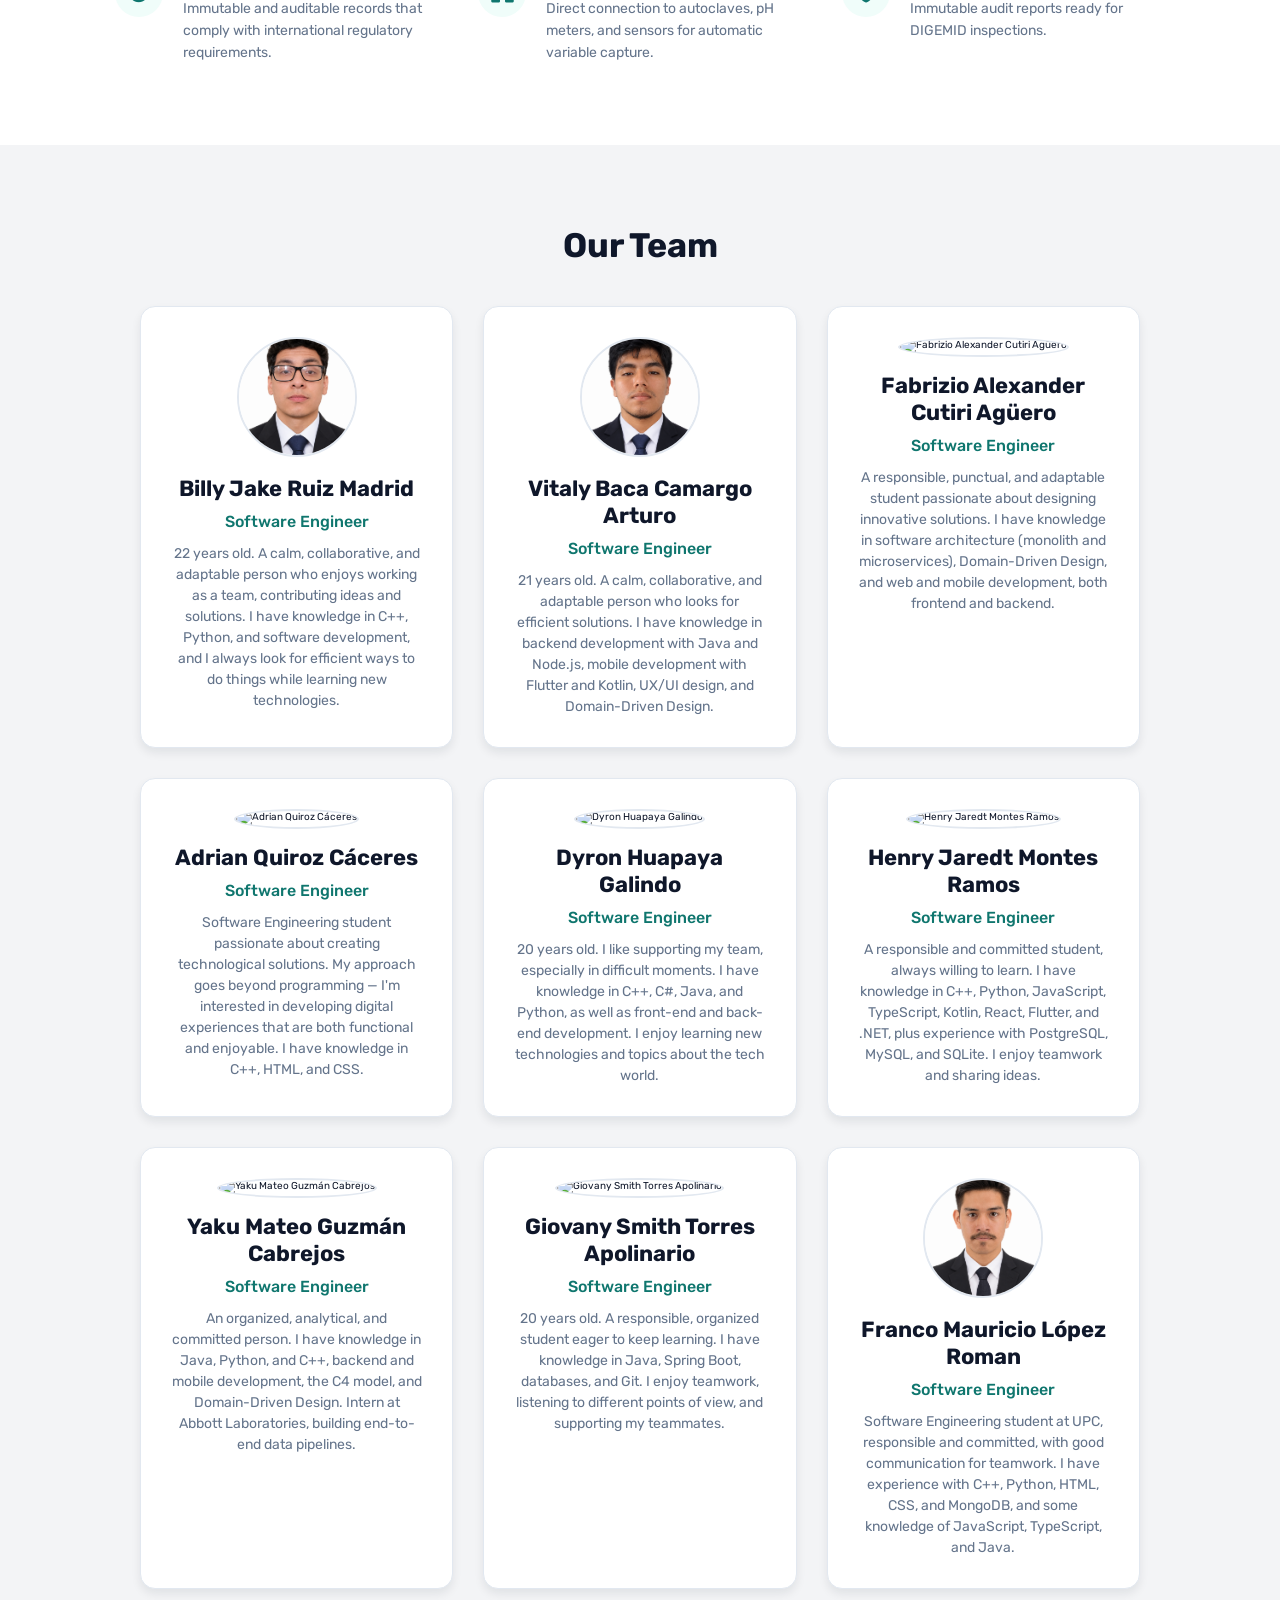
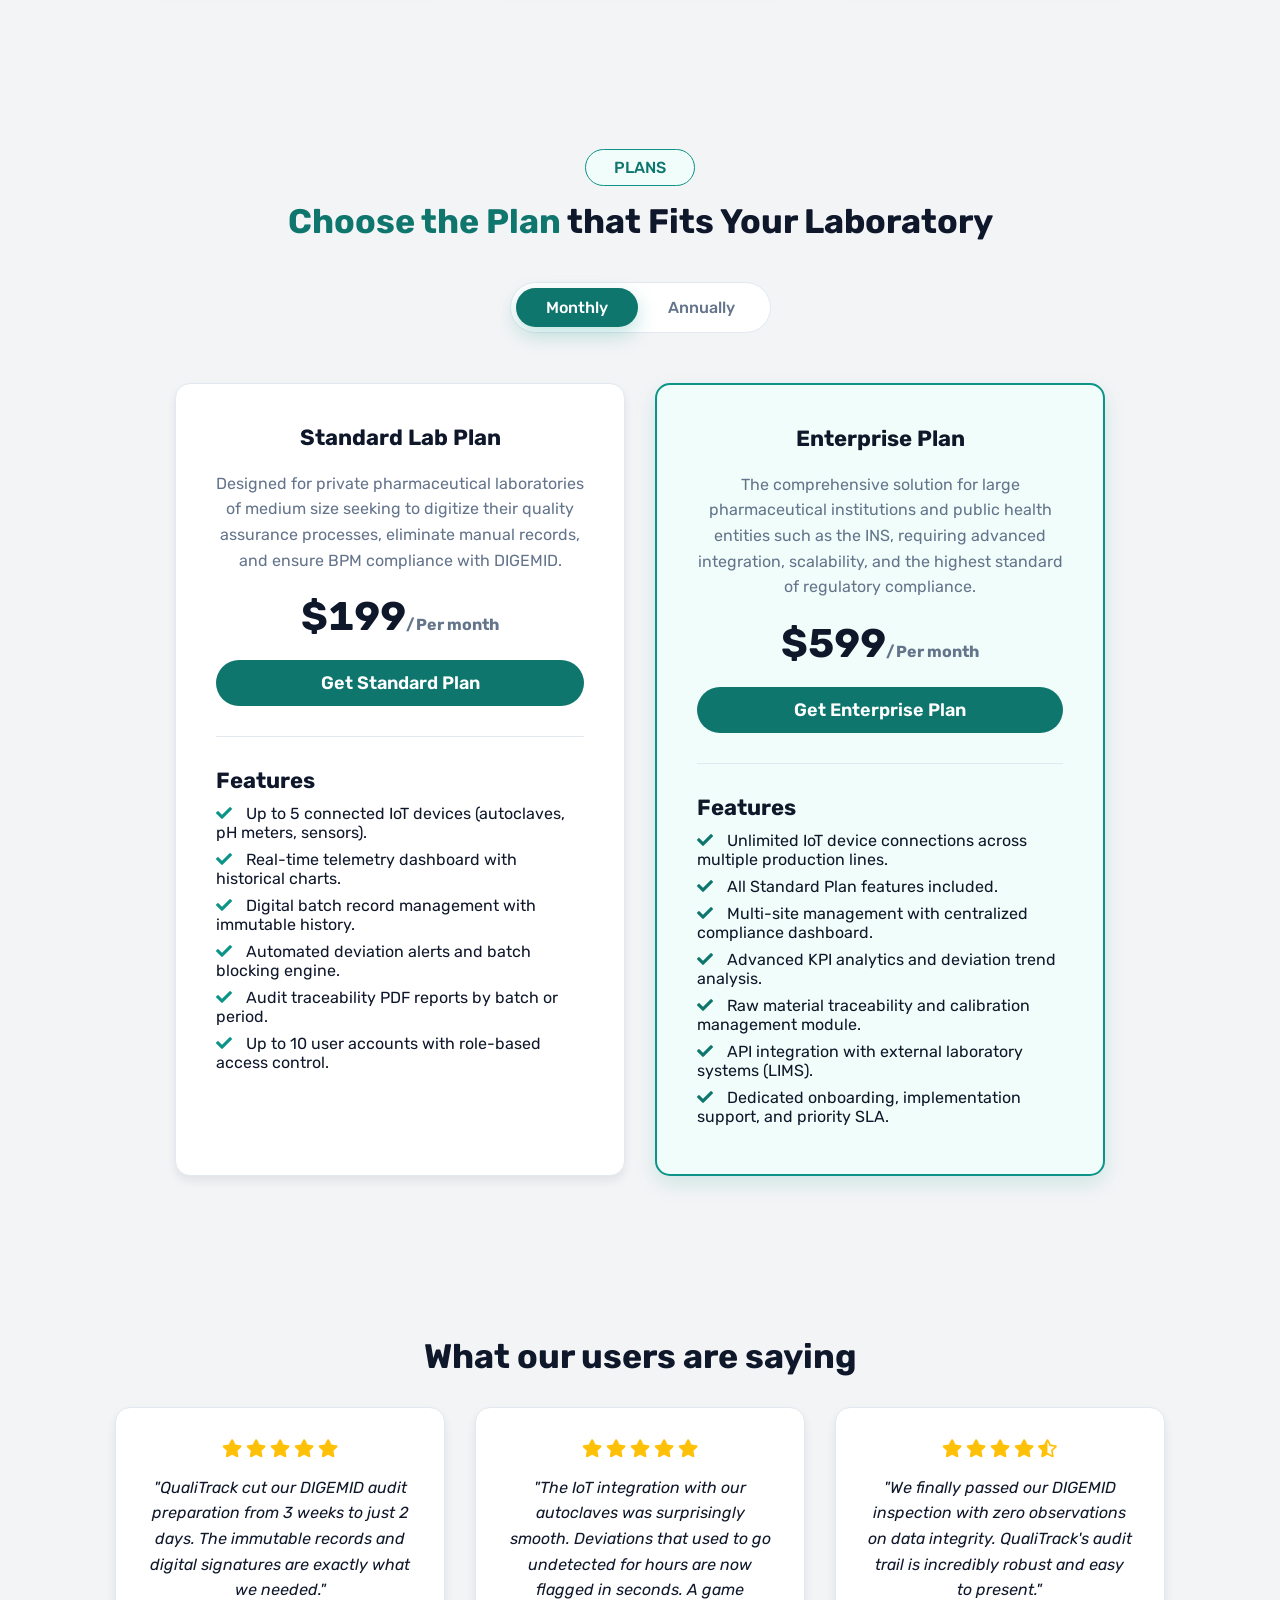
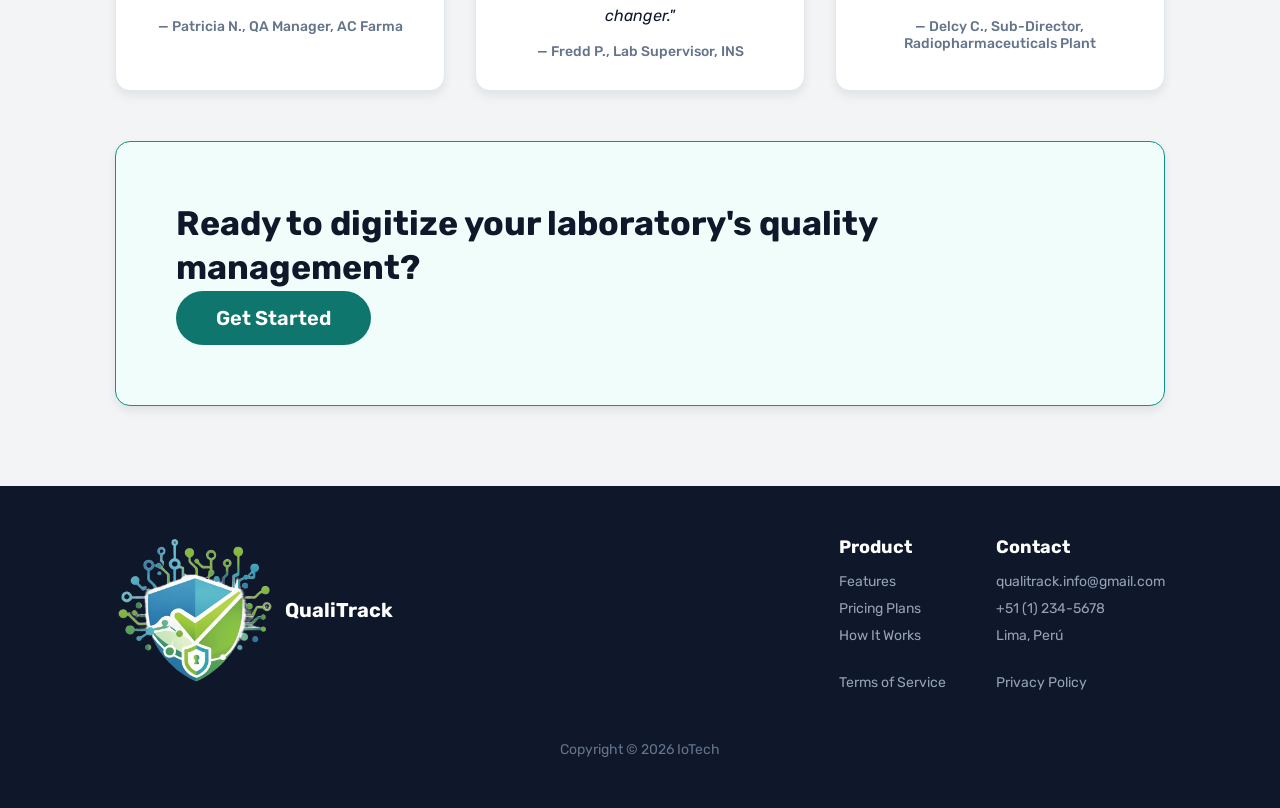
==== commit c2a753e9: "feat(site): embed the About Us video" ====
--- a/public/index.html
+++ b/public/index.html
@@ -382,7 +382,7 @@
             </div>
 
             <div class="video-container-split">
-                <iframe src="" title="QualiTrack Video" frameborder="0" allowfullscreen></iframe>
+                <iframe src="https://youtube.com/embed/cLEM02VVPHw" title="About Us Video" frameborder="0" allowfullscreen></iframe>
             </div>
 
         </div>
--- a/public/assets/styles/style.css
+++ b/public/assets/styles/style.css
@@ -395,7 +395,7 @@
     margin-bottom: 1rem;
 }
 
-.features-accordion .features-container-split {
+.features-container-split {
     display: flex;
     flex-wrap: wrap;
     align-items: center;
@@ -403,23 +403,28 @@
     gap: 5rem;
 }
 
-.features-accordion .video-container-split {
+.video-container-split {
     flex: 1 1 50rem;
     aspect-ratio: 16 / 9;
     border-radius: var(--radius-lg);
     overflow: hidden;
-    box-shadow: var(--shadow-md);
-    animation: float 2s ease-in-out infinite;
+    box-shadow: var(--shadow-md), 0 0 0 1px #e2e8f0;
     min-width: min(40rem, 100%);
-    box-shadow: var(--shadow-md), 0 0 0 1px var(--border-color);
-}
-
-.features-accordion .video-container-split iframe {
-    display: block;
+    position: relative;
+    background: #e2e8f0;
+}
+
+.video-container-split iframe {
+    position: absolute;
+    top: 50%;
+    left: 50%;
     width: 100%;
     height: 100%;
+    transform: translate(-50%, -50%);
+    border: 0;
+    min-width: 100%;
+    min-height: 100%;
     aspect-ratio: 16 / 9;
-    border: 0;
 }
 
 .features-accordion .accordion-container {
@@ -519,66 +524,82 @@
     line-height: 1.6;
 }
 
-.about-us .container-about {
+.about-us {
+    background: #ffffff;
+    max-width: none;
+    padding: var(--section-padding);
+}
+
+.about-us .about-inner {
+    max-width: 120rem;
+    margin: 0 auto;
+    text-align: center;
+}
+
+.about-us .about-header {
+    max-width: 80rem;
+    margin: 0 auto 6rem;
+}
+
+.about-us .about-header .section-heading-split {
+    display: inline-block;
+}
+
+.about-us .about-text-col h3 {
+    font-size: var(--fs-h3);
+    color: #0f766e;
+    font-weight: 700;
+    margin-bottom: 1rem;
+    text-align: left;
+}
+
+.about-us .about-text-col p {
+    font-size: var(--fs-body);
+    color: #475569;
+    line-height: 1.8;
+    text-align: left;
+}
+
+.about-us .about-pillars {
+    display: grid;
+    grid-template-columns: repeat(3, 1fr);
+    gap: 4rem;
+    text-align: left;
+    border-top: 1px solid #e2e8f0;
+    padding-top: 6rem;
+}
+
+.about-us .pillar {
     display: flex;
-    flex-wrap: wrap;
+    gap: 2rem;
+    align-items: flex-start;
+}
+
+.about-us .pillar-icon {
+    flex: none;
+    display: flex;
     align-items: center;
-    gap: 5rem;
-}
-
-.about-us .content-about {
-    flex: 1 1 50rem;
-    text-align: left;
-}
-
-.about-us .content-about .section-button-title,
-.about-us .content-about .section-heading-split {
-    text-align: left;
-}
-
-.about-us .content-about h2 {
-    font-size: var(--fs-h2);
+    justify-content: center;
+    width: 4.8rem;
+    height: 4.8rem;
+    border-radius: 50%;
+    background: #f0fdfa;
+    color: #0f766e;
+    font-size: 2rem;
+}
+
+.about-us .pillar-text h4 {
+    font-size: var(--fs-body);
     color: #0f172a;
     font-weight: 700;
-    margin: 1rem 0;
-    line-height: 1.2;
-}
-
-.about-us .content-about p {
-    font-size: var(--fs-body);
-    color: #0f172a;
-    line-height: 1.7;
-    margin-bottom: 2rem;
-}
-
-.about-us .content-about ul {
-    list-style: none;
-}
-
-.about-us .content-about ul li {
-    font-size: var(--fs-body);
-    color: #0f172a;
-    margin-bottom: 1rem;
-}
-
-.about-us .content-about ul li .fas {
-    color: #0d9488;
-    margin-right: 1rem;
-}
-
-.about-us .video-container {
-    position: relative;
-    flex: 1 1 50rem;
-    aspect-ratio: 16 / 9;
-    border-radius: var(--radius-lg);
-    overflow: hidden;
-    box-shadow: var(--shadow-md);
-    border: 1px solid #e2e8f0;
-}
-
-.about-us .video-container iframe {
-    width: 100%;
-    height: 100%;
+    margin-bottom: 0.5rem;
+    margin-top: 0.5rem;
+}
+
+.about-us .pillar-text p {
+    font-size: var(--fs-small);
+    color: #64748b;
+    line-height: 1.6;
 }
 
 .our-team .heading {
@@ -884,7 +905,7 @@
    ============================================ */
 
 .devices {
-    background: #f3f4f6; /* Mismo fondo base que el resto del landing */
+    background: #f3f4f6;
     max-width: none;
     padding: var(--section-padding);
 }
@@ -912,12 +933,11 @@
     max-width: 72rem;
     margin: 0 auto 6rem;
     font-size: var(--fs-large);
-    color: #64748b; /* Gris de la paleta */
+    color: #64748b;
     line-height: 1.7;
     text-align: center;
 }
 
-/* --- Tarjeta de dispositivo --- */
 .devices .device {
     display: grid;
     grid-template-columns: minmax(0, 1.05fr) minmax(0, 1fr);
@@ -930,7 +950,7 @@
     border-radius: 2rem;
     box-shadow: var(--shadow-sm);
     overflow: hidden;
-    transition: box-shadow 0.3s ease, border-color 0.3s ease; /* Solo hover, sin movimiento */
+    transition: box-shadow 0.3s ease, border-color 0.3s ease;
 }
 
 .devices .device:hover {
@@ -938,13 +958,12 @@
     border-color: #0d9488;
 }
 
-/* --- Media (imagen) --- */
 .devices .device-media {
     position: relative;
     display: grid;
     place-items: center;
     padding: 4rem;
-    background: #ffffff; /* Fondo limpio y blanco, sin gradientes ni cuadrículas */
+    background: #ffffff;
     overflow: hidden;
     min-height: 100%;
     border-right: 1px solid #e2e8f0;
@@ -960,13 +979,11 @@
     z-index: 1;
     display: block;
     width: 100%;
-    max-width: 38rem; /* Un poco más pequeño para que respire mejor */
+    max-width: 38rem;
     height: auto;
-    /* Sombra suave en la imagen para que resalte en fondo blanco */
     filter: drop-shadow(0 1rem 1.5rem rgba(15, 23, 42, 0.08));
 }
 
-/* Orden invertido */
 .devices .device-reverse .device-media {
     order: 2;
 }
@@ -975,7 +992,6 @@
     order: 1;
 }
 
-/* --- Cuerpo del dispositivo --- */
 .devices .device-body {
     padding: 4.5rem 4rem;
     display: flex;
@@ -996,13 +1012,12 @@
 
 .devices .device-tagline {
     font-size: var(--fs-large);
-    color: #0f766e; /* Tu verde principal */
+    color: #0f766e;
     font-weight: 500;
     margin-bottom: 2.8rem;
     line-height: 1.5;
 }
 
-/* Lista de features */
 .devices .device-features {
     list-style: none;
     display: grid;
@@ -1029,12 +1044,11 @@
     margin-top: 0.1rem;
     font-size: 1.4rem;
     color: #0d9488;
-    background: #f0fdfa; /* Tu fondo claro verde */
+    background: #f0fdfa;
     border-radius: 50%;
     border: 1px solid #e2e8f0;
 }
 
-/* Specs */
 .devices .device-specs {
     display: flex;
     flex-wrap: wrap;
@@ -1065,13 +1079,12 @@
     margin: 0;
 }
 
-/* --- Leyenda LED --- */
 .devices .led-legend {
     width: 100%;
     margin-top: 2rem;
     padding: 4.5rem 5rem;
-    background: #ffffff; /* Fondo blanco como el resto de tarjetas */
-    border: 1px solid #e2e8f0; /* Borde sutil */
+    background: #ffffff;
+    border: 1px solid #e2e8f0;
     border-radius: 2rem;
     box-shadow: var(--shadow-sm);
     color: #0f172a;
@@ -1108,7 +1121,7 @@
     gap: 1.8rem;
     align-items: flex-start;
     padding: 2rem;
-    background: #f8fafc; /* Fondo gris muy suave de tu paleta */
+    background: #f8fafc;
     border: 1px solid #e2e8f0;
     border-radius: 1.2rem;
 }
@@ -1119,7 +1132,6 @@
     height: 2.6rem;
     margin-top: 0.2rem;
     border-radius: 50%;
-    /* Se eliminó el box-shadow brillante y la animación ledPulse */
 }
 
 .devices .led-normal {
@@ -1330,32 +1342,70 @@
     background: #115e59;
 }
 
+/* =====================================================================
+   RESPONSIVE (desktop grande -> móvil pequeño)
+   Estrategia: html se mantiene en 62.5% (1rem = 10px) para que el texto
+   nunca quede diminuto; lo que escala son las variables de tipografía.
+   ===================================================================== */
+
+img, video, iframe, svg {
+    max-width: 100%;
+}
+
+body {
+    overflow-x: hidden;
+}
+
+/* ---------- Pantallas muy grandes ---------- */
+@media (min-width: 1800px) {
+    section {
+        max-width: 1600px;
+    }
+
+    .header {
+        padding: 0 max(24px, calc((100vw - 1600px) / 2));
+    }
+
+    .home .hero-content-wrapper {
+        max-width: 70rem;
+    }
+
+    .home .image-container {
+        max-width: 52rem;
+    }
+}
+
+/* ---------- Laptops / tablets horizontales ---------- */
 @media (max-width: 1200px) {
-    .header .navigation-bar a {
-        padding: 8px 10px;
-    }
-
     .home {
         flex-direction: column;
+        justify-content: center;
         text-align: center;
-        padding-top: 10rem;
+        min-height: auto;
+        padding: 12rem 5% 6rem;
+        gap: 3rem;
     }
 
     .home .image-container {
-        margin-top: 2rem;
-    }
-
-    .what-we-offer .container, .benefits-grid-image {
-        grid-template-columns: repeat(auto-fit, minmax(30rem, 1fr));
-    }
-
-    .plans-container {
+        margin: 2rem 0 0;
+        width: 100%;
+        max-width: 50rem;
+    }
+
+    .what-we-offer .container,
+    .benefits-grid-image {
+        grid-template-columns: repeat(auto-fit, minmax(min(30rem, 100%), 1fr));
+    }
+
+    .plans .plans-container {
         flex-direction: column;
         align-items: center;
     }
 
-    .plan-card {
-        margin-bottom: 2rem;
+    .plans .plan-card {
+        width: 100%;
+        max-width: 50rem;
+        margin-bottom: 0;
     }
 
     .footer .bottom-footer {
@@ -1372,88 +1422,16 @@
     }
 }
 
-@media (max-width: 991px) {
-    html {
-        font-size: 55%;
-    }
-
-    section {
-        padding: 6rem 4%;
-    }
-
+/* ---------- Tablets: el menú pasa a hamburguesa ---------- */
+@media (max-width: 1024px) {
     .header {
         padding: 0 16px;
-    }
-
-    .header .logo {
-        margin-right: 8px;
-        font-size: 22px;
-    }
-
-    .header .navigation-bar {
-        gap: 0;
-    }
-
-    .header .navigation-bar a {
-        padding: 8px;
-        font-size: 15px;
-    }
-
-    .header .buttons {
-        gap: 8px;
-    }
-
-    .header .buttons .sign-up {
-        padding: 8px 14px;
-    }
-
-    .language-switcher .language-button {
-        padding: 0 12px;
-    }
-
-    .hero-content-wrapper h1 {
-        font-size: 4.5rem;
-    }
-
-    .home .hero-content-wrapper {
-        padding: 0 2rem;
-    }
-
-    .devices .device {
-        grid-template-columns: 1fr;
-    }
-
-    .devices .device-reverse .device-media,
-    .devices .device-reverse .device-body {
-        order: 0;
-    }
-
-    .devices .device-media {
-        min-height: 32rem;
-        padding: 3rem;
-        border-right: none;
-        border-left: none;
-        border-bottom: 1px solid #e2e8f0;
-    }
-
-    .devices .device-reverse .device-media {
-        border-bottom: 1px solid #e2e8f0;
-    }
-
-    .devices .device-body {
-        padding: 4rem 3rem;
-    }
-
-}
-
-@media (max-width: 768px) {
-    .header {
-        min-height: 64px;
     }
 
     .header .fa-bars {
         display: block;
         margin-left: auto;
+        padding: 10px;
     }
 
     .header .menu-wrapper {
@@ -1468,15 +1446,14 @@
         padding: 20px 16px;
         border-bottom: 1px solid #e2e8f0;
         box-shadow: 0 10px 24px rgba(15, 23, 42, 0.12);
-        clip-path: polygon(0 0, 100% 0, 100% 0, 0 0);
-        transition: clip-path 0.3s ease-in-out;
+        max-height: calc(100vh - 64px);
+        max-height: calc(100dvh - 64px);
+        overflow-y: auto;
         display: none;
-        margin-left: 0;
-        margin-right: 0;
+        margin: 0;
     }
 
     .header .menu-wrapper.active {
-        clip-path: polygon(0 0, 100% 0, 100% 100%, 0% 100%);
         display: flex;
     }
 
@@ -1484,99 +1461,204 @@
         flex-direction: column;
         align-items: center;
         width: 100%;
+        gap: 2px;
+    }
+
+    .header .navigation-bar a {
+        width: 100%;
+        padding: 14px 16px;
+        text-align: center;
+        margin: 0;
+        font-size: 16px;
     }
 
     .header .buttons {
         flex-direction: column;
         width: 100%;
-        margin-top: 8px;
+        margin: 8px 0 0;
         border-top: 1px solid #e2e8f0;
         padding-top: 16px;
-        margin-left: 0;
+        gap: 12px;
+    }
+
+    .header .buttons .sign-up {
+        width: 100%;
+        min-height: 46px;
+        font-size: 15px;
     }
 
     .header .buttons .language-switcher {
         align-self: center;
     }
-
-    .header .buttons .language-switcher .language-button {
-        padding: 0 24px;
-    }
-
-    .header .buttons a {
-        width: 100%;
-        text-align: center;
-        margin-bottom: 1rem;
-    }
-
-    .header .navigation-bar a {
-        width: 100%;
-        padding: 12px 16px;
-        text-align: center;
-        margin: 0;
-    }
-
-    .video-container-split, .video-container {
-        display: flex;
-        justify-content: center;
-        align-items: center;
-        width: 100%;
-        max-width: 100%;
-    }
-
-    .video-container iframe, .video-container-split iframe {
-        width: 100%;
-        height: 100%;
+}
+
+/* ---------- Tablets verticales ---------- */
+@media (max-width: 991px) {
+    :root {
+        --fs-display: 4.4rem;
+        --fs-h1: 3.6rem;
+        --fs-h2: 3rem;
+        --fs-h3: 2rem;
+        --section-padding: 6rem 5%;
+    }
+
+    html {
+        scroll-padding-top: 72px;
+    }
+
+    .home h1 {
+        font-size: var(--fs-display);
+    }
+
+    .home .hero-content-wrapper {
+        padding: 0;
+        max-width: 64rem;
+    }
+
+    .section-heading-split {
+        margin-bottom: 3rem;
     }
 
     .features-container-split {
         flex-direction: column;
-    }
-
-    .about-us .container-about {
-        flex-direction: column;
-    }
-
-    .about-us .content-about {
-        text-align: center;
-    }
-
-    .what-we-offer .container, .benefits-grid-image {
+        gap: 3rem;
+    }
+
+    .features-accordion .accordion-container,
+    .video-container-split {
+        flex: 0 0 auto;
+        width: 100%;
+        min-width: 0;
+    }
+
+    .features-accordion .accordion-item.active .accordion-content {
+        max-height: 40rem;
+    }
+
+    /* anula estilos inline del bloque "About" */
+    .about-us .features-container-split {
+        margin-bottom: 5rem !important;
+    }
+
+    .about-us .about-text-col {
+        flex: 1 1 100% !important;
+        width: 100%;
+    }
+
+    .about-us .about-pillars {
         grid-template-columns: 1fr;
-    }
-
-    .testimonials-call-to-action .container-reviews .review-grid {
+        gap: 3rem;
+        padding-top: 4rem;
+    }
+
+    .devices .device {
+        grid-template-columns: 1fr;
+    }
+
+    .devices .device-reverse .device-media,
+    .devices .device-reverse .device-body {
+        order: 0;
+    }
+
+    .devices .device-media,
+    .devices .device-reverse .device-media {
+        min-height: 0;
+        padding: 3rem;
+        border-left: none;
+        border-right: none;
+        border-bottom: 1px solid #e2e8f0;
+    }
+
+    .devices .device-media img {
+        max-width: 32rem;
+    }
+
+    .devices .device-body {
+        padding: 3.5rem 3rem;
+    }
+
+    .testimonials-call-to-action .container-call-to-action {
+        padding: 4rem 3rem;
+    }
+}
+
+/* ---------- Móviles grandes / tablets pequeñas ---------- */
+@media (max-width: 768px) {
+    :root {
+        --fs-display: 3.8rem;
+        --fs-h1: 3.2rem;
+        --fs-h2: 2.7rem;
+        --fs-lead: 1.8rem;
+        --fs-large: 1.7rem;
+        --fs-body: 1.55rem;
+    }
+
+    .what-we-offer .container,
+    .benefits-grid-image {
+        grid-template-columns: 1fr;
+        gap: 2.4rem;
+    }
+
+    .what-we-offer .offer-box {
+        padding: 3rem 2.5rem;
+    }
+
+    .card-content {
+        padding: 2.4rem;
+    }
+
+    .section-button-title {
+        padding: 0.7rem 2rem;
+        font-size: 1.3rem;
+    }
+
+    .our-team .team-grid {
+        gap: 2rem;
+    }
+
+    .our-team .team-member {
+        flex: 1 1 26rem;
+        max-width: 100%;
+        padding: 2.5rem;
+    }
+
+    .plans .plan-toggle {
+        margin: 1rem auto 3.5rem;
+    }
+
+    .plans .plan-card {
+        padding: 3rem 2.4rem;
+    }
+
+    .testimonials-call-to-action .container-reviews {
+        margin-bottom: 4rem;
+    }
+
+    .testimonials-call-to-action .review-grid {
         grid-template-columns: 1fr;
         gap: 2rem;
     }
 
-    .testimonials-call-to-action .container-reviews {
-        padding: 2rem;
-    }
-
-    .footer .footer-logo, .footer .footer-links .column {
-        align-items: center;
-    }
-
-    .footer .footer-logo img {
-        margin-bottom: 1rem;
-    }
-
     .testimonials-call-to-action .container-call-to-action {
         flex-direction: column;
-        padding: 4rem 3rem;
+        padding: 4rem 2.5rem;
+        text-align: center;
     }
 
     .testimonials-call-to-action .container-call-to-action .call-to-action-content {
         text-align: center;
-    }
-
-    .footer {
-        padding-bottom: 10rem;
+        flex: 1 1 auto;
+    }
+
+    .testimonials-call-to-action .container-call-to-action .button.subscribe-button {
+        width: 100%;
+        padding: 1.4rem 2rem;
+        white-space: normal;
     }
 
     .devices .devices-intro {
         margin-bottom: 4rem;
+        font-size: var(--fs-body);
     }
 
     .devices .device {
@@ -1589,22 +1671,169 @@
     }
 
     .devices .led-legend {
-        padding: 3rem 2.5rem;
+        padding: 3rem 2.4rem;
         border-radius: 1.6rem;
     }
-}
-
+
+    .footer {
+        padding: 4rem 5% 8rem;
+    }
+
+    .footer .footer-logo,
+    .footer .footer-links .column {
+        align-items: center;
+        text-align: center;
+    }
+
+    .footer .footer-logo img {
+        max-width: 8rem;
+    }
+
+    .legal-page-wrapper {
+        padding-top: 9rem;
+        padding-bottom: 5rem;
+    }
+
+    .legal-page-content {
+        padding: 0 2rem;
+    }
+
+    .legal-page-content .back-link {
+        margin-bottom: 2.5rem;
+    }
+
+    .legal-page-content .last-updated {
+        margin-bottom: 3rem;
+    }
+
+    .legal-page-content h2 {
+        margin-top: 3rem;
+    }
+
+    .legal-page-content a {
+        overflow-wrap: anywhere;
+    }
+}
+
+/* ---------- Móviles ---------- */
+@media (max-width: 600px) {
+    :root {
+        --fs-display: 3.4rem;
+        --fs-h1: 2.9rem;
+        --fs-h2: 2.4rem;
+        --fs-h3: 1.9rem;
+        --fs-lead: 1.7rem;
+        --fs-large: 1.6rem;
+        --fs-body: 1.5rem;
+        --fs-small: 1.35rem;
+        --section-padding: 5rem 5%;
+    }
+
+    .home {
+        padding: 10rem 5% 4rem;
+    }
+
+    .home p {
+        margin-bottom: 2rem;
+    }
+
+    .home .button-home,
+    .button {
+        padding: 1.2rem 2.4rem;
+    }
+
+    .home .button-home {
+        display: block;
+        width: 100%;
+        font-size: var(--fs-large);
+    }
+
+    .features-accordion .accordion-title {
+        padding: 1.6rem 2rem;
+        gap: 1.2rem;
+        text-align: left;
+    }
+
+    .features-accordion .accordion-title h4 {
+        font-size: 1.7rem;
+    }
+
+    .features-accordion .accordion-content {
+        padding: 0 2rem;
+        text-align: left;
+    }
+
+    .features-accordion .accordion-item.active .accordion-content {
+        padding: 1.2rem 2rem 1.8rem;
+    }
+
+    .plans .toggle-button {
+        padding: 1rem 2.2rem;
+    }
+
+    .plans .plan-card .price p {
+        font-size: 3.4rem;
+    }
+
+    .devices .device-media {
+        padding: 2.4rem;
+    }
+
+    .devices .device-media img {
+        max-width: 26rem;
+    }
+
+    .devices .device-body {
+        padding: 3rem 2.2rem;
+    }
+
+    .devices .device-tagline {
+        margin-bottom: 2.2rem;
+    }
+
+    .devices .device-features li {
+        gap: 1.1rem;
+    }
+
+    .devices .device-specs {
+        gap: 1.4rem 2.4rem;
+    }
+
+    .devices .led-states li {
+        padding: 1.6rem;
+        gap: 1.4rem;
+    }
+
+    .about-us .about-pillars {
+        gap: 2.4rem;
+    }
+
+    .testimonials-call-to-action .review-card {
+        padding: 2.4rem;
+    }
+
+    .language-switcher .language-button {
+        padding: 0 20px;
+    }
+}
+
+/* ---------- Móviles pequeños ---------- */
 @media (max-width: 450px) {
-    html {
-        font-size: 50%;
+    :root {
+        --fs-display: 3rem;
+        --fs-h1: 2.6rem;
+        --fs-h2: 2.2rem;
+        --fs-h3: 1.8rem;
+        --fs-body: 1.45rem;
     }
 
     .header {
-        padding: 0 16px;
+        padding: 0 12px;
     }
 
     .header .logo {
         font-size: 20px;
+        gap: 8px;
     }
 
     .header .logo img {
@@ -1612,7 +1841,537 @@
     }
 
     .home .hero-content-wrapper h1 {
-        font-size: 3.5rem;
+        font-size: var(--fs-display);
+    }
+
+    .plans .plan-card {
+        padding: 2.6rem 1.8rem;
+    }
+
+    .plans .plan-card .price p {
+        font-size: 3rem;
+    }
+
+    .our-team .team-member {
+        flex-basis: 100%;
+    }
+
+    .our-team .team-member img {
+        width: 10rem;
+        height: 10rem;
+    }
+
+    .devices .device-specs > div {
+        flex: 1 1 40%;
+    }
+
+    .legal-page-content {
+        padding: 0 1.6rem;
+    }
+}
+
+/* ---------- Muy pequeños (<=360px) ---------- */
+@media (max-width: 360px) {
+    :root {
+        --fs-display: 2.7rem;
+        --fs-h2: 2rem;
+    }
+
+    .header .logo span {
+        font-size: 18px;
+    }
+
+    .language-switcher .language-button {
+        padding: 0 16px;
+    }
+}
+
+/* ---------- Móviles en horizontal (poca altura) ---------- */
+@media (max-height: 500px) and (orientation: landscape) {
+    .home {
+        min-height: auto;
+        padding-top: 9rem;
+    }
+}
+
+/* ---------- Dispositivos táctiles: sin "lift" al hover ---------- */
+@media (hover: none) {
+    .offer-box:hover,
+    .benefit-card-image:hover,
+    .team-member:hover,
+    .plan-card:hover,
+    .review-card:hover {
+        transform: none;
+    }
+
+    .button:hover,
+    .button-home:hover,
+    .legal-back-button:hover {
+        transform: none;
+    }
+}
+
+/* =====================================================================
+   MÓVIL COMPACTO (<=768px)
+   Las secciones con muchas tarjetas pasan a carrusel horizontal con
+   "snap" (se desliza con el dedo) en vez de apilarse en vertical.
+   ===================================================================== */
+@media (max-width: 768px) {
+
+    /* ---- Base común de los carruseles ---- */
+    .what-we-offer .container,
+    .benefits-grid-image,
+    .our-team .team-grid,
+    .plans .plans-container,
+    .testimonials-call-to-action .review-grid {
+        display: flex;
+        flex-direction: row;
+        flex-wrap: nowrap;
+        justify-content: flex-start;
+        align-items: stretch;
+        gap: 1.4rem;
+        overflow-x: auto;
+        overflow-y: hidden;
+        scroll-snap-type: x mandatory;
+        scroll-padding-inline: 5vw;
+        -webkit-overflow-scrolling: touch;
+        overscroll-behavior-x: contain;
+        scrollbar-width: none;
+        /* sale del padding de la sección para que llegue al borde de la pantalla */
+        margin-inline: -5vw;
+        padding: 0.8rem 5vw 2rem;
+        max-width: none;
+        width: auto;
+    }
+
+    .what-we-offer .container::-webkit-scrollbar,
+    .benefits-grid-image::-webkit-scrollbar,
+    .our-team .team-grid::-webkit-scrollbar,
+    .plans .plans-container::-webkit-scrollbar,
+    .testimonials-call-to-action .review-grid::-webkit-scrollbar {
+        display: none;
+    }
+
+    /* Cada tarjeta deja ver un trozo de la siguiente (pista de que se desliza) */
+    .what-we-offer .offer-box,
+    .benefit-card-image,
+    .our-team .team-member,
+    .plans .plan-card,
+    .testimonials-call-to-action .review-card {
+        flex: 0 0 80%;
+        max-width: 80%;
+        width: auto;
+        margin: 0;
+        scroll-snap-align: start;
+        scroll-snap-stop: always;
+    }
+
+    /* Títulos de sección más pegados al contenido */
+    .section-heading-split,
+    .heading {
+        margin-bottom: 1.8rem;
+    }
+
+    .what-we-offer .heading,
+    .our-team .heading {
+        margin-bottom: 1.4rem;
+    }
+
+    /* ---- Lo que ofrecemos ---- */
+    .what-we-offer .offer-box {
+        padding: 2.4rem 2rem;
+    }
+
+    .what-we-offer .offer-box .icon-container {
+        font-size: 3rem;
+        margin-bottom: 1.2rem;
+    }
+
+    /* ---- Beneficios ---- */
+    .benefit-card-image {
+        flex-basis: 82%;
+        max-width: 82%;
+    }
+
+    .card-image-container {
+        aspect-ratio: 16 / 9;
+        max-height: 15rem;
+    }
+
+    .card-content {
+        padding: 2rem;
+    }
+
+    /* ---- Equipo ---- */
+    .our-team .team-member {
+        flex-basis: 56%;
+        max-width: 56%;
+        padding: 2rem 1.6rem;
+    }
+
+    .our-team .team-member img {
+        width: 8.4rem;
+        height: 8.4rem;
+        margin-bottom: 1rem;
+    }
+
+    .our-team .team-member h3 {
+        font-size: 1.7rem;
+        margin-bottom: 0.6rem;
+    }
+
+    .our-team .team-member p {
+        margin-bottom: 0.6rem;
+    }
+
+    /* ---- Planes ---- */
+    .plans .plan-toggle {
+        margin: 0.5rem auto 2.4rem;
+    }
+
+    .plans .plan-card {
+        flex-basis: 86%;
+        max-width: 86%;
+        padding: 2.6rem 2rem;
+        text-align: center;
+    }
+
+    .plans .plan-card h3 {
+        margin-bottom: 1.2rem;
+    }
+
+    .plans .plan-card .plan-description {
+        margin-bottom: 1.2rem;
+    }
+
+    .plans .plan-card .plan-divider {
+        margin: 2rem 0;
+    }
+
+    .plans .plan-card .features {
+        margin-top: 0;
+    }
+
+    .plans .plan-card .features h4 {
+        margin-bottom: 0.8rem;
+    }
+
+    .plans .plan-card .features li {
+        font-size: 1.4rem;
+        line-height: 1.45;
+        margin-bottom: 0.6rem;
+    }
+
+    /* ---- Testimonios ---- */
+    .testimonials-call-to-action .container-reviews {
+        padding: 0;
+        margin-bottom: 2.4rem;
+    }
+
+    .testimonials-call-to-action .reviews-heading {
+        margin-bottom: 1.4rem;
+    }
+
+    .testimonials-call-to-action .review-card {
+        flex-basis: 84%;
+        max-width: 84%;
+        padding: 2rem;
+    }
+
+    .testimonials-call-to-action .review-stars {
+        margin-bottom: 1rem;
+    }
+
+    .testimonials-call-to-action .review-text {
+        margin-bottom: 1rem;
+    }
+
+    .testimonials-call-to-action .container-call-to-action {
+        padding: 3rem 2rem;
+        gap: 2rem;
+    }
+
+    /* ---- Dispositivos IoT (compactos, apilados pero mucho más cortos) ---- */
+    .devices .devices-intro {
+        margin-bottom: 2.4rem;
+        font-size: 1.45rem;
+        line-height: 1.55;
+    }
+
+    .devices .device {
+        margin-bottom: 2rem;
+    }
+
+    .devices .device-media,
+    .devices .device-reverse .device-media {
+        padding: 1.4rem;
+    }
+
+    .devices .device-media img {
+        max-width: 17rem;
+    }
+
+    .devices .device-body {
+        padding: 2.2rem 2rem;
+    }
+
+    .devices .device-body h3 {
+        font-size: 2.1rem;
+    }
+
+    .devices .device-tagline {
+        font-size: 1.5rem;
+        margin-bottom: 1.6rem;
+    }
+
+    .devices .device-features {
+        gap: 1.1rem;
+        margin-bottom: 1.8rem;
+    }
+
+    .devices .device-features li {
+        font-size: 1.4rem;
+        line-height: 1.5;
+        gap: 1.1rem;
+    }
+
+    .devices .device-features .fas {
+        width: 2.8rem;
+        height: 2.8rem;
+        font-size: 1.2rem;
+    }
+
+    .devices .device-specs {
+        display: grid;
+        grid-template-columns: repeat(3, minmax(0, 1fr));
+        gap: 1rem;
+        padding-top: 1.6rem;
+    }
+
+    .devices .device-specs dt {
+        font-size: 1.1rem;
+    }
+
+    .devices .device-specs dd {
+        font-size: 1.3rem;
+        line-height: 1.35;
+    }
+
+    .devices .led-legend {
+        margin-top: 0;
+        padding: 2.2rem 2rem;
+    }
+
+    .devices .led-legend > p {
+        margin-bottom: 1.6rem;
+        font-size: 1.4rem;
+        line-height: 1.55;
+    }
+
+    .devices .led-states {
+        grid-template-columns: 1fr;
+        gap: 1rem;
+    }
+
+    .devices .led-states li {
+        padding: 1.2rem 1.4rem;
+        gap: 1.2rem;
+        align-items: center;
+    }
+
+    .devices .led-dot {
+        width: 2rem;
+        height: 2rem;
+        margin-top: 0;
+    }
+
+    .devices .led-states strong {
+        font-size: 1.5rem;
+        margin-bottom: 0.2rem;
+    }
+
+    .devices .led-states p {
+        font-size: 1.3rem;
+        line-height: 1.45;
+    }
+
+    /* ---- Resto de secciones: menos aire vertical ---- */
+    section,
+    .devices,
+    .about-us {
+        padding-top: 4.4rem;
+        padding-bottom: 4.4rem;
+    }
+
+    .about-us .about-header {
+        margin-bottom: 3rem;
+    }
+
+    .about-us .about-pillars {
+        gap: 2rem;
+        padding-top: 3rem;
+    }
+
+    .home {
+        padding-bottom: 3rem;
+    }
+}
+
+/* Teléfonos muy angostos: las tarjetas ocupan un poco más */
+@media (max-width: 400px) {
+    .what-we-offer .offer-box,
+    .benefit-card-image,
+    .plans .plan-card,
+    .testimonials-call-to-action .review-card {
+        flex-basis: 88%;
+        max-width: 88%;
+    }
+
+    .our-team .team-member {
+        flex-basis: 64%;
+        max-width: 64%;
+    }
+
+    .devices .device-specs {
+        grid-template-columns: 1fr 1fr;
+    }
+}
+
+/* =====================================================================
+   DISPOSITIVOS IoT: selector (toggle) en móvil
+   En escritorio/tablet se ven los dos dispositivos como siempre
+   (el contenedor usa display: contents y el selector está oculto).
+   En móvil se muestra un solo dispositivo según el botón elegido.
+   ===================================================================== */
+.devices .devices-carousel {
+    display: contents;
+}
+
+.devices .device-toggle {
+    display: none;
+}
+
+@keyframes device-fade-in {
+    from {
+        opacity: 0;
+        transform: translateY(1rem);
+    }
+    to {
+        opacity: 1;
+        transform: translateY(0);
+    }
+}
+
+@media (max-width: 768px) {
+    .devices .device-toggle {
+        display: flex;
+        width: 100%;
+        max-width: 42rem;
+        margin: 0 auto 2.4rem;
+        padding: 0.5rem;
+        gap: 0.4rem;
+        background: #ffffff;
+        border: 1px solid #e2e8f0;
+        border-radius: var(--radius-pill);
+    }
+
+    .devices .device-toggle-button {
+        flex: 1 1 0;
+        min-width: 0;
+        min-height: 44px;
+        padding: 0.8rem 1rem;
+        border-radius: var(--radius-pill);
+        background: transparent;
+        color: #64748b;
+        font-size: 1.35rem;
+        font-weight: 500;
+        line-height: 1.2;
+        text-align: center;
+        cursor: pointer;
+    }
+
+    .devices .device-toggle-button.active {
+        background: #0f766e;
+        color: #ffffff;
+        font-weight: 600;
+        box-shadow: 0 0.8rem 2rem rgba(13, 148, 136, 0.25);
+    }
+
+    /* un solo dispositivo a la vez */
+    .devices .devices-carousel {
+        display: block;
+        width: 100%;
+        margin: 0;
+        padding: 0;
+        overflow: visible;
+    }
+
+    .devices .devices-carousel .device {
+        margin-bottom: 2rem;
+    }
+
+    .devices .devices-carousel .device:not(.is-active) {
+        display: none;
+    }
+
+    .devices .devices-carousel .device.is-active {
+        animation: device-fade-in 0.35s ease;
+    }
+
+    .devices .devices-carousel .device-media,
+    .devices .devices-carousel .device-reverse .device-media {
+        padding: 1.4rem;
+    }
+
+    .devices .devices-carousel .device-media img {
+        max-width: 15rem;
+    }
+
+    .devices .devices-carousel .device-body {
+        padding: 2.2rem 2rem;
+    }
+}
+
+/* =====================================================================
+   MENÚ MÓVIL: OVERLAY OSCURO
+   Al abrir la hamburguesa, la página (debajo del header) se oscurece.
+   Desaparece al elegir una opción o al tocar la zona oscura.
+   ===================================================================== */
+.header .menu-overlay {
+    display: none;
+}
+
+@keyframes menu-overlay-in {
+    from {
+        opacity: 0;
+    }
+    to {
+        opacity: 1;
+    }
+}
+
+@media (max-width: 1024px) {
+    .header .menu-wrapper {
+        z-index: 2;
+    }
+
+    .header .menu-overlay {
+        position: fixed;
+        top: 64px;
+        left: 0;
+        right: 0;
+        bottom: 0;
+        z-index: 1;
+        background: rgba(0, 0, 0, 0.6);
+    }
+
+    .header .menu-wrapper.active ~ .menu-overlay {
+        display: block;
+        animation: menu-overlay-in 0.25s ease;
+    }
+
+    body.menu-open {
+        overflow: hidden;
     }
 }
 
